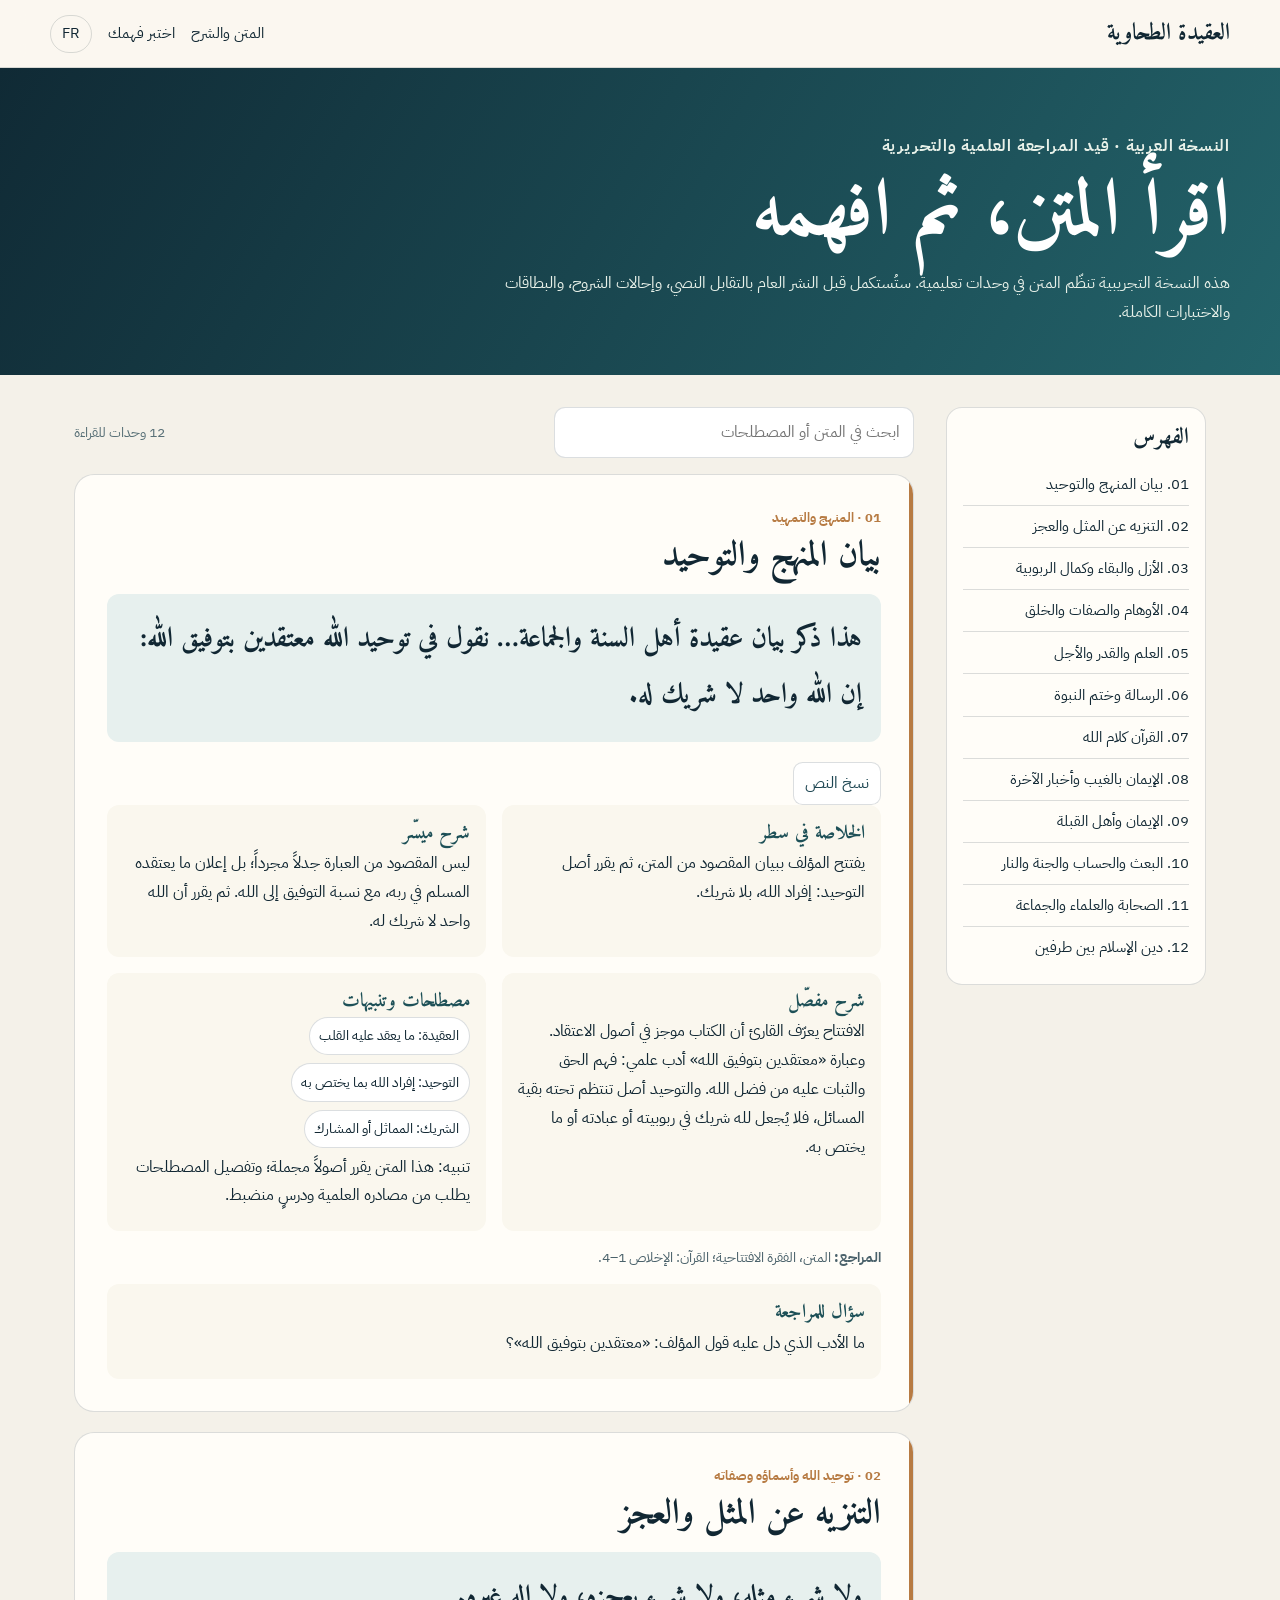
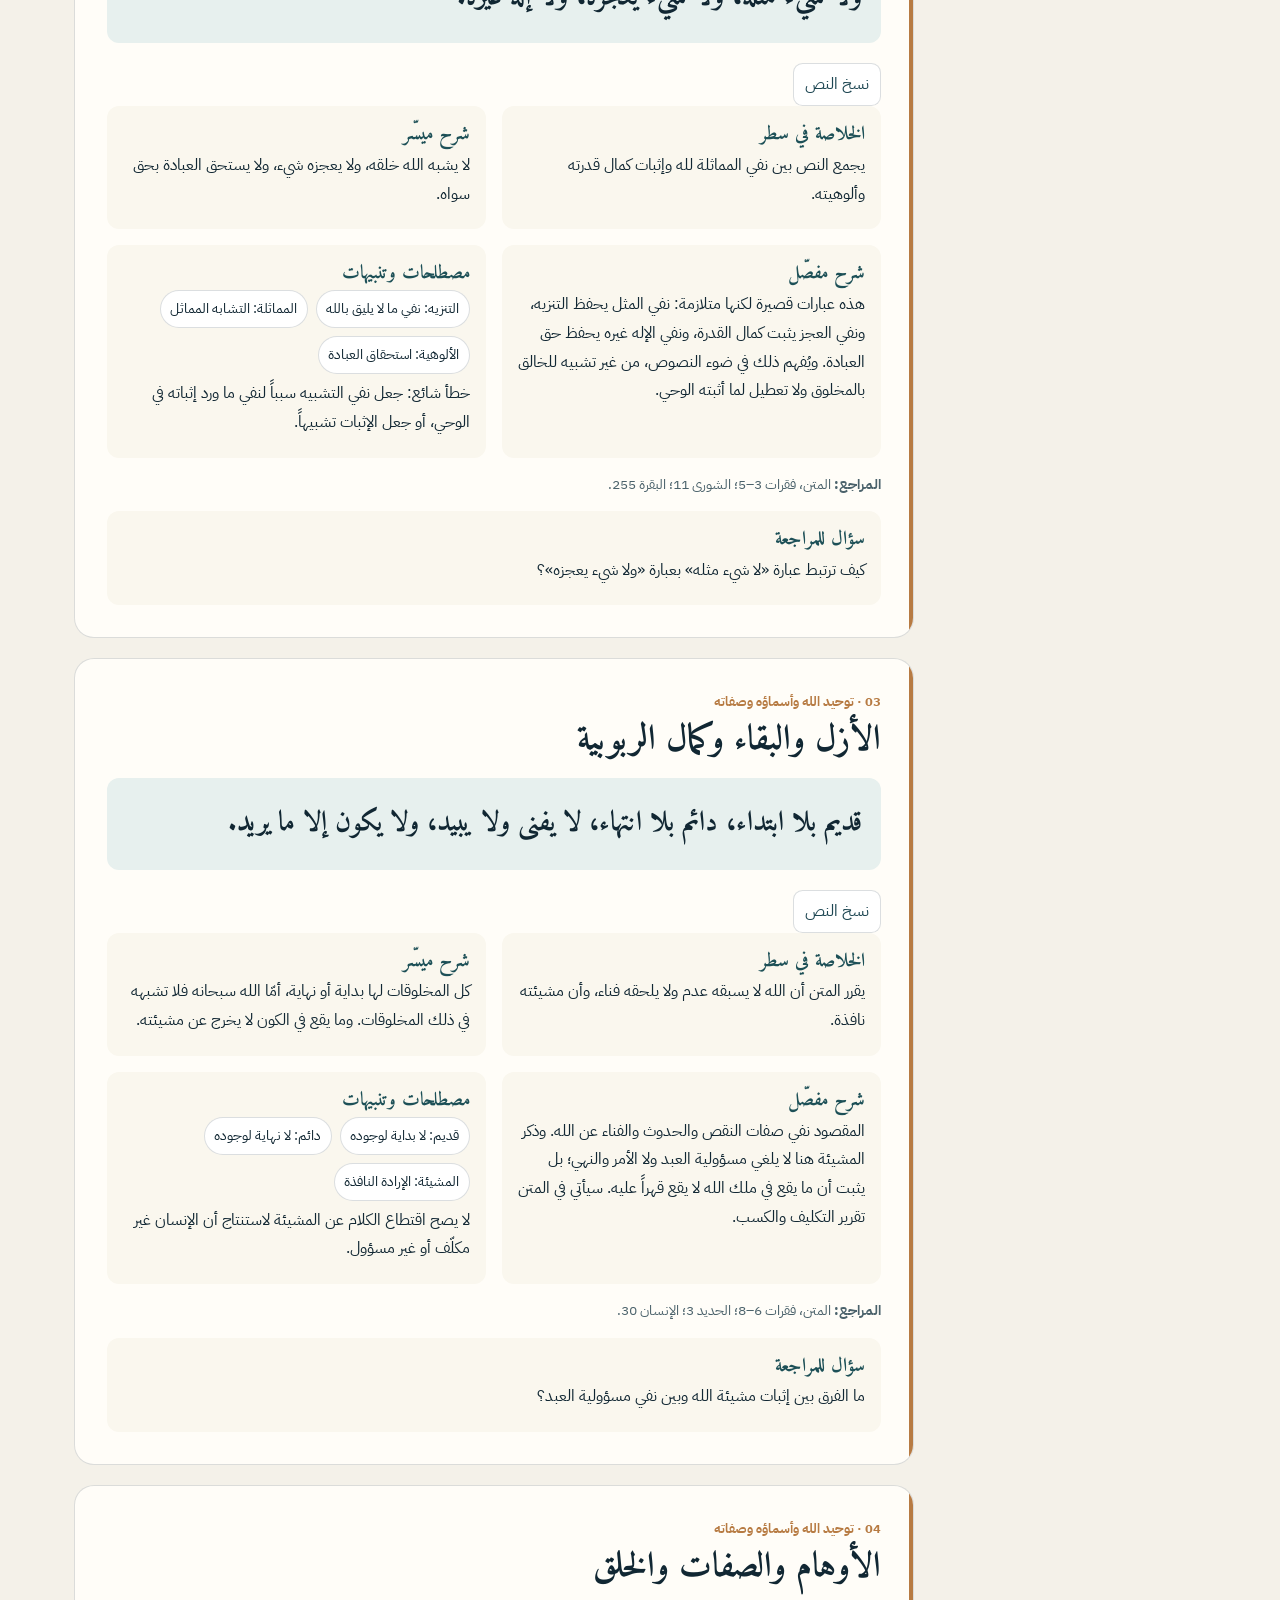
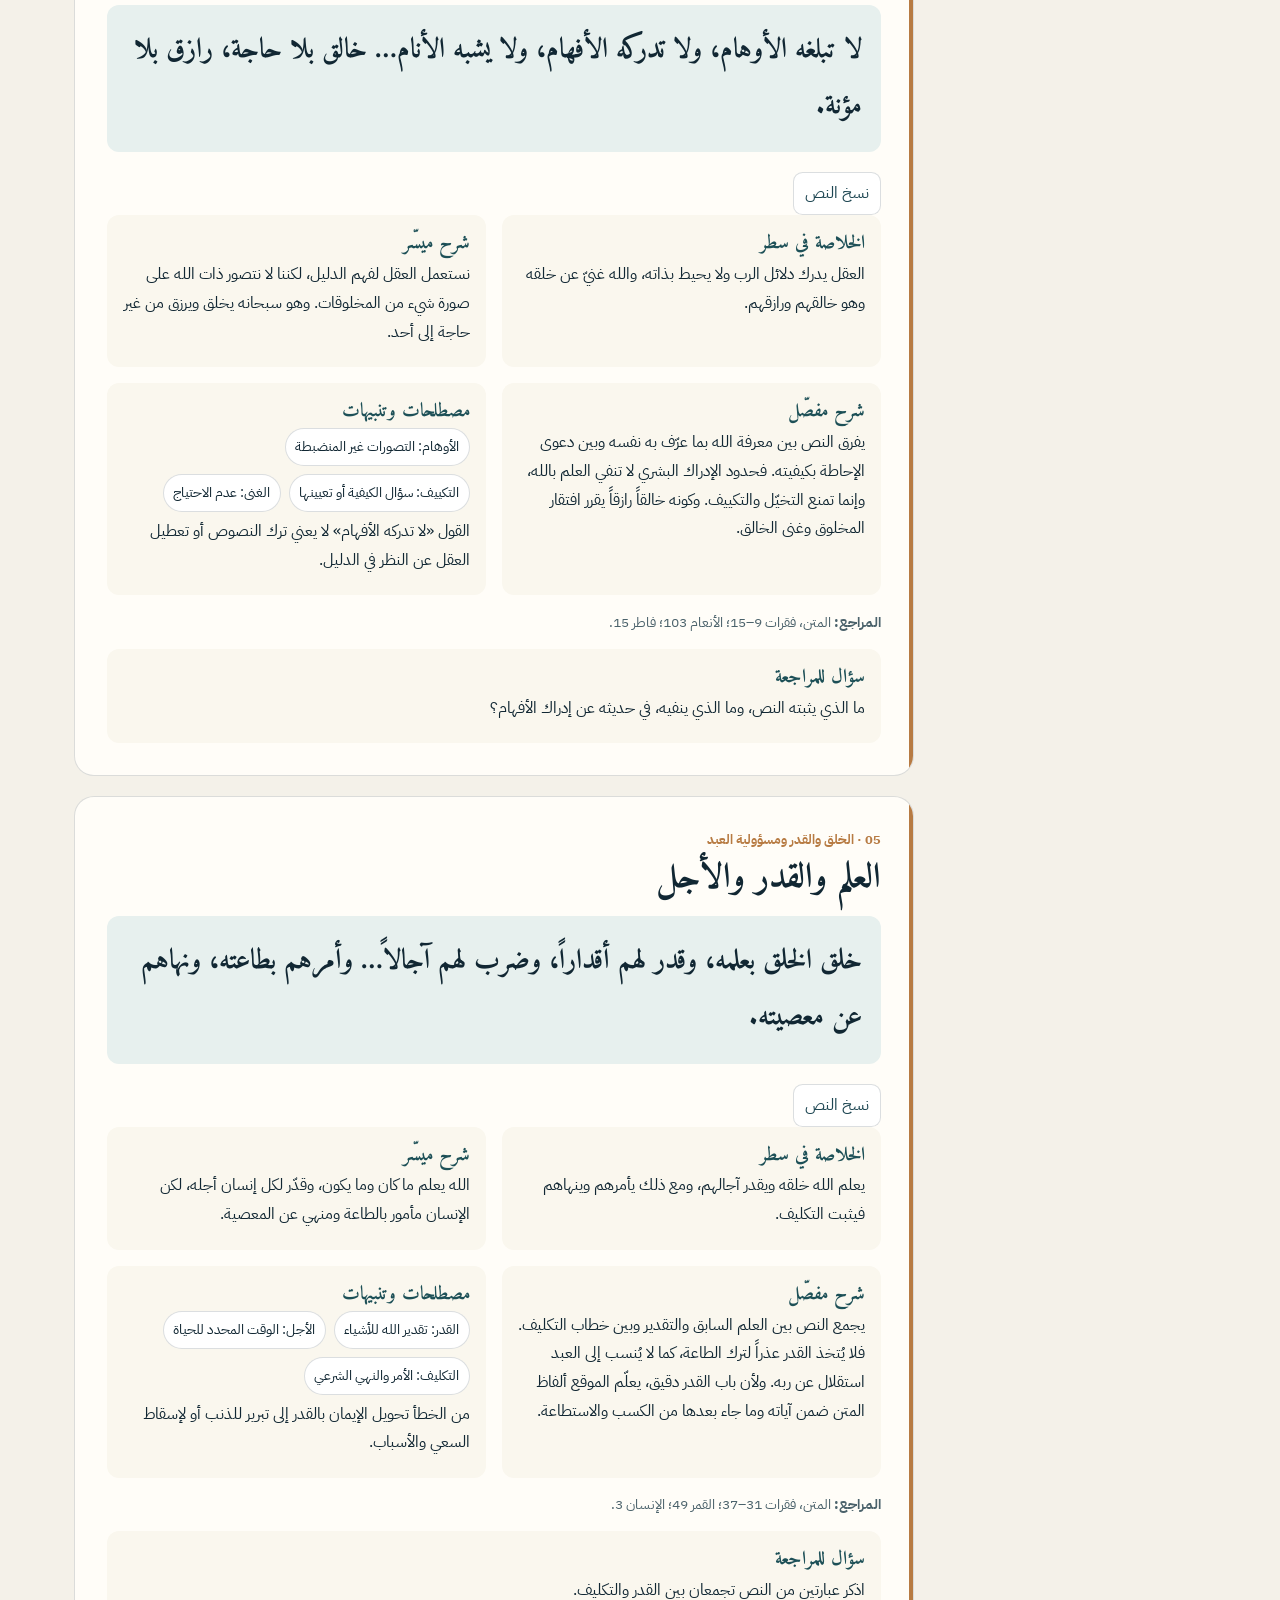
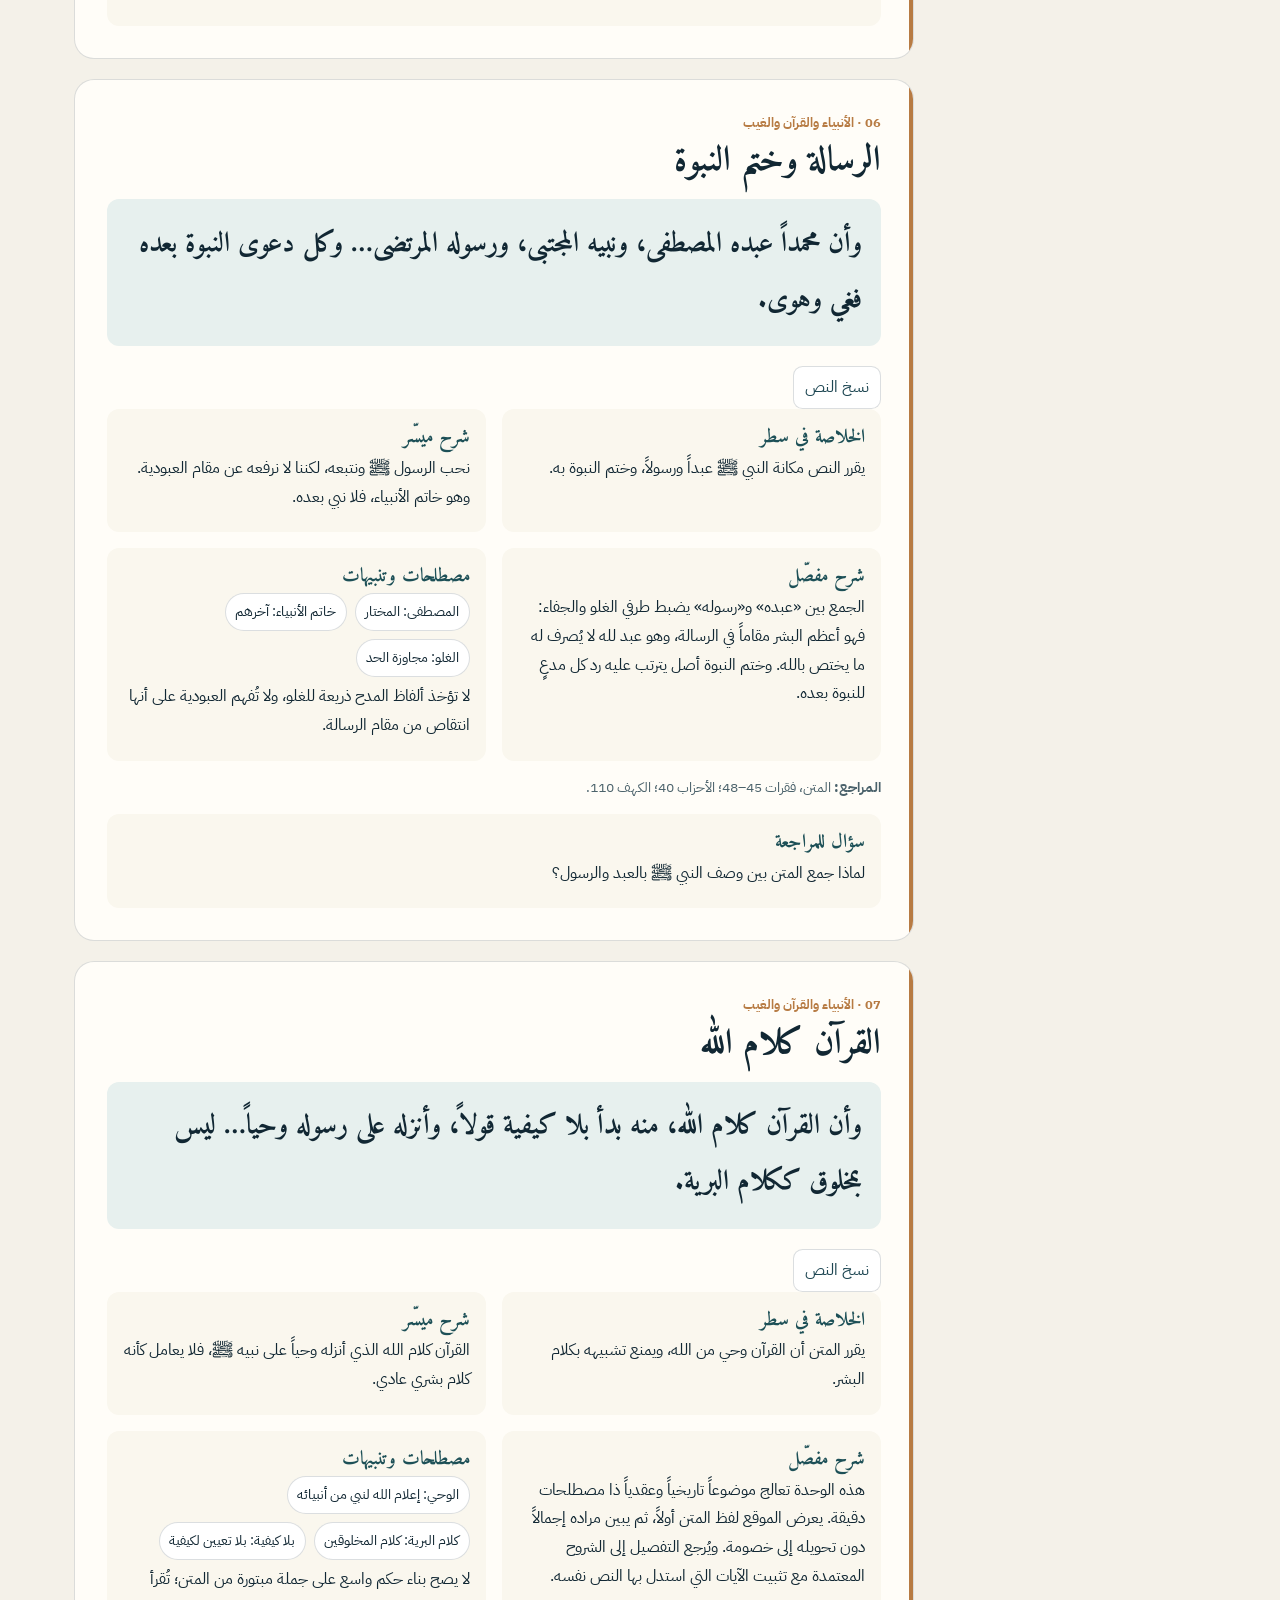
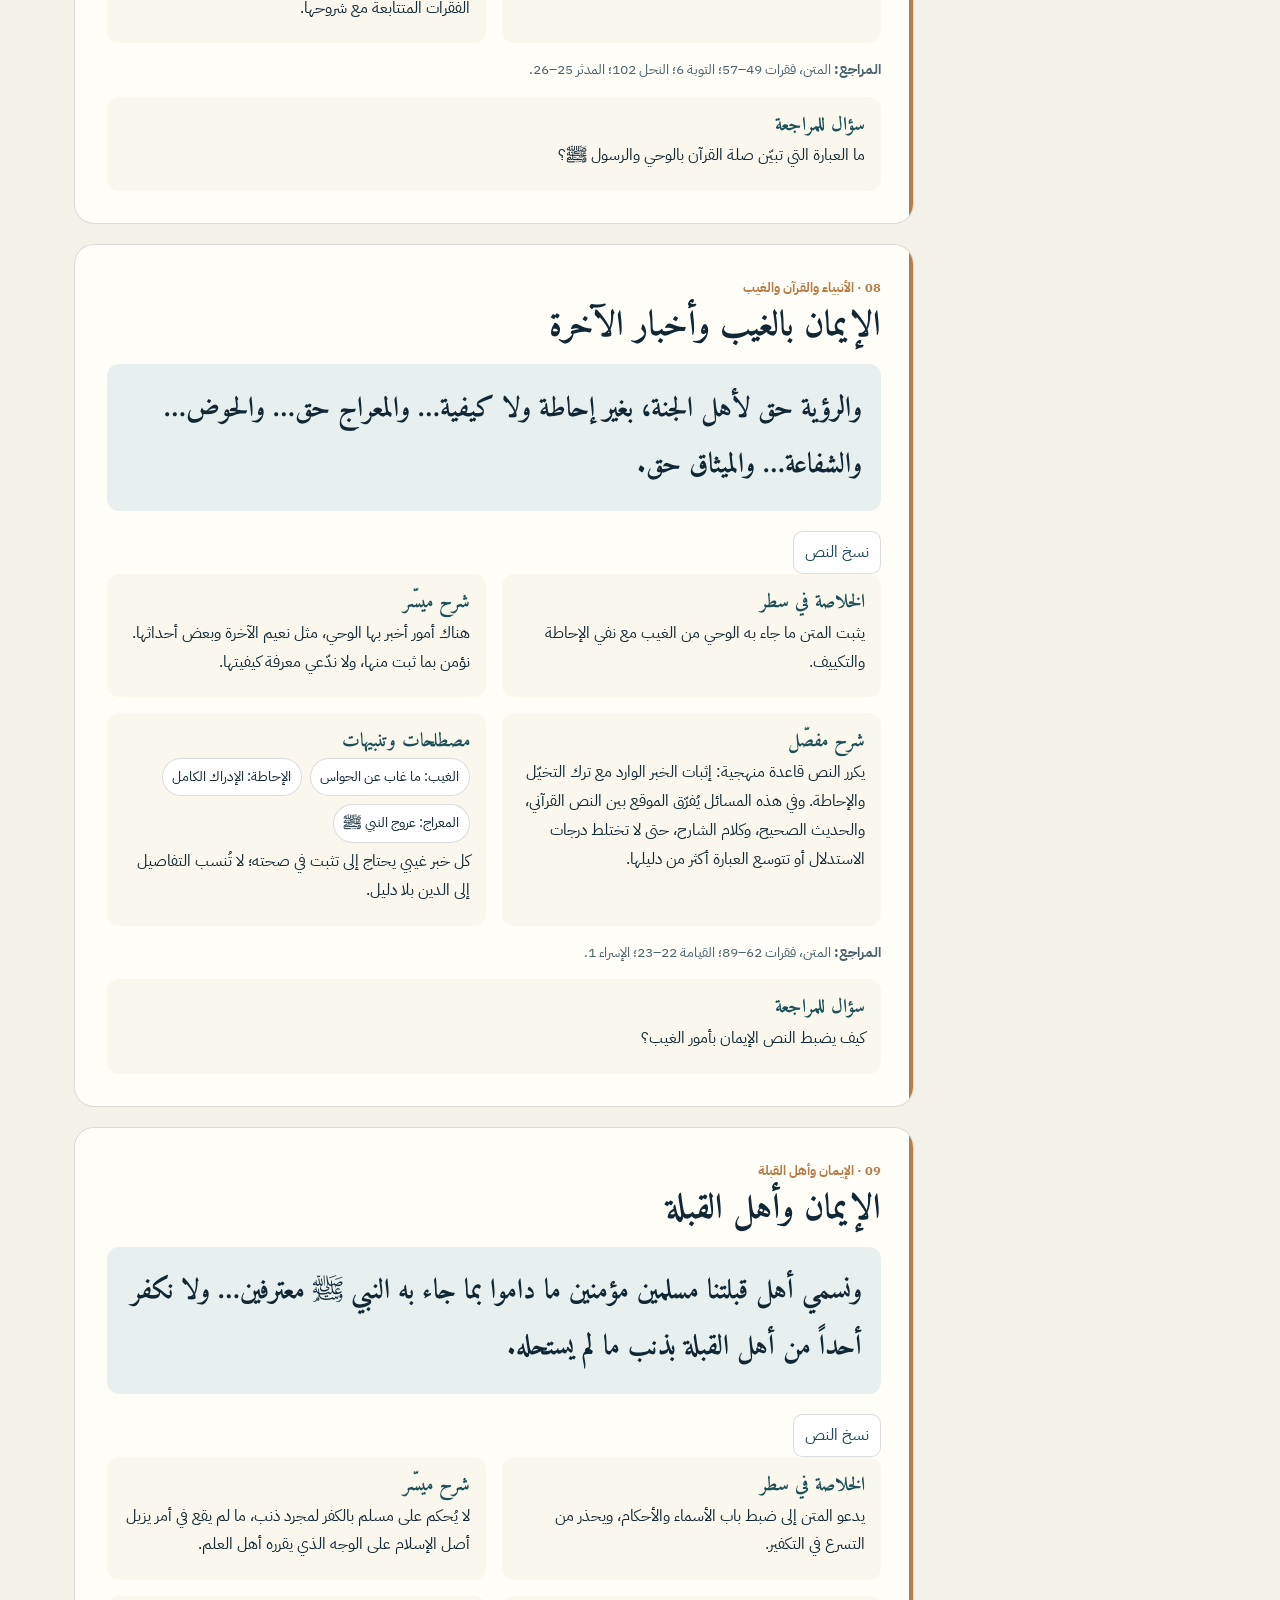
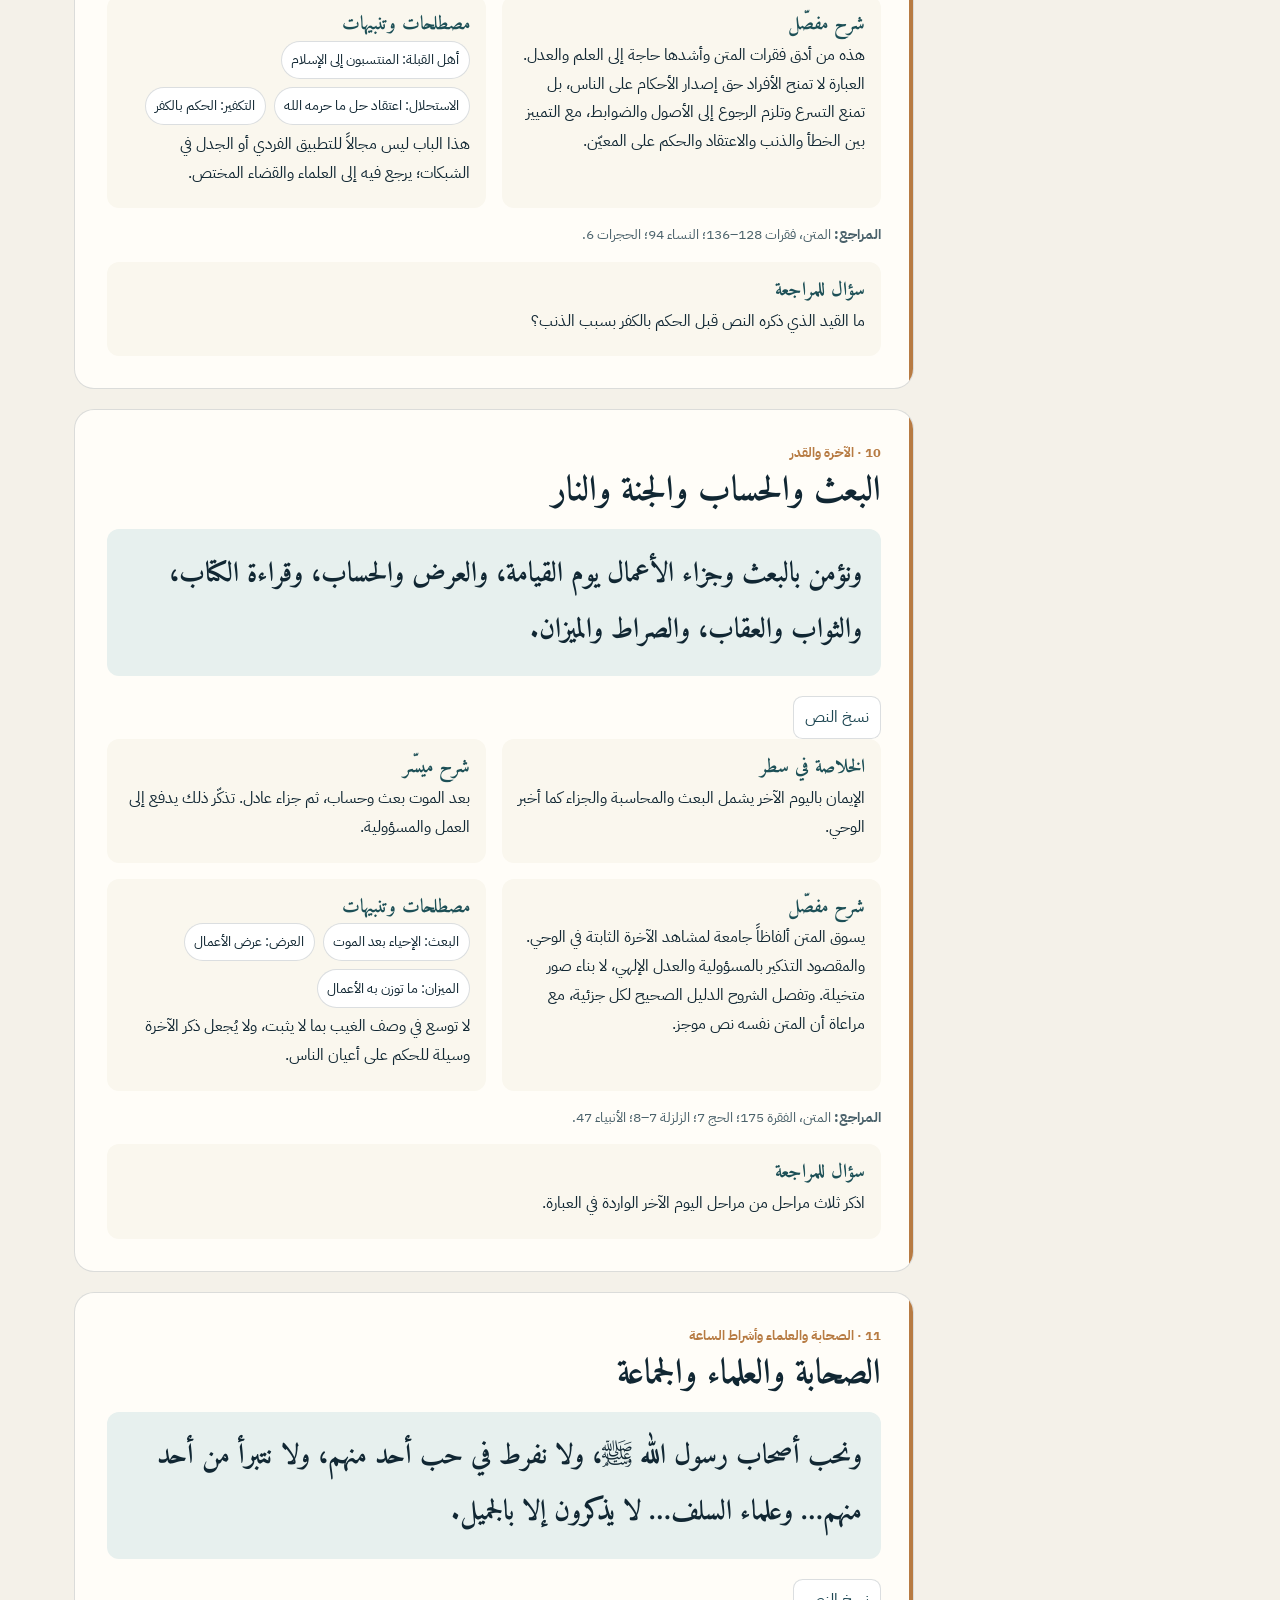
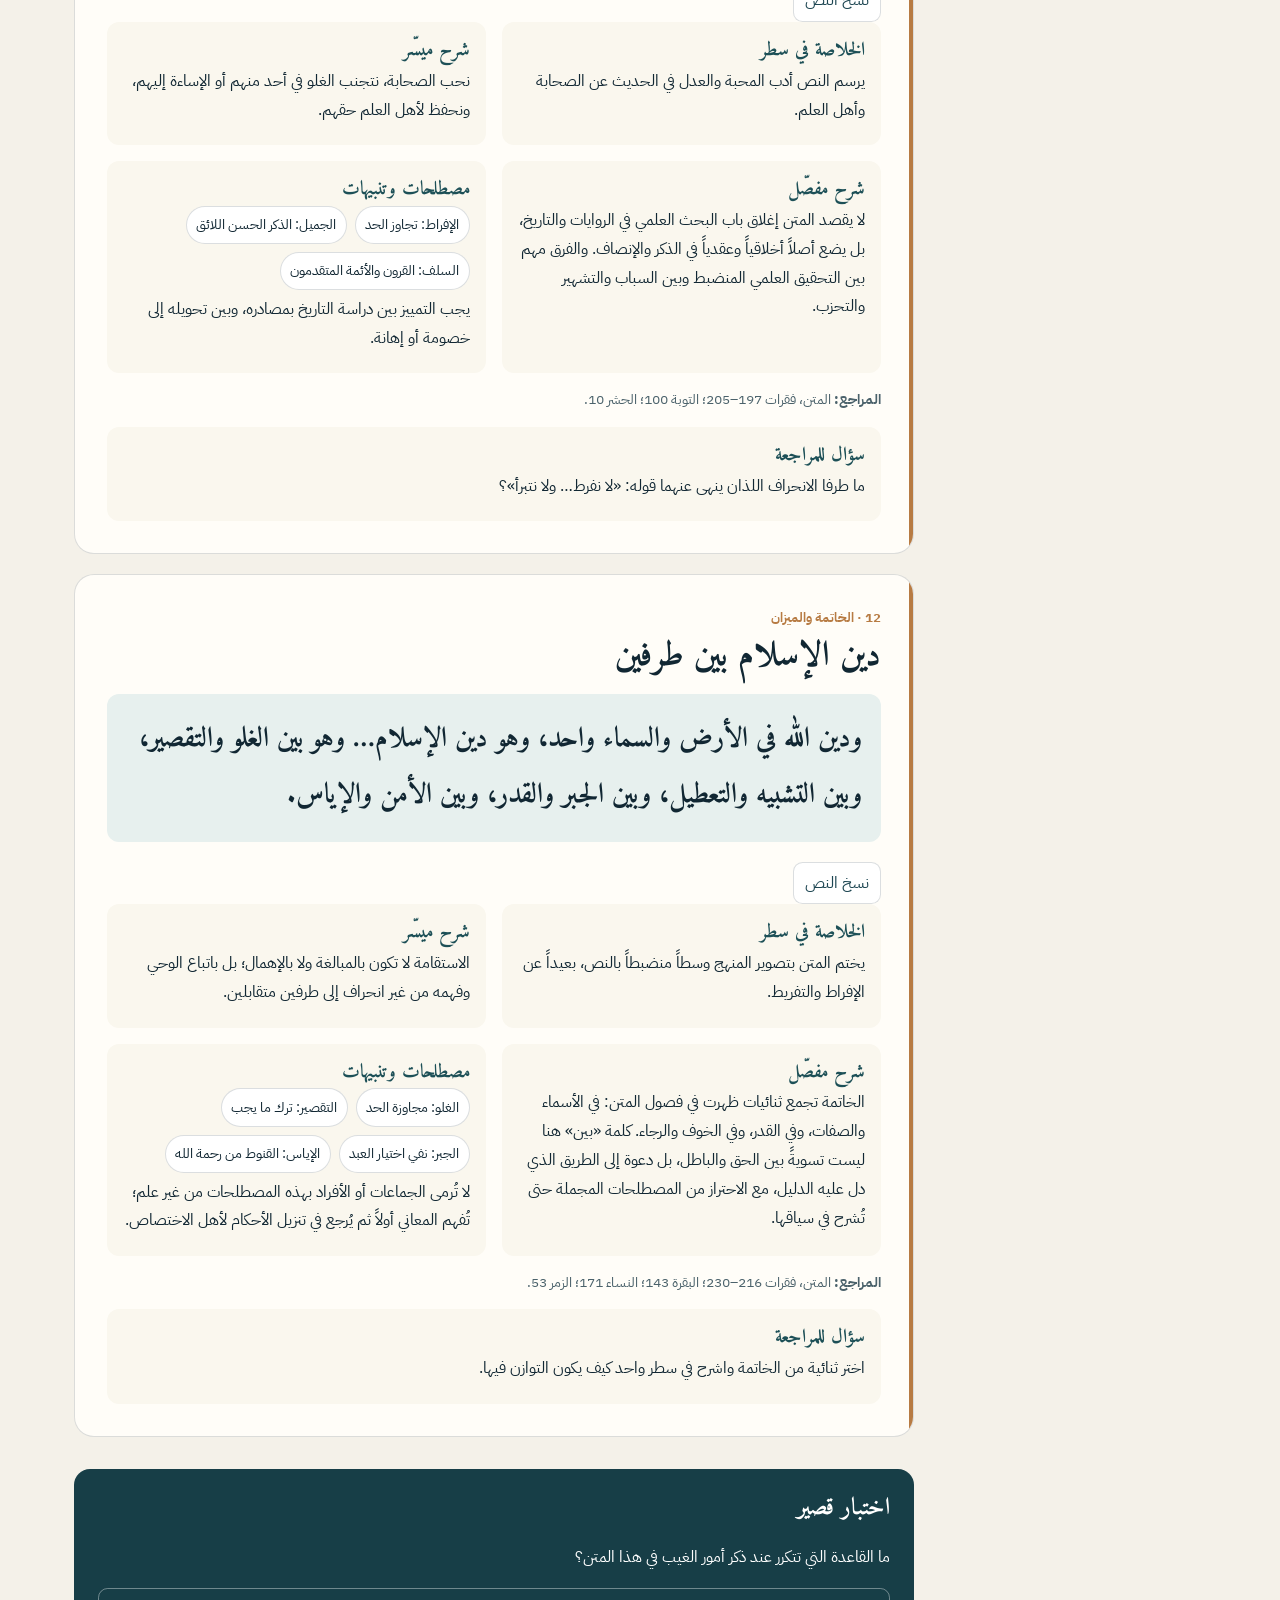
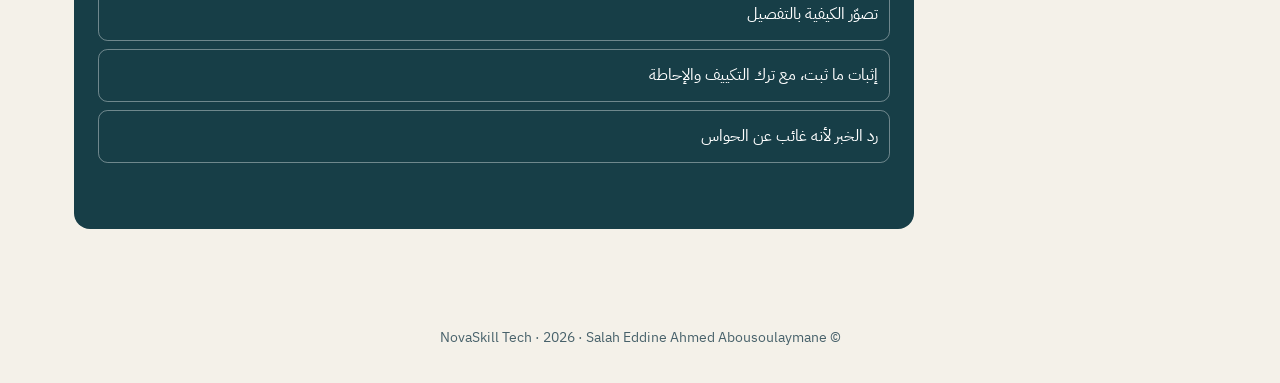
==== ar/index.html @ 1b8fa47d "feat: initialize bilingual Tahawiyyah learning site" ====
<!doctype html>
<html lang="ar" dir="rtl">
  <head><meta charset="utf-8"><meta name="viewport" content="width=device-width, initial-scale=1"><meta name="description" content="قراءة تعليمية عربية للعقيدة الطحاوية: متن موثق، شرح ميسر ومفصل، مفردات وتمارين."><title>العقيدة الطحاوية | العربية</title><link rel="stylesheet" href="../assets/site.css"></head>
  <body class="study-page">
    <header class="site-header"><a class="site-brand" href="../">العقيدة الطحاوية</a><nav class="site-nav"><a href="#matn">المتن والشرح</a><a href="#quiz">اختبر فهمك</a><a class="locale-link" lang="fr" href="../fr/">FR</a></nav></header>
    <section class="study-hero"><div class="study-hero-inner"><p class="eyebrow">النسخة العربية · قيد المراجعة العلمية والتحريرية</p><h1>اقرأ المتن، ثم افهمه</h1><p>هذه النسخة التجريبية تنظّم المتن في وحدات تعليمية. ستُستكمل قبل النشر العام بالتقابل النصي، وإحالات الشروح، والبطاقات والاختبارات الكاملة.</p></div></section>
    <main class="study-grid" id="matn"><aside class="toc"><h2>الفهرس</h2><nav data-toc></nav></aside><section><div class="content-controls"><input class="search" data-search type="search" placeholder="ابحث في المتن أو المصطلحات"><span class="progress" data-progress></span></div><div data-lessons></div><section class="quiz" id="quiz"><h2>اختبار قصير</h2><p>ما القاعدة التي تتكرر عند ذكر أمور الغيب في هذا المتن؟</p><div class="quiz-options"><button class="quiz-option" data-answer="false">تصوّر الكيفية بالتفصيل</button><button class="quiz-option" data-answer="true" data-correct="صحيح: يثبت الخبر الوارد، مع نفي الإحاطة والتكييف." data-wrong="راجع وحدة الإيمان بالغيب وأخبار الآخرة.">إثبات ما ثبت، مع ترك التكييف والإحاطة</button><button class="quiz-option" data-answer="false">رد الخبر لأنه غائب عن الحواس</button></div><p class="quiz-feedback" aria-live="polite"></p></section></section></main>
    <footer>© NovaSkill Tech · 2026 · Salah Eddine Ahmed Abousoulaymane</footer><script src="../assets/content-ar.js"></script><script src="../assets/app.js"></script>
  </body>
</html>
---- assets/site.css ----
@import url('https://fonts.googleapis.com/css2?family=Amiri:wght@400;700&family=IBM+Plex+Sans+Arabic:wght@400;500;600;700&family=Playfair+Display:wght@600;700&display=swap');

:root { --ink:#112733; --ink-soft:#1d4652; --paper:#fbf8f0; --paper-deep:#efe7d6; --copper:#b77b43; --gold:#d7b76e; --mist:#e7f0ee; --line:rgba(17,39,51,.15); --serif:'Amiri',serif; --sans:'IBM Plex Sans Arabic',sans-serif; }
* { box-sizing:border-box; }
html { scroll-behavior:smooth; }
body { margin:0; color:var(--ink); background:var(--paper); font-family:var(--sans); line-height:1.8; }
a { color:inherit; }
.landing { min-height:100svh; background:radial-gradient(circle at 90% 5%,rgba(215,183,110,.28),transparent 30rem), radial-gradient(circle at 10% 80%,rgba(47,118,119,.2),transparent 28rem),var(--paper); }
.hero { min-height:62svh; max-width:1100px; margin:auto; padding:clamp(4rem,10vw,8rem) 2rem 4rem; text-align:center; display:grid; place-content:center; background:linear-gradient(135deg,rgba(17,39,51,.98),rgba(19,69,76,.94)); color:#fffaf0; clip-path:polygon(0 0,100% 0,100% 91%,50% 100%,0 91%); }
.eyebrow { margin:0; color:#f0cf81; font-weight:700; letter-spacing:.05em; }
h1,h2,h3 { font-family:var(--serif); line-height:1.25; }
h1 { margin:.4rem 0 1rem; font-size:clamp(3rem,8vw,6.5rem); }
.hero-lead { max-width:650px; margin:0 auto; font-size:clamp(1.1rem,2vw,1.4rem); }
.hero-actions { display:flex; flex-wrap:wrap; justify-content:center; gap:.75rem; margin-top:2rem; }
.button { border-radius:999px; padding:.72rem 1.35rem; text-decoration:none; font-weight:700; transition:transform .18s ease, background .18s ease; }
.button:hover { transform:translateY(-2px); }
.primary { background:#f1cf82; color:#102934; }
.secondary { border:1px solid rgba(255,255,255,.65); }
.note { font-size:.92rem; color:#dbe6df; }
.promise { max-width:1100px; padding:4rem 2rem; margin:auto; display:grid; grid-template-columns:repeat(3,1fr); gap:1rem; }
.promise article,.source-note { border:1px solid var(--line); background:rgba(255,255,255,.6); border-radius:1.25rem; padding:1.6rem; box-shadow:0 14px 35px rgba(30,51,51,.06); }
.promise span { color:var(--copper); font-weight:700; }
.promise h2 { margin:.2rem 0 .6rem; font-size:1.65rem; }
.promise p { margin:0; }
.source-note { max-width:900px; margin:0 auto 3rem; }
.source-note h2 { margin-top:0; }
footer { text-align:center; padding:2rem; color:#47616a; font-size:.9rem; }

.study-page { background:#f4f1e9; }
.site-header { position:sticky; top:0; z-index:10; display:flex; justify-content:space-between; align-items:center; gap:1rem; padding:.8rem max(1rem,calc((100% - 1180px)/2)); background:rgba(251,248,240,.93); backdrop-filter:blur(12px); border-bottom:1px solid var(--line); }
.site-brand { font-family:var(--serif); font-size:1.45rem; font-weight:700; text-decoration:none; }
.site-nav { display:flex; gap:1rem; align-items:center; font-size:.95rem; }
.site-nav a { text-decoration:none; }
.locale-link { padding:.28rem .7rem; border:1px solid var(--line); border-radius:999px; }
.study-hero { padding:4rem 1.5rem 3rem; color:#fff; background:linear-gradient(120deg,#102a35,#23636a); }
.study-hero-inner,.study-grid { max-width:1180px; margin:auto; }
.study-hero h1 { font-size:clamp(2.8rem,7vw,5rem); margin:.25rem 0; }
.study-hero p { max-width:750px; margin:0; color:#e8f1e9; }
.study-grid { display:grid; grid-template-columns:260px minmax(0,1fr); gap:2rem; padding:2rem 1.5rem 4rem; }
.toc { align-self:start; position:sticky; top:4.5rem; padding:1rem; border-radius:1rem; background:#fffdf8; border:1px solid var(--line); }
.toc h2 { margin:0 0 .75rem; font-size:1.4rem; }
.toc a { display:block; padding:.45rem 0; text-decoration:none; border-bottom:1px solid var(--line); font-size:.93rem; }
.toc a:last-child { border:0; }
.content-controls { display:flex; gap:.75rem; align-items:center; justify-content:space-between; margin-bottom:1rem; }
.search { width:min(100%,360px); font:inherit; padding:.65rem .8rem; border:1px solid var(--line); border-radius:.7rem; background:white; }
.progress { color:#587077; font-size:.88rem; }
.lesson { position:relative; scroll-margin-top:5rem; margin-bottom:1.25rem; padding:clamp(1.25rem,3vw,2rem); background:#fffdf8; border:1px solid var(--line); border-radius:1.25rem; overflow:hidden; }
.lesson::before { content:''; width:4px; position:absolute; inset:0 auto 0 0; background:var(--copper); }
[dir="rtl"] .lesson::before { inset:0 0 0 auto; }
.lesson-number { margin:0; color:var(--copper); font-size:.83rem; font-weight:700; }
.lesson h2 { margin:.2rem 0 .6rem; font-size:clamp(1.55rem,3vw,2.2rem); }
.matn { margin:1rem 0 1.25rem; padding:1.1rem 1.2rem; border-radius:.75rem; background:var(--mist); font:700 clamp(1.25rem,2.4vw,1.75rem)/2 var(--serif); }
.copy { border:1px solid var(--line); border-radius:.6rem; color:var(--ink-soft); background:#fff; font:inherit; padding:.38rem .7rem; cursor:pointer; }
.copy:focus-visible,.search:focus-visible,.quiz-option:focus-visible { outline:3px solid var(--gold); outline-offset:2px; }
.lesson-details { display:grid; grid-template-columns:1fr 1fr; gap:1rem; }
.panel { padding:1rem; border-radius:.75rem; background:#faf7ee; }
.panel h3 { margin:0 0 .3rem; color:#1d5057; font-size:1.2rem; }
.panel p,.panel ul { margin:.3rem 0; }
.vocabulary { display:flex; flex-wrap:wrap; gap:.5rem; }
.term { padding:.32rem .6rem; border:1px solid var(--line); border-radius:999px; background:#fff; font-size:.9rem; }
.references { font-size:.88rem; color:#4b626b; }
.quiz { margin-top:2rem; padding:1.5rem; border-radius:1rem; background:#173e47; color:#fff; }
.quiz h2 { margin-top:0; }
.quiz-options { display:grid; gap:.5rem; }
.quiz-option { text-align:right; font:inherit; color:#fff; padding:.7rem; border:1px solid rgba(255,255,255,.38); border-radius:.6rem; background:transparent; cursor:pointer; }
.quiz-option[data-state="correct"] { background:#356d58; }
.quiz-option[data-state="wrong"] { background:#8e4b43; }
.quiz-feedback { min-height:1.6rem; margin-bottom:0; color:#f4dda2; }
@media(max-width:760px) { .promise{grid-template-columns:1fr;} .study-grid{grid-template-columns:1fr;} .toc{position:static;} .site-nav a:not(.locale-link){display:none;} .lesson-details{grid-template-columns:1fr;} }
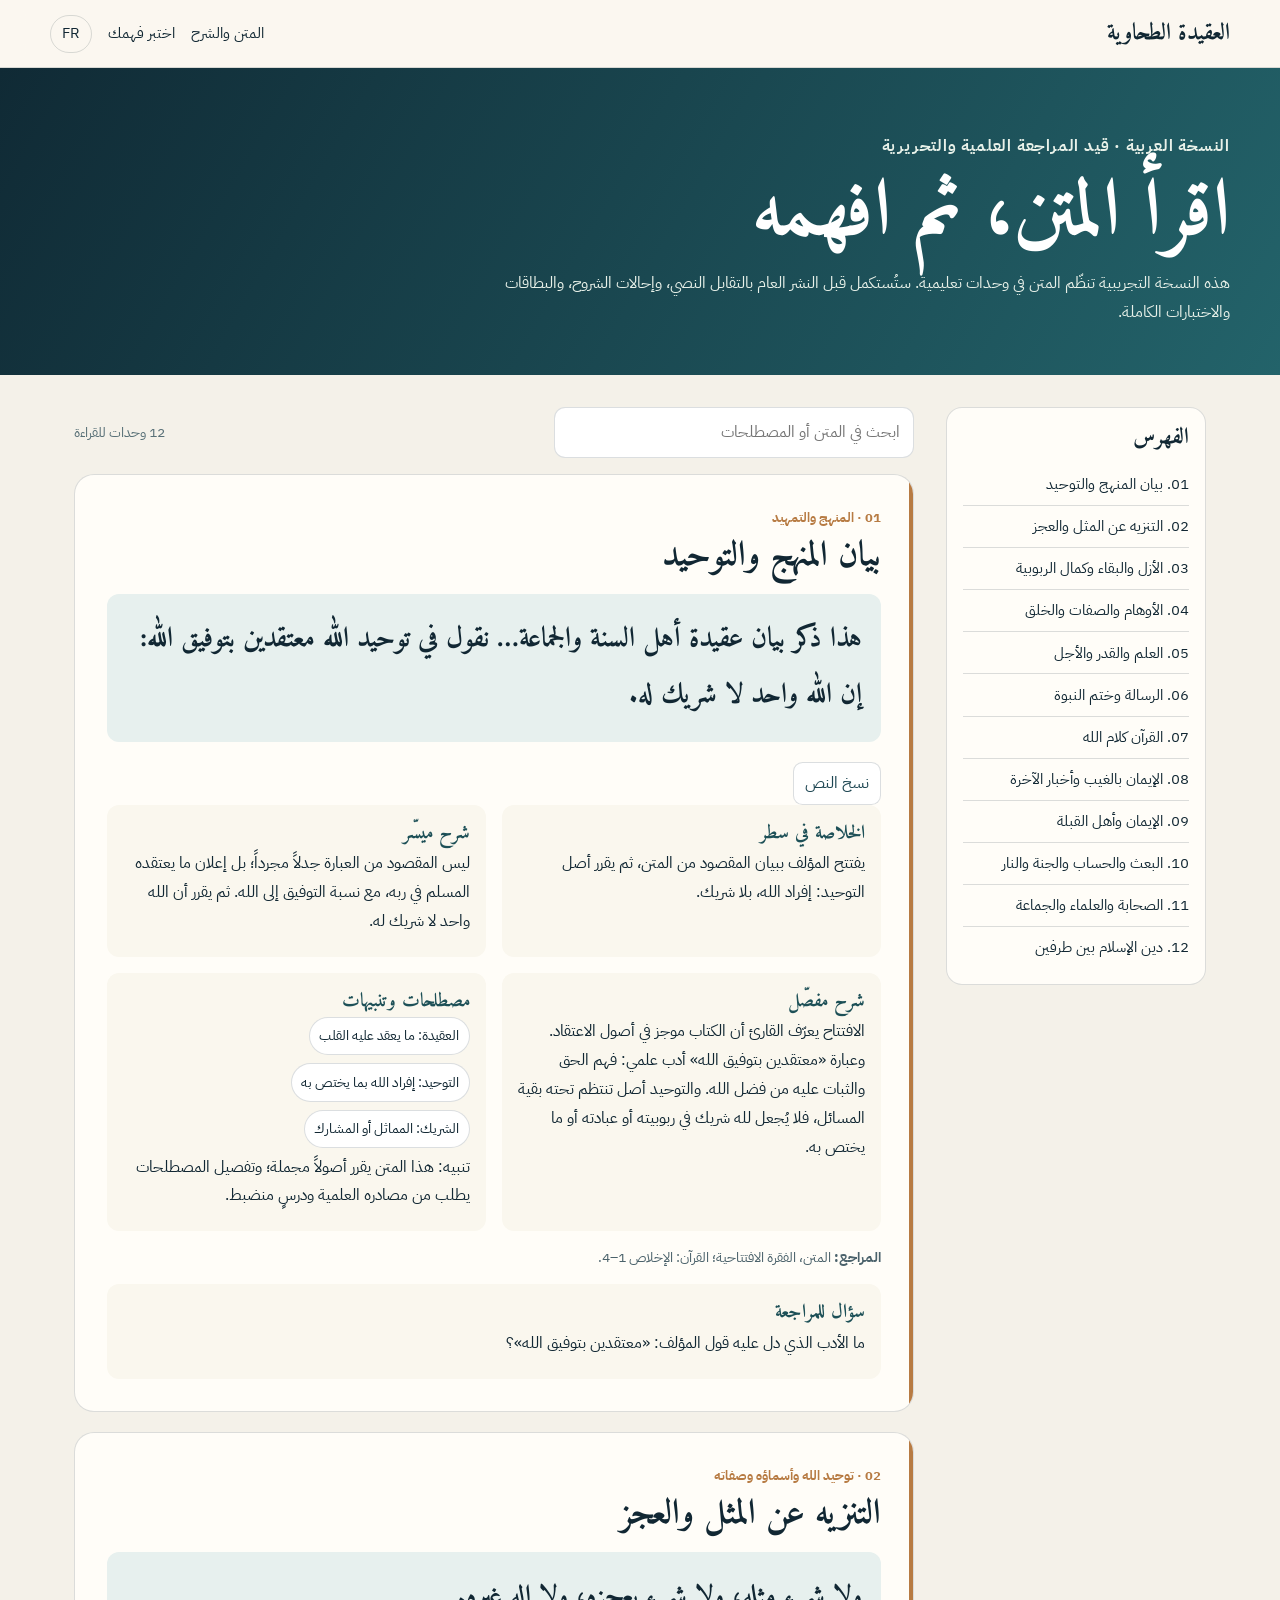
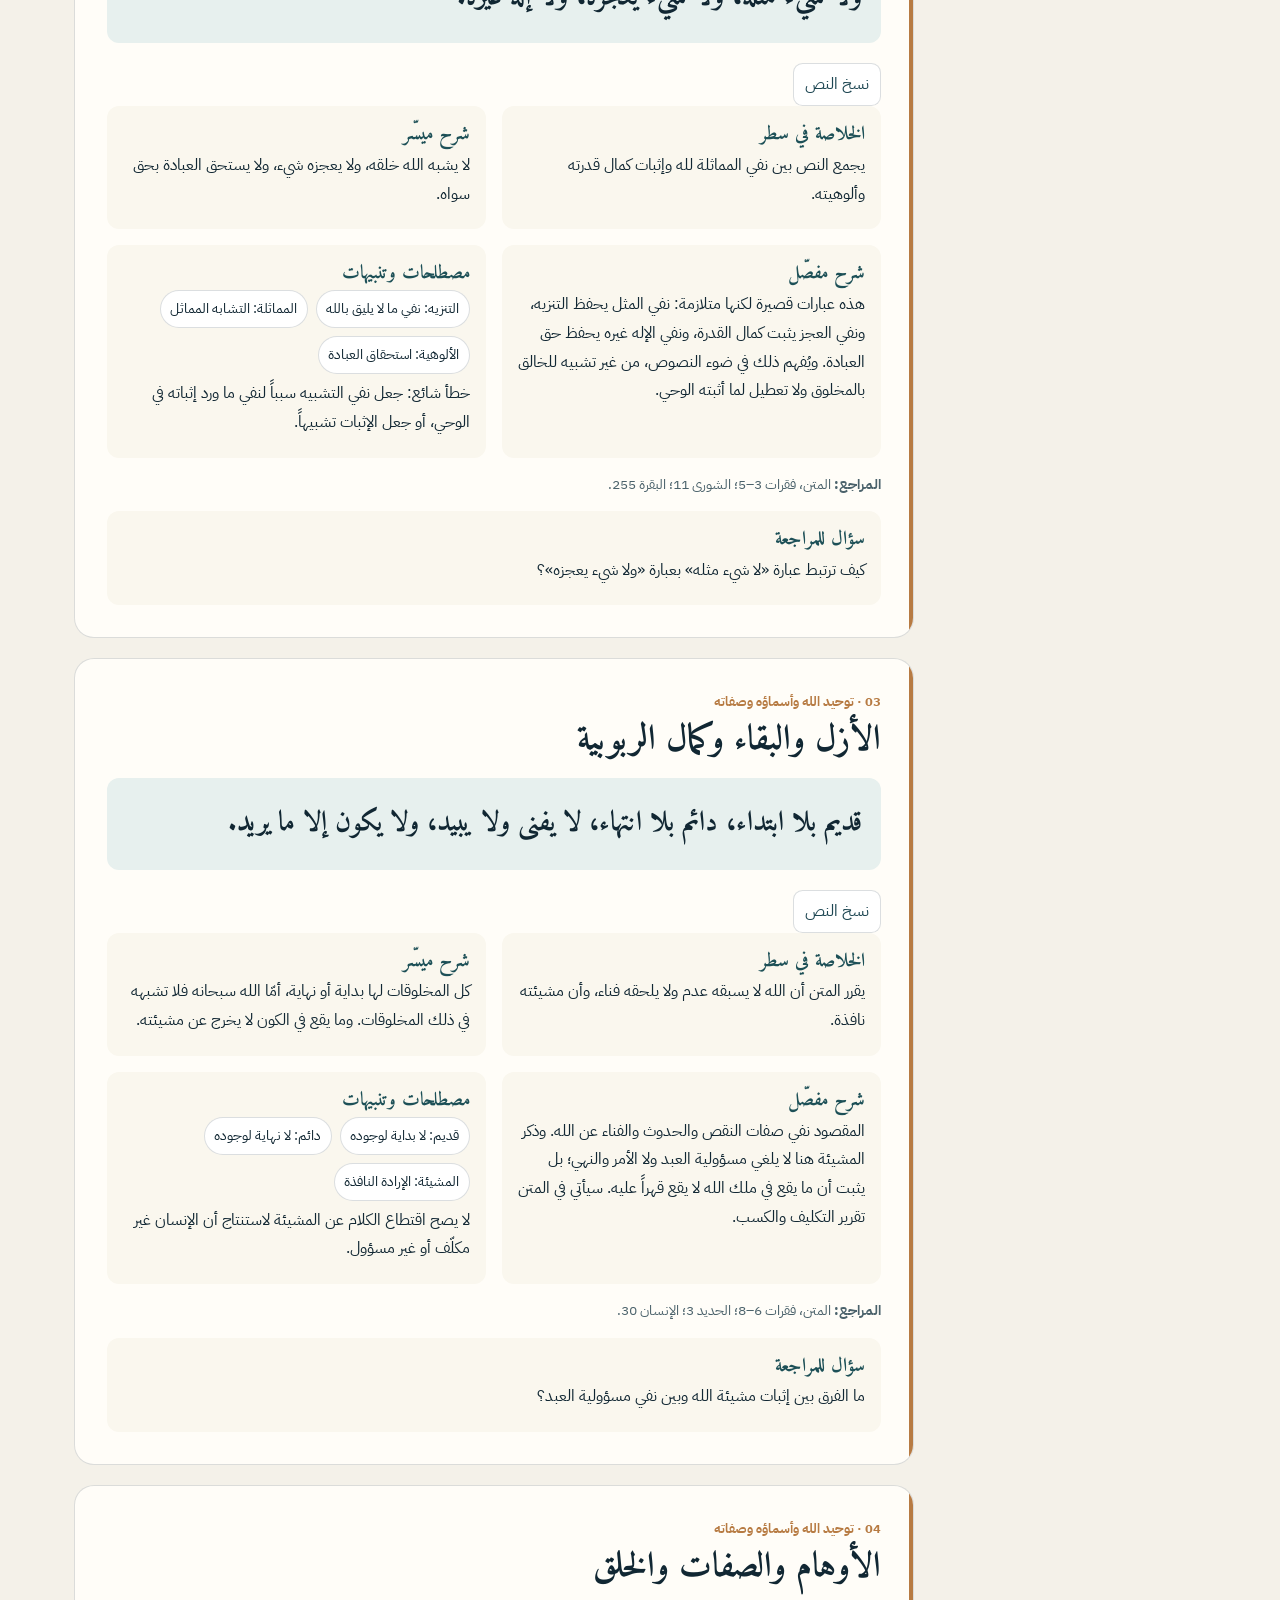
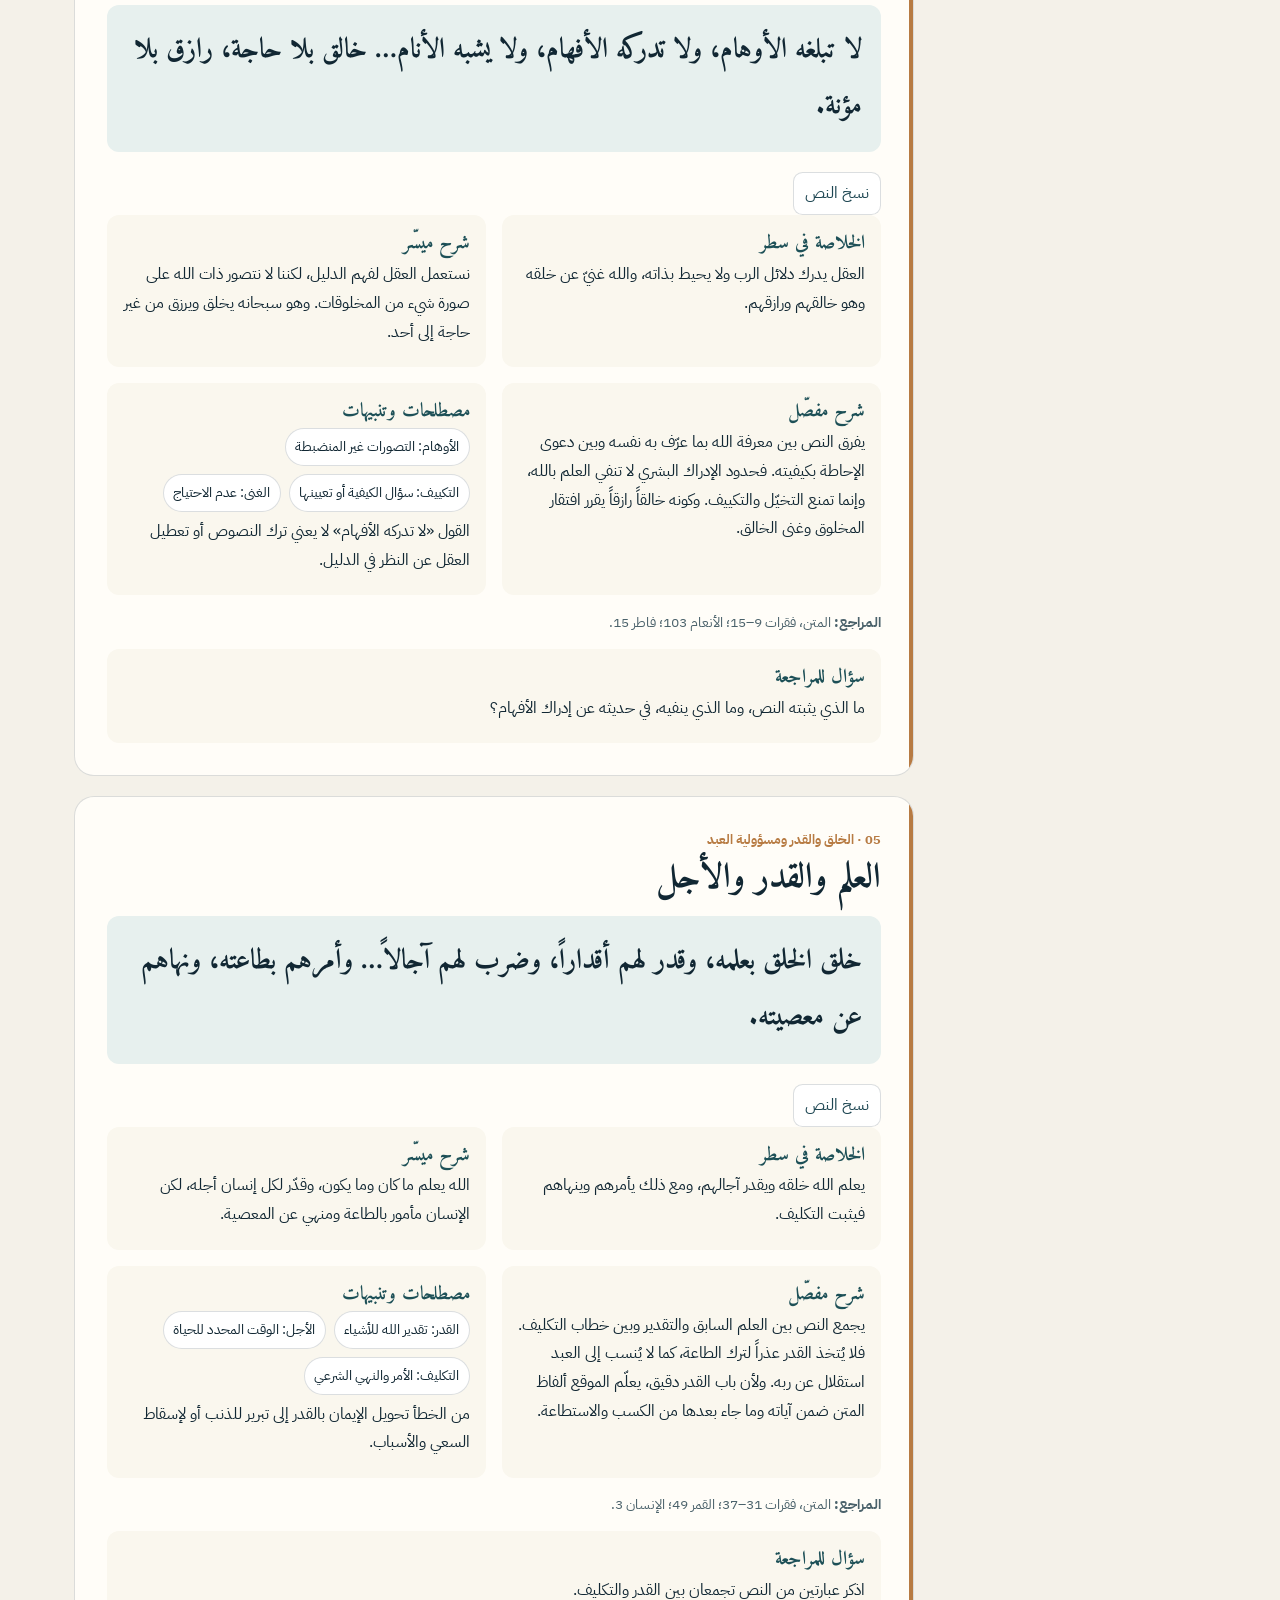
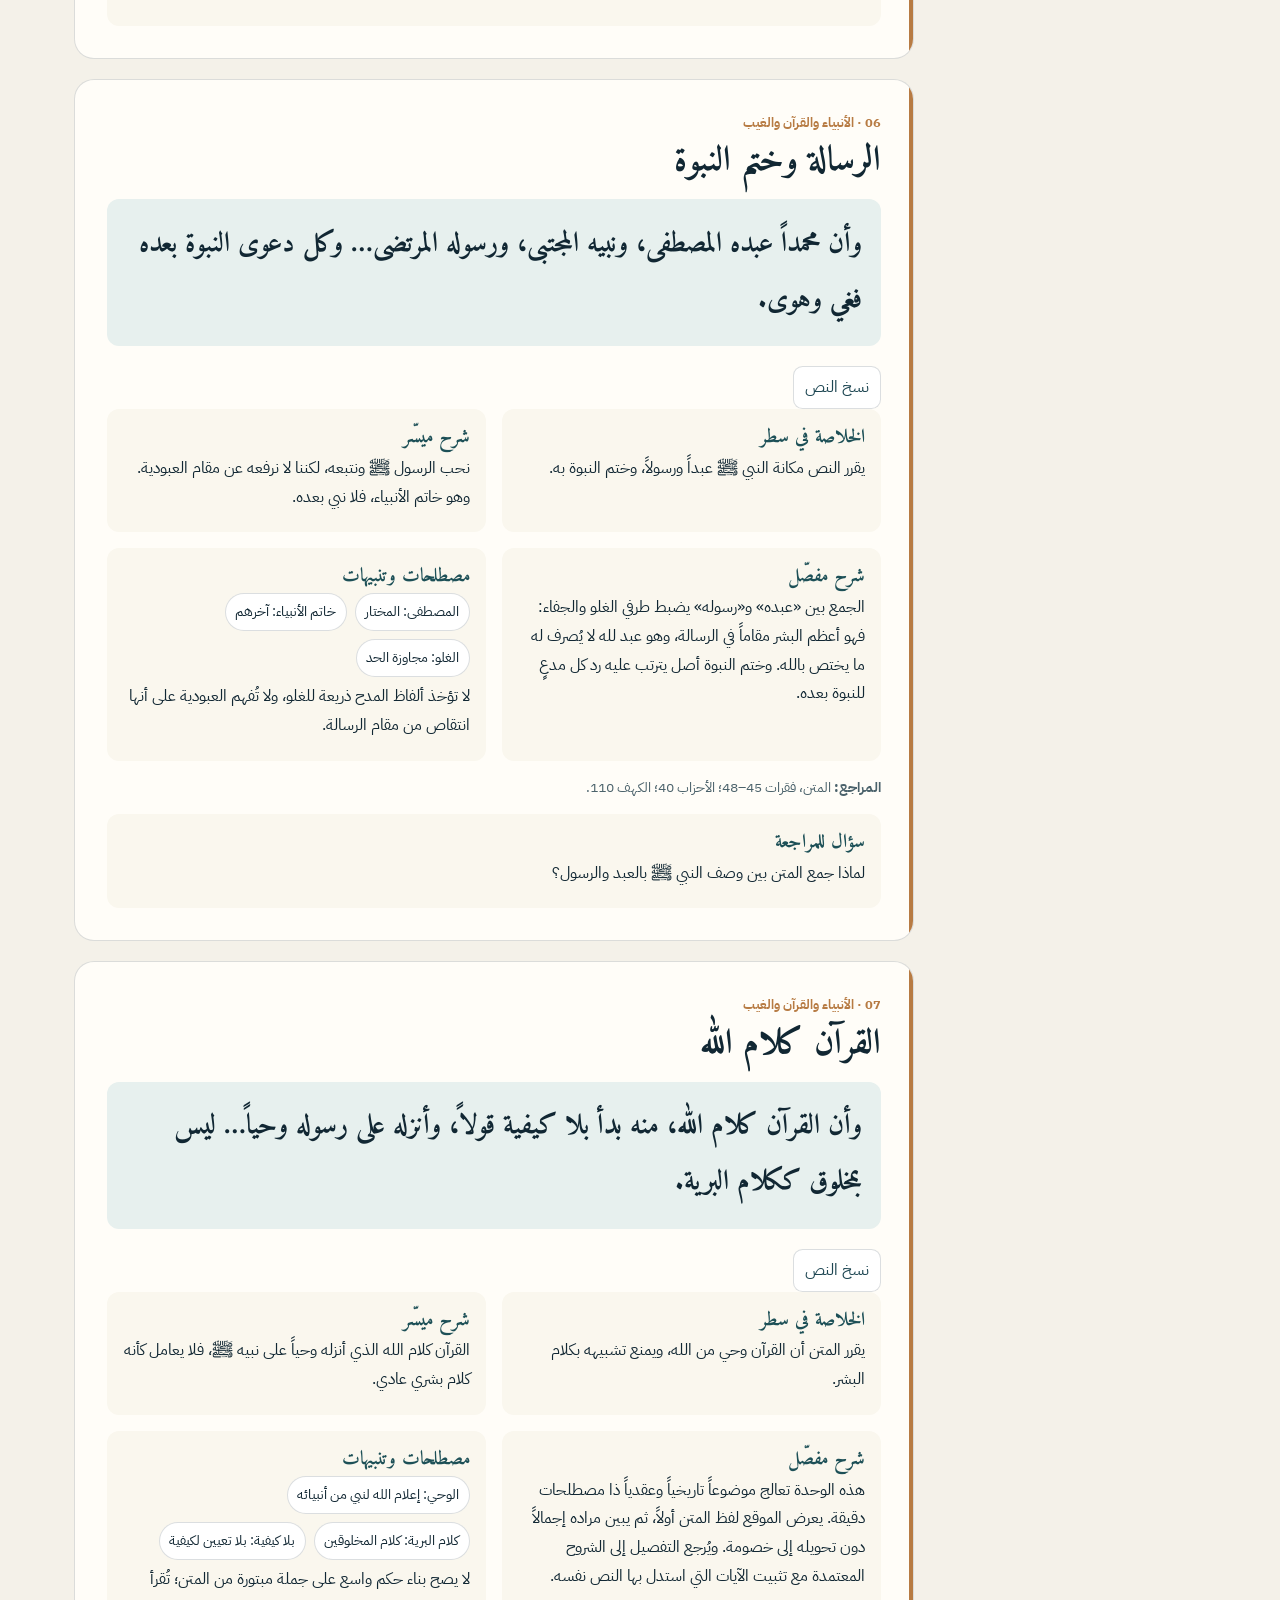
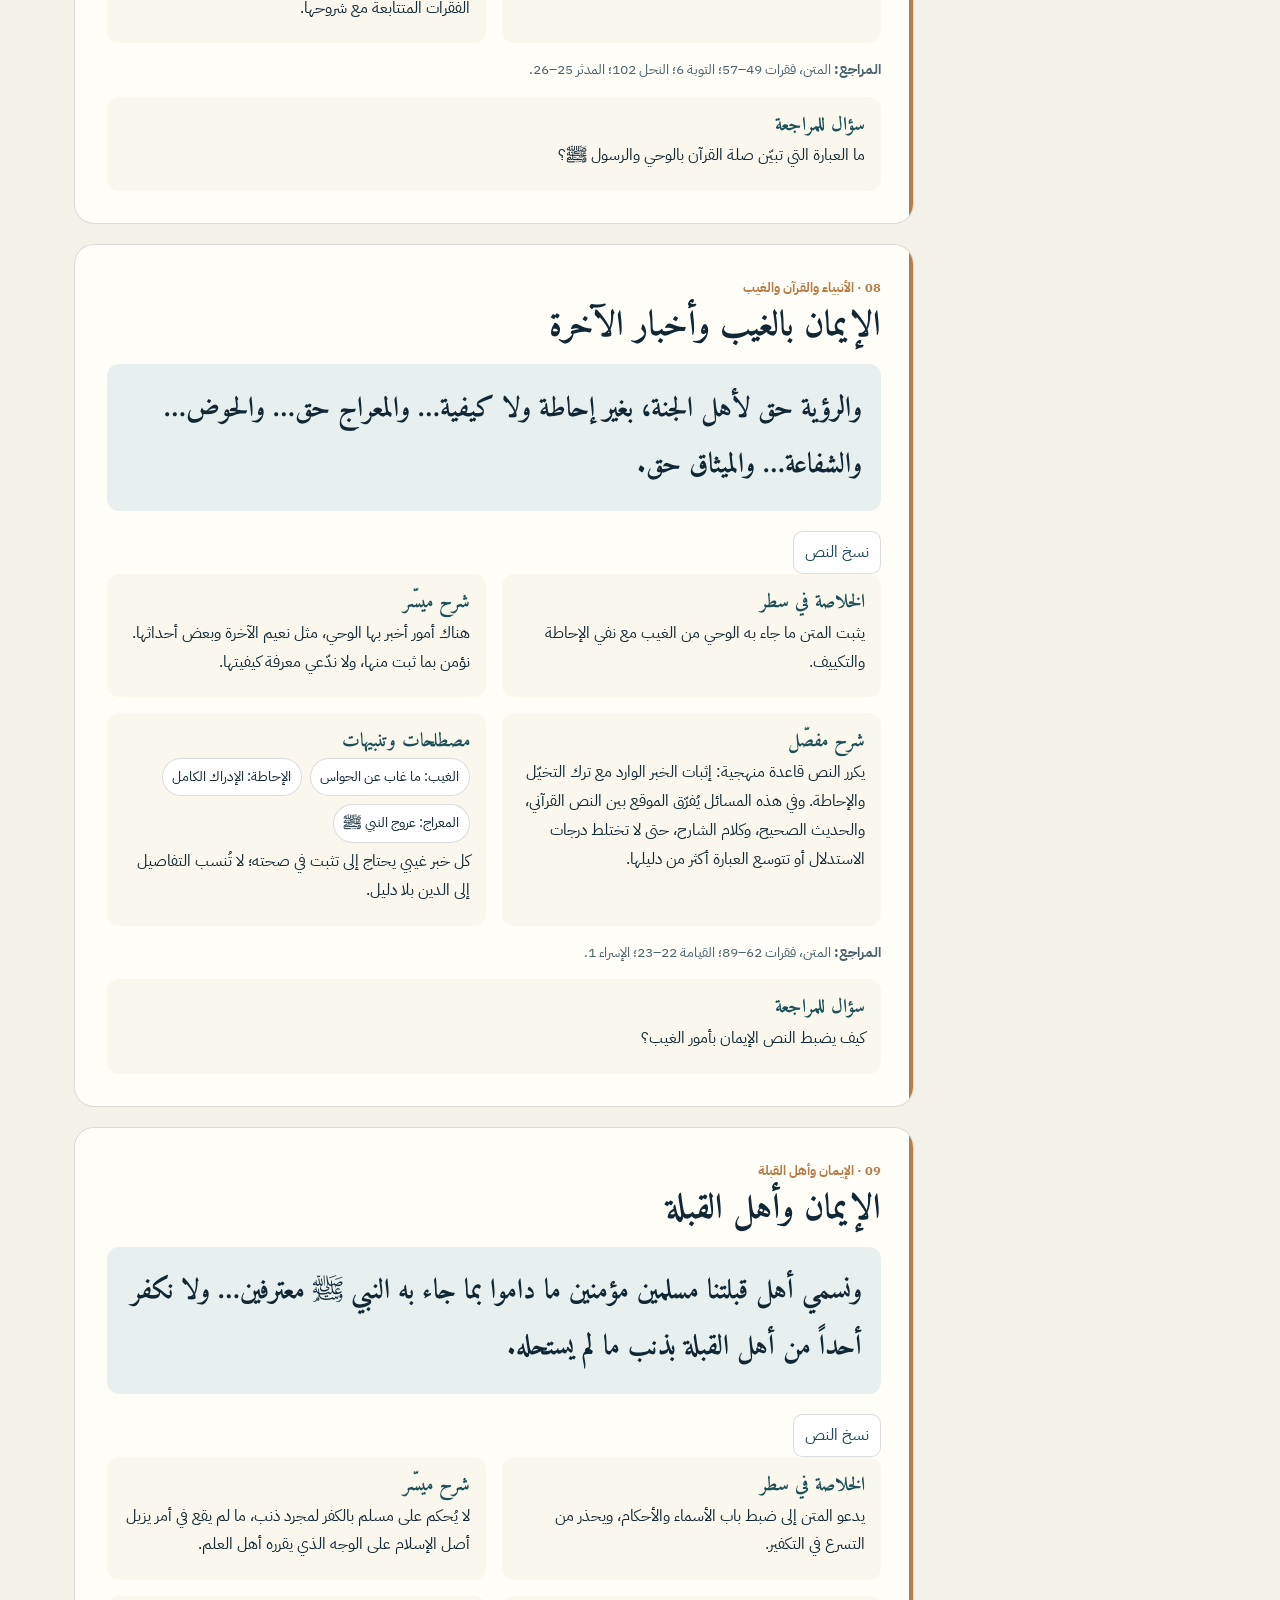
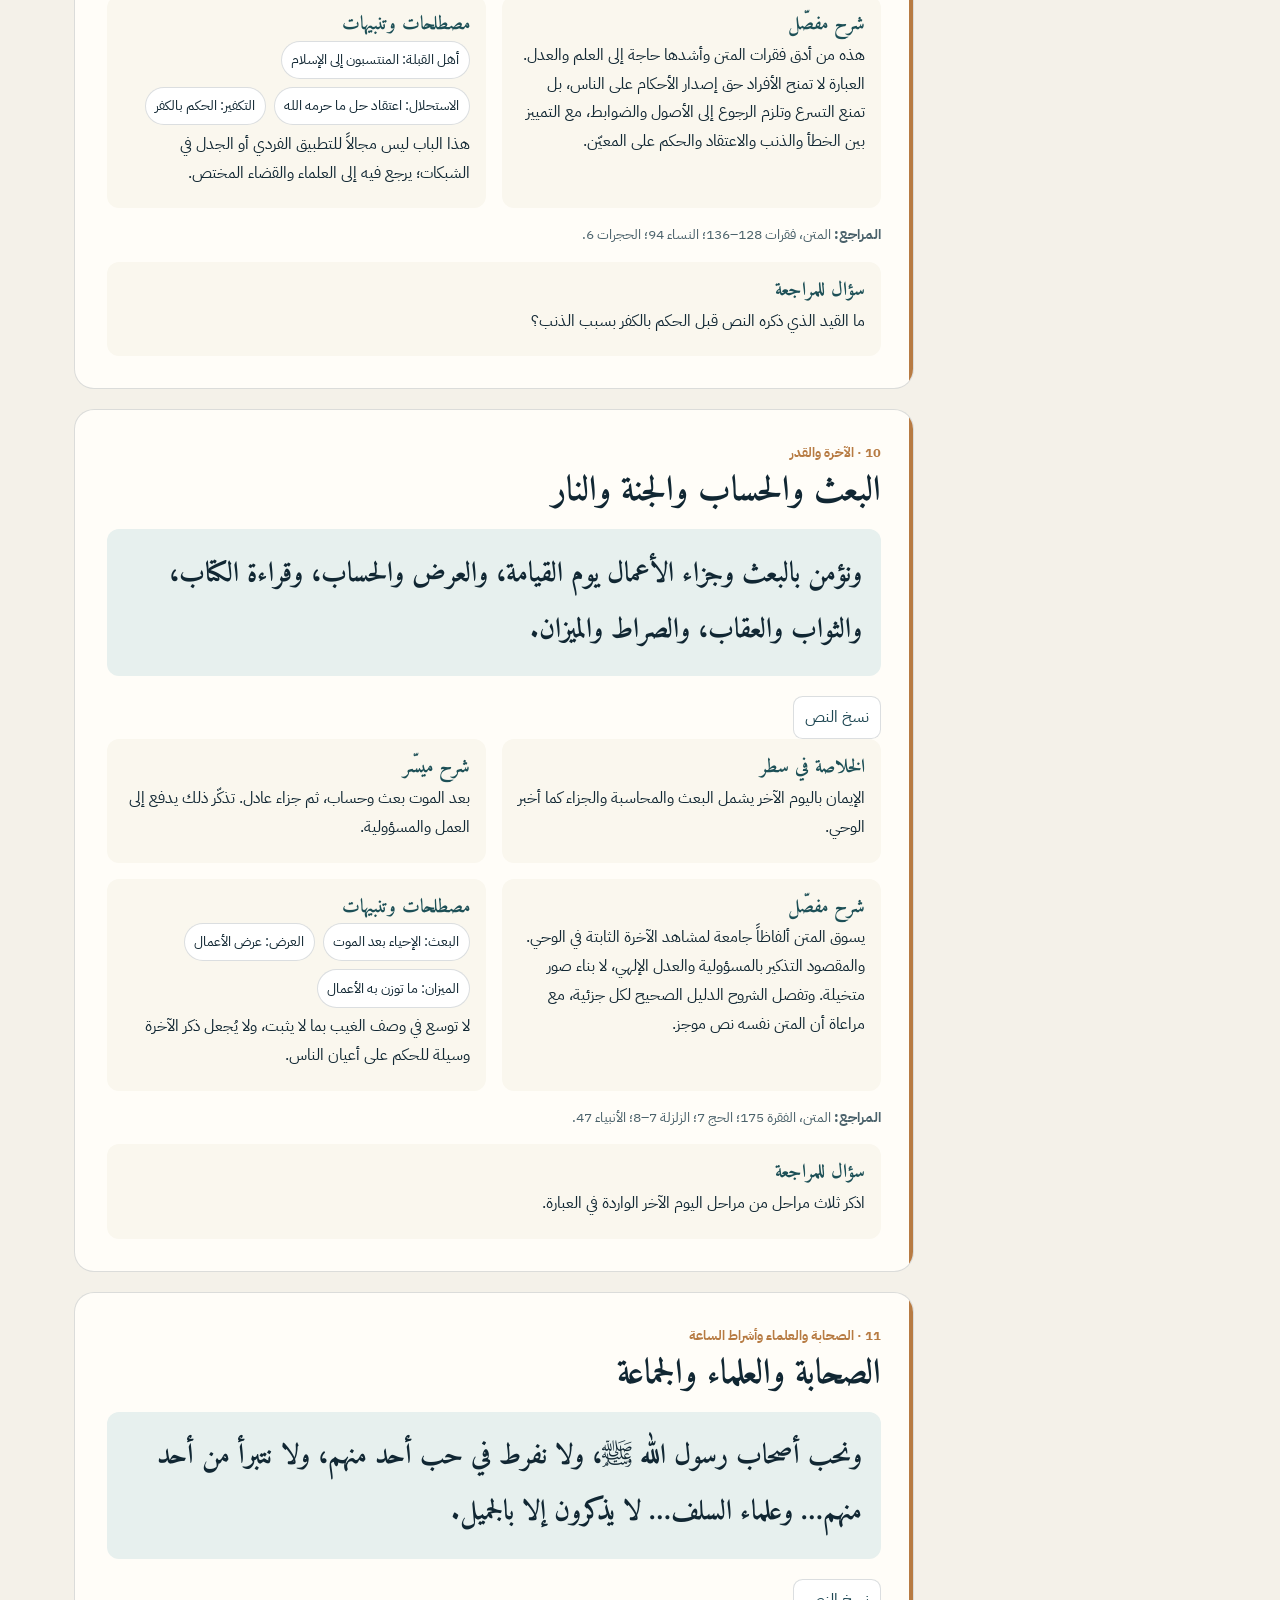
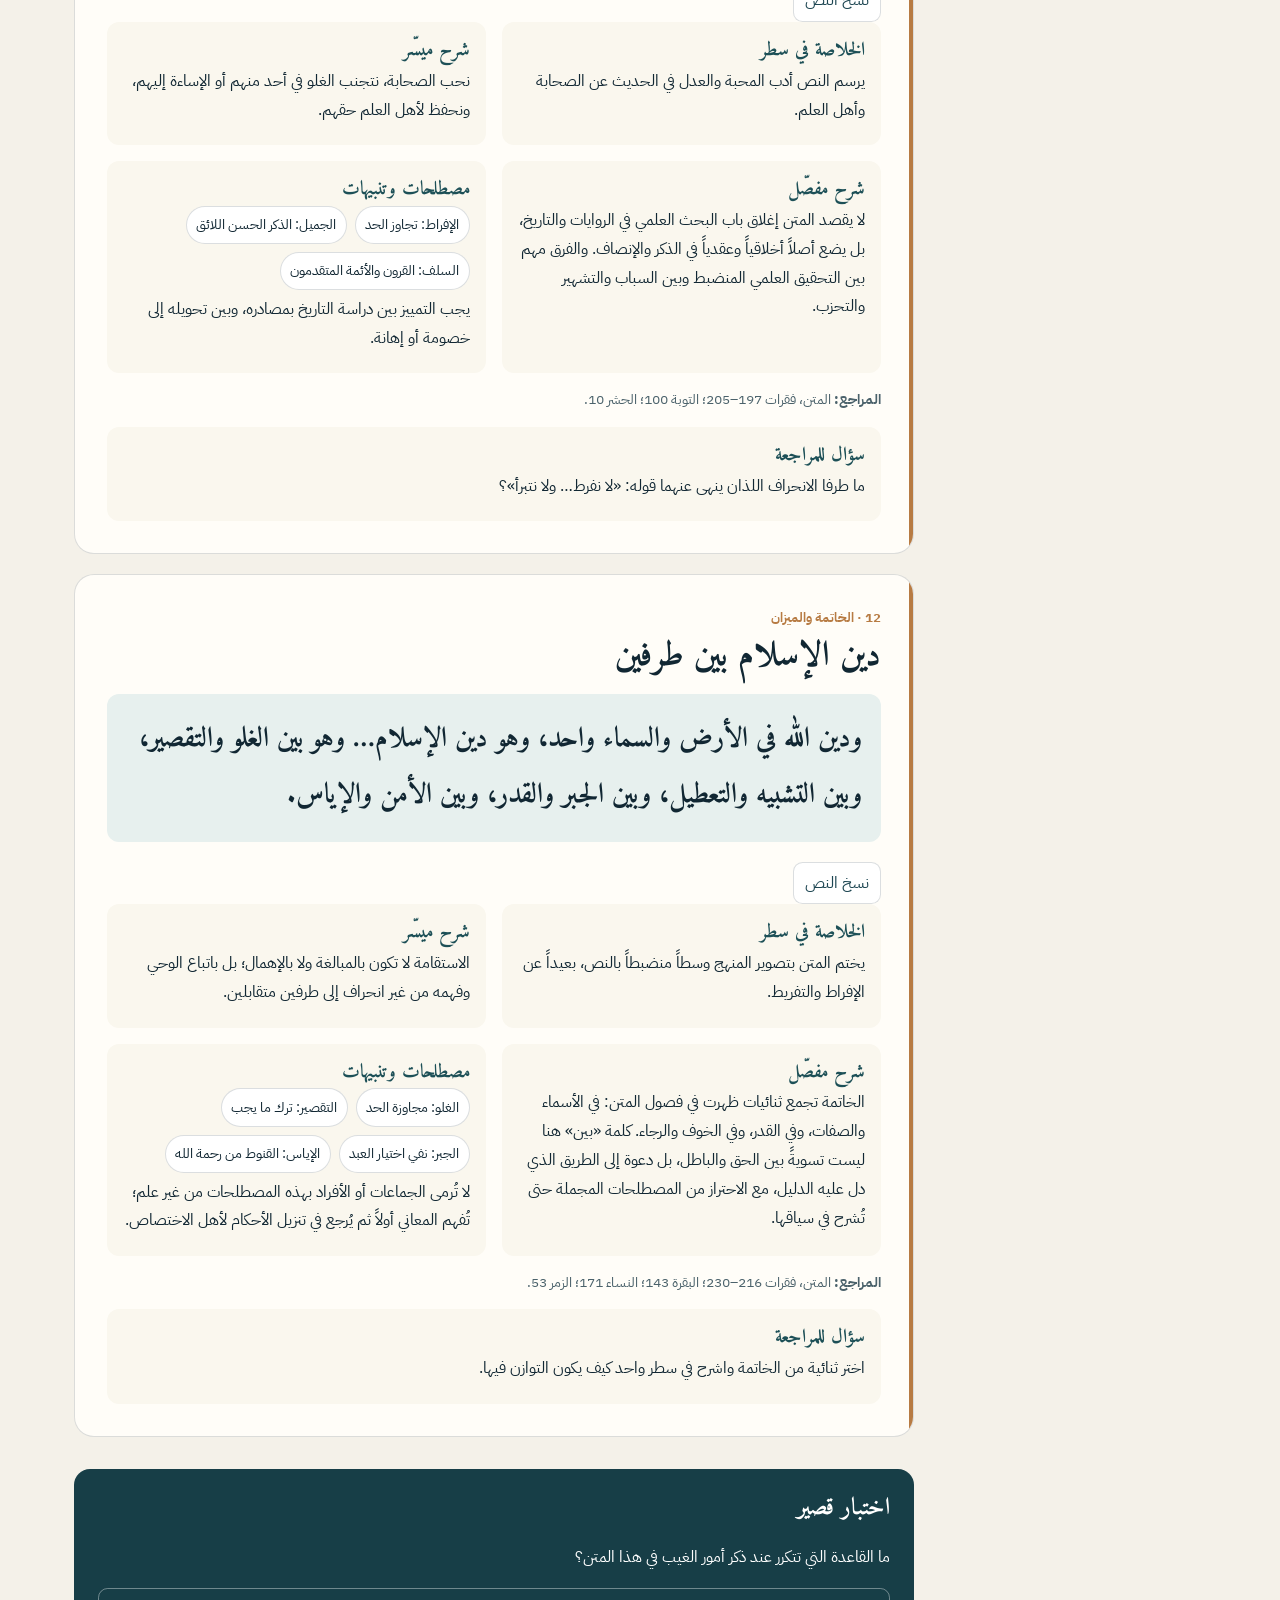
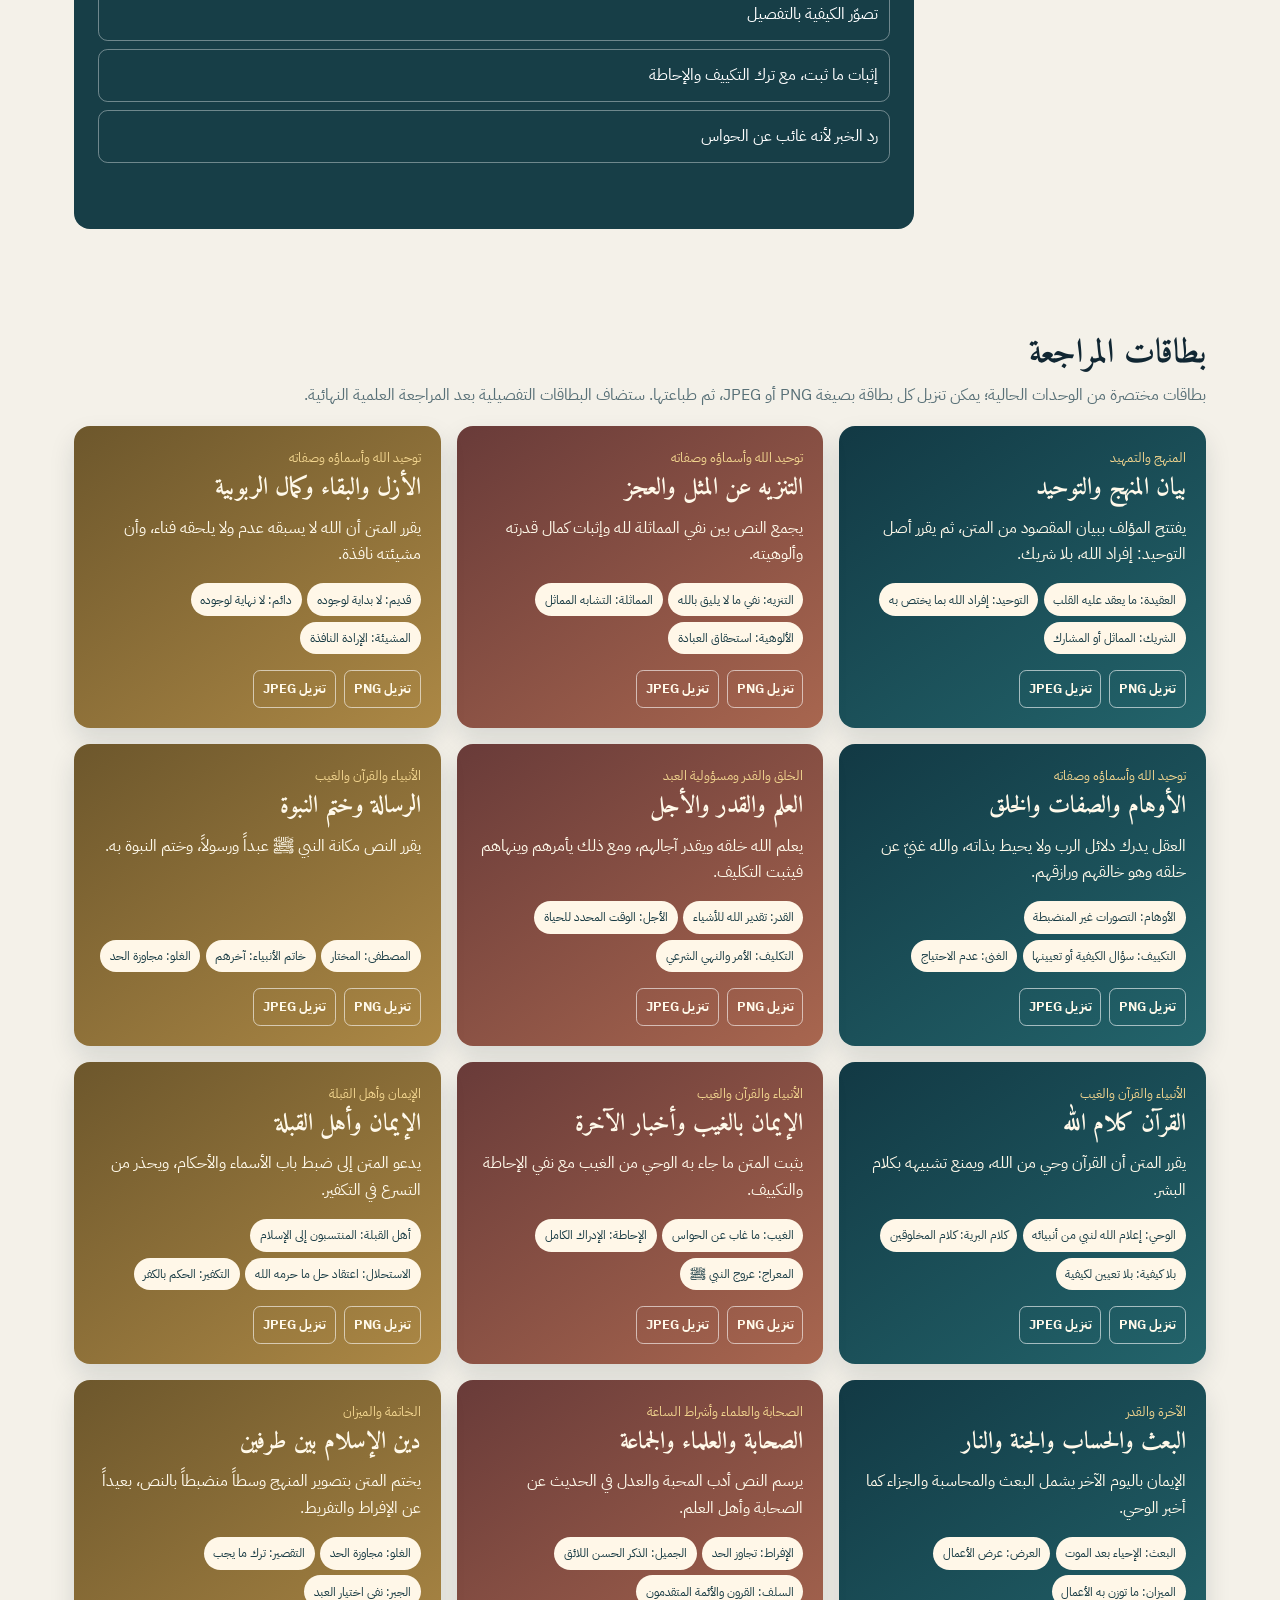
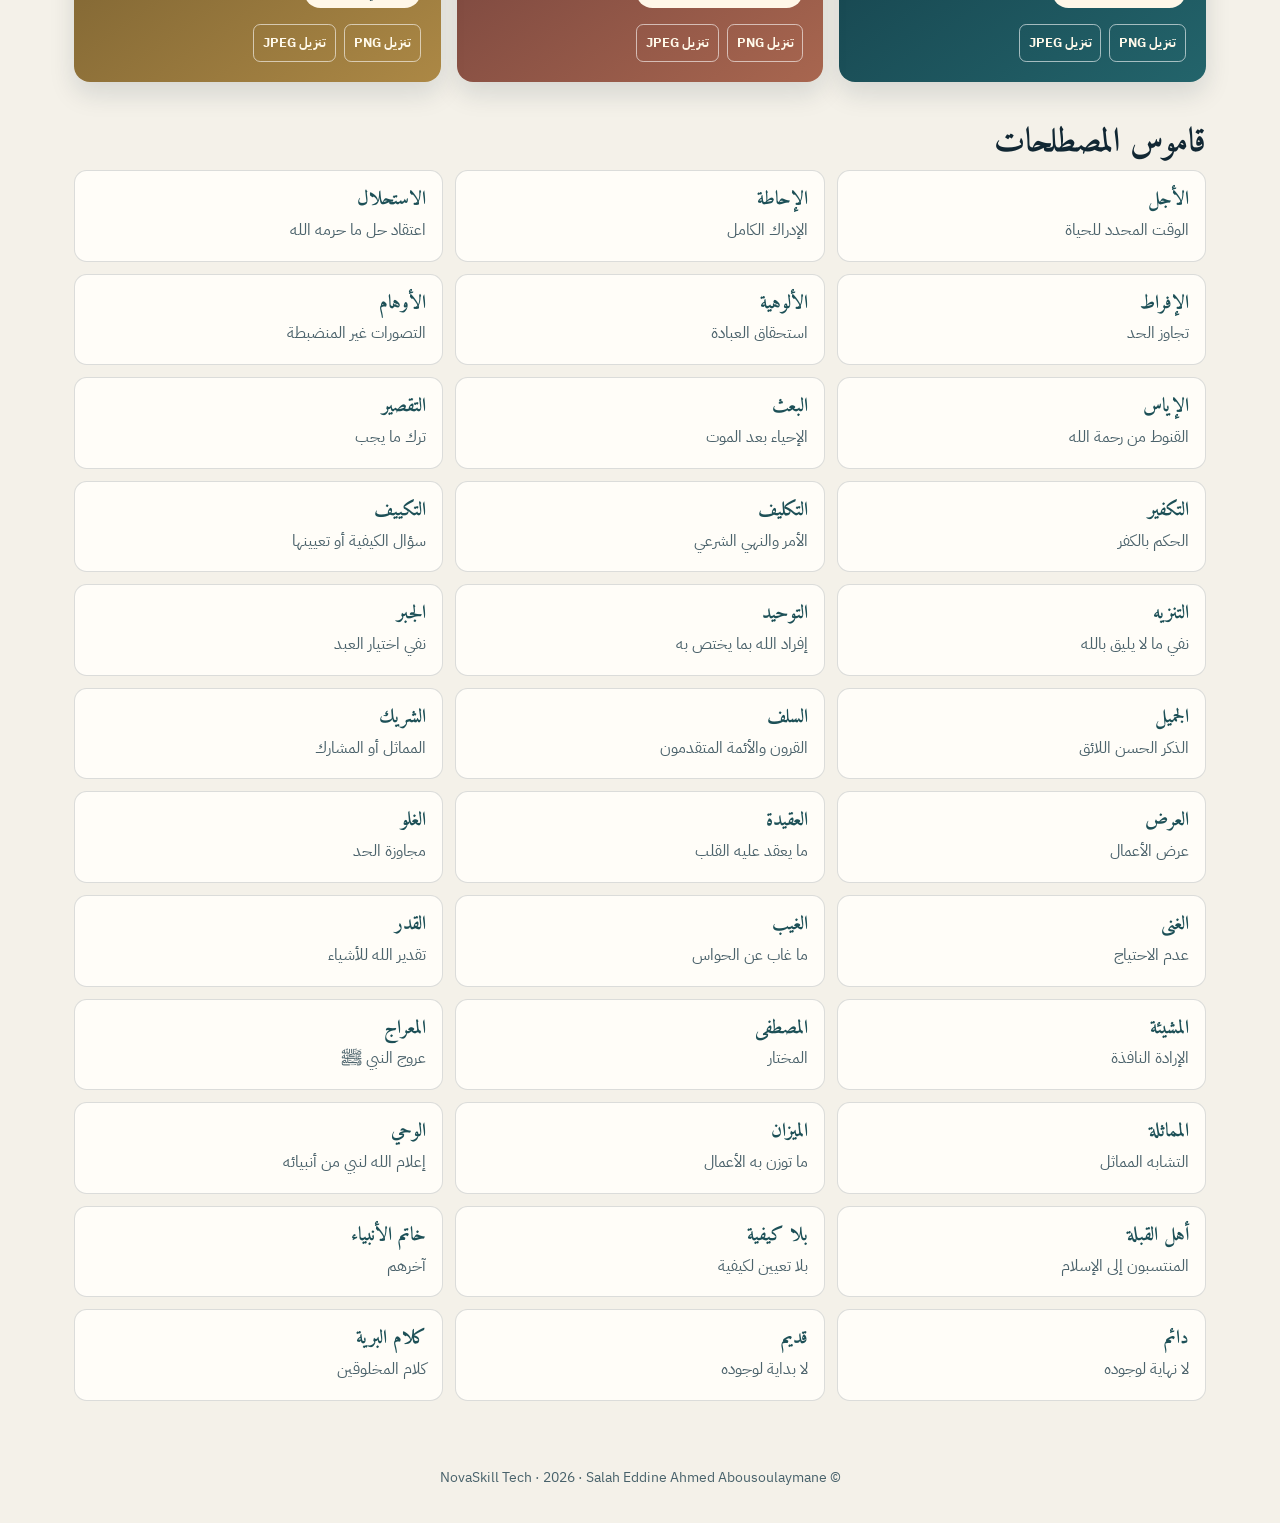
==== commit 35bfd499: "feat: add bilingual study cards and glossary" ====
--- a/ar/index.html
+++ b/ar/index.html
@@ -5,6 +5,7 @@
     <header class="site-header"><a class="site-brand" href="../">العقيدة الطحاوية</a><nav class="site-nav"><a href="#matn">المتن والشرح</a><a href="#quiz">اختبر فهمك</a><a class="locale-link" lang="fr" href="../fr/">FR</a></nav></header>
     <section class="study-hero"><div class="study-hero-inner"><p class="eyebrow">النسخة العربية · قيد المراجعة العلمية والتحريرية</p><h1>اقرأ المتن، ثم افهمه</h1><p>هذه النسخة التجريبية تنظّم المتن في وحدات تعليمية. ستُستكمل قبل النشر العام بالتقابل النصي، وإحالات الشروح، والبطاقات والاختبارات الكاملة.</p></div></section>
     <main class="study-grid" id="matn"><aside class="toc"><h2>الفهرس</h2><nav data-toc></nav></aside><section><div class="content-controls"><input class="search" data-search type="search" placeholder="ابحث في المتن أو المصطلحات"><span class="progress" data-progress></span></div><div data-lessons></div><section class="quiz" id="quiz"><h2>اختبار قصير</h2><p>ما القاعدة التي تتكرر عند ذكر أمور الغيب في هذا المتن؟</p><div class="quiz-options"><button class="quiz-option" data-answer="false">تصوّر الكيفية بالتفصيل</button><button class="quiz-option" data-answer="true" data-correct="صحيح: يثبت الخبر الوارد، مع نفي الإحاطة والتكييف." data-wrong="راجع وحدة الإيمان بالغيب وأخبار الآخرة.">إثبات ما ثبت، مع ترك التكييف والإحاطة</button><button class="quiz-option" data-answer="false">رد الخبر لأنه غائب عن الحواس</button></div><p class="quiz-feedback" aria-live="polite"></p></section></section></main>
+    <section class="study-tools" id="cards"><h2>بطاقات المراجعة</h2><p class="tools-intro">بطاقات مختصرة من الوحدات الحالية؛ يمكن تنزيل كل بطاقة بصيغة PNG أو JPEG، ثم طباعتها. ستضاف البطاقات التفصيلية بعد المراجعة العلمية النهائية.</p><div class="cards-grid" data-cards></div><h2>قاموس المصطلحات</h2><div class="glossary-grid" data-glossary></div></section>
     <footer>© NovaSkill Tech · 2026 · Salah Eddine Ahmed Abousoulaymane</footer><script src="../assets/content-ar.js"></script><script src="../assets/app.js"></script>
   </body>
 </html>
--- a/assets/site.css
+++ b/assets/site.css
@@ -66,4 +66,23 @@
 .quiz-option[data-state="correct"] { background:#356d58; }
 .quiz-option[data-state="wrong"] { background:#8e4b43; }
 .quiz-feedback { min-height:1.6rem; margin-bottom:0; color:#f4dda2; }
+.study-tools { max-width:1180px; margin:0 auto; padding:0 1.5rem 2rem; }
+.study-tools > h2 { font-size:2.1rem; margin:2.5rem 0 .4rem; }
+.tools-intro { margin:0 0 1rem; color:#587077; }
+.cards-grid { display:grid; grid-template-columns:repeat(3,minmax(0,1fr)); gap:1rem; }
+.recall-card { min-height:290px; display:flex; flex-direction:column; padding:1.25rem; color:#fff9ea; border-radius:1rem; background:linear-gradient(145deg,#123944,#23646b); box-shadow:0 12px 26px rgba(17,39,51,.13); }
+.recall-card:nth-child(3n+2) { background:linear-gradient(145deg,#693b39,#a8664f); }
+.recall-card:nth-child(3n) { background:linear-gradient(145deg,#6d572c,#ac8845); }
+.recall-card > p { margin:0; color:#f2d58f; font-size:.82rem; }
+.recall-card h3 { margin:.25rem 0 .7rem; font-size:1.5rem; }
+.card-summary { flex:1; line-height:1.65; }
+.card-terms { margin-top:1rem; display:flex; flex-wrap:wrap; gap:.35rem; }
+.card-terms .term { color:#173a43; border:0; background:#fff7e8; font-size:.78rem; }
+.card-actions { display:flex; gap:.5rem; margin-top:1rem; }
+.card-actions button { font:inherit; font-size:.84rem; font-weight:700; color:inherit; background:transparent; border:1px solid rgba(255,255,255,.6); border-radius:.45rem; padding:.35rem .55rem; cursor:pointer; }
+.glossary-grid { display:grid; grid-template-columns:repeat(3,minmax(0,1fr)); gap:.75rem; }
+.glossary-grid article { padding:1rem; border:1px solid var(--line); border-radius:.8rem; background:#fffdf8; }
+.glossary-grid h3 { margin:0; color:#1d5057; font-size:1.2rem; }.glossary-grid p { margin:.3rem 0 0; color:#4b626b; }
+html[dir="ltr"] .quiz-option { text-align:left; }
 @media(max-width:760px) { .promise{grid-template-columns:1fr;} .study-grid{grid-template-columns:1fr;} .toc{position:static;} .site-nav a:not(.locale-link){display:none;} .lesson-details{grid-template-columns:1fr;} }
+@media(max-width:760px) { .cards-grid,.glossary-grid{grid-template-columns:1fr;} }
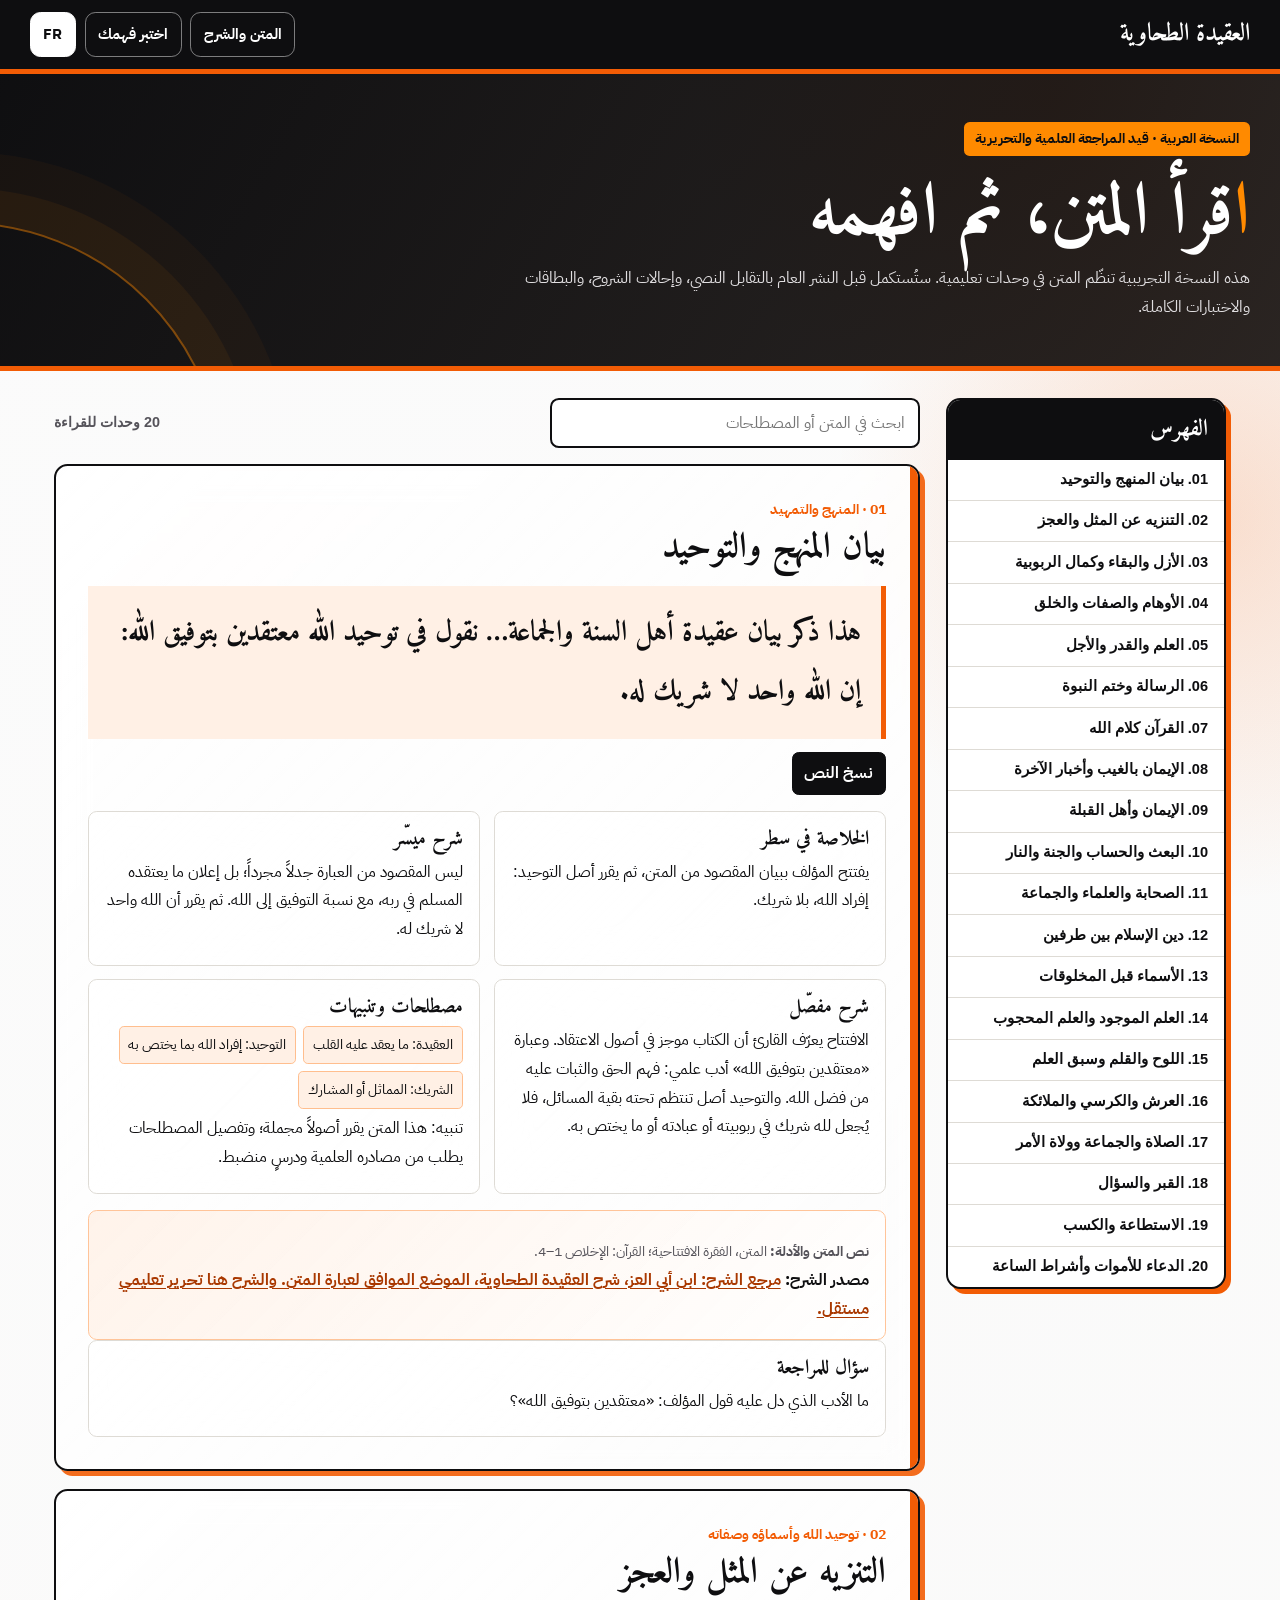
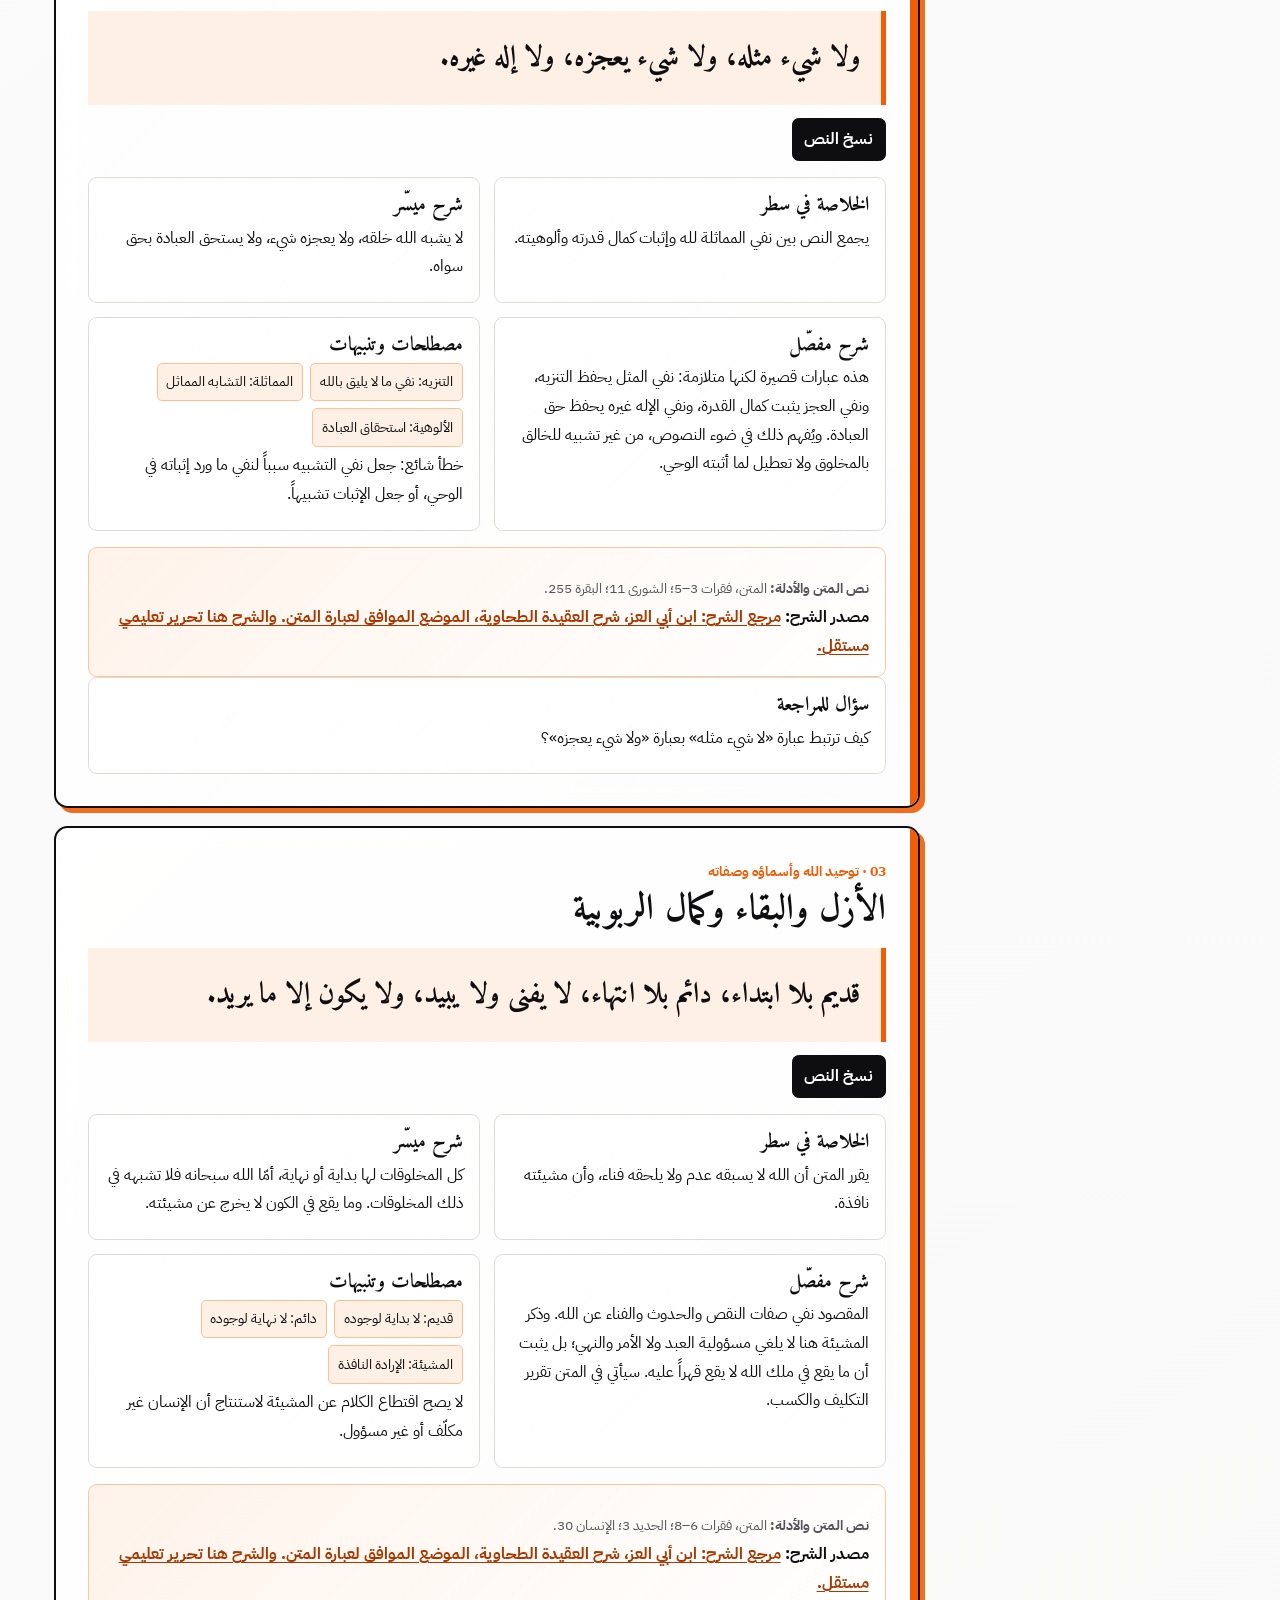
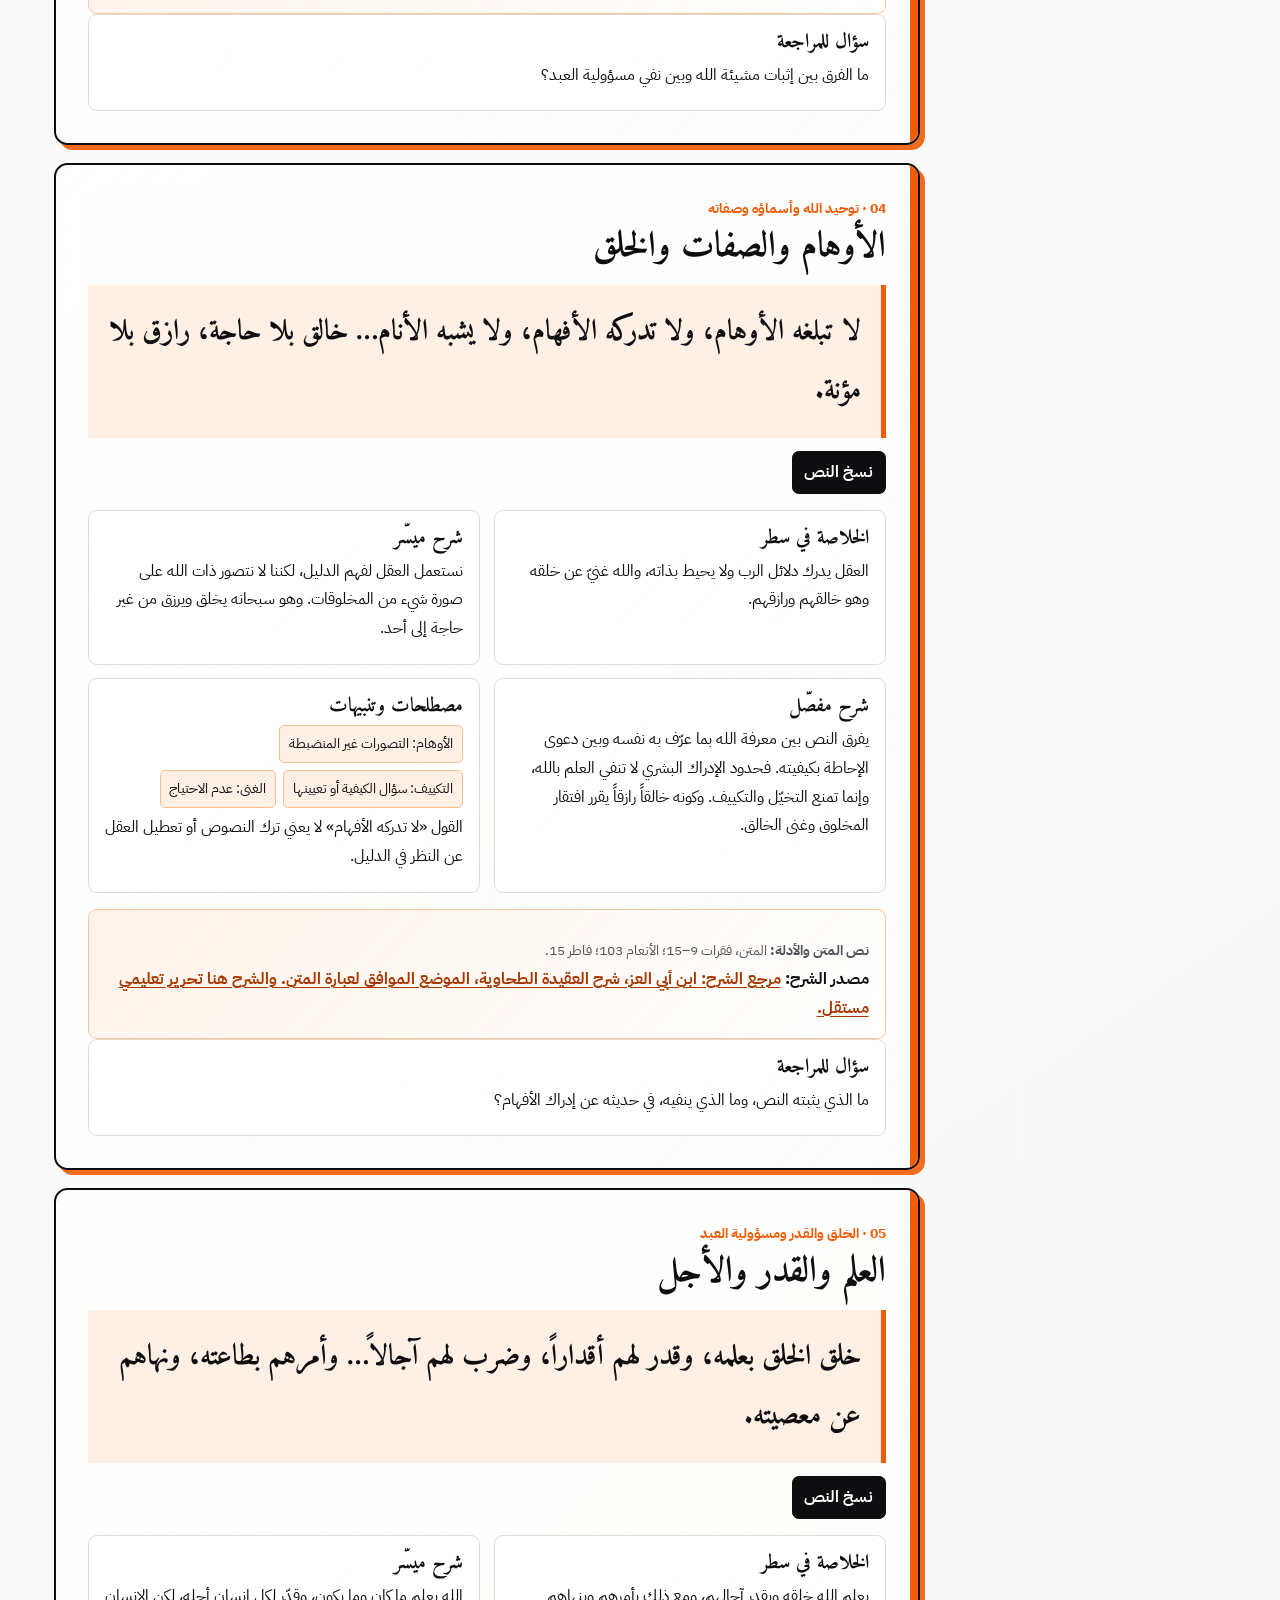
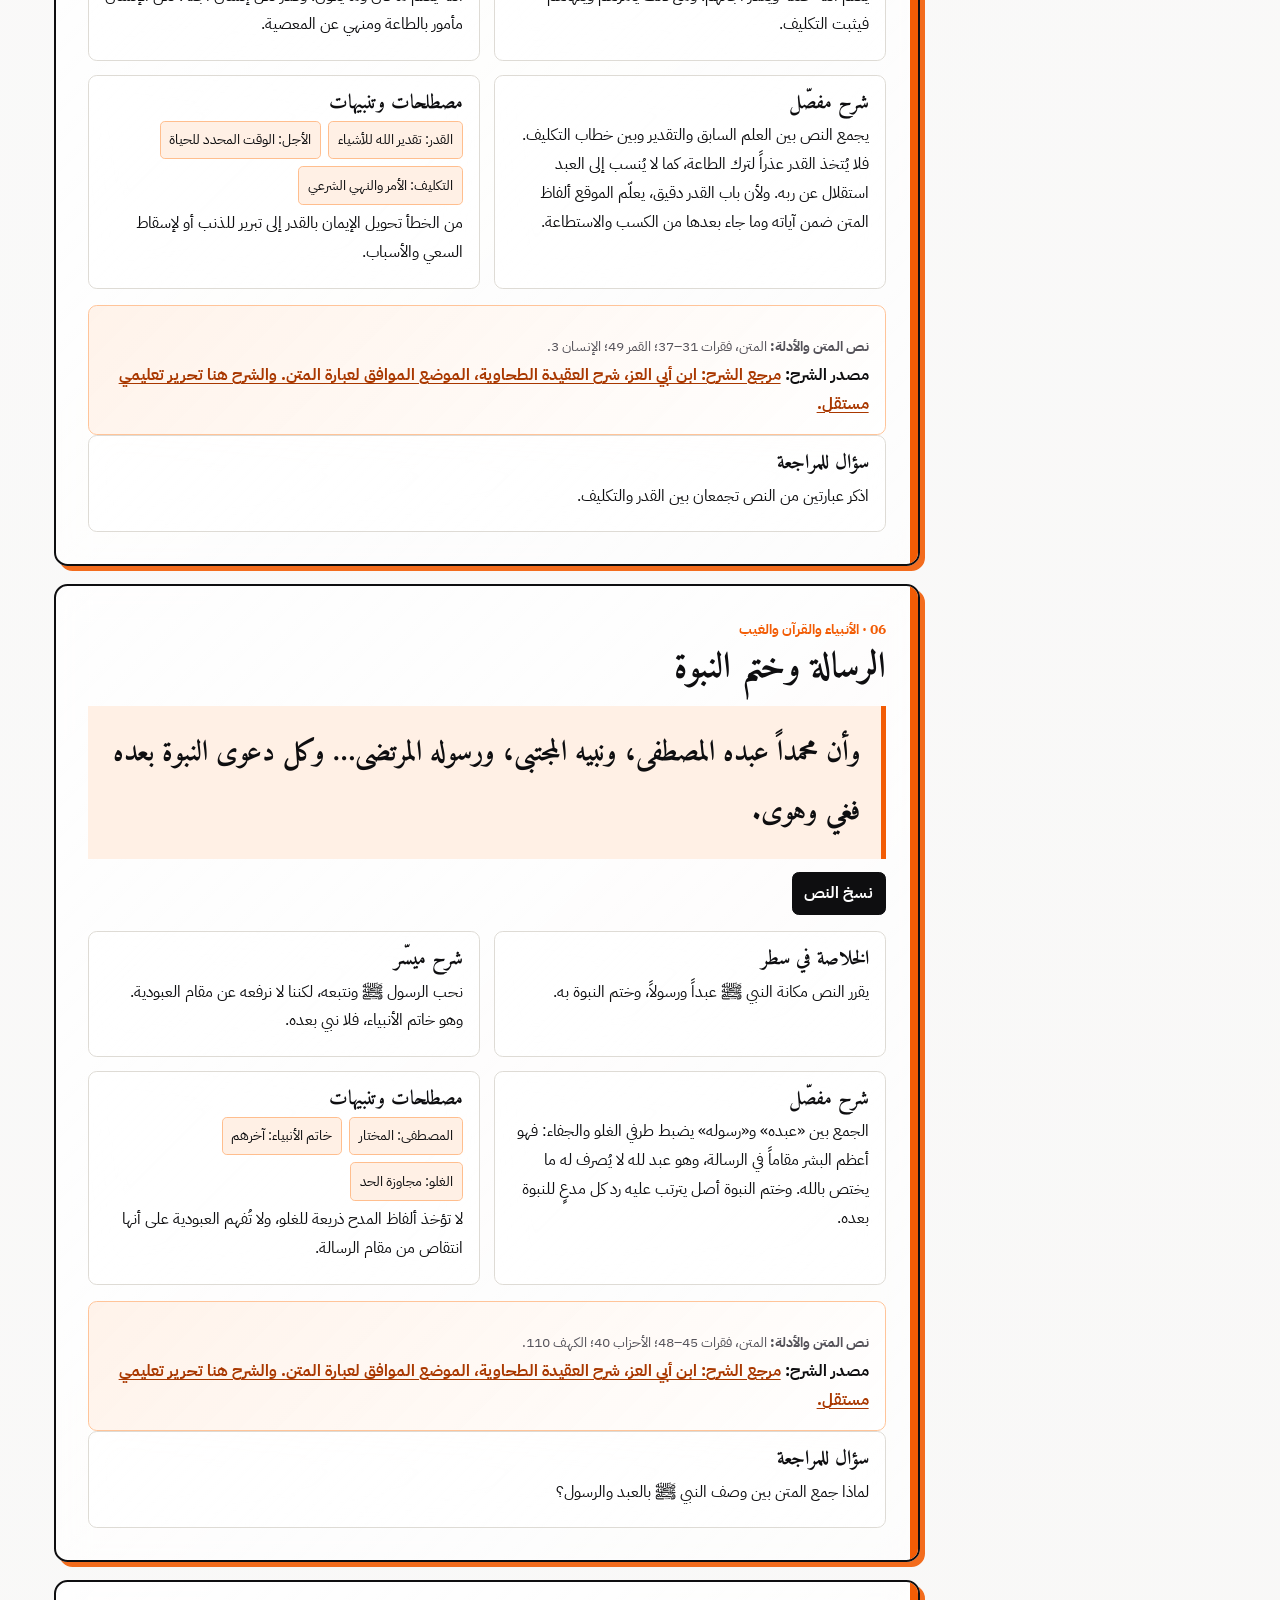
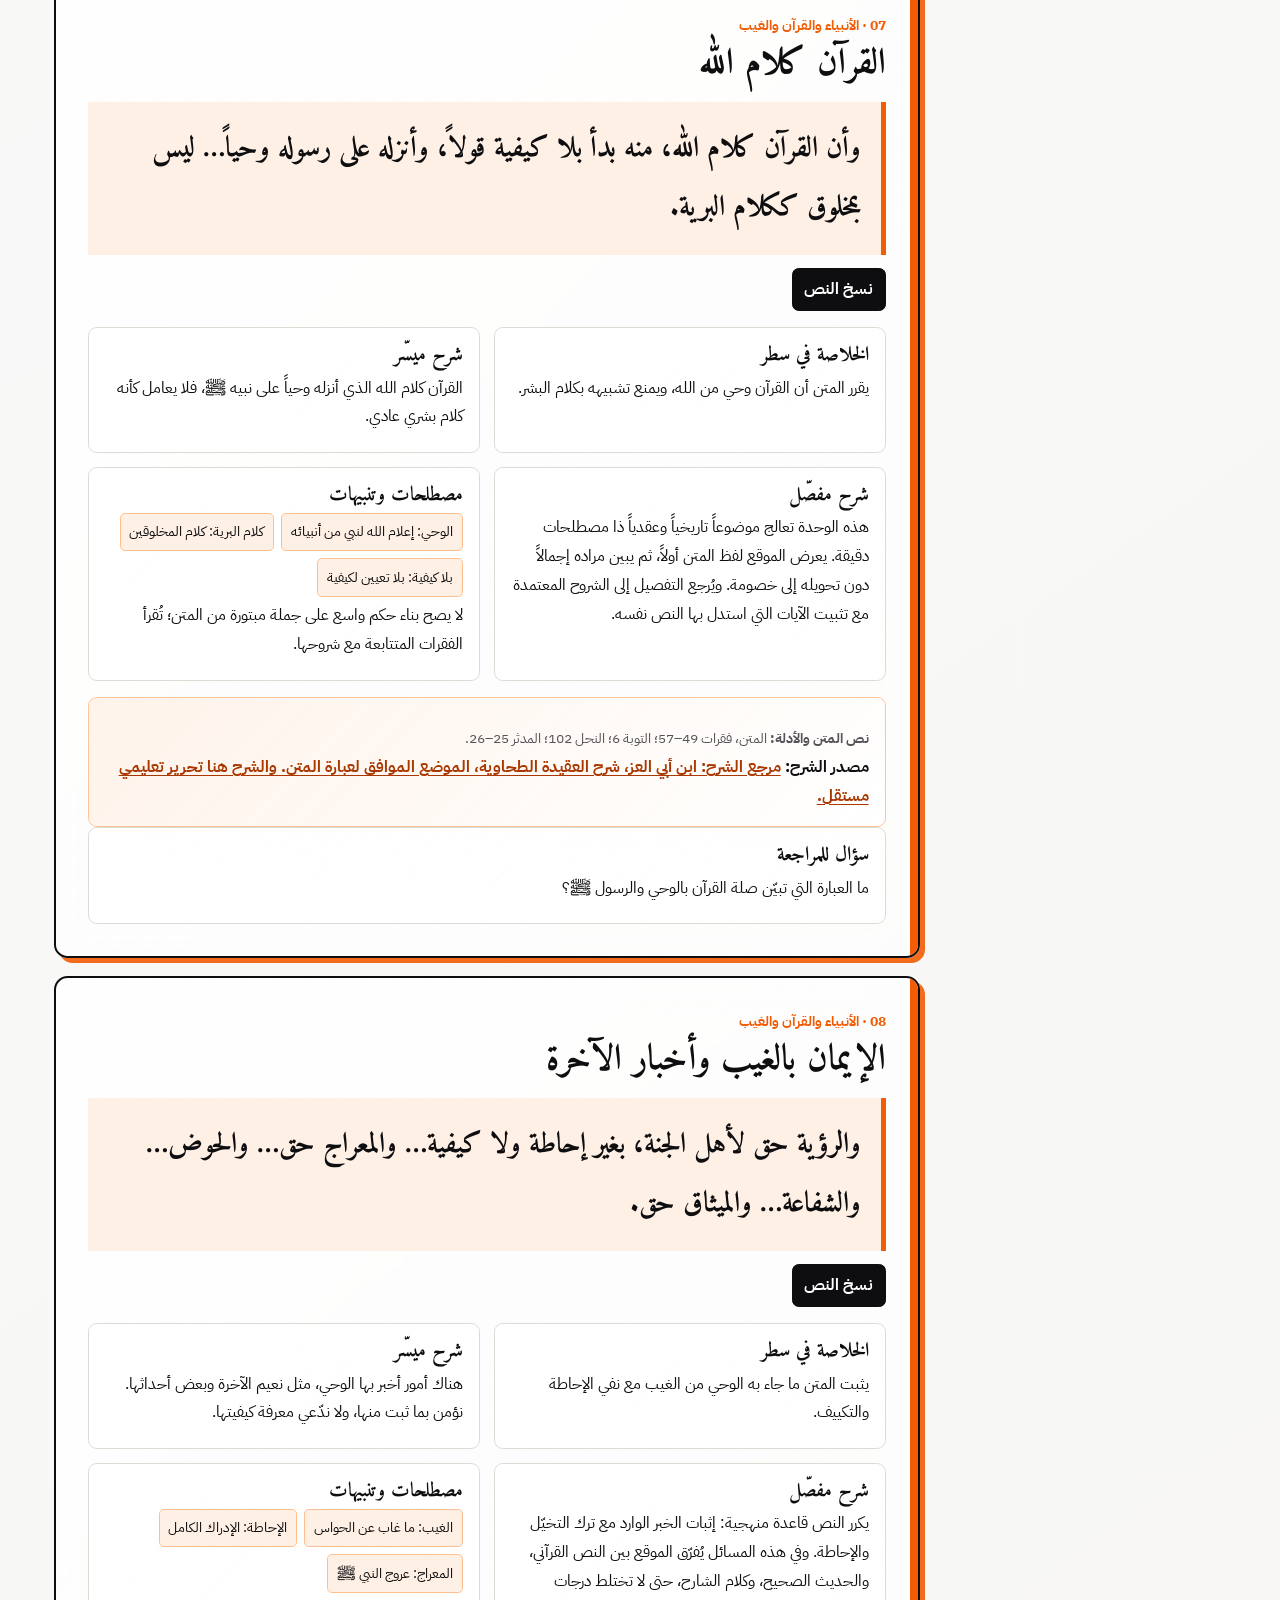
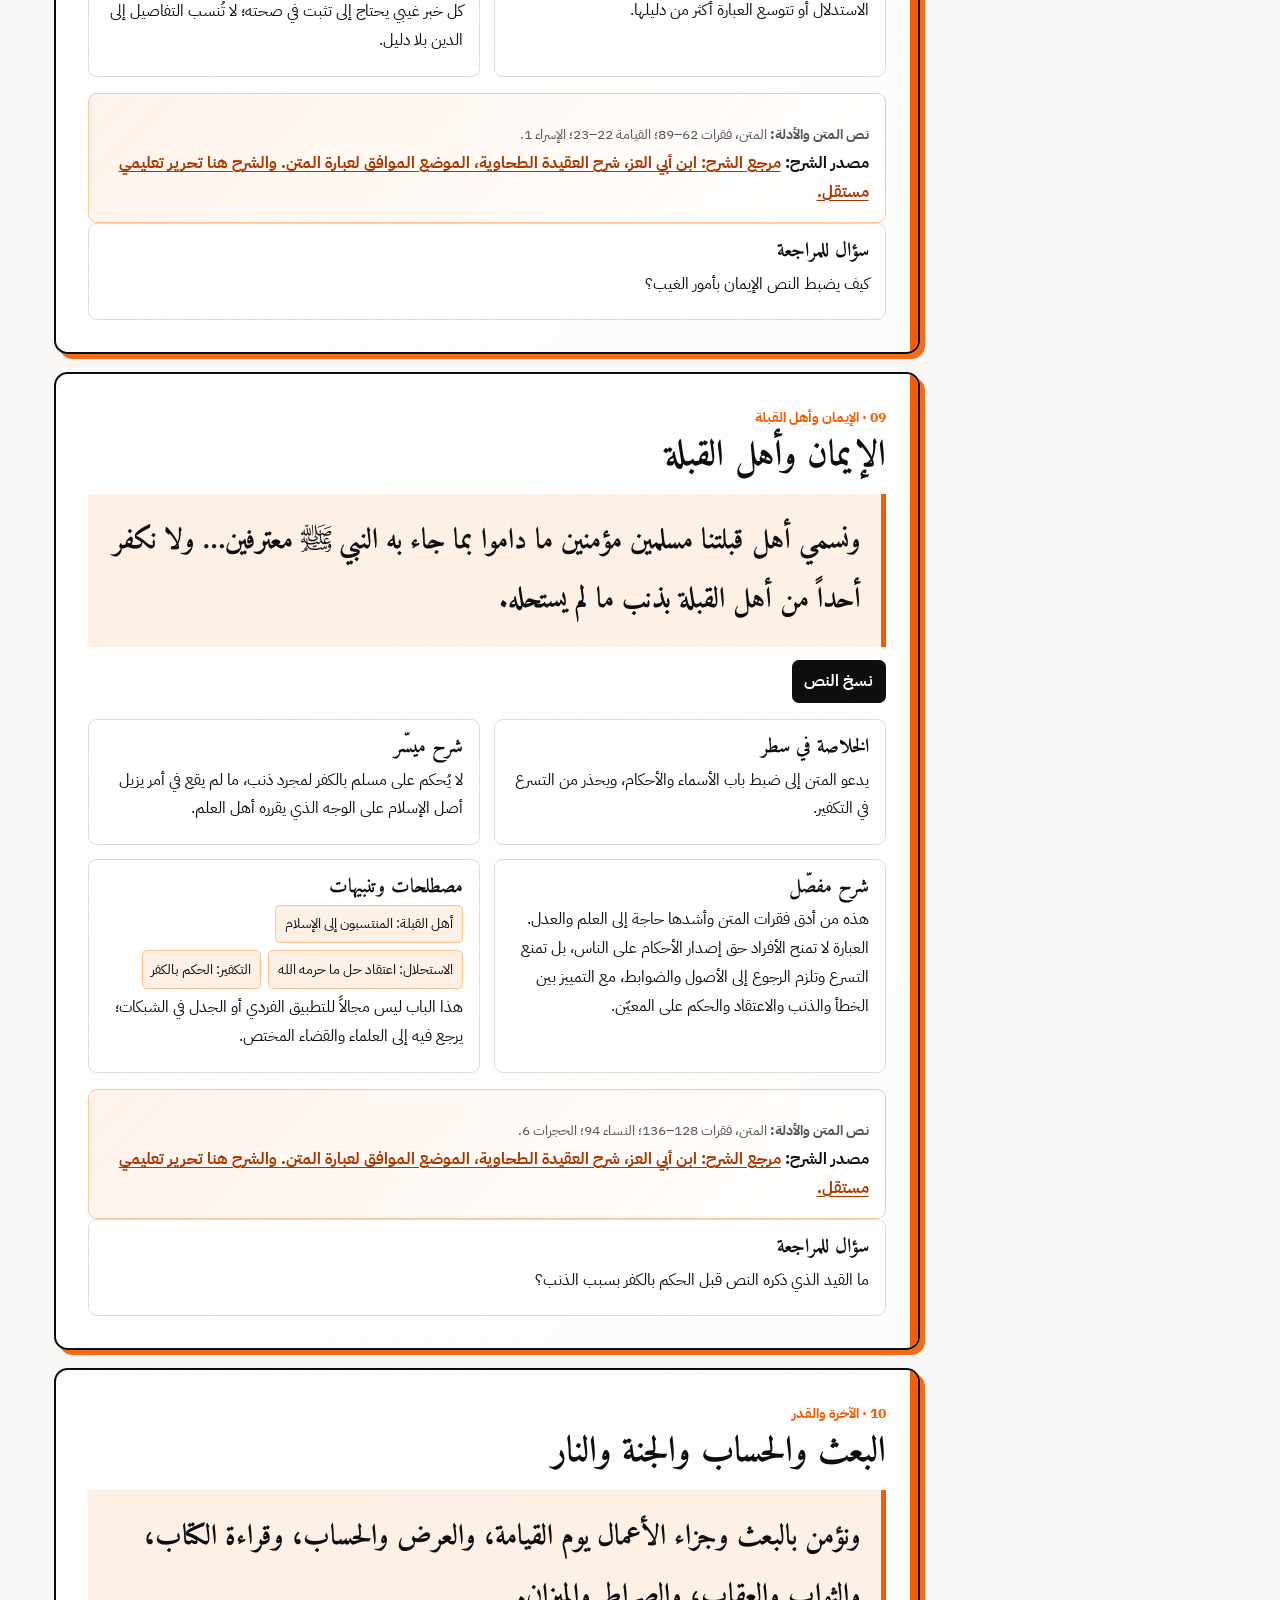
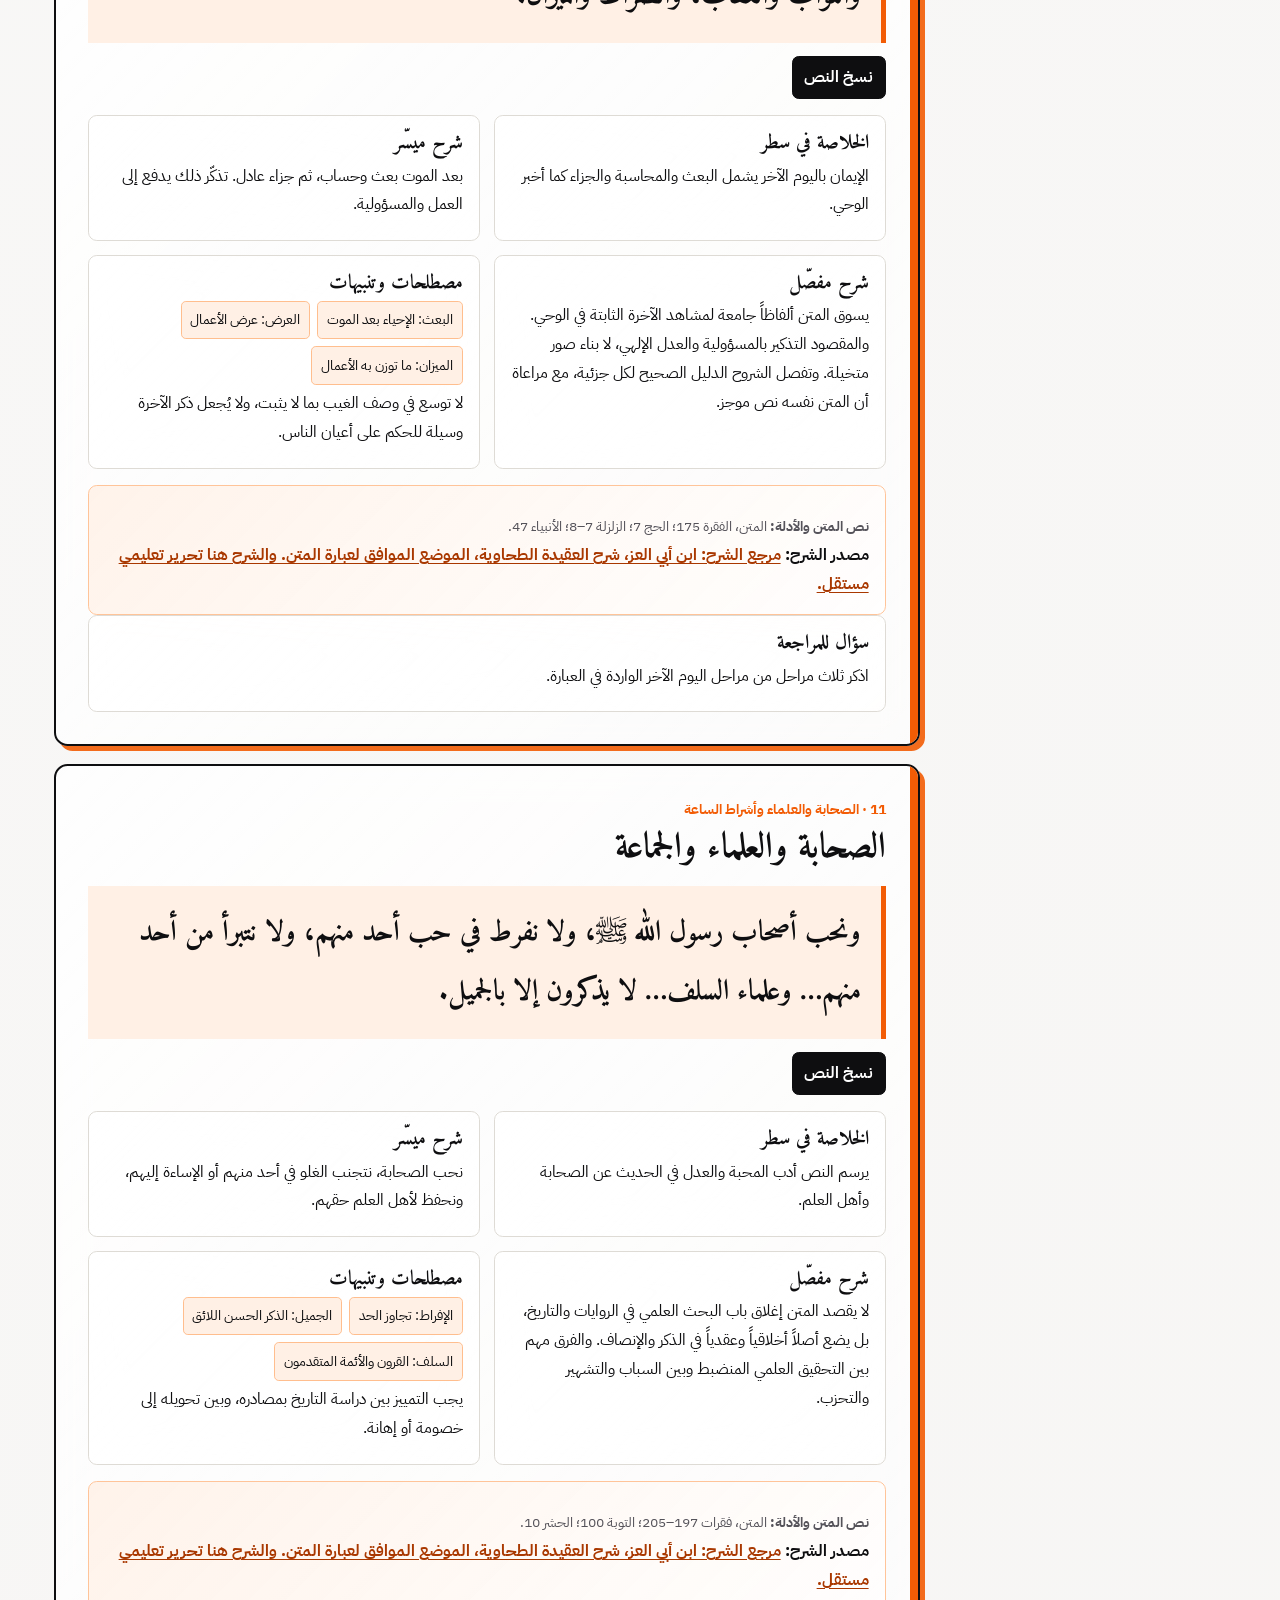
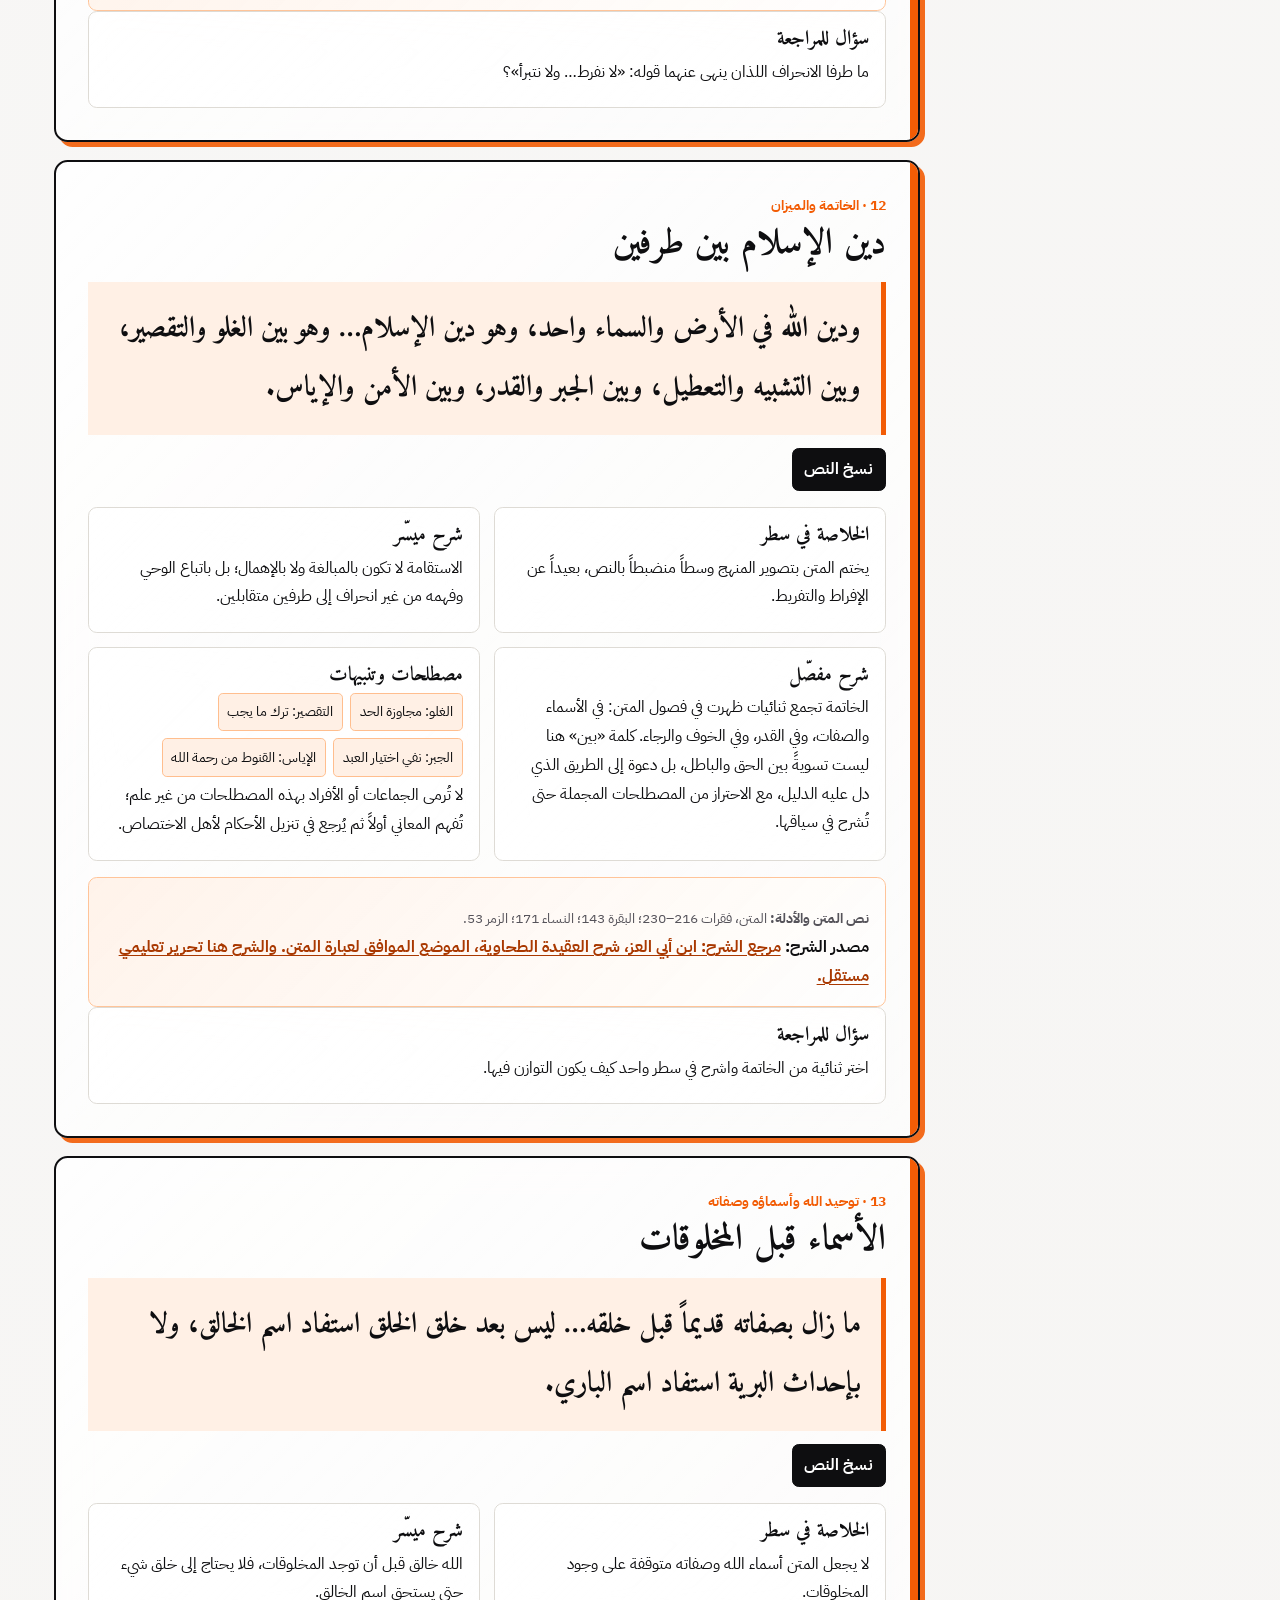
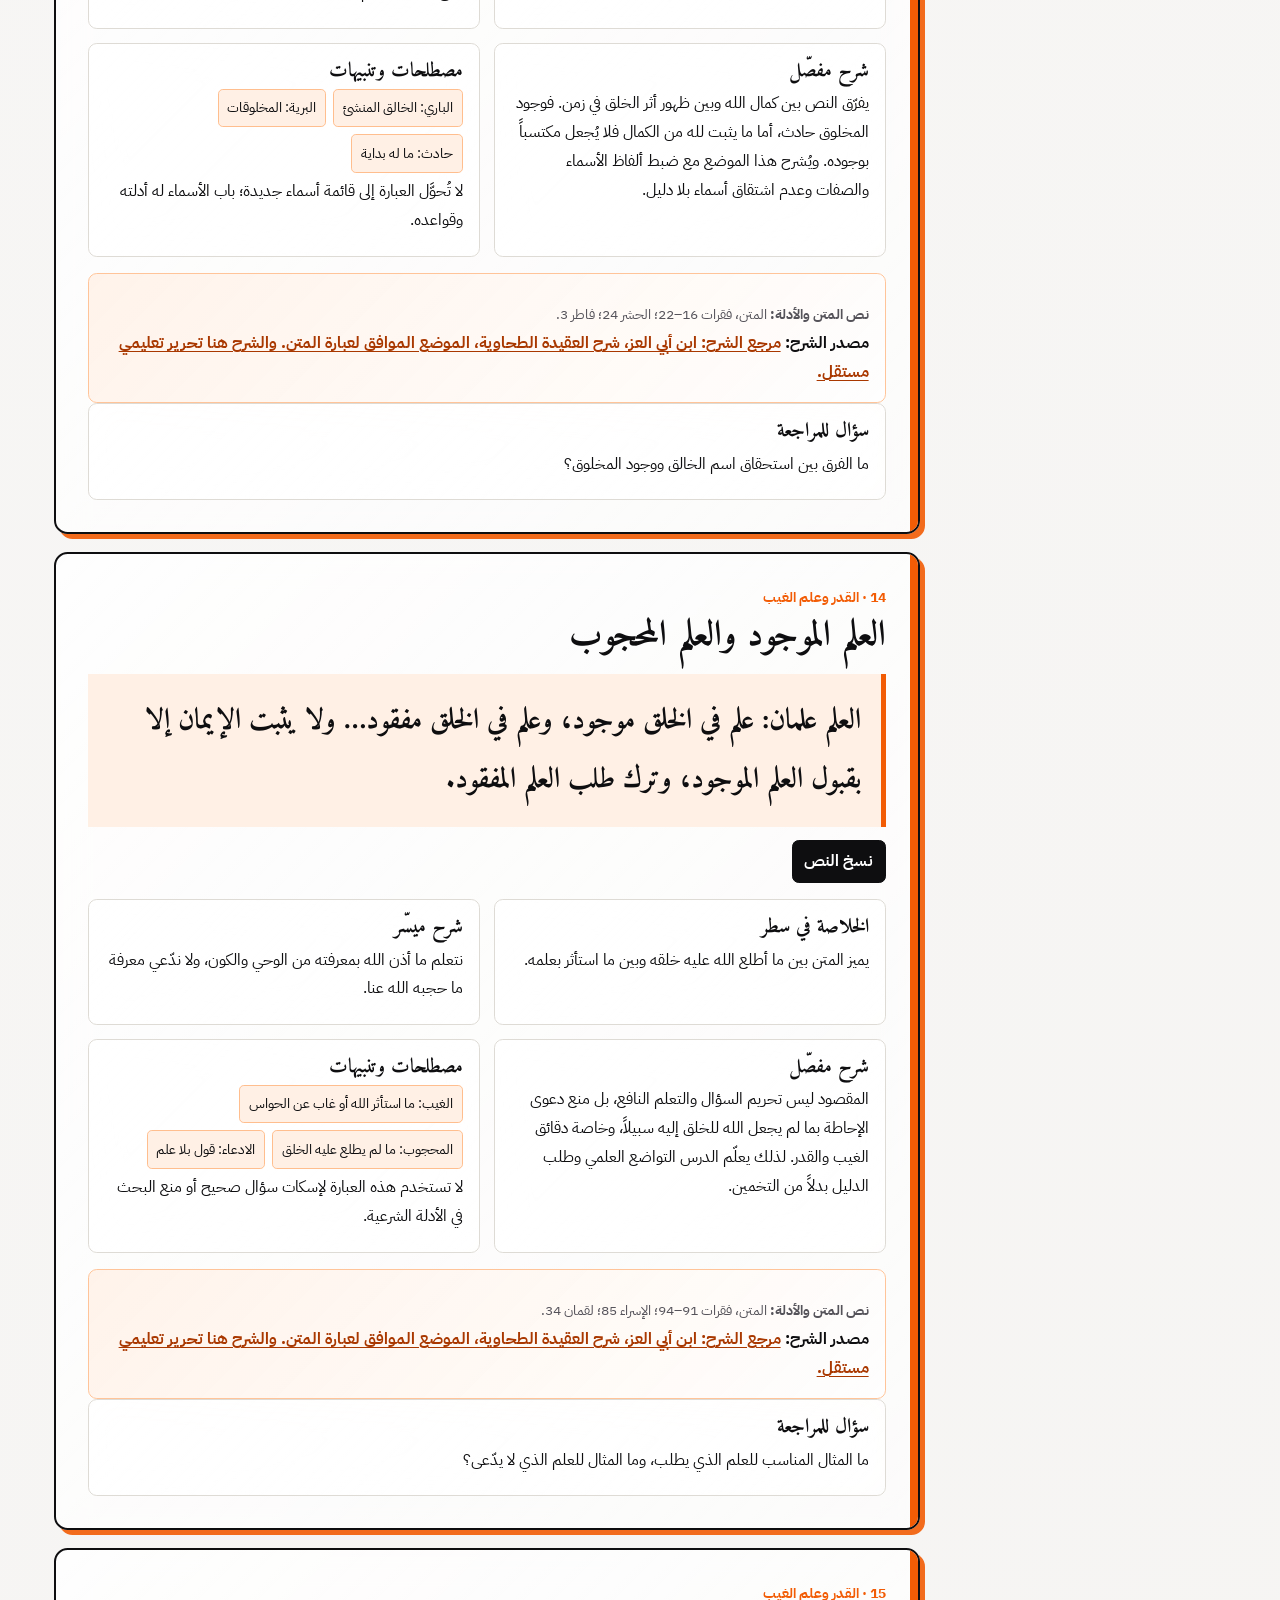
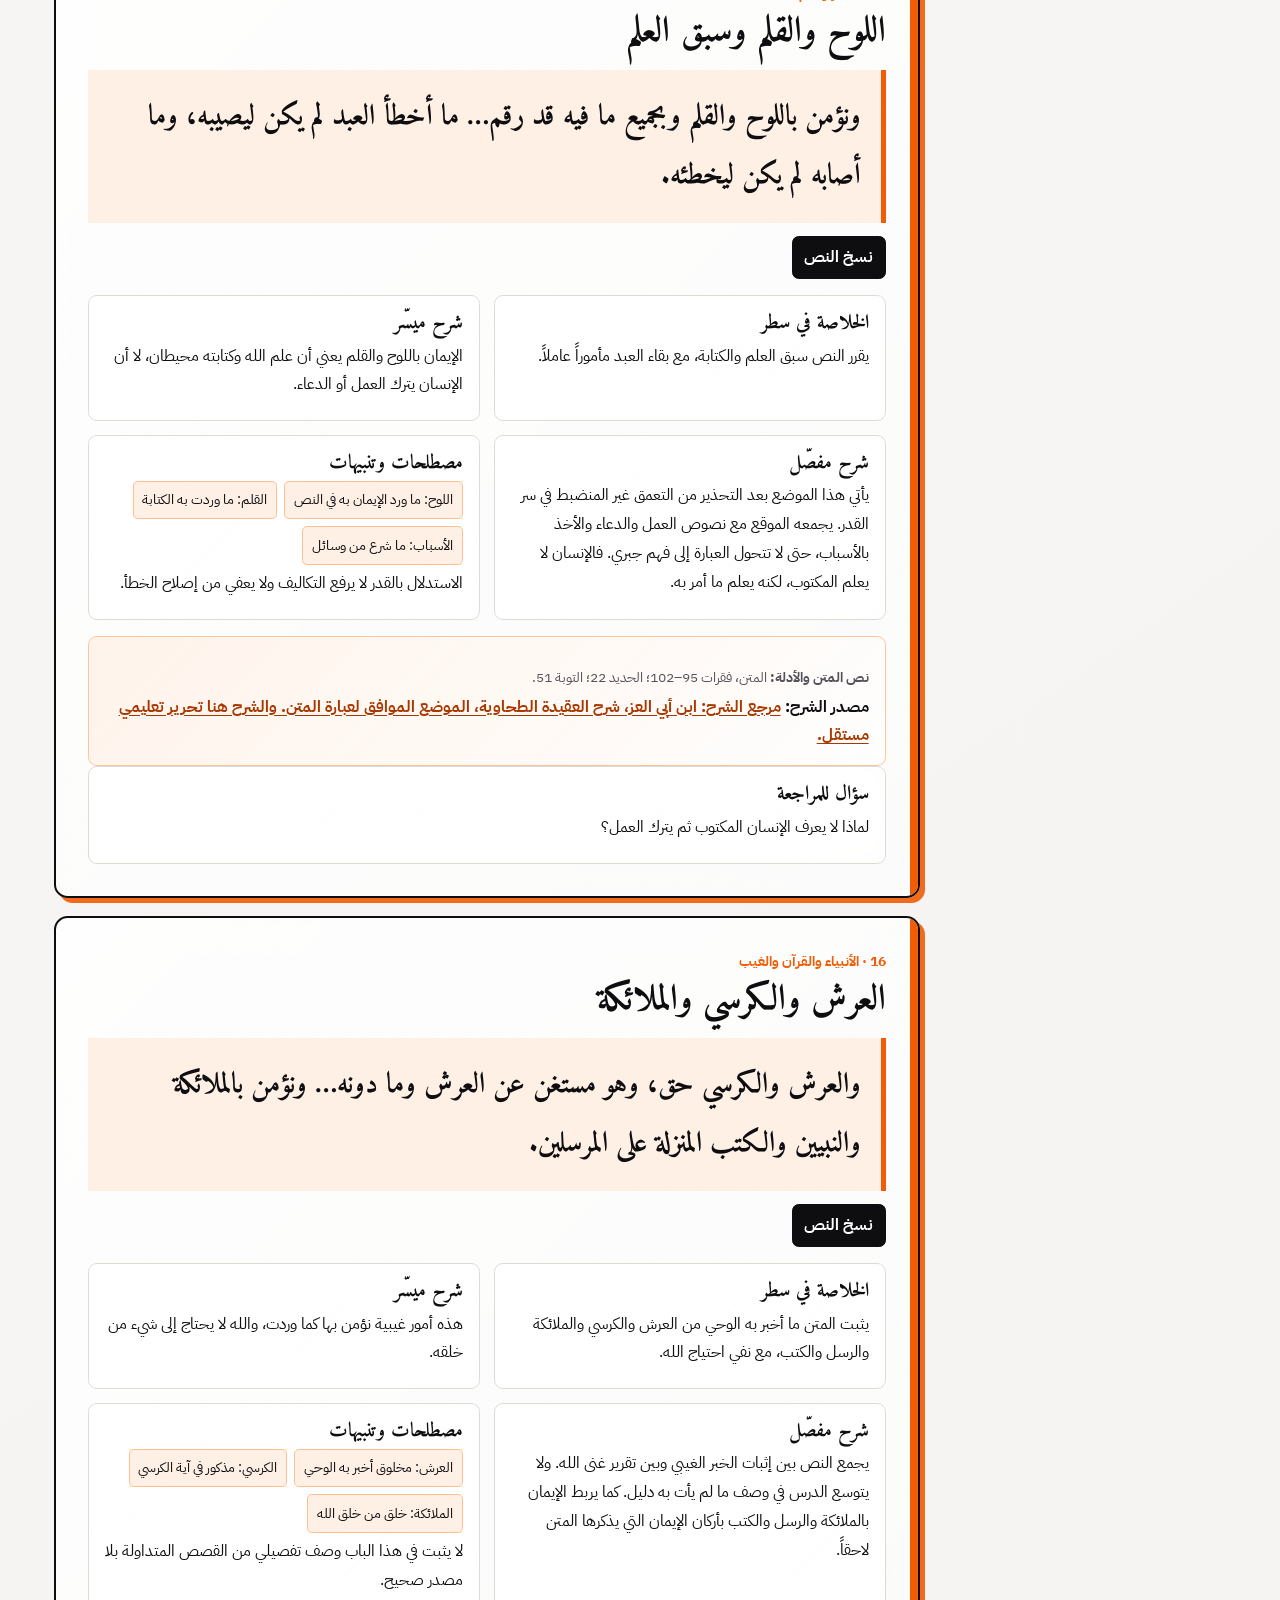
==== commit 66e70918: "feat: add 3d landing interactions and visit counter" ====
--- a/ar/index.html
+++ b/ar/index.html
@@ -6,6 +6,6 @@
     <section class="study-hero"><div class="study-hero-inner"><p class="eyebrow">النسخة العربية · قيد المراجعة العلمية والتحريرية</p><h1>اقرأ المتن، ثم افهمه</h1><p>هذه النسخة التجريبية تنظّم المتن في وحدات تعليمية. ستُستكمل قبل النشر العام بالتقابل النصي، وإحالات الشروح، والبطاقات والاختبارات الكاملة.</p></div></section>
     <main class="study-grid" id="matn"><aside class="toc"><h2>الفهرس</h2><nav data-toc></nav></aside><section><div class="content-controls"><input class="search" data-search type="search" placeholder="ابحث في المتن أو المصطلحات"><span class="progress" data-progress></span></div><div data-lessons></div><section class="quiz" id="quiz"><h2>اختبار قصير</h2><p>ما القاعدة التي تتكرر عند ذكر أمور الغيب في هذا المتن؟</p><div class="quiz-options"><button class="quiz-option" data-answer="false">تصوّر الكيفية بالتفصيل</button><button class="quiz-option" data-answer="true" data-correct="صحيح: يثبت الخبر الوارد، مع نفي الإحاطة والتكييف." data-wrong="راجع وحدة الإيمان بالغيب وأخبار الآخرة.">إثبات ما ثبت، مع ترك التكييف والإحاطة</button><button class="quiz-option" data-answer="false">رد الخبر لأنه غائب عن الحواس</button></div><p class="quiz-feedback" aria-live="polite"></p></section></section></main>
     <section class="study-tools" id="cards"><h2>بطاقات المراجعة</h2><p class="tools-intro">بطاقات مختصرة من الوحدات الحالية؛ يمكن تنزيل كل بطاقة بصيغة PNG أو JPEG، ثم طباعتها. ستضاف البطاقات التفصيلية بعد المراجعة العلمية النهائية.</p><div class="cards-grid" data-cards></div><h2>قاموس المصطلحات</h2><div class="glossary-grid" data-glossary></div></section>
-    <footer>© NovaSkill Tech · 2026 · Salah Eddine Ahmed Abousoulaymane</footer><script src="../assets/content-ar.js"></script><script src="../assets/app.js"></script>
+    <footer>© NovaSkill Tech · 2026 · Salah Eddine Ahmed Abousoulaymane</footer><script src="../assets/content-ar.js"></script><script src="../assets/app.js"></script><script src="../assets/effects.js"></script>
   </body>
 </html>
--- a/assets/site.css
+++ b/assets/site.css
@@ -1,88 +1,26 @@
 @import url('https://fonts.googleapis.com/css2?family=Amiri:wght@400;700&family=IBM+Plex+Sans+Arabic:wght@400;500;600;700&family=Playfair+Display:wght@600;700&display=swap');
 
-:root { --ink:#112733; --ink-soft:#1d4652; --paper:#fbf8f0; --paper-deep:#efe7d6; --copper:#b77b43; --gold:#d7b76e; --mist:#e7f0ee; --line:rgba(17,39,51,.15); --serif:'Amiri',serif; --sans:'IBM Plex Sans Arabic',sans-serif; }
-* { box-sizing:border-box; }
-html { scroll-behavior:smooth; }
-body { margin:0; color:var(--ink); background:var(--paper); font-family:var(--sans); line-height:1.8; }
-a { color:inherit; }
-.landing { min-height:100svh; background:radial-gradient(circle at 90% 5%,rgba(215,183,110,.28),transparent 30rem), radial-gradient(circle at 10% 80%,rgba(47,118,119,.2),transparent 28rem),var(--paper); }
-.hero { min-height:62svh; max-width:1100px; margin:auto; padding:clamp(4rem,10vw,8rem) 2rem 4rem; text-align:center; display:grid; place-content:center; background:linear-gradient(135deg,rgba(17,39,51,.98),rgba(19,69,76,.94)); color:#fffaf0; clip-path:polygon(0 0,100% 0,100% 91%,50% 100%,0 91%); }
-.eyebrow { margin:0; color:#f0cf81; font-weight:700; letter-spacing:.05em; }
-h1,h2,h3 { font-family:var(--serif); line-height:1.25; }
-h1 { margin:.4rem 0 1rem; font-size:clamp(3rem,8vw,6.5rem); }
-.hero-lead { max-width:650px; margin:0 auto; font-size:clamp(1.1rem,2vw,1.4rem); }
-.hero-actions { display:flex; flex-wrap:wrap; justify-content:center; gap:.75rem; margin-top:2rem; }
-.button { border-radius:999px; padding:.72rem 1.35rem; text-decoration:none; font-weight:700; transition:transform .18s ease, background .18s ease; }
-.button:hover { transform:translateY(-2px); }
-.primary { background:#f1cf82; color:#102934; }
-.secondary { border:1px solid rgba(255,255,255,.65); }
-.note { font-size:.92rem; color:#dbe6df; }
-.promise { max-width:1100px; padding:4rem 2rem; margin:auto; display:grid; grid-template-columns:repeat(3,1fr); gap:1rem; }
-.promise article,.source-note { border:1px solid var(--line); background:rgba(255,255,255,.6); border-radius:1.25rem; padding:1.6rem; box-shadow:0 14px 35px rgba(30,51,51,.06); }
-.promise span { color:var(--copper); font-weight:700; }
-.promise h2 { margin:.2rem 0 .6rem; font-size:1.65rem; }
-.promise p { margin:0; }
-.source-note { max-width:900px; margin:0 auto 3rem; }
-.source-note h2 { margin-top:0; }
-footer { text-align:center; padding:2rem; color:#47616a; font-size:.9rem; }
+:root { --ink:#0e0e10; --ink-soft:#222226; --ink-muted:#55535a; --orange:#f25c05; --orange-bright:#ff8a00; --orange-pale:#fff0e5; --white:#fff; --off-white:#f7f6f3; --line:#dedbd5; --serif:'Amiri',serif; --sans:'IBM Plex Sans Arabic',sans-serif; }
+* { box-sizing:border-box; } html { scroll-behavior:smooth; } body { margin:0; color:var(--ink); background:var(--off-white); font-family:var(--sans); font-size:16px; line-height:1.8; } a { color:inherit; } h1,h2,h3 { font-family:var(--serif); line-height:1.2; }
+.site-header { position:sticky; top:0; z-index:10; display:flex; justify-content:space-between; align-items:center; gap:1rem; min-height:4.6rem; padding:.65rem max(1rem,calc((100% - 1220px)/2)); color:var(--white); background:var(--ink); border-bottom:5px solid var(--orange); }.site-brand { color:var(--white); font-family:var(--serif); font-size:1.55rem; font-weight:700; text-decoration:none; white-space:nowrap; }.site-nav { display:flex; gap:.55rem; align-items:center; font-size:.94rem; font-weight:700; }.site-nav a { padding:.48rem .78rem; border:1px solid rgba(255,255,255,.46); border-radius:.65rem; text-decoration:none; transition:background .18s ease,color .18s ease; }.site-nav a:hover { color:var(--ink); background:var(--orange-bright); border-color:var(--orange-bright); }.locale-link { color:var(--ink); background:var(--white); border-color:var(--white)!important; }
+.landing { min-height:100svh; background:var(--off-white); }.landing-header { position:relative; }.landing-shell { max-width:1220px; margin:0 auto; padding:1.65rem; display:grid; grid-template-columns:295px minmax(0,1fr); gap:1.65rem; }.landing-rail { align-self:start; padding:1rem; color:var(--white); background:var(--ink); border:2px solid var(--ink); border-radius:1rem; box-shadow:7px 7px 0 var(--orange); }.landing-rail h2 { margin:.1rem 0 1rem; color:var(--orange-bright); font-size:1.48rem; }.landing-rail h2::before { content:'✦ '; }.rail-item { display:flex; gap:.7rem; align-items:flex-start; padding:.85rem 0; border-top:1px solid rgba(255,255,255,.2); }.rail-item:first-of-type { border-top:0; }.rail-number { flex:0 0 auto; color:var(--orange-bright); font-size:.82rem; font-weight:700; }.rail-item strong { display:block; font-size:1rem; line-height:1.35; }.rail-item small { display:block; color:#d6d5d6; line-height:1.45; }.rail-note { margin:1rem 0 0; padding:.85rem; color:var(--ink); background:var(--orange-bright); border-radius:.6rem; font-size:.9rem; font-weight:600; line-height:1.55; }.landing-main { min-width:0; }
+.hero { position:relative; min-height:500px; overflow:hidden; padding:clamp(2rem,5vw,4.2rem); color:var(--white); background:radial-gradient(circle at 92% 15%,rgba(242,92,5,.62),transparent 21rem),linear-gradient(135deg,#0a0a0c,#202026); border:2px solid var(--ink); border-radius:1rem; box-shadow:7px 7px 0 var(--orange); }.hero::after { content:''; position:absolute; width:420px; height:420px; left:-240px; bottom:-270px; border:2px solid rgba(255,138,0,.6); border-radius:50%; box-shadow:0 0 0 36px rgba(255,138,0,.06),0 0 0 73px rgba(255,138,0,.05); pointer-events:none; }.hero > * { position:relative; z-index:1; }.eyebrow { width:max-content; max-width:100%; margin:0; padding:.28rem .7rem; color:var(--ink); background:var(--orange-bright); border-radius:.35rem; font-size:.9rem; font-weight:700; } h1 { max-width:700px; margin:1rem 0 .7rem; font-size:clamp(3rem,7vw,6.2rem); }.hero h1 em { display:block; color:var(--orange-bright); font-style:normal; }.hero-lead { max-width:680px; margin:0; font-size:clamp(1.08rem,2vw,1.38rem); line-height:1.7; }.hero-actions { display:flex; flex-wrap:wrap; gap:.7rem; margin-top:2rem; }.button { display:inline-flex; align-items:center; justify-content:center; min-height:3.1rem; padding:.65rem 1rem; border:2px solid var(--white); border-radius:.55rem; font-weight:700; text-decoration:none; transition:transform .18s ease,background .18s ease; }.button:hover { transform:translateY(-2px); }.primary { color:var(--ink); background:var(--orange-bright); border-color:var(--orange-bright); }.secondary { color:var(--white); background:transparent; }.note { margin-top:1.35rem; color:#d1d0d2; font-size:.92rem; }.landing-stats { display:grid; grid-template-columns:repeat(3,1fr); gap:.8rem; margin-top:1.1rem; }.landing-stat { padding:1rem; background:var(--white); border:2px solid var(--ink); border-radius:.75rem; box-shadow:4px 4px 0 var(--orange); }.landing-stat strong { display:block; color:var(--orange); font-size:1.65rem; line-height:1; }.landing-stat span { display:block; margin-top:.25rem; font-size:.9rem; font-weight:700; }.promise { max-width:1220px; padding:1.65rem; margin:0 auto; display:grid; grid-template-columns:repeat(3,1fr); gap:1rem; }.promise article,.source-note { padding:1.4rem; background:var(--white); border:2px solid var(--ink); border-radius:.85rem; box-shadow:5px 5px 0 var(--orange); }.promise span { color:var(--orange); font-weight:700; }.promise h2 { margin:.2rem 0 .6rem; font-size:1.65rem; }.promise p { margin:0; }.source-note { max-width:1185px; margin:0 auto 2.7rem; }.source-note h2 { margin-top:0; } footer { padding:2rem; color:var(--white); background:var(--ink); text-align:center; font-size:.9rem; }
+.study-page { background:var(--off-white); }.study-hero { padding:3rem 1.5rem 2.75rem; color:var(--white); background:linear-gradient(120deg,#0b0b0d,#242429); border-bottom:5px solid var(--orange); }.study-hero-inner,.study-grid,.study-tools { max-width:1220px; margin:auto; }.study-hero h1 { margin:.9rem 0 .3rem; font-size:clamp(2.6rem,6vw,4.6rem); }.study-hero h1::first-letter { color:var(--orange-bright); }.study-hero p:not(.eyebrow) { max-width:760px; margin:.25rem 0 0; color:#e1dfe1; }.study-grid { display:grid; grid-template-columns:280px minmax(0,1fr); gap:1.65rem; padding:1.7rem 1.5rem 2rem; }.toc { align-self:start; position:sticky; top:5.5rem; overflow:hidden; border:2px solid var(--ink); border-radius:.9rem; background:var(--white); box-shadow:5px 5px 0 var(--orange); }.toc h2 { margin:0; padding:1rem; color:var(--white); background:var(--ink); font-size:1.45rem; }.toc a { display:block; padding:.65rem 1rem; border-bottom:1px solid var(--line); text-decoration:none; font-size:.91rem; font-weight:600; line-height:1.35; }.toc a:hover { color:var(--orange); background:var(--orange-pale); }.toc a:last-child { border-bottom:0; }.content-controls { display:flex; gap:.75rem; align-items:center; justify-content:space-between; margin-bottom:1rem; }.search { width:min(100%,370px); min-height:2.8rem; padding:.55rem .8rem; border:2px solid var(--ink); border-radius:.55rem; background:var(--white); color:var(--ink); font:inherit; }.progress { color:var(--ink-muted); font-size:.9rem; font-weight:600; }.lesson { position:relative; scroll-margin-top:6rem; margin-bottom:1.1rem; padding:clamp(1.25rem,3vw,2rem); overflow:hidden; background:var(--white); border:2px solid var(--ink); border-radius:.85rem; box-shadow:5px 5px 0 rgba(242,92,5,.9); }.lesson::before { content:''; width:8px; position:absolute; inset:0 auto 0 0; background:var(--orange); }[dir="rtl"] .lesson::before { inset:0 0 0 auto; }.lesson-number { margin:0; color:var(--orange); font-size:.86rem; font-weight:700; }.lesson h2 { margin:.25rem 0 .8rem; font-size:clamp(1.65rem,3vw,2.25rem); }.matn { margin:1rem 0 .8rem; padding:1.1rem 1.2rem; color:var(--ink); background:var(--orange-pale); border-right:5px solid var(--orange); font:700 clamp(1.27rem,2.4vw,1.8rem)/2.05 var(--serif); }[dir="ltr"] .matn { border-right:0; border-left:5px solid var(--orange); }.copy { min-height:2.45rem; padding:.38rem .7rem; color:var(--white); background:var(--ink); border:1px solid var(--ink); border-radius:.42rem; font:inherit; font-weight:700; cursor:pointer; }.copy:hover { background:var(--orange); border-color:var(--orange); }.copy:focus-visible,.search:focus-visible,.quiz-option:focus-visible,.card-actions button:focus-visible { outline:3px solid var(--orange-bright); outline-offset:2px; }.lesson-details { display:grid; grid-template-columns:1fr 1fr; gap:.85rem; margin-top:1rem; }.panel { padding:1rem; border:1px solid var(--line); border-radius:.55rem; background:#fff; }.panel h3 { margin:0 0 .35rem; color:var(--ink); font-size:1.25rem; }.panel p,.panel ul { margin:.3rem 0; }.vocabulary { display:flex; flex-wrap:wrap; gap:.45rem; }.term { padding:.32rem .55rem; color:var(--ink); background:var(--orange-pale); border:1px solid #ffbe8e; border-radius:.3rem; font-size:.9rem; }.references { padding-top:.8rem; color:var(--ink-muted); font-size:.88rem; }.quiz { margin-top:1.8rem; padding:1.5rem; color:var(--white); background:var(--ink); border:2px solid var(--ink); border-radius:.85rem; box-shadow:5px 5px 0 var(--orange); }.quiz h2 { margin-top:0; color:var(--orange-bright); }.quiz-options { display:grid; gap:.5rem; }.quiz-option { min-height:2.85rem; padding:.7rem; color:var(--white); background:#26262b; border:1px solid rgba(255,255,255,.4); border-radius:.42rem; text-align:right; font:inherit; cursor:pointer; }.quiz-option:hover { border-color:var(--orange-bright); }.quiz-option[data-state="correct"] { background:#33754e; }.quiz-option[data-state="wrong"] { background:#9c332c; }.quiz-feedback { min-height:1.6rem; margin-bottom:0; color:var(--orange-bright); font-weight:700; }
+.study-tools { padding:0 1.5rem 2.4rem; }.study-tools > h2 { margin:2rem 0 .35rem; font-size:2.1rem; }.tools-intro { margin:0 0 1rem; color:var(--ink-muted); }.cards-grid { display:grid; grid-template-columns:repeat(3,minmax(0,1fr)); gap:1rem; }.recall-card { min-height:280px; display:flex; flex-direction:column; padding:1.2rem; color:var(--white); background:var(--ink); border:2px solid var(--ink); border-radius:.75rem; box-shadow:5px 5px 0 var(--orange); }.recall-card:nth-child(3n+2) { background:#202025; }.recall-card:nth-child(3n) { background:#352116; }.recall-card > p { margin:0; color:var(--orange-bright); font-size:.83rem; font-weight:700; }.recall-card h3 { margin:.25rem 0 .7rem; font-size:1.52rem; }.card-summary { flex:1; line-height:1.65; }.card-terms { display:flex; flex-wrap:wrap; gap:.35rem; margin-top:1rem; }.card-terms .term { border:0; background:var(--white); font-size:.78rem; }.card-actions { display:flex; gap:.5rem; margin-top:1rem; }.card-actions button { min-height:2.3rem; padding:.35rem .6rem; color:var(--ink); background:var(--orange-bright); border:1px solid var(--orange-bright); border-radius:.35rem; font:inherit; font-size:.84rem; font-weight:700; cursor:pointer; }.card-actions button:hover { background:var(--white); border-color:var(--white); }.glossary-grid { display:grid; grid-template-columns:repeat(3,minmax(0,1fr)); gap:.75rem; }.glossary-grid article { padding:1rem; background:var(--white); border:2px solid var(--ink); border-radius:.6rem; }.glossary-grid h3 { margin:0; color:var(--orange); font-size:1.2rem; }.glossary-grid p { margin:.3rem 0 0; color:var(--ink-muted); }html[dir="ltr"] .quiz-option { text-align:left; }
+@media(max-width:850px) { .landing-shell,.study-grid { grid-template-columns:1fr; }.landing-rail,.toc { position:static; }.landing-rail { order:2; }.landing-stats,.promise,.cards-grid,.glossary-grid { grid-template-columns:1fr; } } @media(max-width:700px) { .site-header { min-height:4rem; }.site-brand { font-size:1.3rem; }.site-nav a:not(.locale-link) { display:none; }.landing-shell { padding:1rem; }.hero { min-height:0; padding:2rem 1.3rem; }.promise { padding:1rem; }.study-grid { padding:1rem; }.study-hero { padding:2rem 1rem; }.lesson-details { grid-template-columns:1fr; }.content-controls { align-items:stretch; flex-direction:column; }.search { width:100%; }.study-tools { padding:0 1rem 1.8rem; } }
 
-.study-page { background:#f4f1e9; }
-.site-header { position:sticky; top:0; z-index:10; display:flex; justify-content:space-between; align-items:center; gap:1rem; padding:.8rem max(1rem,calc((100% - 1180px)/2)); background:rgba(251,248,240,.93); backdrop-filter:blur(12px); border-bottom:1px solid var(--line); }
-.site-brand { font-family:var(--serif); font-size:1.45rem; font-weight:700; text-decoration:none; }
-.site-nav { display:flex; gap:1rem; align-items:center; font-size:.95rem; }
-.site-nav a { text-decoration:none; }
-.locale-link { padding:.28rem .7rem; border:1px solid var(--line); border-radius:999px; }
-.study-hero { padding:4rem 1.5rem 3rem; color:#fff; background:linear-gradient(120deg,#102a35,#23636a); }
-.study-hero-inner,.study-grid { max-width:1180px; margin:auto; }
-.study-hero h1 { font-size:clamp(2.8rem,7vw,5rem); margin:.25rem 0; }
-.study-hero p { max-width:750px; margin:0; color:#e8f1e9; }
-.study-grid { display:grid; grid-template-columns:260px minmax(0,1fr); gap:2rem; padding:2rem 1.5rem 4rem; }
-.toc { align-self:start; position:sticky; top:4.5rem; padding:1rem; border-radius:1rem; background:#fffdf8; border:1px solid var(--line); }
-.toc h2 { margin:0 0 .75rem; font-size:1.4rem; }
-.toc a { display:block; padding:.45rem 0; text-decoration:none; border-bottom:1px solid var(--line); font-size:.93rem; }
-.toc a:last-child { border:0; }
-.content-controls { display:flex; gap:.75rem; align-items:center; justify-content:space-between; margin-bottom:1rem; }
-.search { width:min(100%,360px); font:inherit; padding:.65rem .8rem; border:1px solid var(--line); border-radius:.7rem; background:white; }
-.progress { color:#587077; font-size:.88rem; }
-.lesson { position:relative; scroll-margin-top:5rem; margin-bottom:1.25rem; padding:clamp(1.25rem,3vw,2rem); background:#fffdf8; border:1px solid var(--line); border-radius:1.25rem; overflow:hidden; }
-.lesson::before { content:''; width:4px; position:absolute; inset:0 auto 0 0; background:var(--copper); }
-[dir="rtl"] .lesson::before { inset:0 0 0 auto; }
-.lesson-number { margin:0; color:var(--copper); font-size:.83rem; font-weight:700; }
-.lesson h2 { margin:.2rem 0 .6rem; font-size:clamp(1.55rem,3vw,2.2rem); }
-.matn { margin:1rem 0 1.25rem; padding:1.1rem 1.2rem; border-radius:.75rem; background:var(--mist); font:700 clamp(1.25rem,2.4vw,1.75rem)/2 var(--serif); }
-.copy { border:1px solid var(--line); border-radius:.6rem; color:var(--ink-soft); background:#fff; font:inherit; padding:.38rem .7rem; cursor:pointer; }
-.copy:focus-visible,.search:focus-visible,.quiz-option:focus-visible { outline:3px solid var(--gold); outline-offset:2px; }
-.lesson-details { display:grid; grid-template-columns:1fr 1fr; gap:1rem; }
-.panel { padding:1rem; border-radius:.75rem; background:#faf7ee; }
-.panel h3 { margin:0 0 .3rem; color:#1d5057; font-size:1.2rem; }
-.panel p,.panel ul { margin:.3rem 0; }
-.vocabulary { display:flex; flex-wrap:wrap; gap:.5rem; }
-.term { padding:.32rem .6rem; border:1px solid var(--line); border-radius:999px; background:#fff; font-size:.9rem; }
-.references { font-size:.88rem; color:#4b626b; }
-.quiz { margin-top:2rem; padding:1.5rem; border-radius:1rem; background:#173e47; color:#fff; }
-.quiz h2 { margin-top:0; }
-.quiz-options { display:grid; gap:.5rem; }
-.quiz-option { text-align:right; font:inherit; color:#fff; padding:.7rem; border:1px solid rgba(255,255,255,.38); border-radius:.6rem; background:transparent; cursor:pointer; }
-.quiz-option[data-state="correct"] { background:#356d58; }
-.quiz-option[data-state="wrong"] { background:#8e4b43; }
-.quiz-feedback { min-height:1.6rem; margin-bottom:0; color:#f4dda2; }
-.study-tools { max-width:1180px; margin:0 auto; padding:0 1.5rem 2rem; }
-.study-tools > h2 { font-size:2.1rem; margin:2.5rem 0 .4rem; }
-.tools-intro { margin:0 0 1rem; color:#587077; }
-.cards-grid { display:grid; grid-template-columns:repeat(3,minmax(0,1fr)); gap:1rem; }
-.recall-card { min-height:290px; display:flex; flex-direction:column; padding:1.25rem; color:#fff9ea; border-radius:1rem; background:linear-gradient(145deg,#123944,#23646b); box-shadow:0 12px 26px rgba(17,39,51,.13); }
-.recall-card:nth-child(3n+2) { background:linear-gradient(145deg,#693b39,#a8664f); }
-.recall-card:nth-child(3n) { background:linear-gradient(145deg,#6d572c,#ac8845); }
-.recall-card > p { margin:0; color:#f2d58f; font-size:.82rem; }
-.recall-card h3 { margin:.25rem 0 .7rem; font-size:1.5rem; }
-.card-summary { flex:1; line-height:1.65; }
-.card-terms { margin-top:1rem; display:flex; flex-wrap:wrap; gap:.35rem; }
-.card-terms .term { color:#173a43; border:0; background:#fff7e8; font-size:.78rem; }
-.card-actions { display:flex; gap:.5rem; margin-top:1rem; }
-.card-actions button { font:inherit; font-size:.84rem; font-weight:700; color:inherit; background:transparent; border:1px solid rgba(255,255,255,.6); border-radius:.45rem; padding:.35rem .55rem; cursor:pointer; }
-.glossary-grid { display:grid; grid-template-columns:repeat(3,minmax(0,1fr)); gap:.75rem; }
-.glossary-grid article { padding:1rem; border:1px solid var(--line); border-radius:.8rem; background:#fffdf8; }
-.glossary-grid h3 { margin:0; color:#1d5057; font-size:1.2rem; }.glossary-grid p { margin:.3rem 0 0; color:#4b626b; }
-html[dir="ltr"] .quiz-option { text-align:left; }
-@media(max-width:760px) { .promise{grid-template-columns:1fr;} .study-grid{grid-template-columns:1fr;} .toc{position:static;} .site-nav a:not(.locale-link){display:none;} .lesson-details{grid-template-columns:1fr;} }
-@media(max-width:760px) { .cards-grid,.glossary-grid{grid-template-columns:1fr;} }
+/* Surfaces bento en verre : le contraste reste volontairement élevé pour la lecture longue. */
+.landing { position:relative; overflow-x:hidden; background:linear-gradient(145deg,rgba(235,233,229,.95),rgba(246,226,214,.8)),radial-gradient(circle at 85% 8%,rgba(242,92,5,.22),transparent 29rem),radial-gradient(circle at 4% 76%,rgba(14,14,16,.15),transparent 32rem),#e7e4de; }
+.landing::before { content:''; position:fixed; z-index:-1; inset:0; pointer-events:none; background:linear-gradient(120deg,rgba(255,255,255,.02) 0 38%,rgba(255,138,0,.1) 56%,transparent 78%); }
+.landing-stats,.promise,.study-tools { position:relative; z-index:1; }.landing-stat,.promise article,.source-note,.lesson,.panel,.glossary-grid article { background:linear-gradient(135deg,rgba(255,255,255,.86),rgba(255,255,255,.62)); backdrop-filter:blur(16px) saturate(1.15); -webkit-backdrop-filter:blur(16px) saturate(1.15); }
+.study-page { background:radial-gradient(circle at 95% 2%,rgba(242,92,5,.18),transparent 24rem),linear-gradient(145deg,#fbfbfb,#f2f0ed); }.study-hero { position:relative; overflow:hidden; background:linear-gradient(120deg,rgba(10,10,12,.98),rgba(31,26,24,.95)),radial-gradient(circle at 82% 8%,rgba(242,92,5,.7),transparent 22rem); }.study-hero::after { content:''; position:absolute; width:520px; height:520px; left:-300px; bottom:-380px; border:2px solid rgba(255,138,0,.45); border-radius:50%; box-shadow:0 0 0 34px rgba(255,138,0,.06),0 0 0 70px rgba(255,138,0,.04); }.study-hero-inner { position:relative; z-index:1; }
+.source-block { margin-top:1rem; padding:.8rem 1rem; border:1px solid #ffc499; border-radius:.55rem; background:linear-gradient(135deg,rgba(255,240,229,.8),rgba(255,255,255,.7)); }.source-block p { margin:.15rem 0; }.commentary-reference a { color:#a93800; font-weight:700; text-decoration-thickness:1px; text-underline-offset:3px; }.commentary-reference a:hover { color:var(--ink); }
+.recall-card { position:relative; overflow:hidden; min-height:310px; isolation:isolate; background:radial-gradient(circle at 88% 8%,rgba(242,92,5,.72),transparent 11rem),linear-gradient(145deg,#0c0c0e,#222228); border-radius:1rem; box-shadow:7px 7px 0 var(--orange); }.recall-card::before { content:''; position:absolute; z-index:-1; inset:0; background:linear-gradient(112deg,transparent 0 60%,rgba(255,255,255,.06) 61% 66%,transparent 67%); }.recall-card:nth-child(3n+2),.recall-card:nth-child(3n) { background:radial-gradient(circle at 88% 8%,rgba(242,92,5,.72),transparent 11rem),linear-gradient(145deg,#0c0c0e,#222228); }.card-head { display:flex; align-items:center; justify-content:space-between; gap:.6rem; padding-bottom:.65rem; border-bottom:1px solid rgba(255,255,255,.24); }.card-head span { display:grid; place-items:center; width:2.1rem; height:2.1rem; color:var(--ink); background:var(--orange-bright); border-radius:.4rem; font-size:.82rem; font-weight:800; }.card-head p { margin:0; color:var(--orange-bright); font-size:.82rem; font-weight:700; }.recall-card h3 { margin:1rem 0 .75rem; color:var(--white); }.card-rule { flex:1; padding:.75rem; color:var(--ink); background:rgba(255,255,255,.96); border-right:4px solid var(--orange); border-radius:.45rem; line-height:1.62; }.card-terms { margin-top:.8rem; }.card-actions button { min-height:2.45rem; }.recall-card .term { background:rgba(255,255,255,.92); }
+html[dir="ltr"] .card-rule { border-right:0; border-left:4px solid var(--orange); }
+
+/* Relief 3D limité au pointeur : les surfaces restent fixes et lisibles au clavier et sur mobile. */
+[data-tilt] { transform:perspective(980px) translate3d(0,0,0); transform-style:preserve-3d; will-change:transform; transition:transform .24s cubic-bezier(.2,.8,.2,1),box-shadow .24s ease; }
+[data-tilt][data-tilt-active="true"] { transform:perspective(980px) rotateX(var(--tilt-x,0deg)) rotateY(var(--tilt-y,0deg)) translate3d(0,-5px,12px); box-shadow:10px 12px 0 var(--orange); }
+.landing-stats { grid-template-columns:repeat(4,1fr); }.landing-credit { margin:1rem 0 0; color:var(--ink-muted); font-size:.85rem; font-weight:600; }.free-stat strong { font-size:1.4rem; }.visitor-stat { color:var(--white); background:linear-gradient(135deg,#151519,#302119)!important; border-color:var(--ink); }.visitor-stat strong { color:var(--orange-bright); }.visitor-stat span { color:#f3e4db; }
+@media (max-width:1050px) and (min-width:851px) { .landing-stats { grid-template-columns:repeat(2,1fr); } }
+@media (prefers-reduced-motion:reduce) { [data-tilt],[data-tilt][data-tilt-active="true"] { transform:none!important; transition:none!important; } }
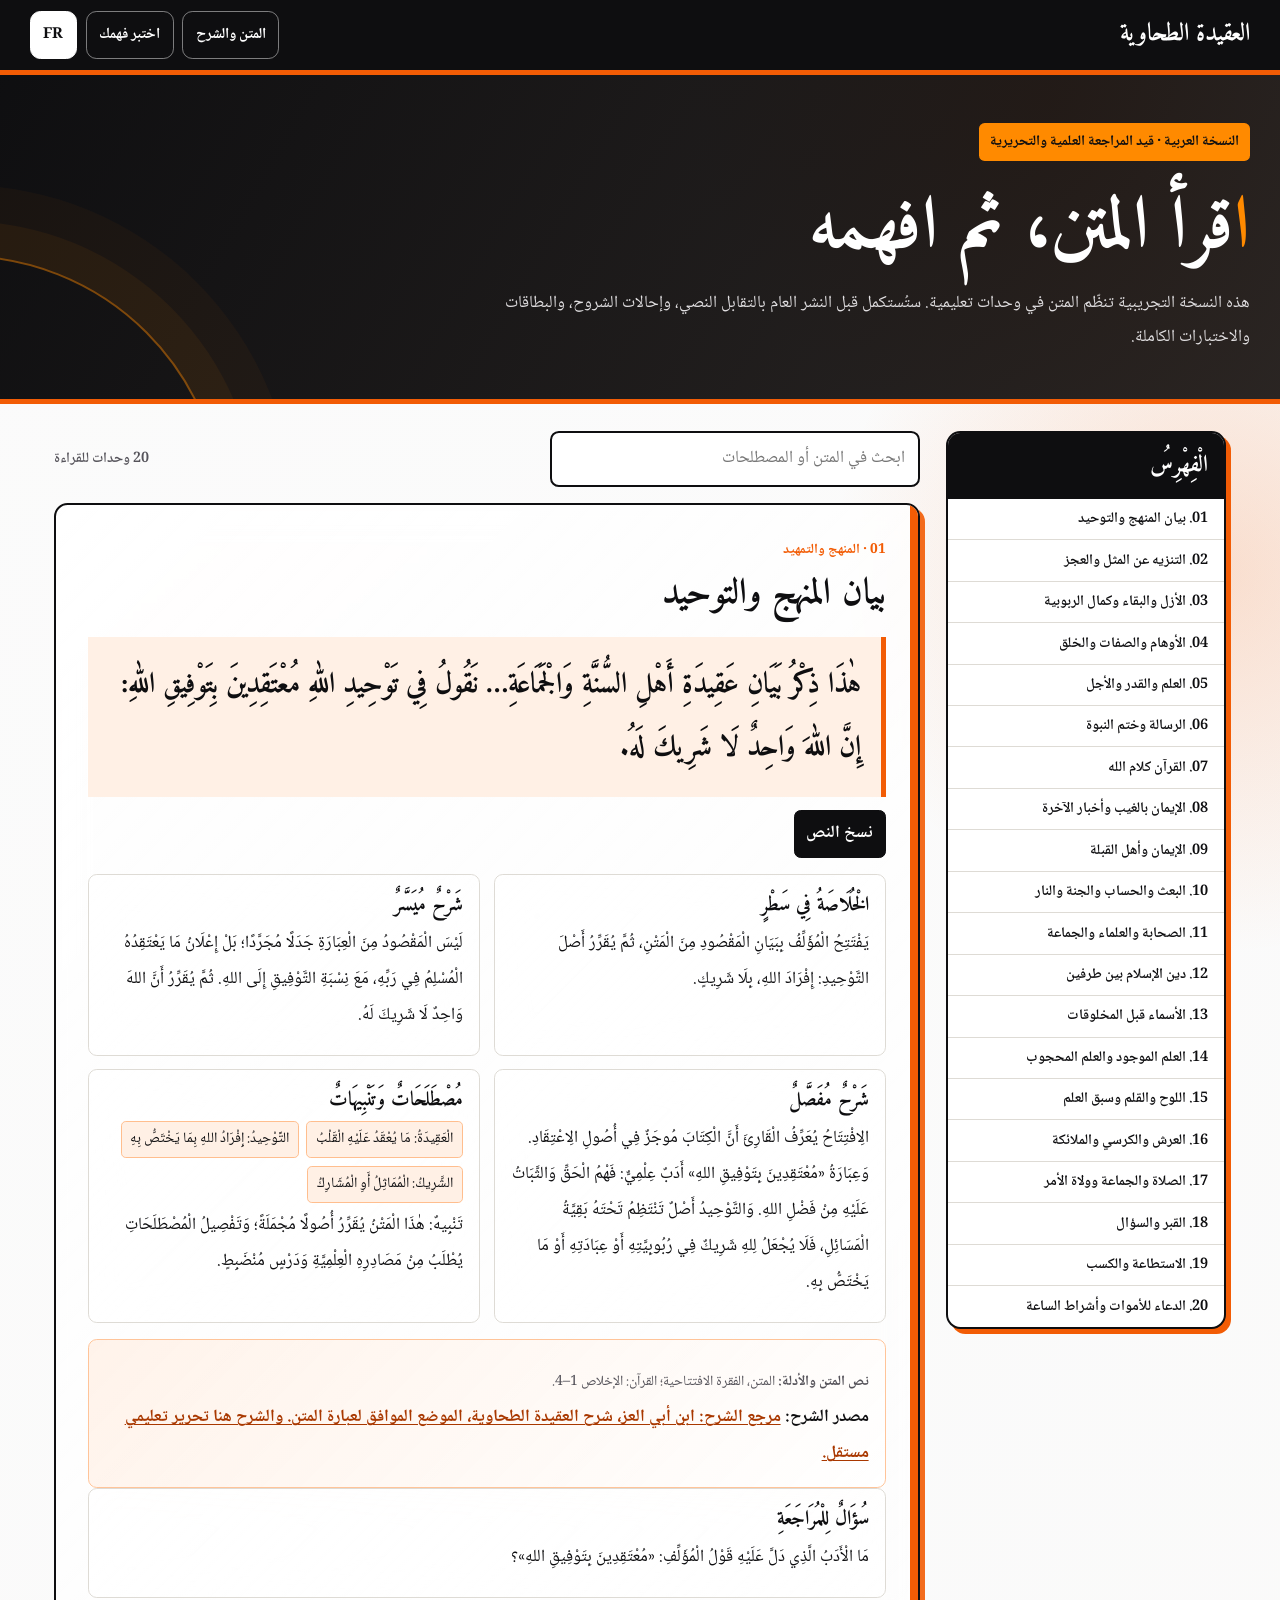
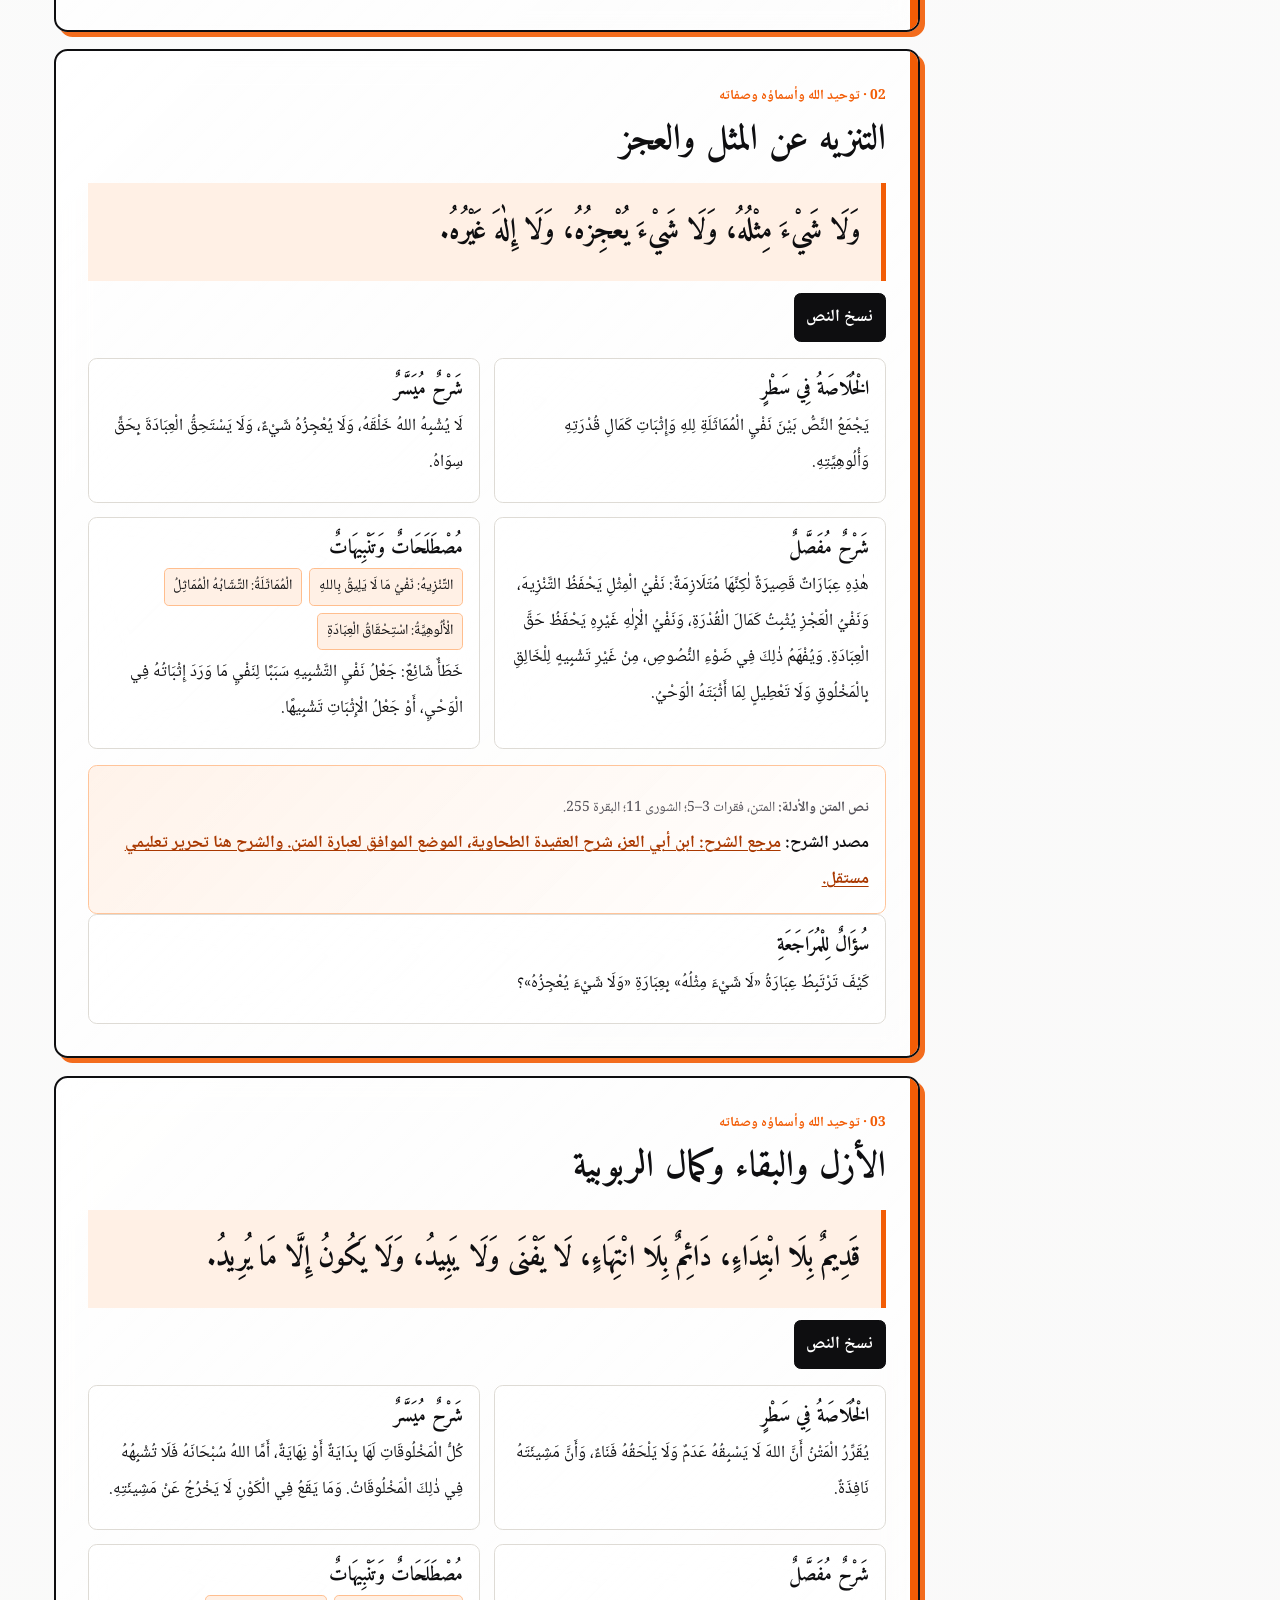
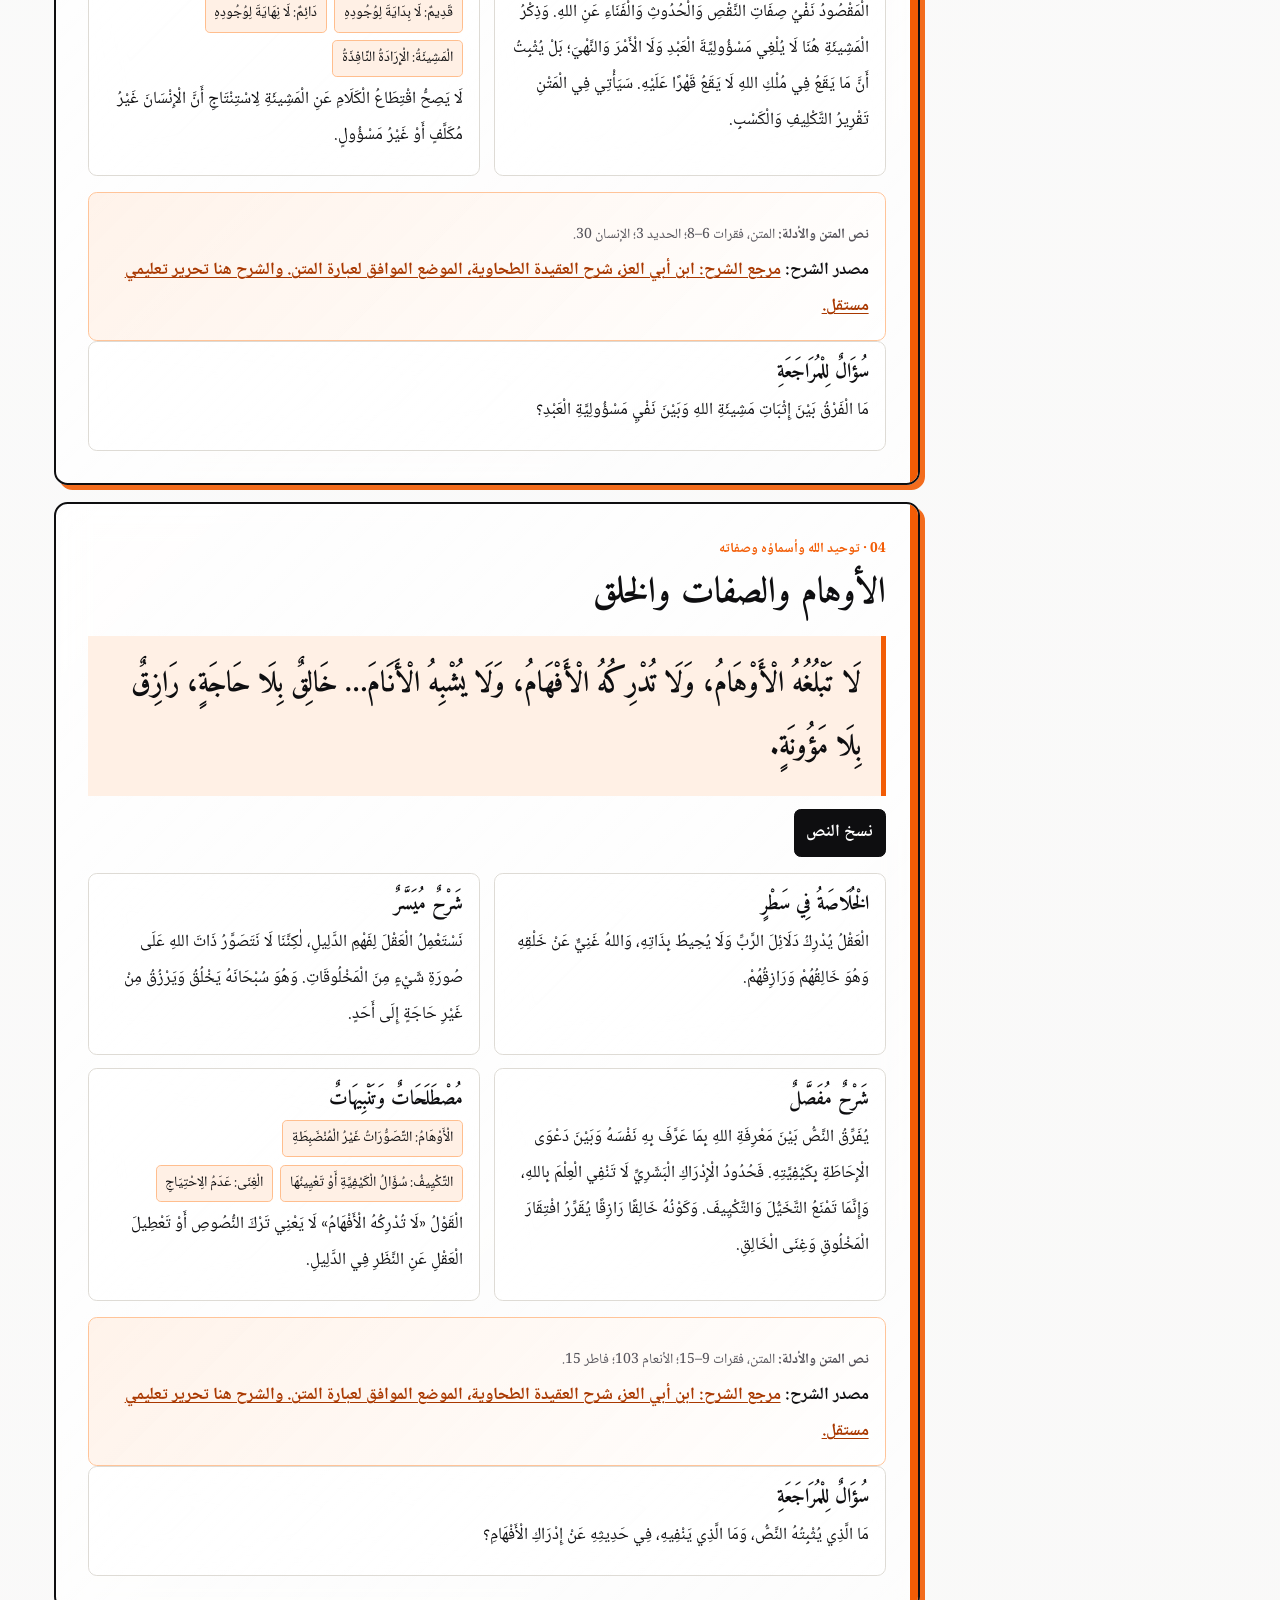
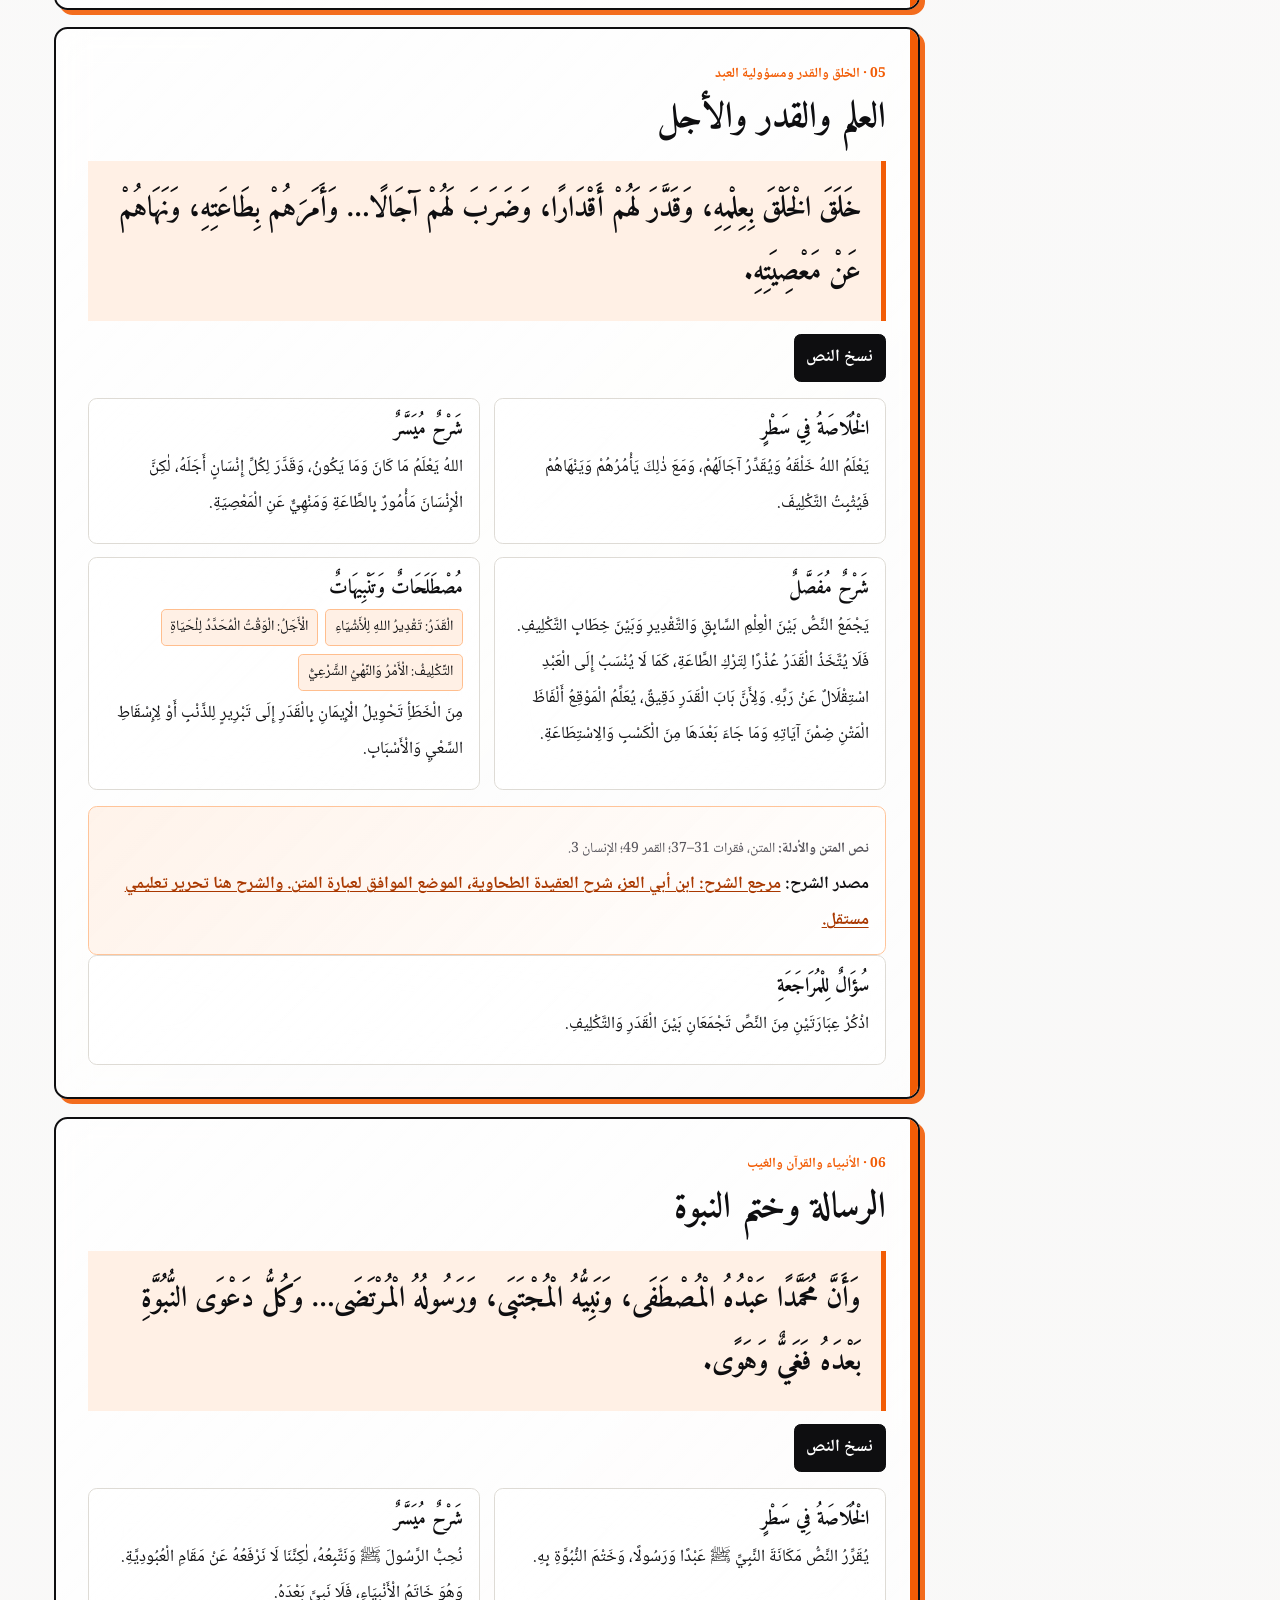
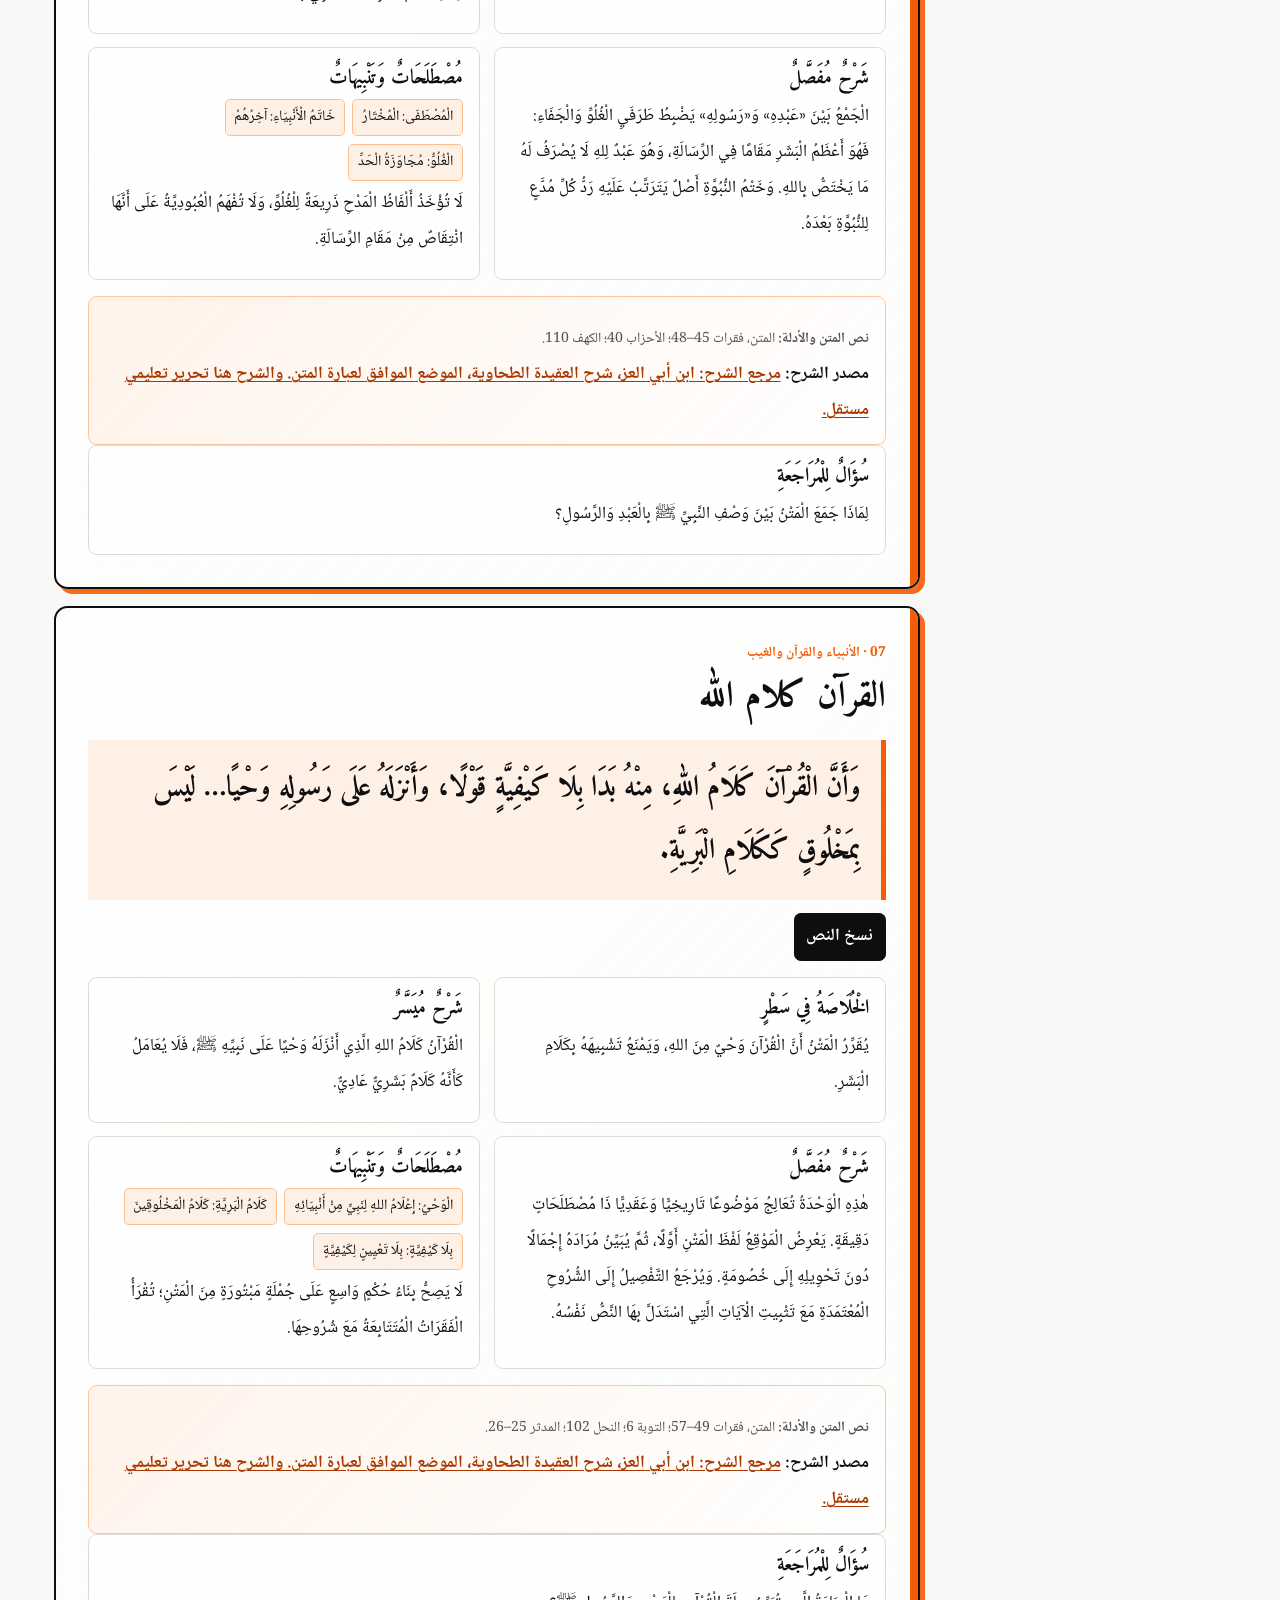
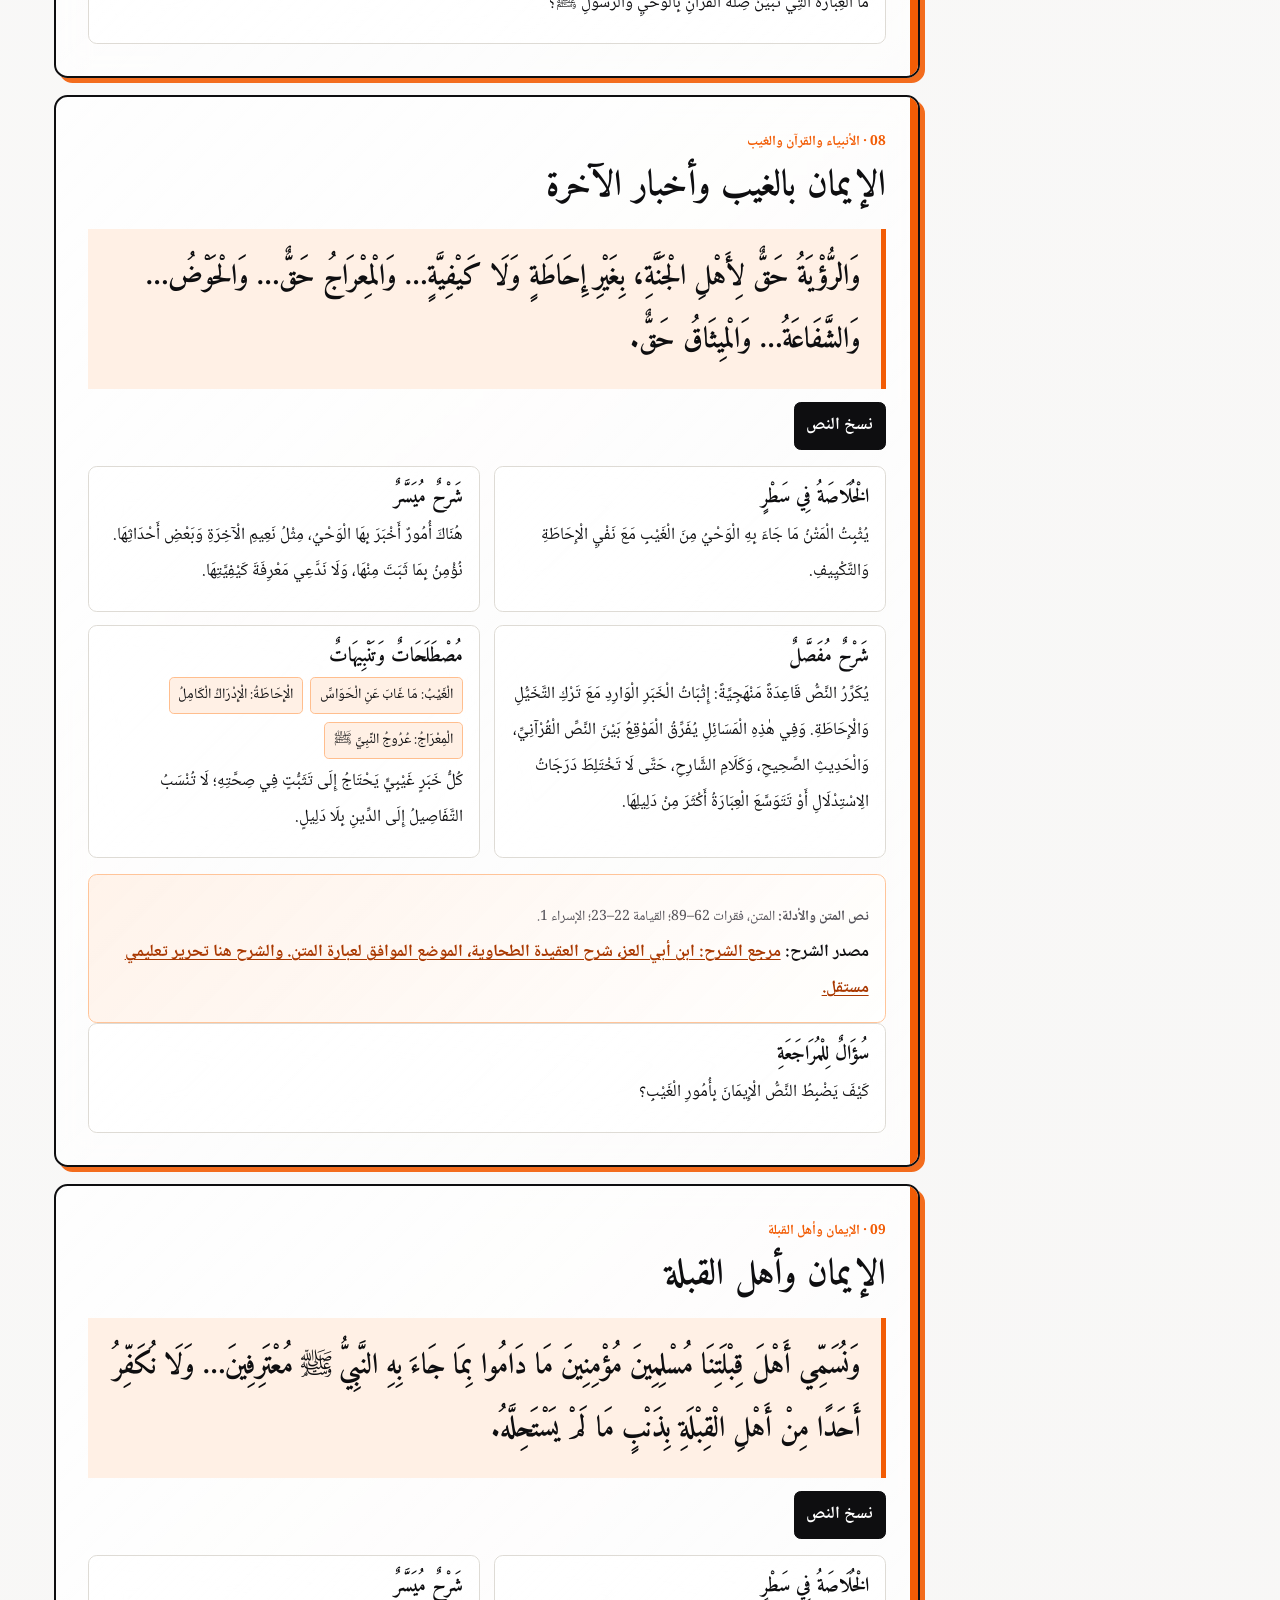
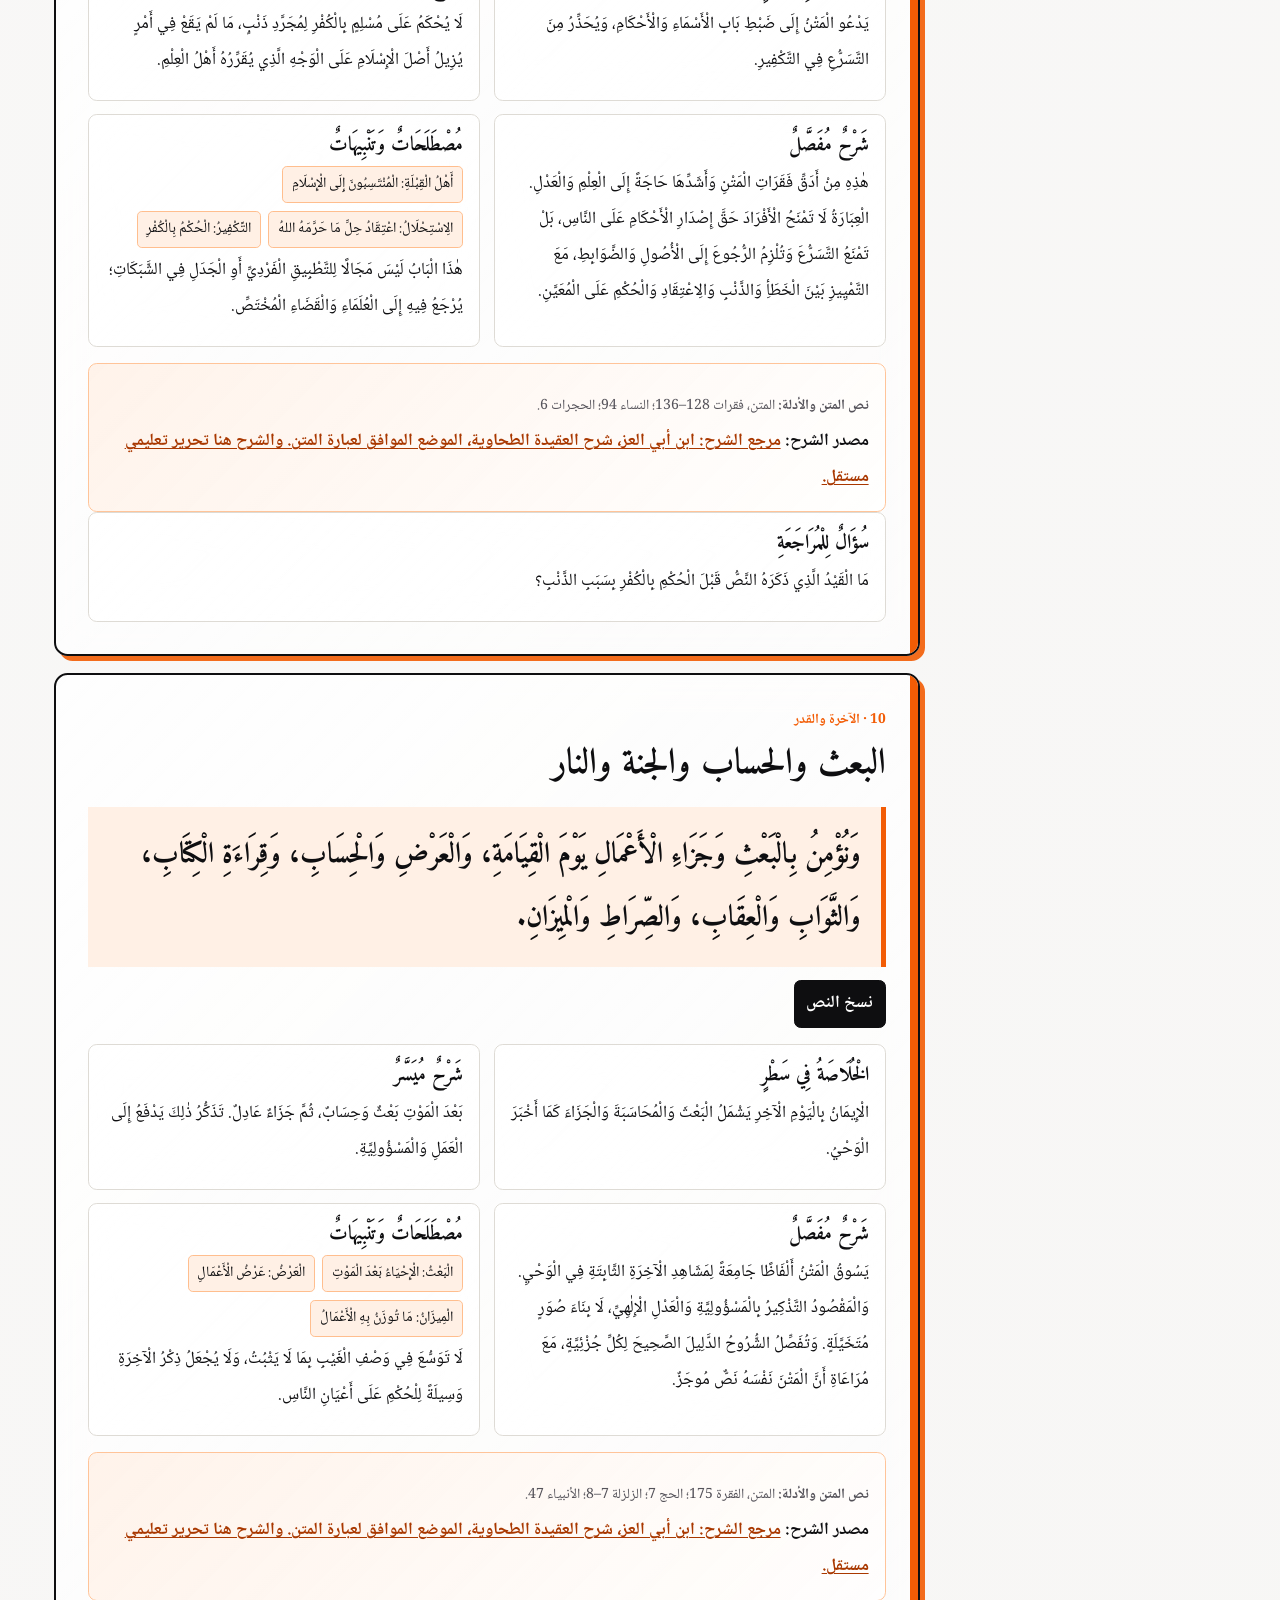
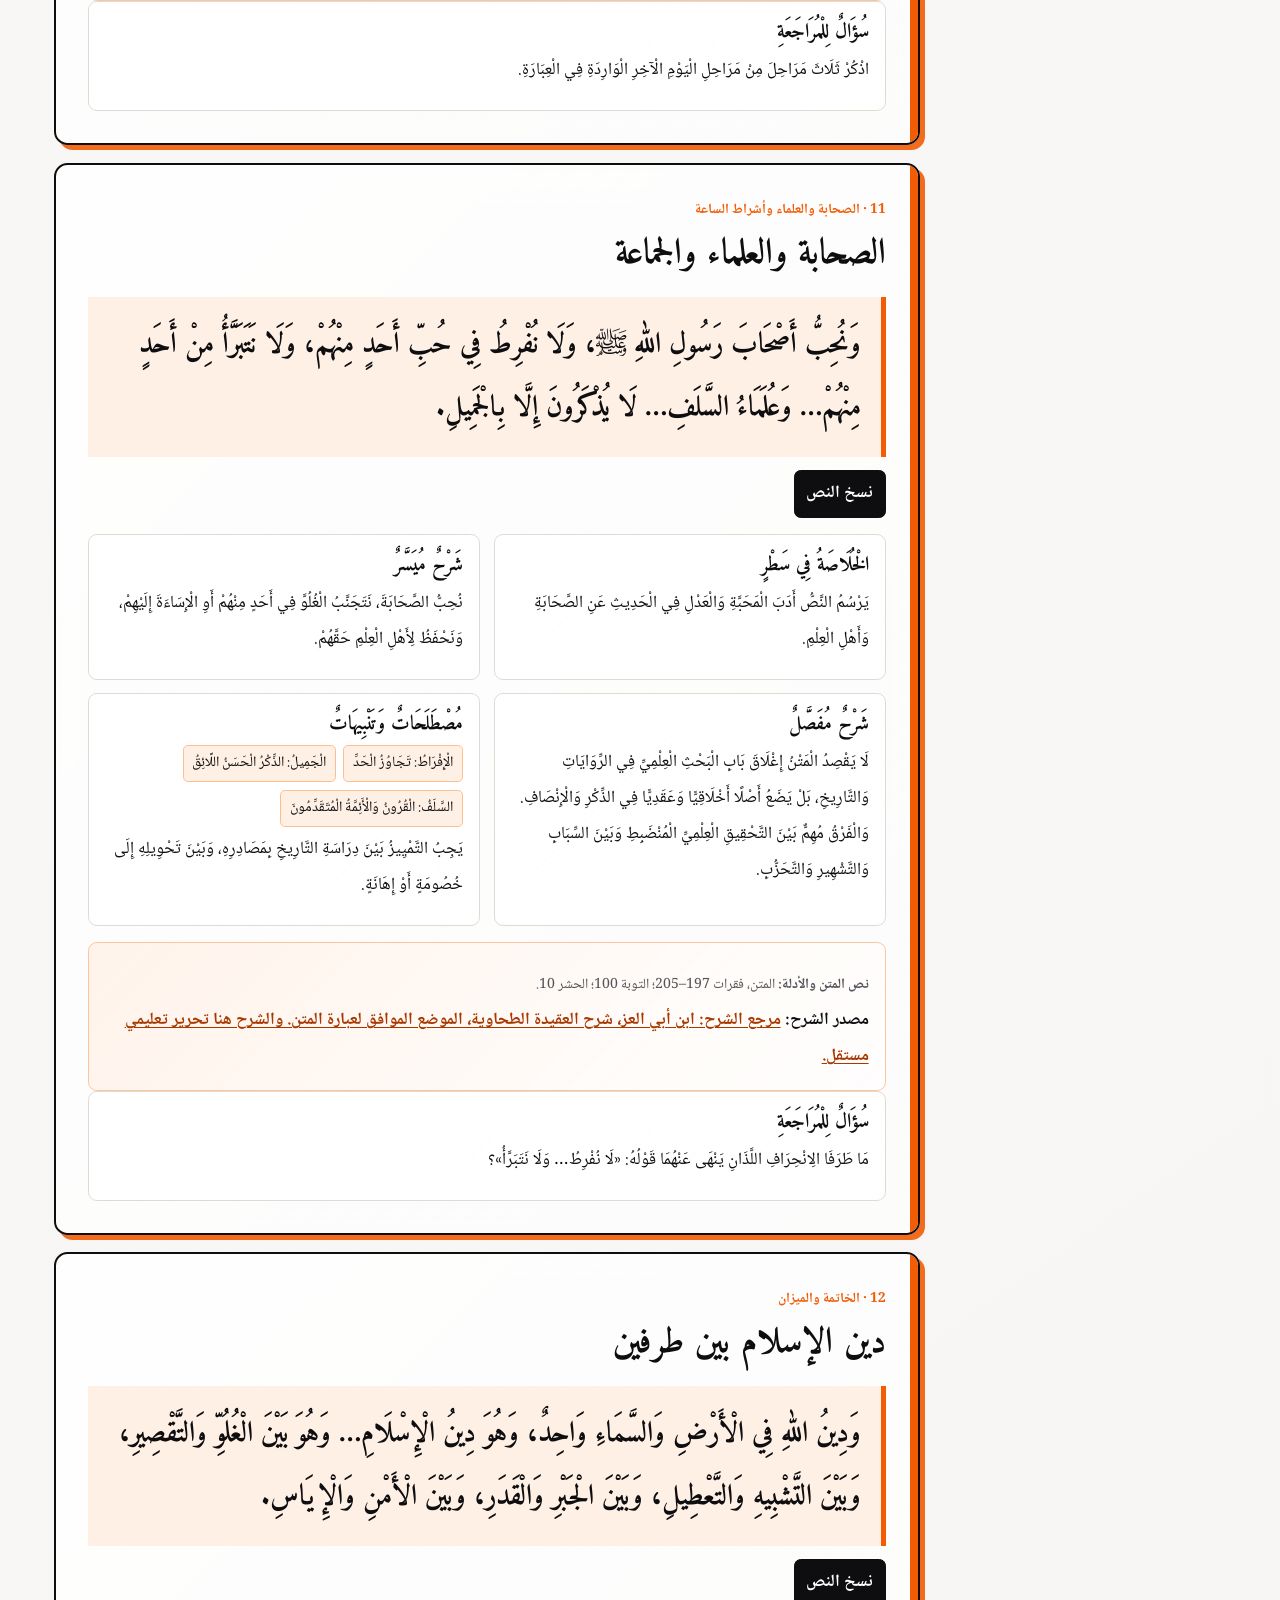
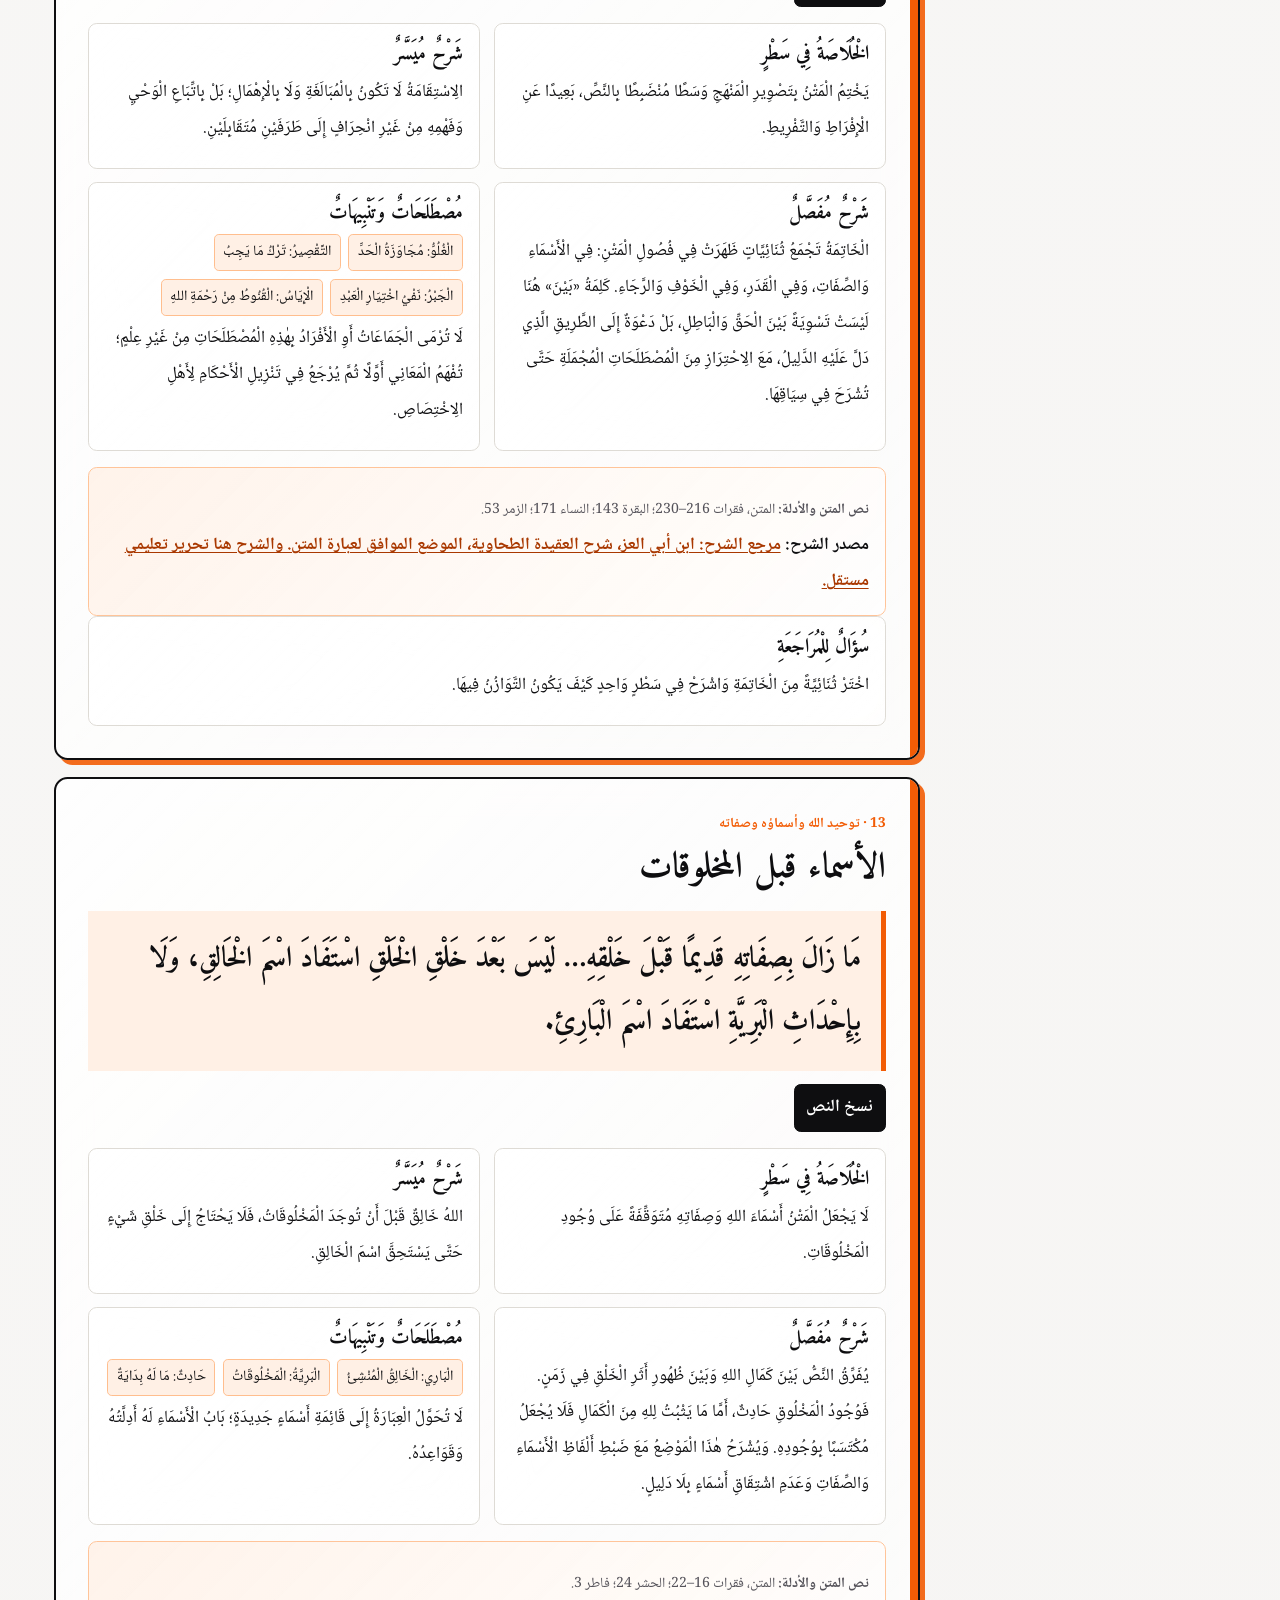
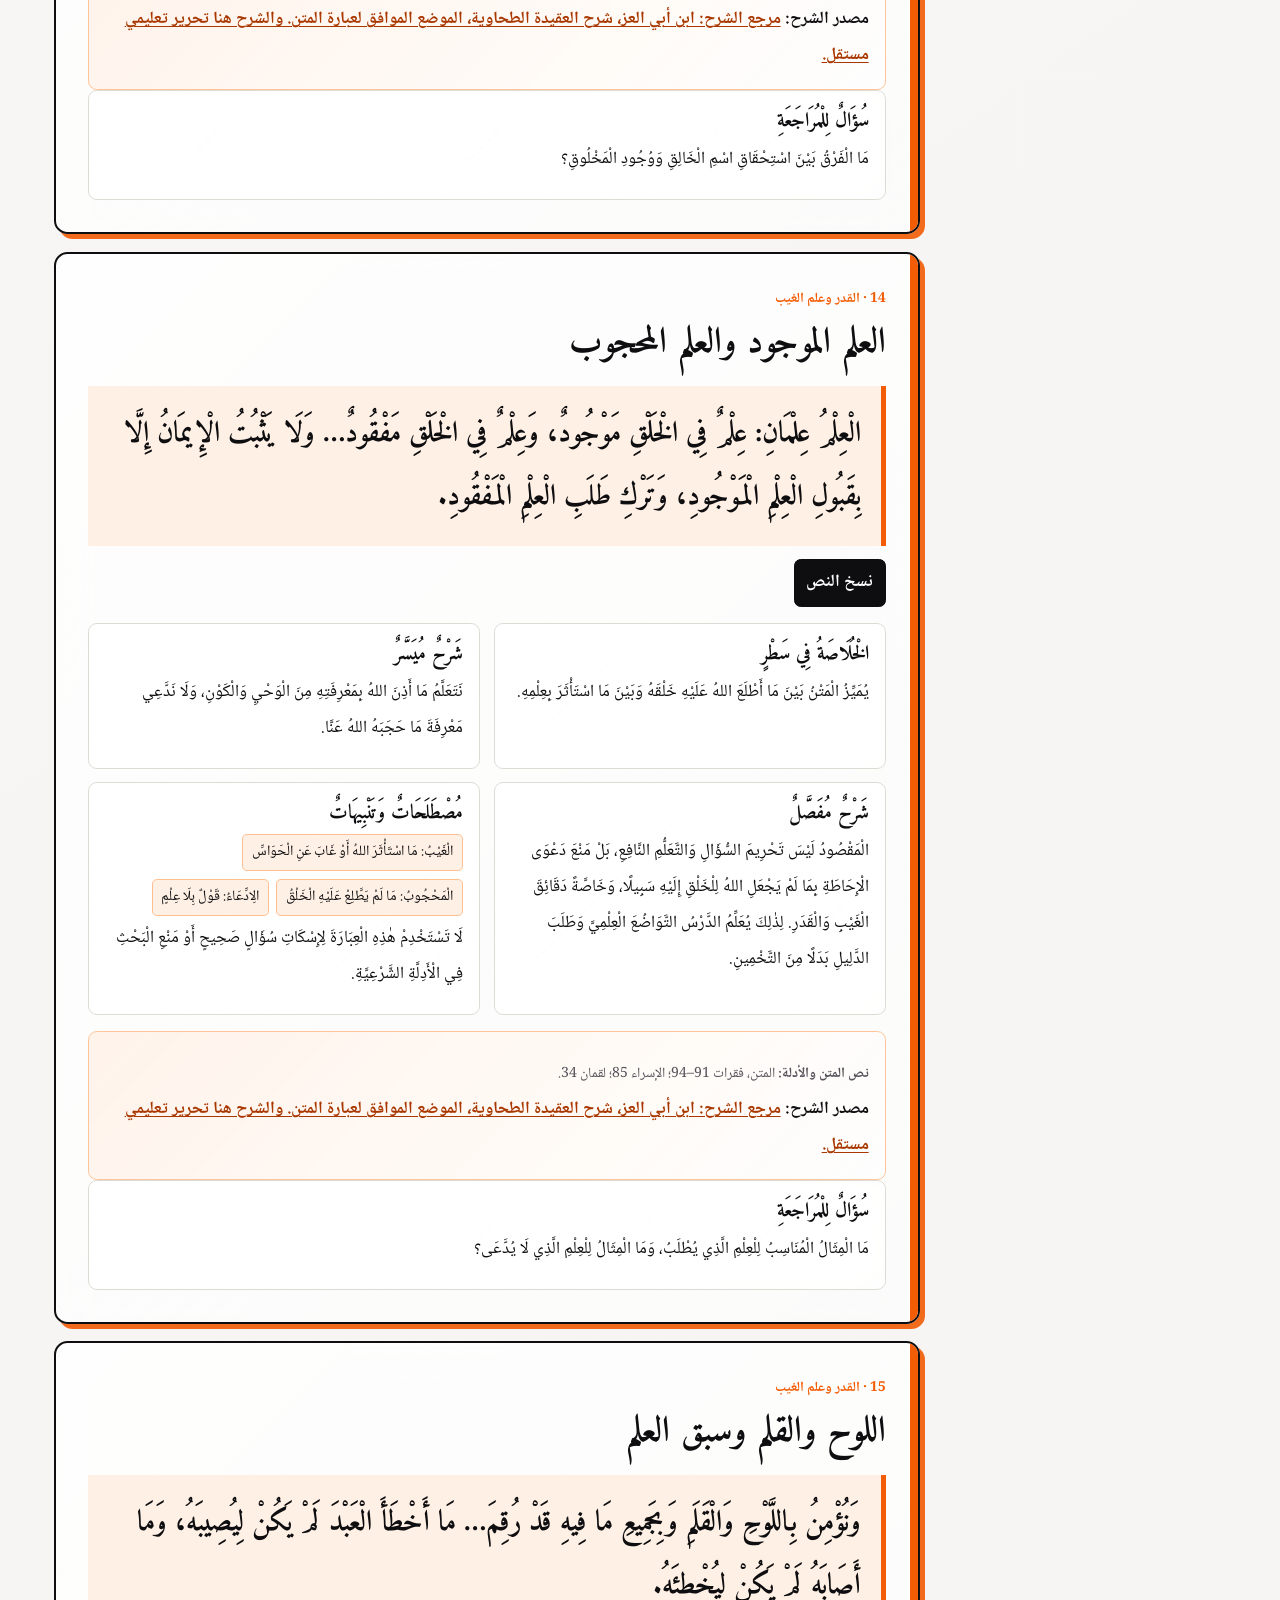
==== commit ab019252: "feat: vocalize Arabic explanations glossary and review questions" ====
--- a/ar/index.html
+++ b/ar/index.html
@@ -4,8 +4,8 @@
   <body class="study-page">
     <header class="site-header"><a class="site-brand" href="../">العقيدة الطحاوية</a><nav class="site-nav"><a href="#matn">المتن والشرح</a><a href="#quiz">اختبر فهمك</a><a class="locale-link" lang="fr" href="../fr/">FR</a></nav></header>
     <section class="study-hero"><div class="study-hero-inner"><p class="eyebrow">النسخة العربية · قيد المراجعة العلمية والتحريرية</p><h1>اقرأ المتن، ثم افهمه</h1><p>هذه النسخة التجريبية تنظّم المتن في وحدات تعليمية. ستُستكمل قبل النشر العام بالتقابل النصي، وإحالات الشروح، والبطاقات والاختبارات الكاملة.</p></div></section>
-    <main class="study-grid" id="matn"><aside class="toc"><h2>الفهرس</h2><nav data-toc></nav></aside><section><div class="content-controls"><input class="search" data-search type="search" placeholder="ابحث في المتن أو المصطلحات"><span class="progress" data-progress></span></div><div data-lessons></div><section class="quiz" id="quiz"><h2>اختبار قصير</h2><p>ما القاعدة التي تتكرر عند ذكر أمور الغيب في هذا المتن؟</p><div class="quiz-options"><button class="quiz-option" data-answer="false">تصوّر الكيفية بالتفصيل</button><button class="quiz-option" data-answer="true" data-correct="صحيح: يثبت الخبر الوارد، مع نفي الإحاطة والتكييف." data-wrong="راجع وحدة الإيمان بالغيب وأخبار الآخرة.">إثبات ما ثبت، مع ترك التكييف والإحاطة</button><button class="quiz-option" data-answer="false">رد الخبر لأنه غائب عن الحواس</button></div><p class="quiz-feedback" aria-live="polite"></p></section></section></main>
-    <section class="study-tools" id="cards"><h2>بطاقات المراجعة</h2><p class="tools-intro">بطاقات مختصرة من الوحدات الحالية؛ يمكن تنزيل كل بطاقة بصيغة PNG أو JPEG، ثم طباعتها. ستضاف البطاقات التفصيلية بعد المراجعة العلمية النهائية.</p><div class="cards-grid" data-cards></div><h2>قاموس المصطلحات</h2><div class="glossary-grid" data-glossary></div></section>
-    <footer>© NovaSkill Tech · 2026 · Salah Eddine Ahmed Abousoulaymane</footer><script src="../assets/content-ar.js"></script><script src="../assets/app.js"></script><script src="../assets/effects.js"></script>
+    <main class="study-grid" id="matn"><aside class="toc"><h2>الْفِهْرِسُ</h2><nav data-toc></nav></aside><section><div class="content-controls"><input class="search" data-search type="search" placeholder="ابحث في المتن أو المصطلحات"><span class="progress" data-progress></span></div><div data-lessons></div><section class="quiz" id="quiz"><h2>اخْتِبَارٌ قَصِيرٌ</h2><p>مَا الْقَاعِدَةُ الَّتِي تَتَكَرَّرُ عِنْدَ ذِكْرِ أُمُورِ الْغَيْبِ فِي هٰذَا الْمَتْنِ؟</p><div class="quiz-options"><button class="quiz-option" data-answer="false">تَصَوُّرُ الْكَيْفِيَّةِ بِالتَّفْصِيلِ</button><button class="quiz-option" data-answer="true" data-correct="صَحِيحٌ: يُثْبَتُ الْخَبَرُ الْوَارِدُ، مَعَ نَفْيِ الْإِحَاطَةِ وَالتَّكْيِيفِ." data-wrong="رَاجِعْ وَحْدَةَ الْإِيمَانِ بِالْغَيْبِ وَأَخْبَارِ الْآخِرَةِ.">إِثْبَاتُ مَا ثَبَتَ، مَعَ تَرْكِ التَّكْيِيفِ وَالْإِحَاطَةِ</button><button class="quiz-option" data-answer="false">رَدُّ الْخَبَرِ لِأَنَّهُ غَائِبٌ عَنِ الْحَوَاسِّ</button></div><p class="quiz-feedback" aria-live="polite"></p></section></section></main>
+    <section class="study-tools" id="cards"><h2>بِطَاقَاتُ الْمُرَاجَعَةِ</h2><p class="tools-intro">بطاقات مختصرة من الوحدات الحالية؛ يمكن تنزيل كل بطاقة بصيغة PNG أو JPEG، ثم طباعتها. ستضاف البطاقات التفصيلية بعد المراجعة العلمية النهائية.</p><div class="cards-grid" data-cards></div><h2>قَامُوسُ الْمُصْطَلَحَاتِ</h2><div class="glossary-grid" data-glossary></div></section>
+    <footer>© NovaSkill Tech · 2026 · Salah Eddine Ahmed Abousoulaymane</footer><script src="../assets/content-ar.js"></script><script src="../assets/vocalized-ar.js"></script><script src="../assets/app.js"></script><script src="../assets/effects.js"></script>
   </body>
 </html>
--- a/assets/site.css
+++ b/assets/site.css
@@ -1,7 +1,7 @@
-@import url('https://fonts.googleapis.com/css2?family=Amiri:wght@400;700&family=IBM+Plex+Sans+Arabic:wght@400;500;600;700&family=Playfair+Display:wght@600;700&display=swap');
+@import url('https://fonts.googleapis.com/css2?family=Amiri:wght@400;700&family=Noto+Naskh+Arabic:wght@400;500;600;700&family=Playfair+Display:wght@600;700&family=Source+Serif+4:opsz,wght@8..60,400;8..60,500;8..60,600;8..60,700&display=swap');
 
-:root { --ink:#0e0e10; --ink-soft:#222226; --ink-muted:#55535a; --orange:#f25c05; --orange-bright:#ff8a00; --orange-pale:#fff0e5; --white:#fff; --off-white:#f7f6f3; --line:#dedbd5; --serif:'Amiri',serif; --sans:'IBM Plex Sans Arabic',sans-serif; }
-* { box-sizing:border-box; } html { scroll-behavior:smooth; } body { margin:0; color:var(--ink); background:var(--off-white); font-family:var(--sans); font-size:16px; line-height:1.8; } a { color:inherit; } h1,h2,h3 { font-family:var(--serif); line-height:1.2; }
+:root { --ink:#0e0e10; --ink-soft:#222226; --ink-muted:#55535a; --orange:#f25c05; --orange-bright:#ff8a00; --orange-pale:#fff0e5; --white:#fff; --off-white:#f7f6f3; --line:#dedbd5; --serif:'Amiri',serif; --arabic:'Noto Naskh Arabic',serif; --latin:'Source Serif 4',Georgia,serif; }
+* { box-sizing:border-box; } html { scroll-behavior:smooth; } body { margin:0; color:var(--ink); background:var(--off-white); font-family:var(--arabic); font-size:17px; line-height:2; } html[lang="fr"] body { font-family:var(--latin); line-height:1.75; } a { color:inherit; } h1,h2,h3 { font-family:var(--serif); line-height:1.45; } html[lang="fr"] h1,html[lang="fr"] h2,html[lang="fr"] h3 { font-family:'Playfair Display',var(--latin); }
 .site-header { position:sticky; top:0; z-index:10; display:flex; justify-content:space-between; align-items:center; gap:1rem; min-height:4.6rem; padding:.65rem max(1rem,calc((100% - 1220px)/2)); color:var(--white); background:var(--ink); border-bottom:5px solid var(--orange); }.site-brand { color:var(--white); font-family:var(--serif); font-size:1.55rem; font-weight:700; text-decoration:none; white-space:nowrap; }.site-nav { display:flex; gap:.55rem; align-items:center; font-size:.94rem; font-weight:700; }.site-nav a { padding:.48rem .78rem; border:1px solid rgba(255,255,255,.46); border-radius:.65rem; text-decoration:none; transition:background .18s ease,color .18s ease; }.site-nav a:hover { color:var(--ink); background:var(--orange-bright); border-color:var(--orange-bright); }.locale-link { color:var(--ink); background:var(--white); border-color:var(--white)!important; }
 .landing { min-height:100svh; background:var(--off-white); }.landing-header { position:relative; }.landing-shell { max-width:1220px; margin:0 auto; padding:1.65rem; display:grid; grid-template-columns:295px minmax(0,1fr); gap:1.65rem; }.landing-rail { align-self:start; padding:1rem; color:var(--white); background:var(--ink); border:2px solid var(--ink); border-radius:1rem; box-shadow:7px 7px 0 var(--orange); }.landing-rail h2 { margin:.1rem 0 1rem; color:var(--orange-bright); font-size:1.48rem; }.landing-rail h2::before { content:'✦ '; }.rail-item { display:flex; gap:.7rem; align-items:flex-start; padding:.85rem 0; border-top:1px solid rgba(255,255,255,.2); }.rail-item:first-of-type { border-top:0; }.rail-number { flex:0 0 auto; color:var(--orange-bright); font-size:.82rem; font-weight:700; }.rail-item strong { display:block; font-size:1rem; line-height:1.35; }.rail-item small { display:block; color:#d6d5d6; line-height:1.45; }.rail-note { margin:1rem 0 0; padding:.85rem; color:var(--ink); background:var(--orange-bright); border-radius:.6rem; font-size:.9rem; font-weight:600; line-height:1.55; }.landing-main { min-width:0; }
 .hero { position:relative; min-height:500px; overflow:hidden; padding:clamp(2rem,5vw,4.2rem); color:var(--white); background:radial-gradient(circle at 92% 15%,rgba(242,92,5,.62),transparent 21rem),linear-gradient(135deg,#0a0a0c,#202026); border:2px solid var(--ink); border-radius:1rem; box-shadow:7px 7px 0 var(--orange); }.hero::after { content:''; position:absolute; width:420px; height:420px; left:-240px; bottom:-270px; border:2px solid rgba(255,138,0,.6); border-radius:50%; box-shadow:0 0 0 36px rgba(255,138,0,.06),0 0 0 73px rgba(255,138,0,.05); pointer-events:none; }.hero > * { position:relative; z-index:1; }.eyebrow { width:max-content; max-width:100%; margin:0; padding:.28rem .7rem; color:var(--ink); background:var(--orange-bright); border-radius:.35rem; font-size:.9rem; font-weight:700; } h1 { max-width:700px; margin:1rem 0 .7rem; font-size:clamp(3rem,7vw,6.2rem); }.hero h1 em { display:block; color:var(--orange-bright); font-style:normal; }.hero-lead { max-width:680px; margin:0; font-size:clamp(1.08rem,2vw,1.38rem); line-height:1.7; }.hero-actions { display:flex; flex-wrap:wrap; gap:.7rem; margin-top:2rem; }.button { display:inline-flex; align-items:center; justify-content:center; min-height:3.1rem; padding:.65rem 1rem; border:2px solid var(--white); border-radius:.55rem; font-weight:700; text-decoration:none; transition:transform .18s ease,background .18s ease; }.button:hover { transform:translateY(-2px); }.primary { color:var(--ink); background:var(--orange-bright); border-color:var(--orange-bright); }.secondary { color:var(--white); background:transparent; }.note { margin-top:1.35rem; color:#d1d0d2; font-size:.92rem; }.landing-stats { display:grid; grid-template-columns:repeat(3,1fr); gap:.8rem; margin-top:1.1rem; }.landing-stat { padding:1rem; background:var(--white); border:2px solid var(--ink); border-radius:.75rem; box-shadow:4px 4px 0 var(--orange); }.landing-stat strong { display:block; color:var(--orange); font-size:1.65rem; line-height:1; }.landing-stat span { display:block; margin-top:.25rem; font-size:.9rem; font-weight:700; }.promise { max-width:1220px; padding:1.65rem; margin:0 auto; display:grid; grid-template-columns:repeat(3,1fr); gap:1rem; }.promise article,.source-note { padding:1.4rem; background:var(--white); border:2px solid var(--ink); border-radius:.85rem; box-shadow:5px 5px 0 var(--orange); }.promise span { color:var(--orange); font-weight:700; }.promise h2 { margin:.2rem 0 .6rem; font-size:1.65rem; }.promise p { margin:0; }.source-note { max-width:1185px; margin:0 auto 2.7rem; }.source-note h2 { margin-top:0; } footer { padding:2rem; color:var(--white); background:var(--ink); text-align:center; font-size:.9rem; }
@@ -11,11 +11,13 @@
 
 /* Surfaces bento en verre : le contraste reste volontairement élevé pour la lecture longue. */
 .landing { position:relative; overflow-x:hidden; background:linear-gradient(145deg,rgba(235,233,229,.95),rgba(246,226,214,.8)),radial-gradient(circle at 85% 8%,rgba(242,92,5,.22),transparent 29rem),radial-gradient(circle at 4% 76%,rgba(14,14,16,.15),transparent 32rem),#e7e4de; }
+.landing > main { display:grid; grid-template-columns:minmax(0,1fr); overflow:hidden; }.landing > main > .landing-shell,.landing > main > .promise,.landing > main > .source-note { grid-column:1; min-width:0; }
 .landing::before { content:''; position:fixed; z-index:-1; inset:0; pointer-events:none; background:linear-gradient(120deg,rgba(255,255,255,.02) 0 38%,rgba(255,138,0,.1) 56%,transparent 78%); }
 .landing-stats,.promise,.study-tools { position:relative; z-index:1; }.landing-stat,.promise article,.source-note,.lesson,.panel,.glossary-grid article { background:linear-gradient(135deg,rgba(255,255,255,.86),rgba(255,255,255,.62)); backdrop-filter:blur(16px) saturate(1.15); -webkit-backdrop-filter:blur(16px) saturate(1.15); }
 .study-page { background:radial-gradient(circle at 95% 2%,rgba(242,92,5,.18),transparent 24rem),linear-gradient(145deg,#fbfbfb,#f2f0ed); }.study-hero { position:relative; overflow:hidden; background:linear-gradient(120deg,rgba(10,10,12,.98),rgba(31,26,24,.95)),radial-gradient(circle at 82% 8%,rgba(242,92,5,.7),transparent 22rem); }.study-hero::after { content:''; position:absolute; width:520px; height:520px; left:-300px; bottom:-380px; border:2px solid rgba(255,138,0,.45); border-radius:50%; box-shadow:0 0 0 34px rgba(255,138,0,.06),0 0 0 70px rgba(255,138,0,.04); }.study-hero-inner { position:relative; z-index:1; }
 .source-block { margin-top:1rem; padding:.8rem 1rem; border:1px solid #ffc499; border-radius:.55rem; background:linear-gradient(135deg,rgba(255,240,229,.8),rgba(255,255,255,.7)); }.source-block p { margin:.15rem 0; }.commentary-reference a { color:#a93800; font-weight:700; text-decoration-thickness:1px; text-underline-offset:3px; }.commentary-reference a:hover { color:var(--ink); }
-.recall-card { position:relative; overflow:hidden; min-height:310px; isolation:isolate; background:radial-gradient(circle at 88% 8%,rgba(242,92,5,.72),transparent 11rem),linear-gradient(145deg,#0c0c0e,#222228); border-radius:1rem; box-shadow:7px 7px 0 var(--orange); }.recall-card::before { content:''; position:absolute; z-index:-1; inset:0; background:linear-gradient(112deg,transparent 0 60%,rgba(255,255,255,.06) 61% 66%,transparent 67%); }.recall-card:nth-child(3n+2),.recall-card:nth-child(3n) { background:radial-gradient(circle at 88% 8%,rgba(242,92,5,.72),transparent 11rem),linear-gradient(145deg,#0c0c0e,#222228); }.card-head { display:flex; align-items:center; justify-content:space-between; gap:.6rem; padding-bottom:.65rem; border-bottom:1px solid rgba(255,255,255,.24); }.card-head span { display:grid; place-items:center; width:2.1rem; height:2.1rem; color:var(--ink); background:var(--orange-bright); border-radius:.4rem; font-size:.82rem; font-weight:800; }.card-head p { margin:0; color:var(--orange-bright); font-size:.82rem; font-weight:700; }.recall-card h3 { margin:1rem 0 .75rem; color:var(--white); }.card-rule { flex:1; padding:.75rem; color:var(--ink); background:rgba(255,255,255,.96); border-right:4px solid var(--orange); border-radius:.45rem; line-height:1.62; }.card-terms { margin-top:.8rem; }.card-actions button { min-height:2.45rem; }.recall-card .term { background:rgba(255,255,255,.92); }
+.hero-lead,.note,.rail-item,.rail-note,.promise p,.source-note p,.panel p,.panel li,.source-block,.tools-intro,.references,.card-rule { font-family:var(--arabic); line-height:2.12; }.matn { font-family:var(--serif); line-height:2.18; letter-spacing:0; }.term { line-height:1.75; }
+.recall-card { position:relative; overflow:hidden; min-height:310px; isolation:isolate; background:radial-gradient(circle at 88% 8%,rgba(242,92,5,.72),transparent 11rem),linear-gradient(145deg,#0c0c0e,#222228); border-radius:1rem; box-shadow:7px 7px 0 var(--orange); }.recall-card::before { content:''; position:absolute; z-index:-1; inset:0; background:linear-gradient(112deg,transparent 0 60%,rgba(255,255,255,.06) 61% 66%,transparent 67%); }.recall-card:nth-child(3n+2),.recall-card:nth-child(3n) { background:radial-gradient(circle at 88% 8%,rgba(242,92,5,.72),transparent 11rem),linear-gradient(145deg,#0c0c0e,#222228); }.card-head { display:flex; align-items:center; justify-content:space-between; gap:.6rem; padding-bottom:.65rem; border-bottom:1px solid rgba(255,255,255,.24); }.card-head span { display:grid; place-items:center; width:2.1rem; height:2.1rem; color:var(--ink); background:var(--orange-bright); border-radius:.4rem; font-size:.82rem; font-weight:800; }.card-head p { margin:0; color:var(--orange-bright); font-size:.82rem; font-weight:700; }.recall-card h3 { margin:1rem 0 .75rem; color:var(--white); line-height:1.55; }.card-rule { flex:1; padding:.75rem; color:var(--ink); background:rgba(255,255,255,.96); border-right:4px solid var(--orange); border-radius:.45rem; line-height:2.12; }.card-terms { margin-top:.8rem; }.card-actions button { min-height:2.45rem; }.recall-card .term { background:rgba(255,255,255,.92); }
 html[dir="ltr"] .card-rule { border-right:0; border-left:4px solid var(--orange); }
 
 /* Relief 3D limité au pointeur : les surfaces restent fixes et lisibles au clavier et sur mobile. */
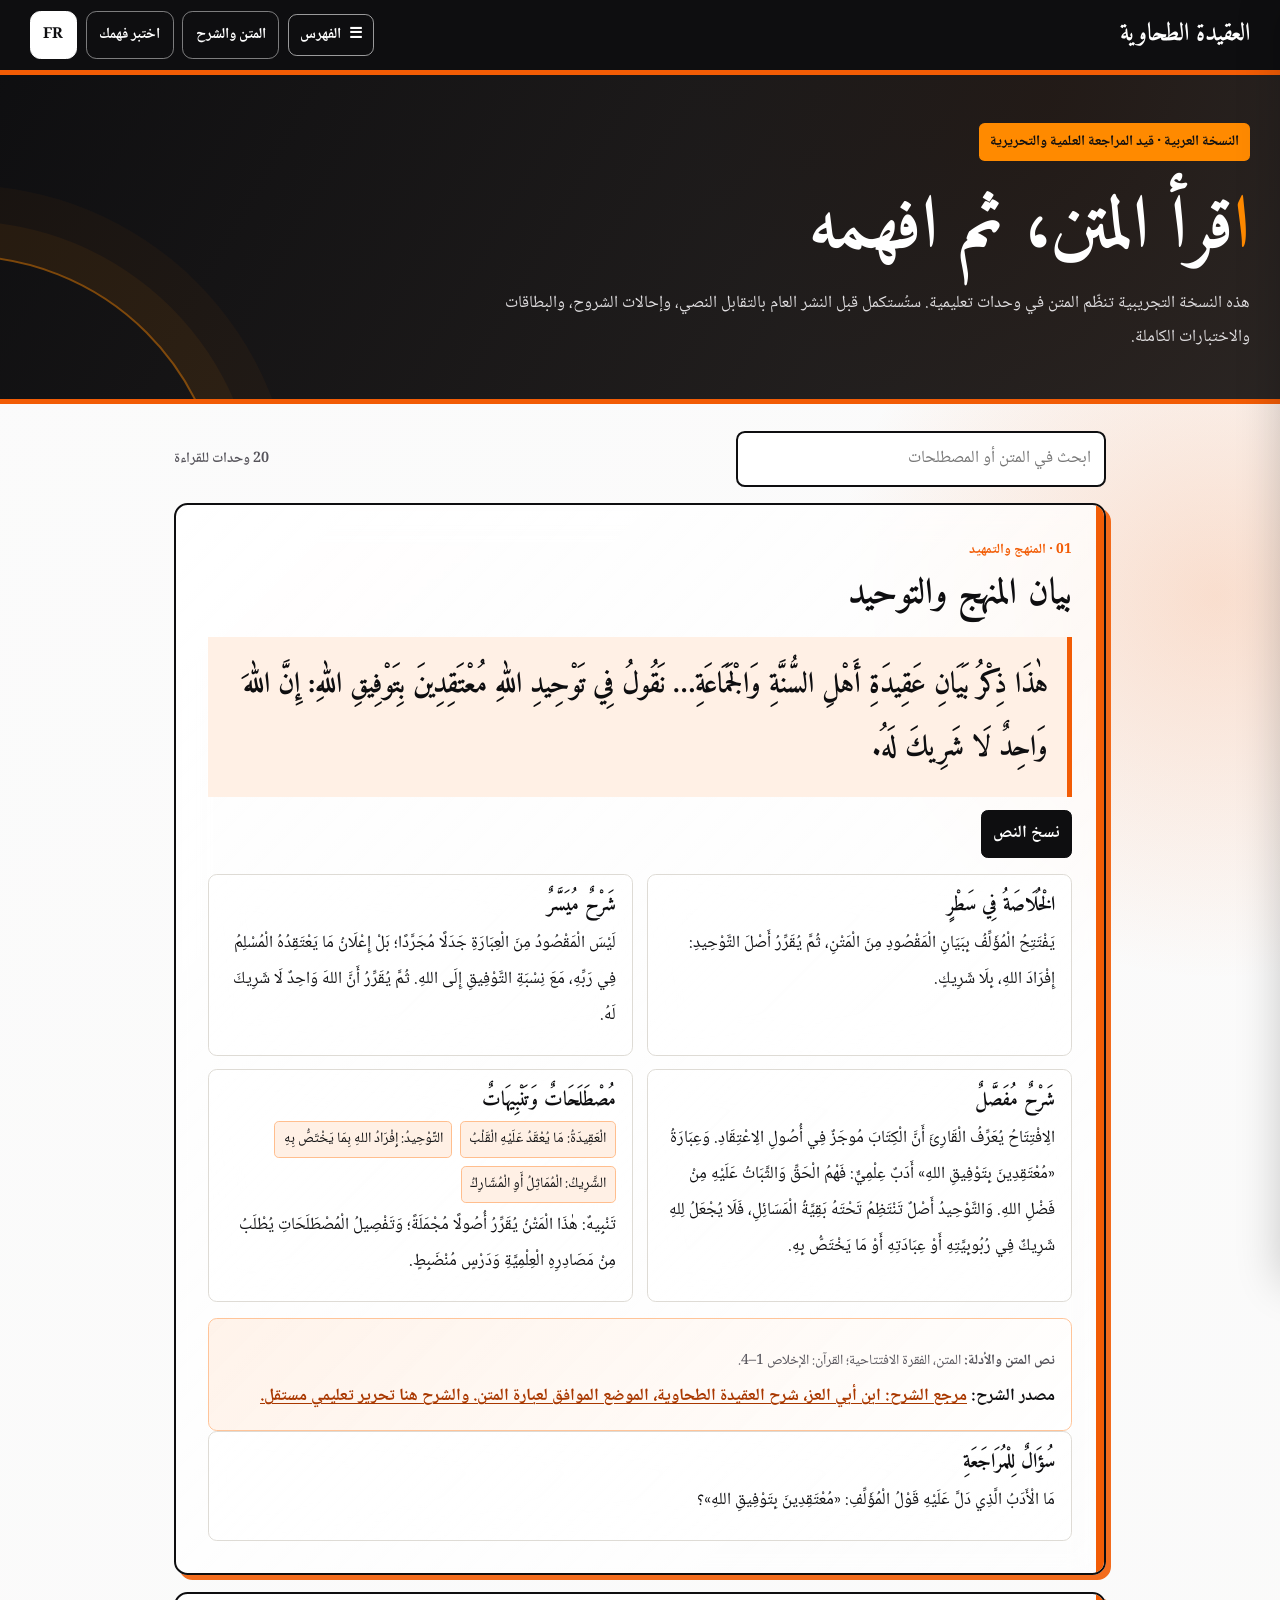
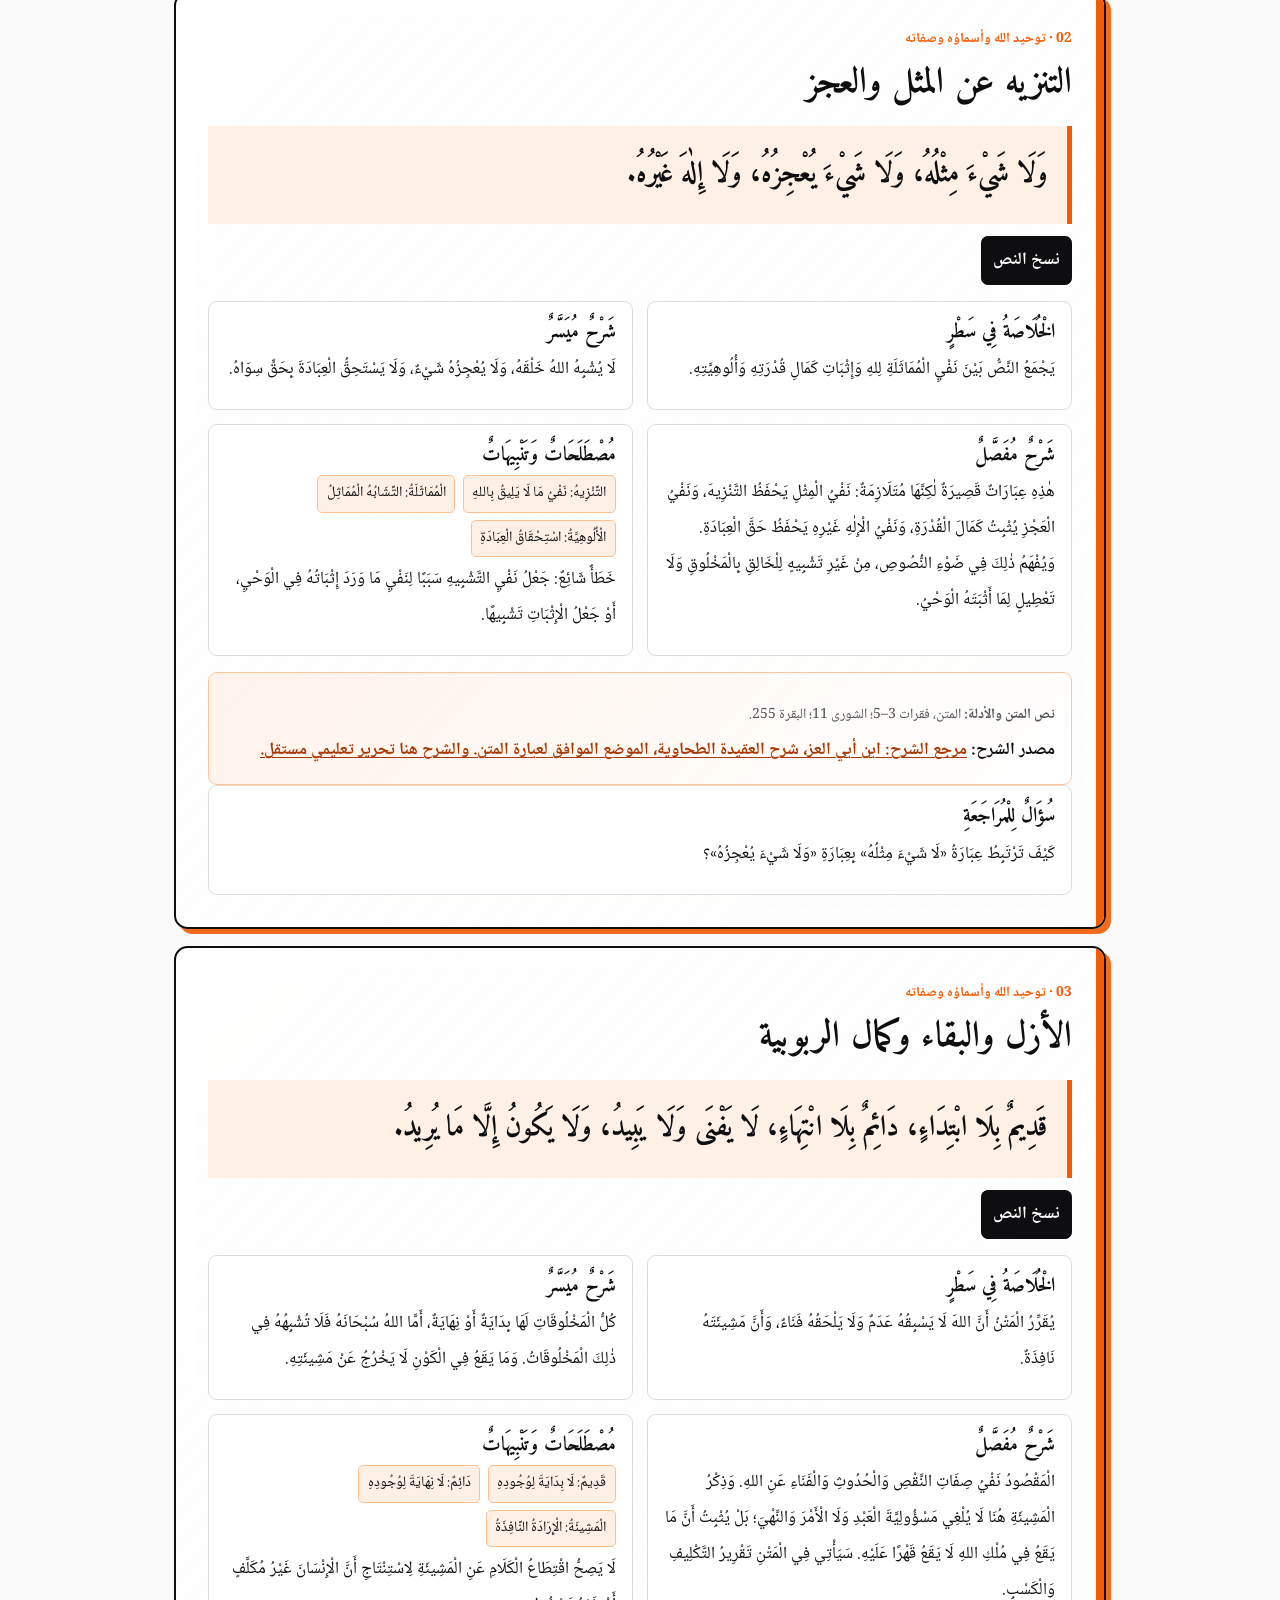
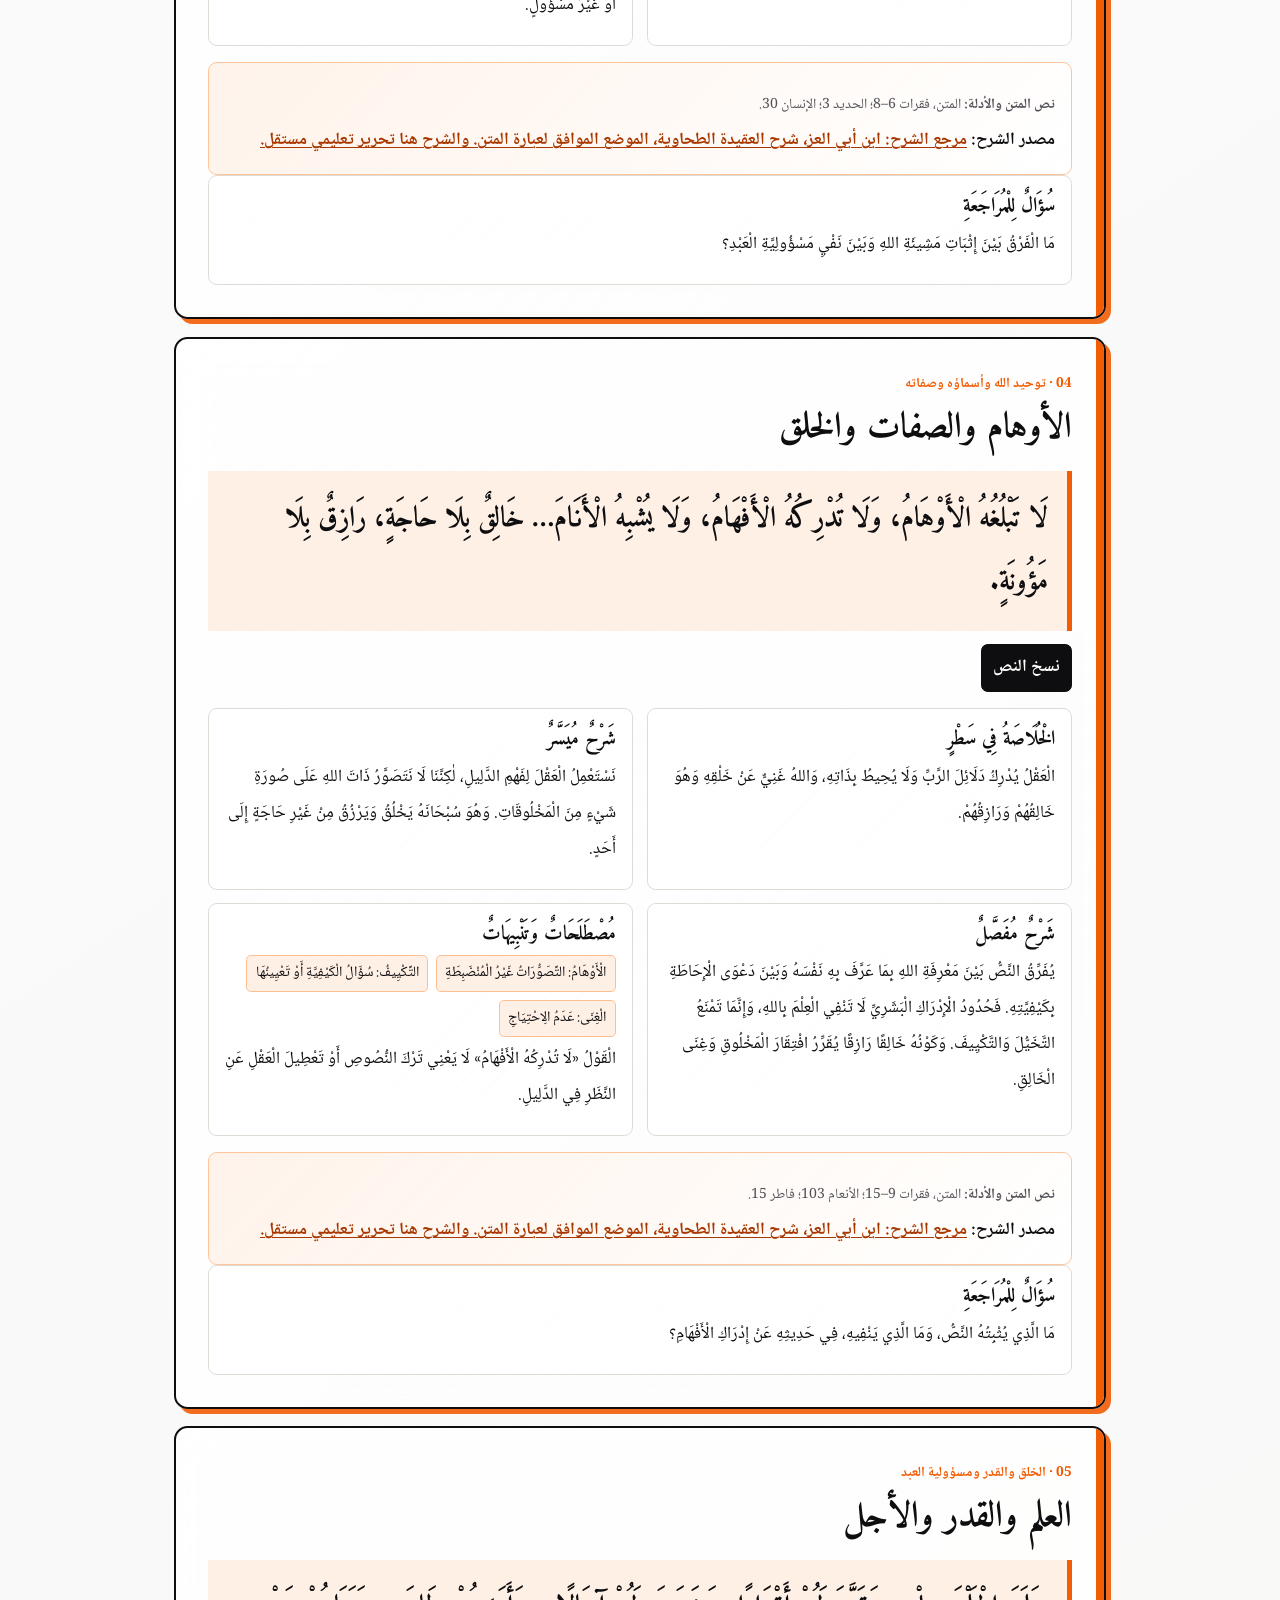
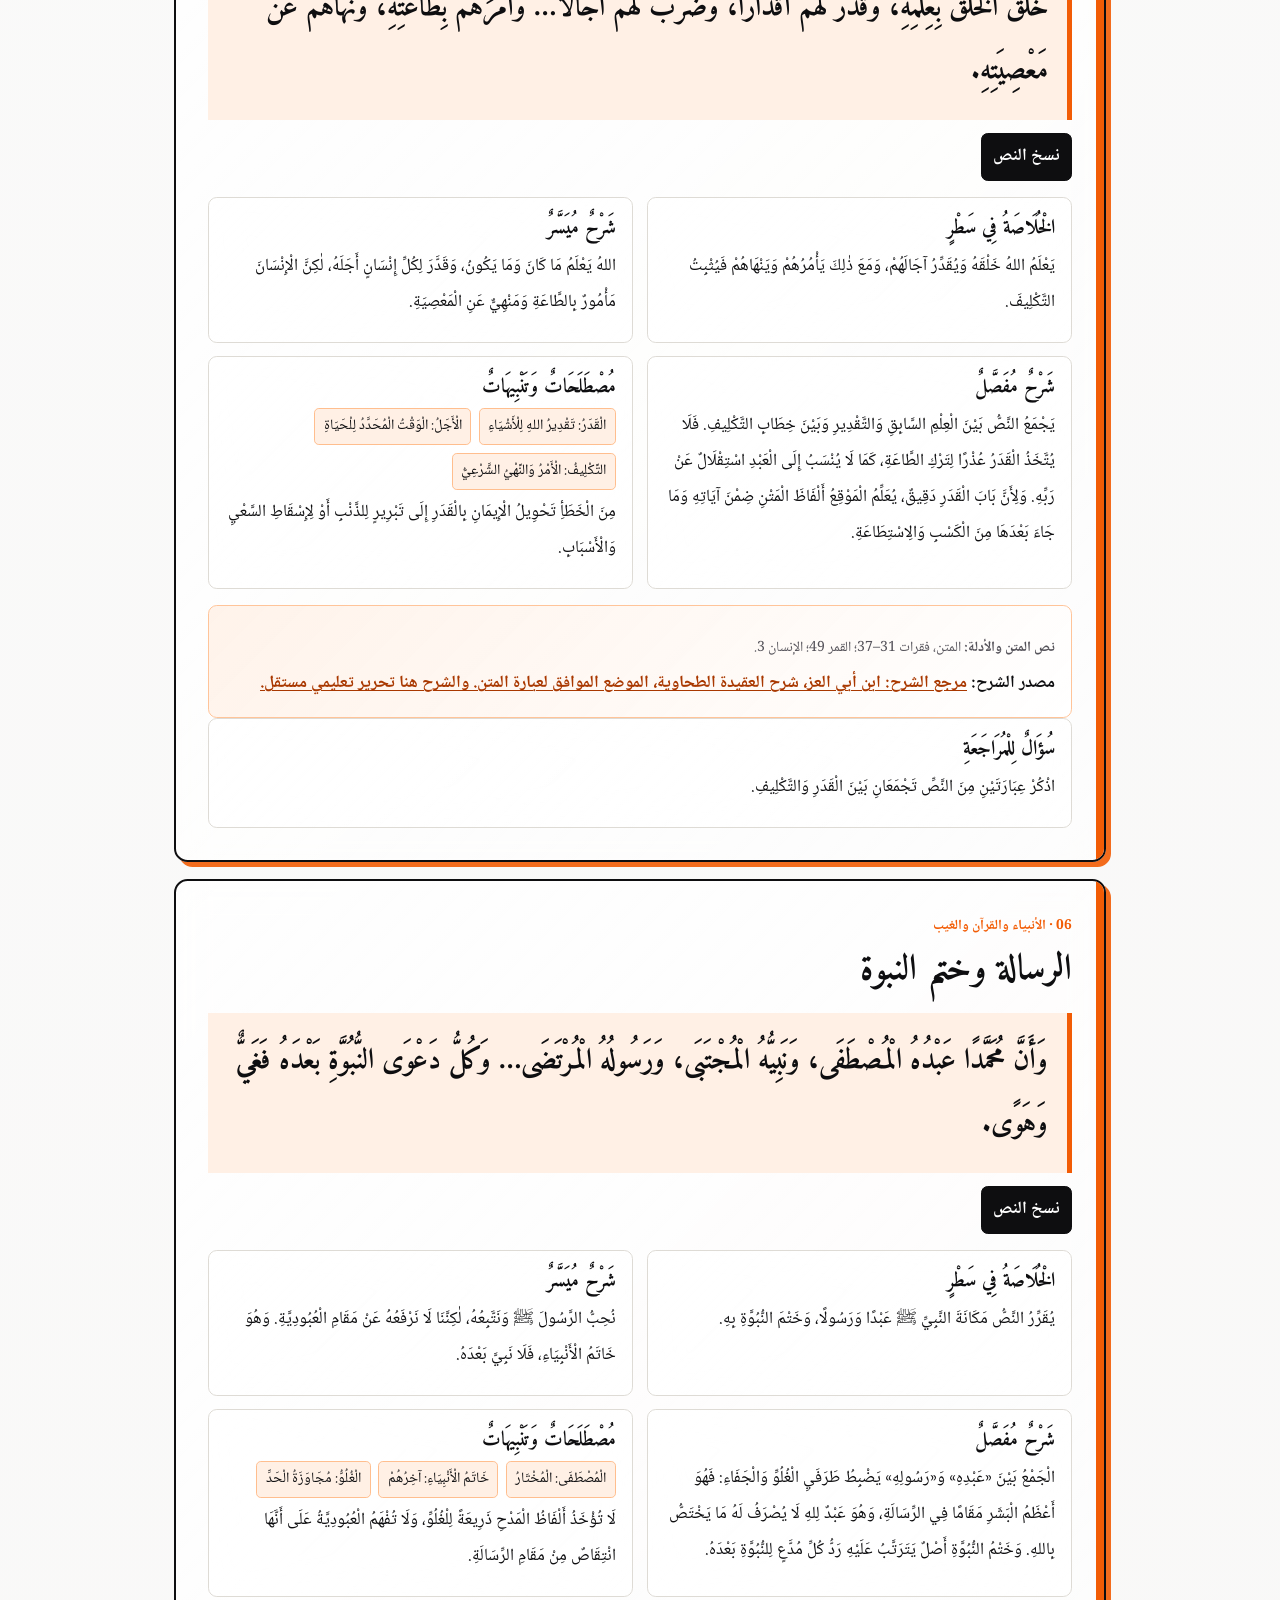
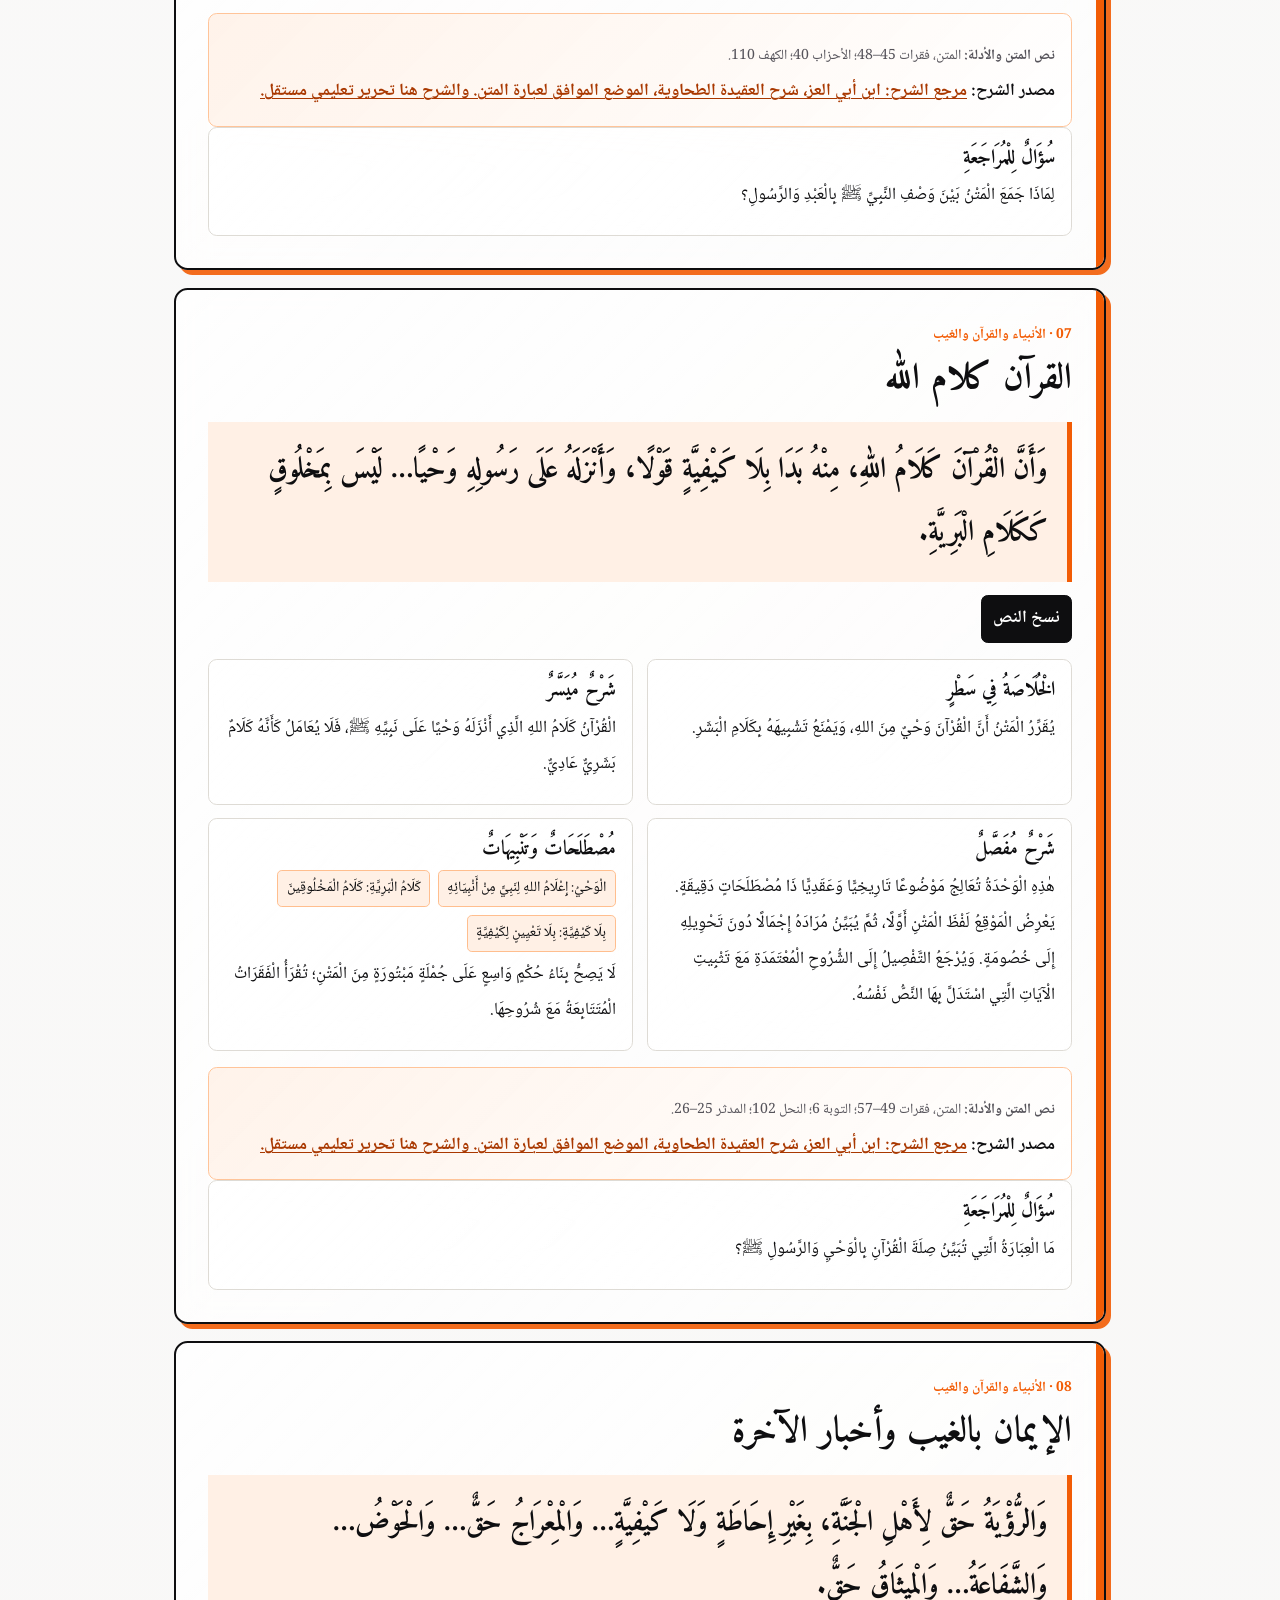
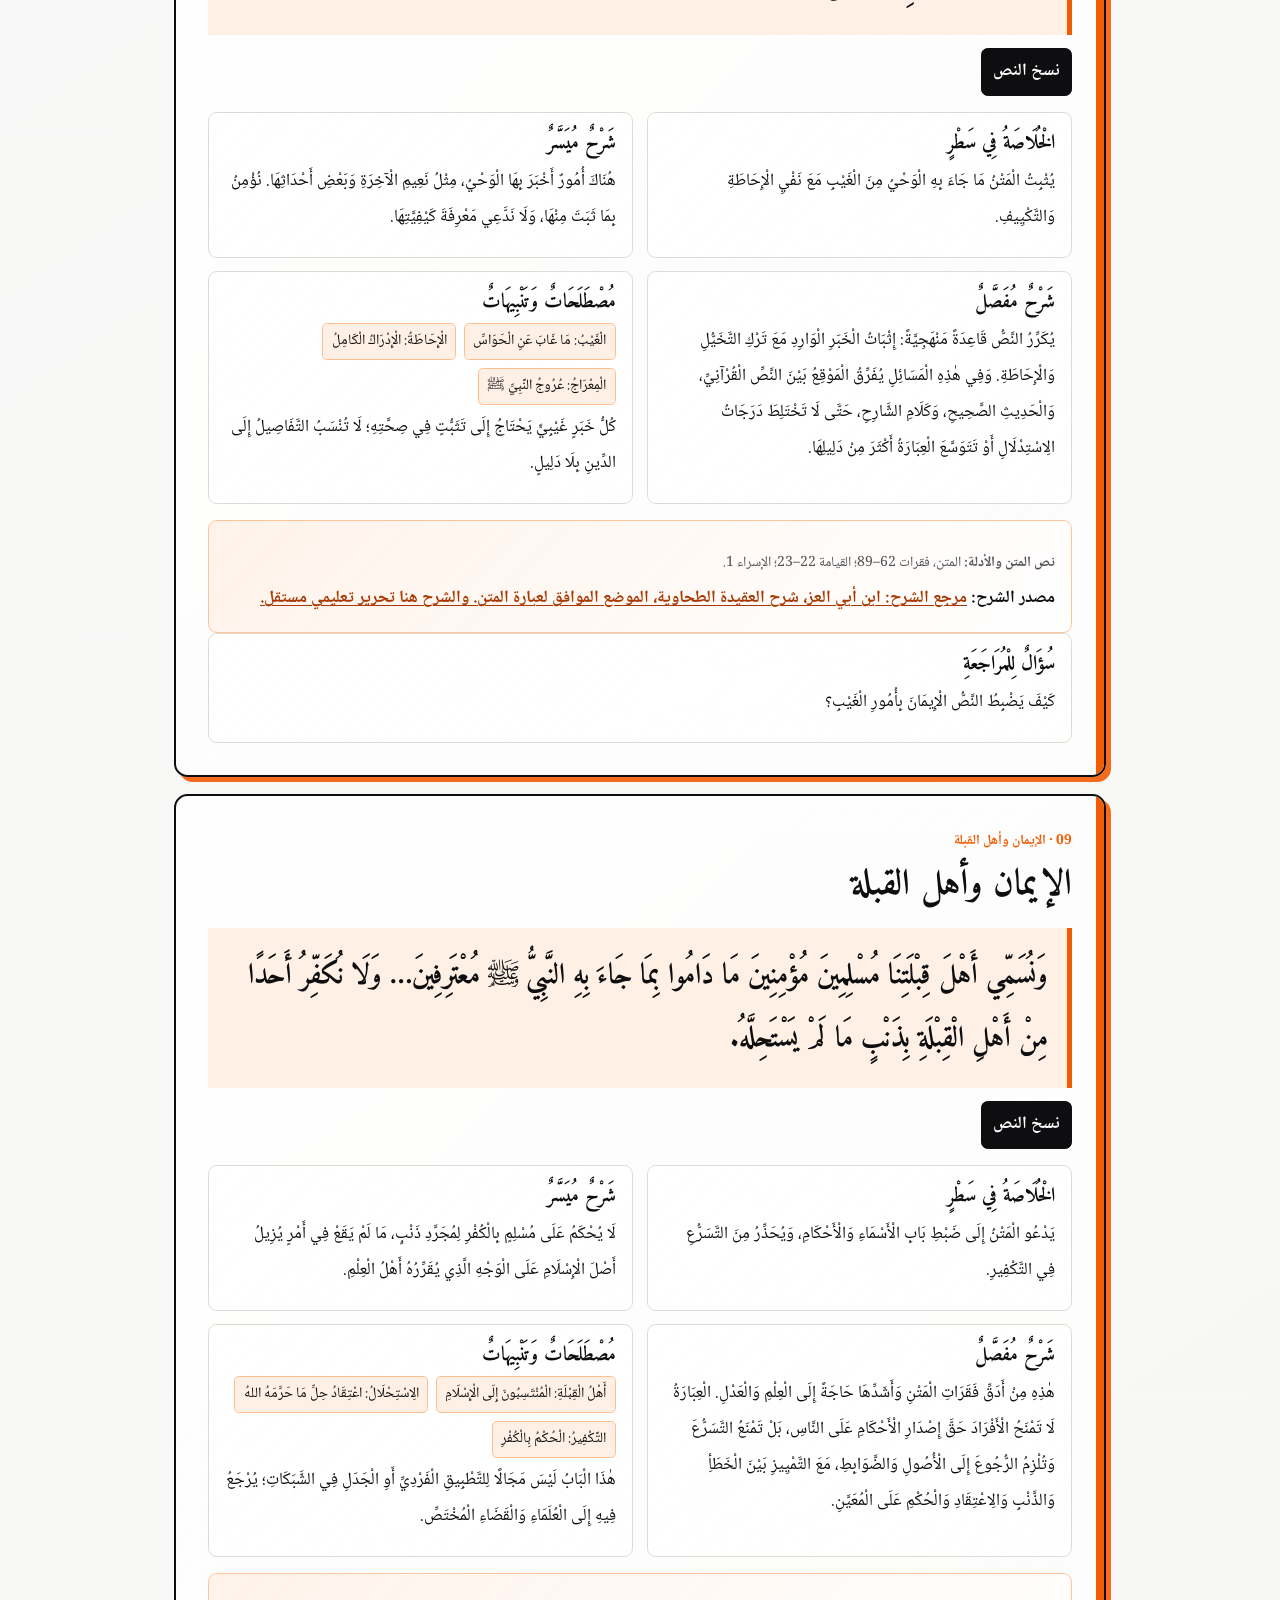
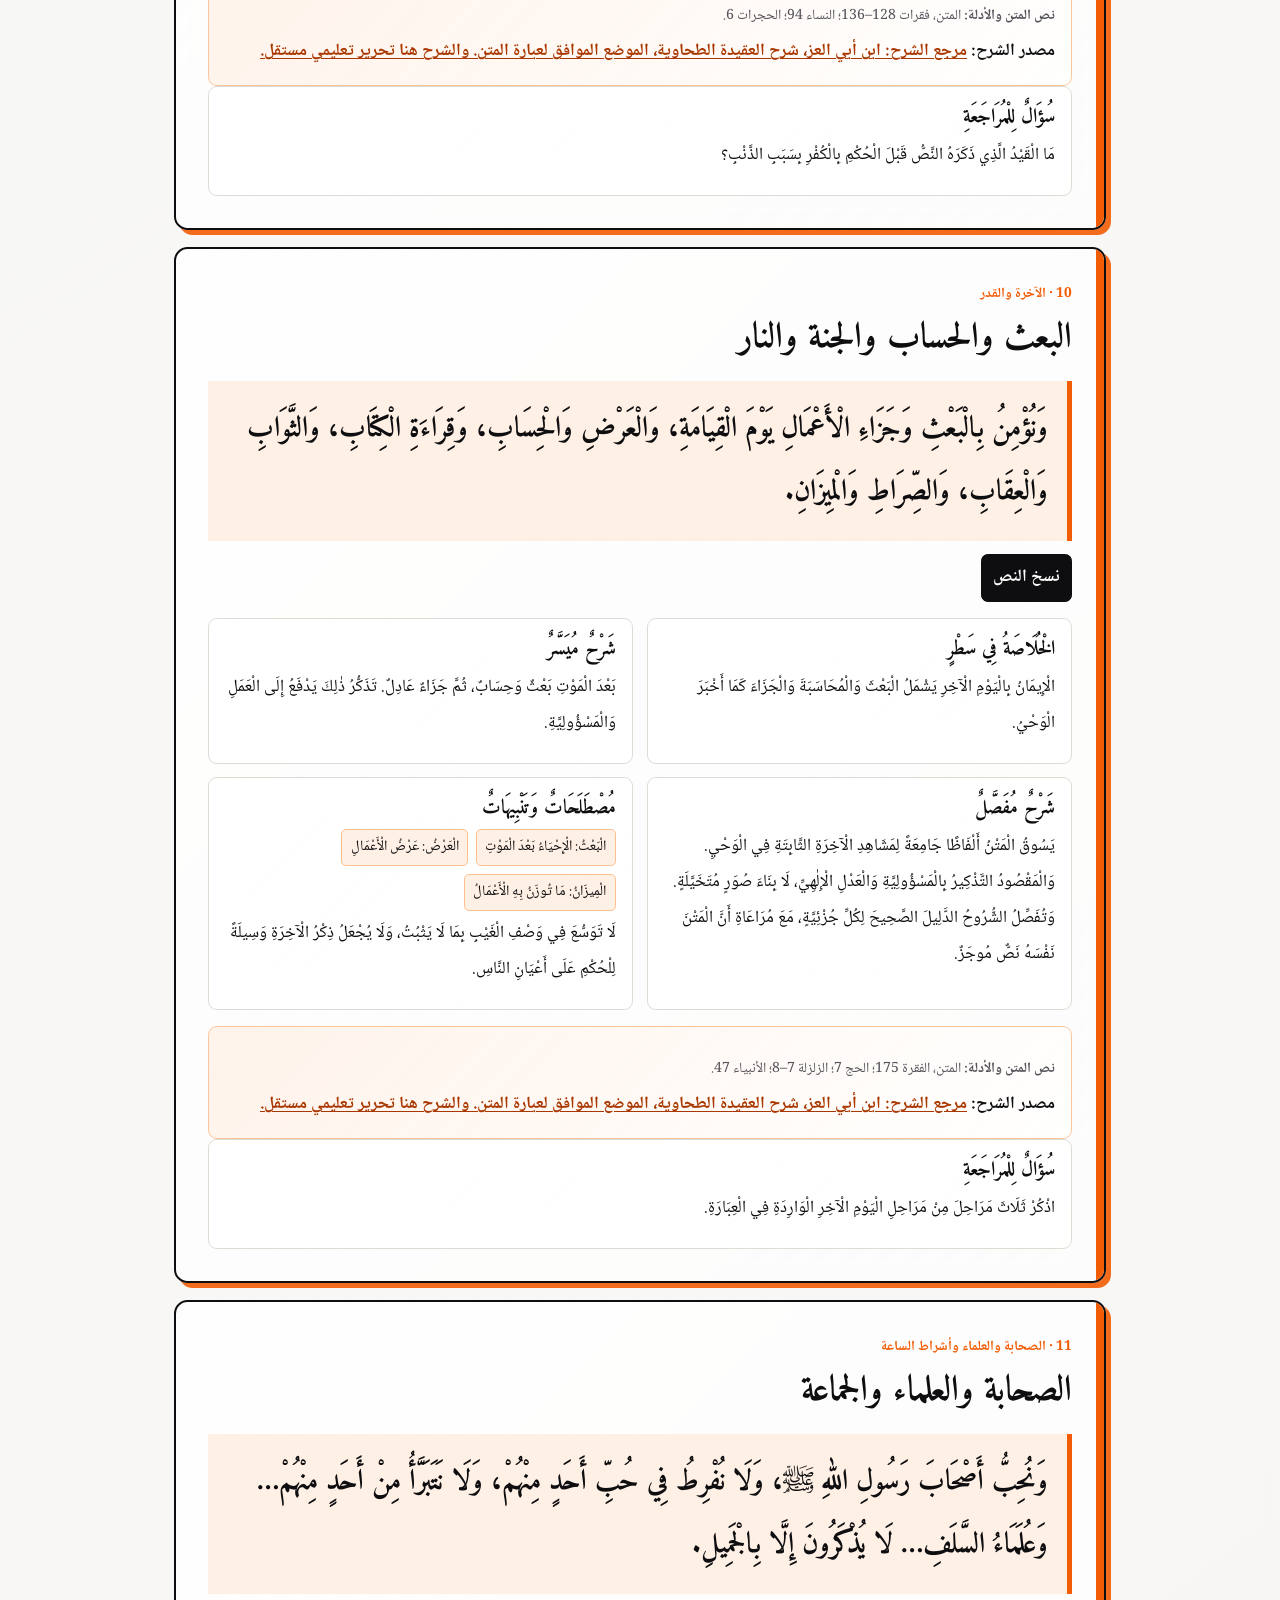
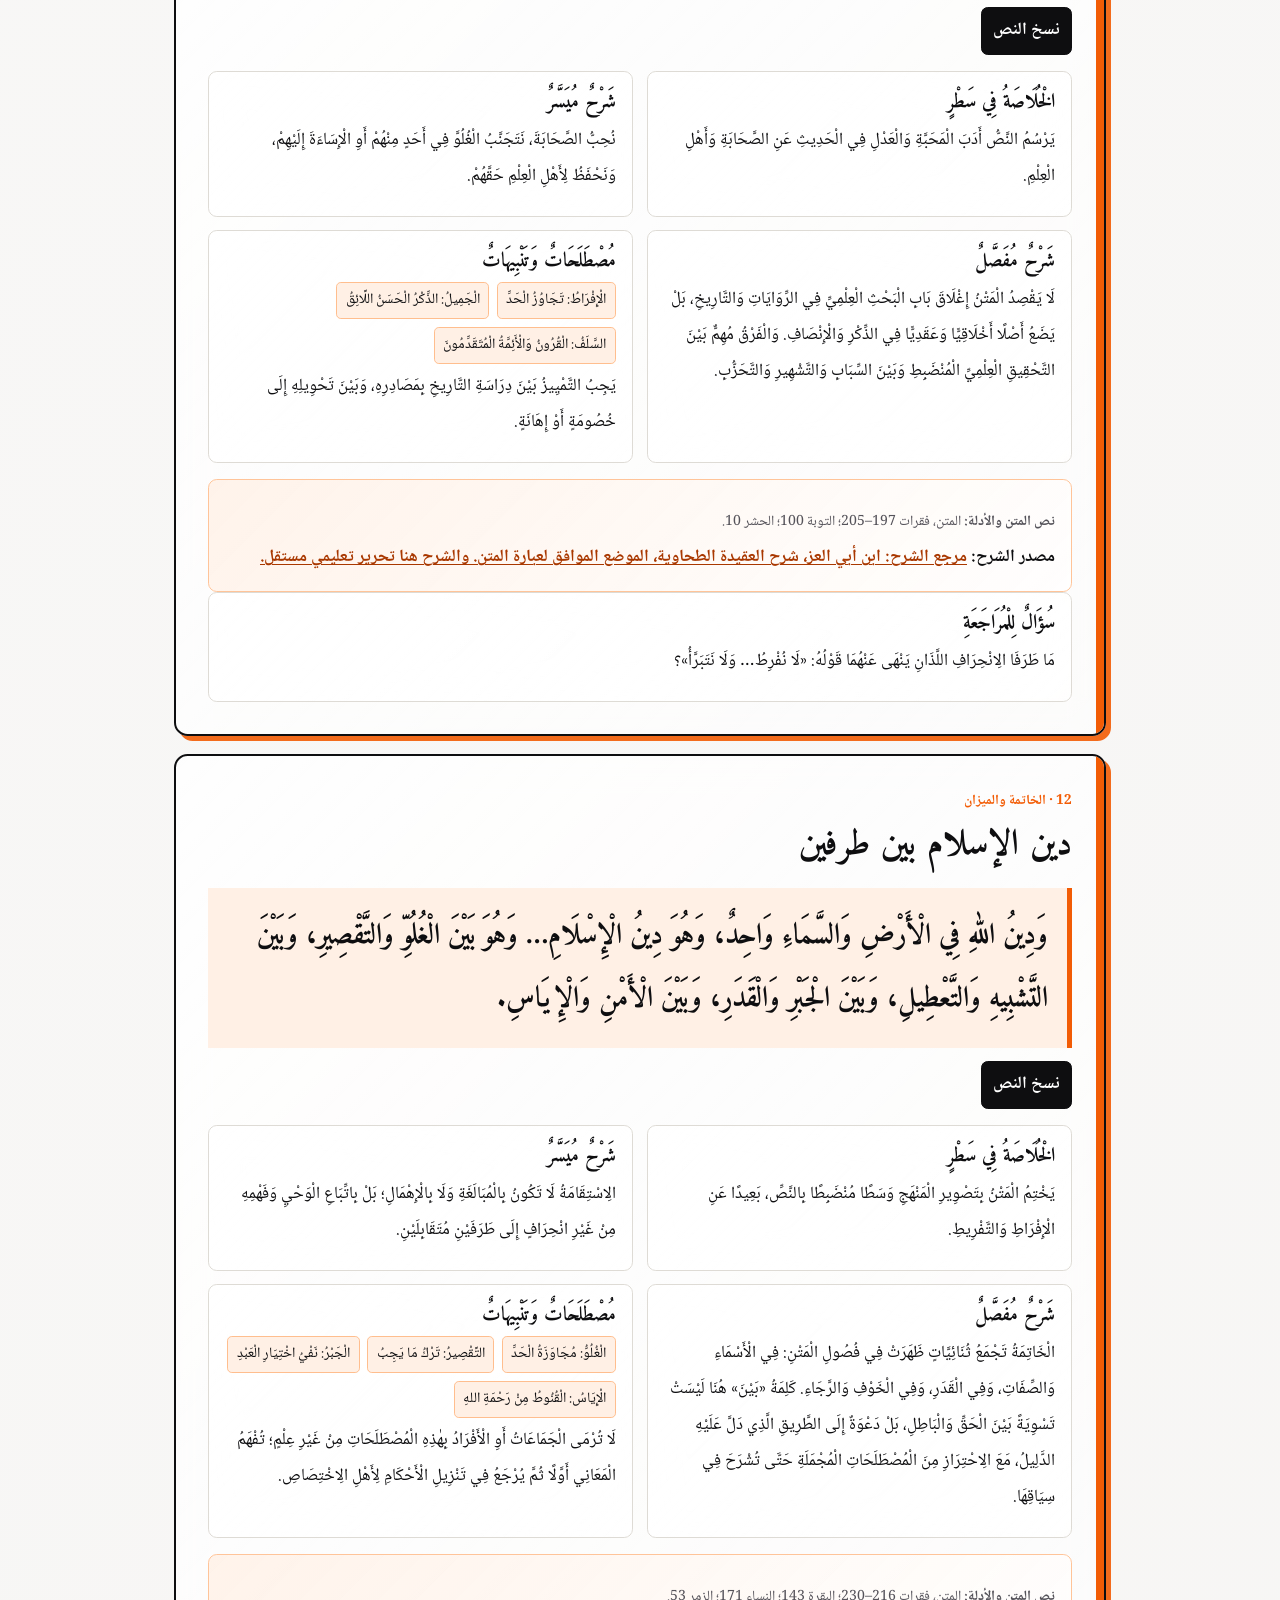
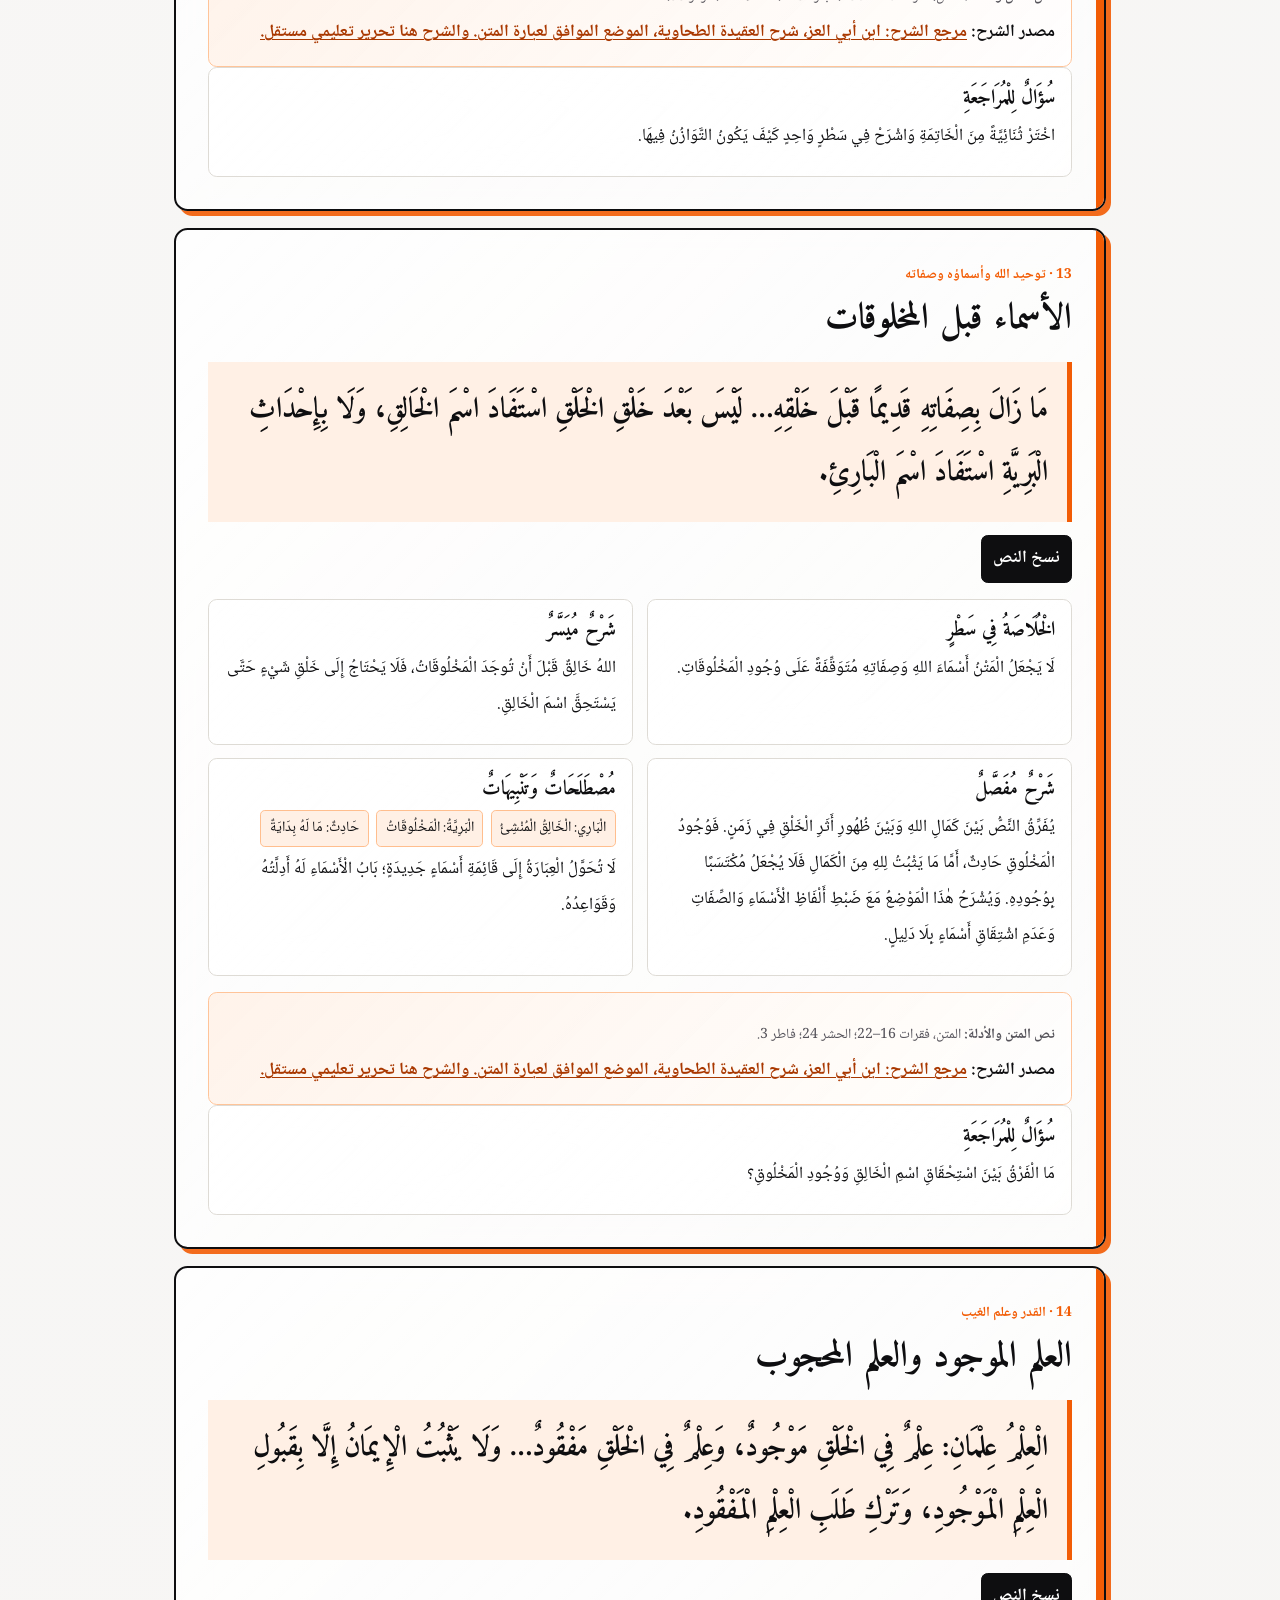
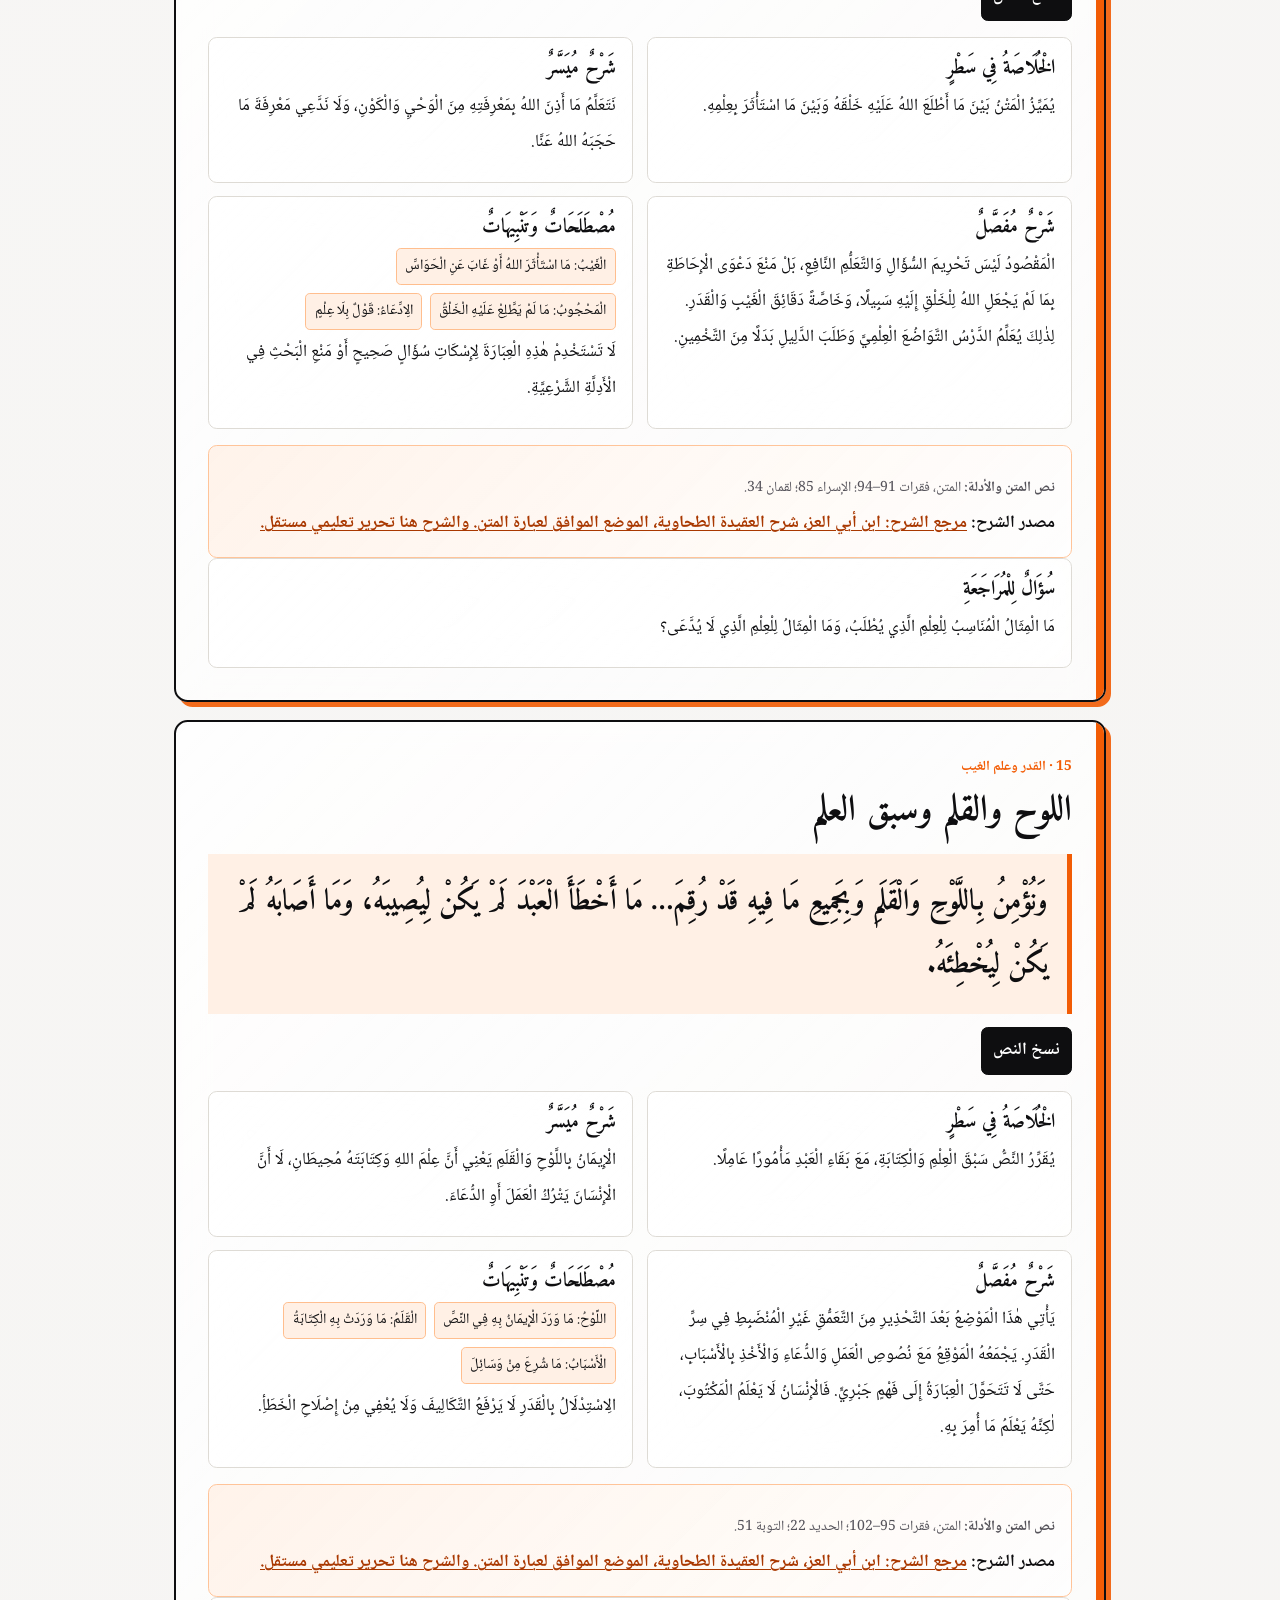
==== commit d3c2973c: "feat: add responsive course drawer navigation" ====
--- a/ar/index.html
+++ b/ar/index.html
@@ -2,10 +2,11 @@
 <html lang="ar" dir="rtl">
   <head><meta charset="utf-8"><meta name="viewport" content="width=device-width, initial-scale=1"><meta name="description" content="قراءة تعليمية عربية للعقيدة الطحاوية: متن موثق، شرح ميسر ومفصل، مفردات وتمارين."><title>العقيدة الطحاوية | العربية</title><link rel="stylesheet" href="../assets/site.css"></head>
   <body class="study-page">
-    <header class="site-header"><a class="site-brand" href="../">العقيدة الطحاوية</a><nav class="site-nav"><a href="#matn">المتن والشرح</a><a href="#quiz">اختبر فهمك</a><a class="locale-link" lang="fr" href="../fr/">FR</a></nav></header>
-    <section class="study-hero"><div class="study-hero-inner"><p class="eyebrow">النسخة العربية · قيد المراجعة العلمية والتحريرية</p><h1>اقرأ المتن، ثم افهمه</h1><p>هذه النسخة التجريبية تنظّم المتن في وحدات تعليمية. ستُستكمل قبل النشر العام بالتقابل النصي، وإحالات الشروح، والبطاقات والاختبارات الكاملة.</p></div></section>
-    <main class="study-grid" id="matn"><aside class="toc"><h2>الْفِهْرِسُ</h2><nav data-toc></nav></aside><section><div class="content-controls"><input class="search" data-search type="search" placeholder="ابحث في المتن أو المصطلحات"><span class="progress" data-progress></span></div><div data-lessons></div><section class="quiz" id="quiz"><h2>اخْتِبَارٌ قَصِيرٌ</h2><p>مَا الْقَاعِدَةُ الَّتِي تَتَكَرَّرُ عِنْدَ ذِكْرِ أُمُورِ الْغَيْبِ فِي هٰذَا الْمَتْنِ؟</p><div class="quiz-options"><button class="quiz-option" data-answer="false">تَصَوُّرُ الْكَيْفِيَّةِ بِالتَّفْصِيلِ</button><button class="quiz-option" data-answer="true" data-correct="صَحِيحٌ: يُثْبَتُ الْخَبَرُ الْوَارِدُ، مَعَ نَفْيِ الْإِحَاطَةِ وَالتَّكْيِيفِ." data-wrong="رَاجِعْ وَحْدَةَ الْإِيمَانِ بِالْغَيْبِ وَأَخْبَارِ الْآخِرَةِ.">إِثْبَاتُ مَا ثَبَتَ، مَعَ تَرْكِ التَّكْيِيفِ وَالْإِحَاطَةِ</button><button class="quiz-option" data-answer="false">رَدُّ الْخَبَرِ لِأَنَّهُ غَائِبٌ عَنِ الْحَوَاسِّ</button></div><p class="quiz-feedback" aria-live="polite"></p></section></section></main>
-    <section class="study-tools" id="cards"><h2>بِطَاقَاتُ الْمُرَاجَعَةِ</h2><p class="tools-intro">بطاقات مختصرة من الوحدات الحالية؛ يمكن تنزيل كل بطاقة بصيغة PNG أو JPEG، ثم طباعتها. ستضاف البطاقات التفصيلية بعد المراجعة العلمية النهائية.</p><div class="cards-grid" data-cards></div><h2>قَامُوسُ الْمُصْطَلَحَاتِ</h2><div class="glossary-grid" data-glossary></div></section>
+    <header class="site-header"><a class="site-brand" href="../">العقيدة الطحاوية</a><div class="header-actions"><button class="menu-toggle" type="button" data-menu-toggle aria-controls="study-menu" aria-expanded="false" aria-label="فتح فهرس الدروس"><span aria-hidden="true">☰</span><span class="menu-label">الفهرس</span></button><nav class="site-nav"><a href="#matn">المتن والشرح</a><a href="#quiz">اختبر فهمك</a><a class="locale-link" lang="fr" href="../fr/">FR</a></nav></div></header>
+    <div class="menu-backdrop" data-menu-backdrop aria-hidden="true"></div><aside class="toc study-drawer" id="study-menu" aria-label="فهرس الدروس" aria-hidden="true"><div class="drawer-heading"><h2>الْفِهْرِسُ</h2><button type="button" class="drawer-close" data-menu-close aria-label="إغلاق الفهرس">×</button></div><nav class="drawer-rubrics"><a href="../" data-drawer-link>الصفحة الرئيسية</a><a href="#intro" data-drawer-link>تقديم الدراسة</a><a href="#matn" data-drawer-link>المتن والشرح</a><a href="#quiz" data-drawer-link>الاختبار القصير</a><a href="#cards" data-drawer-link>بطاقات المراجعة</a><a href="#glossary" data-drawer-link>قاموس المصطلحات</a><a href="../fr/" lang="fr">Édition française</a></nav><div class="drawer-lessons"><h3>دروس المتن</h3><nav data-toc></nav></div></aside>
+    <section class="study-hero" id="intro"><div class="study-hero-inner"><p class="eyebrow">النسخة العربية · قيد المراجعة العلمية والتحريرية</p><h1>اقرأ المتن، ثم افهمه</h1><p>هذه النسخة التجريبية تنظّم المتن في وحدات تعليمية. ستُستكمل قبل النشر العام بالتقابل النصي، وإحالات الشروح، والبطاقات والاختبارات الكاملة.</p></div></section>
+    <main class="study-grid" id="matn"><section><div class="content-controls"><input class="search" data-search type="search" placeholder="ابحث في المتن أو المصطلحات"><span class="progress" data-progress></span></div><div data-lessons></div><section class="quiz" id="quiz"><h2>اخْتِبَارٌ قَصِيرٌ</h2><p>مَا الْقَاعِدَةُ الَّتِي تَتَكَرَّرُ عِنْدَ ذِكْرِ أُمُورِ الْغَيْبِ فِي هٰذَا الْمَتْنِ؟</p><div class="quiz-options"><button class="quiz-option" data-answer="false">تَصَوُّرُ الْكَيْفِيَّةِ بِالتَّفْصِيلِ</button><button class="quiz-option" data-answer="true" data-correct="صَحِيحٌ: يُثْبَتُ الْخَبَرُ الْوَارِدُ، مَعَ نَفْيِ الْإِحَاطَةِ وَالتَّكْيِيفِ." data-wrong="رَاجِعْ وَحْدَةَ الْإِيمَانِ بِالْغَيْبِ وَأَخْبَارِ الْآخِرَةِ.">إِثْبَاتُ مَا ثَبَتَ، مَعَ تَرْكِ التَّكْيِيفِ وَالْإِحَاطَةِ</button><button class="quiz-option" data-answer="false">رَدُّ الْخَبَرِ لِأَنَّهُ غَائِبٌ عَنِ الْحَوَاسِّ</button></div><p class="quiz-feedback" aria-live="polite"></p></section></section></main>
+    <section class="study-tools" id="cards"><h2>بِطَاقَاتُ الْمُرَاجَعَةِ</h2><p class="tools-intro">بطاقات مختصرة من الوحدات الحالية؛ يمكن تنزيل كل بطاقة بصيغة PNG أو JPEG، ثم طباعتها. ستضاف البطاقات التفصيلية بعد المراجعة العلمية النهائية.</p><div class="cards-grid" data-cards></div><div id="glossary"><h2>قَامُوسُ الْمُصْطَلَحَاتِ</h2><div class="glossary-grid" data-glossary></div></div></section>
     <footer>© NovaSkill Tech · 2026 · Salah Eddine Ahmed Abousoulaymane</footer><script src="../assets/content-ar.js"></script><script src="../assets/vocalized-ar.js"></script><script src="../assets/app.js"></script><script src="../assets/effects.js"></script>
   </body>
 </html>
--- a/assets/site.css
+++ b/assets/site.css
@@ -26,3 +26,37 @@
 .landing-stats { grid-template-columns:repeat(4,1fr); }.landing-credit { margin:1rem 0 0; color:var(--ink-muted); font-size:.85rem; font-weight:600; }.free-stat strong { font-size:1.4rem; }.visitor-stat { color:var(--white); background:linear-gradient(135deg,#151519,#302119)!important; border-color:var(--ink); }.visitor-stat strong { color:var(--orange-bright); }.visitor-stat span { color:#f3e4db; }
 @media (max-width:1050px) and (min-width:851px) { .landing-stats { grid-template-columns:repeat(2,1fr); } }
 @media (prefers-reduced-motion:reduce) { [data-tilt],[data-tilt][data-tilt-active="true"] { transform:none!important; transition:none!important; } }
+
+/* Cartes de révision : mêmes proportions et typographies que l'export image. */
+.cards-grid { grid-template-columns:repeat(2,minmax(0,1fr)); gap:1.35rem; align-items:stretch; }
+.recall-card,.recall-card:nth-child(3n+2),.recall-card:nth-child(3n) {
+  min-width:0; min-height:510px; padding:1.55rem;
+  color:var(--ink); background:#fdfbf8; border:1px solid #dcd5cd;
+  border-top:7px solid var(--orange); border-radius:1.1rem;
+  box-shadow:0 15px 38px rgba(28,20,15,.1),5px 5px 0 rgba(242,92,5,.8);
+}
+.recall-card::before { z-index:0; inset:auto -3rem -6rem auto; width:13rem; height:13rem; border:1px solid rgba(242,92,5,.09); border-radius:50%; background:none; }
+.recall-card > * { position:relative; z-index:1; }
+.card-head { border-bottom:1px solid #ded8d1; padding-bottom:.9rem; }
+.card-head span { width:2.7rem; height:2.7rem; color:#fff; background:#171719; border-radius:50%; font:700 .85rem/1 var(--latin); }
+.card-head p { color:#a7440a; font-size:.96rem; line-height:1.5; }
+.recall-card h3 { margin:1.1rem 0 1rem; color:#1d1b1b; font:700 clamp(1.6rem,2.5vw,2rem)/1.65 var(--arabic); }
+.card-rule { flex:1; padding:1.2rem 1.3rem; color:#282423; background:#fff; border:1px solid #e8e0d8; border-right:5px solid var(--orange); border-radius:.65rem; font:600 1.22rem/2 var(--arabic); }
+.card-terms { margin-top:1rem; gap:.45rem; }
+.recall-card .term { max-width:100%; padding:.3rem .65rem; color:#4b3325; background:#fff0e5; border:1px solid #f5ceae; border-radius:999px; font-size:.9rem; overflow-wrap:anywhere; }
+.card-actions { gap:.7rem; padding-top:.3rem; }
+.card-actions button { flex:1; min-width:0; min-height:2.7rem; color:#fff; background:#171719; border-color:#171719; border-radius:.5rem; font-size:.9rem; }
+.card-actions button:hover { color:#171719; background:var(--orange-bright); border-color:var(--orange-bright); }
+html[lang="fr"] .recall-card h3 { font:700 clamp(1.5rem,2.5vw,1.95rem)/1.3 'Playfair Display',var(--latin); }
+html[lang="fr"] .card-rule { border-right:1px solid #e8e0d8; border-left:5px solid var(--orange); font:400 1.13rem/1.65 var(--latin); }
+html[lang="fr"] .card-head p,html[lang="fr"] .recall-card .term,html[lang="fr"] .card-actions button { font-family:var(--latin); }
+@media(max-width:850px) { .cards-grid { grid-template-columns:1fr; } }
+@media(max-width:520px) { .recall-card { min-height:0; padding:1.1rem; }.card-actions { flex-wrap:wrap; }.card-actions button { flex-basis:100%; } }
+
+/* Sommaire latéral : un seul point d'accès, utilisable au clavier et sans réduire la zone de lecture. */
+.header-actions { display:flex; align-items:center; gap:.55rem; min-width:0; }.menu-toggle,.drawer-close { min-height:2.6rem; border:1px solid rgba(255,255,255,.58); border-radius:.55rem; color:var(--white); background:transparent; font:700 .94rem/1 var(--arabic); cursor:pointer; }.menu-toggle { display:inline-flex; align-items:center; justify-content:center; gap:.45rem; padding:.45rem .7rem; }.menu-toggle:hover,.menu-toggle[aria-expanded="true"] { color:var(--ink); background:var(--orange-bright); border-color:var(--orange-bright); }.study-grid { grid-template-columns:minmax(0,1fr); max-width:980px; }.study-drawer { position:fixed!important; z-index:40; inset:0 auto 0 0; width:min(23rem,calc(100vw - 1rem)); max-height:none; overflow-y:auto; overscroll-behavior:contain; border:0; border-radius:0; background:rgba(255,255,255,.98); box-shadow:8px 0 0 var(--orange),18px 0 42px rgba(0,0,0,.2); transform:translateX(-105%); transition:transform .26s cubic-bezier(.2,.8,.2,1); }.study-drawer[aria-hidden="false"] { transform:translateX(0); }.study-page[dir="rtl"] .study-drawer,.study-page [dir="rtl"] .study-drawer,[dir="rtl"] .study-drawer { inset:0 0 0 auto; box-shadow:-8px 0 0 var(--orange),-18px 0 42px rgba(0,0,0,.2); transform:translateX(105%); }.study-page[dir="rtl"] .study-drawer[aria-hidden="false"],[dir="rtl"] .study-drawer[aria-hidden="false"] { transform:translateX(0); }.drawer-heading { display:flex; align-items:center; justify-content:space-between; gap:.75rem; padding:.75rem 1rem; color:var(--white); background:var(--ink); }.drawer-heading h2 { margin:0; padding:0; font-size:1.45rem; }.drawer-close { width:2.5rem; padding:0; font-size:1.6rem; }.drawer-close:hover { color:var(--ink); background:var(--orange-bright); border-color:var(--orange-bright); }.drawer-rubrics { padding:.65rem 0; background:var(--orange-pale); border-bottom:1px solid #f4d3bb; }.drawer-rubrics a { min-height:2.7rem; display:flex; align-items:center; padding:.55rem 1rem; color:var(--ink); border:0; border-bottom:1px solid rgba(232,155,96,.28); font-size:1rem; }.drawer-rubrics a:last-child { border-bottom:0; }.drawer-rubrics a:hover { color:var(--white); background:var(--orange); }.drawer-lessons h3 { margin:.95rem 1rem .3rem; color:var(--orange); font-size:1.15rem; }.drawer-lessons .toc a,.drawer-lessons a { padding:.68rem 1rem; }.menu-backdrop { position:fixed; z-index:35; inset:0; pointer-events:none; opacity:0; background:rgba(0,0,0,.48); transition:opacity .2s ease; }.menu-open .menu-backdrop { pointer-events:auto; opacity:1; }.menu-toggle:focus-visible,.drawer-close:focus-visible,.drawer-rubrics a:focus-visible { outline:3px solid var(--orange-bright); outline-offset:2px; }
+
+@media (max-width:700px) { body { min-width:0; overflow-x:hidden; font-size:16px; }.site-header { gap:.55rem; padding-inline: .75rem; }.site-brand { max-width:53vw; overflow:hidden; text-overflow:ellipsis; font-size:clamp(1.08rem,4.7vw,1.3rem); }.header-actions { gap:.35rem; }.menu-toggle { min-width:2.65rem; padding:.45rem .58rem; }.site-nav { gap:.3rem; }.site-nav a { min-height:2.6rem; display:inline-flex; align-items:center; padding:.4rem .62rem; }.study-hero { padding:1.65rem 1rem; }.study-hero h1 { font-size:clamp(2.2rem,11vw,3.15rem); line-height:1.35; }.study-hero p:not(.eyebrow) { font-size:1rem; line-height:2; }.study-grid { padding:1rem .8rem 1.45rem; }.lesson { margin-bottom:1rem; padding:1.1rem 1rem; box-shadow:3px 3px 0 rgba(242,92,5,.9); }.lesson h2 { font-size:1.65rem; line-height:1.55; }.matn { padding:.9rem 1rem; font-size:1.23rem; line-height:2.25; overflow-wrap:anywhere; }.panel { padding:.85rem; }.panel h3 { font-size:1.16rem; }.quiz { margin-top:1.2rem; padding:1rem; box-shadow:3px 3px 0 var(--orange); }.quiz-option { min-height:3.1rem; padding:.75rem; line-height:1.65; }.study-tools { padding:0 .8rem 1.7rem; }.study-tools > h2 { font-size:1.75rem; line-height:1.55; }.glossary-grid article { padding:.9rem; }.study-drawer { width:min(21rem,calc(100vw - .75rem)); }.content-controls { gap:.55rem; }.search { min-height:3rem; }.progress { line-height:1.5; }.card-rule { font-size:1.12rem; line-height:2.05; }.recall-card h3 { font-size:1.6rem; } }
+@media (max-width:410px) { .menu-label { display:none; }.site-brand { max-width:58vw; }.site-nav a.locale-link { min-width:2.65rem; justify-content:center; padding-inline:.45rem; }.eyebrow { font-size:.78rem; }.study-hero h1 { font-size:2.15rem; }.drawer-rubrics a { min-height:2.9rem; } }
+@media (prefers-reduced-motion:reduce) { .study-drawer,.menu-backdrop { transition:none!important; } }
+html[lang="fr"] .menu-toggle { font-family:var(--latin); }
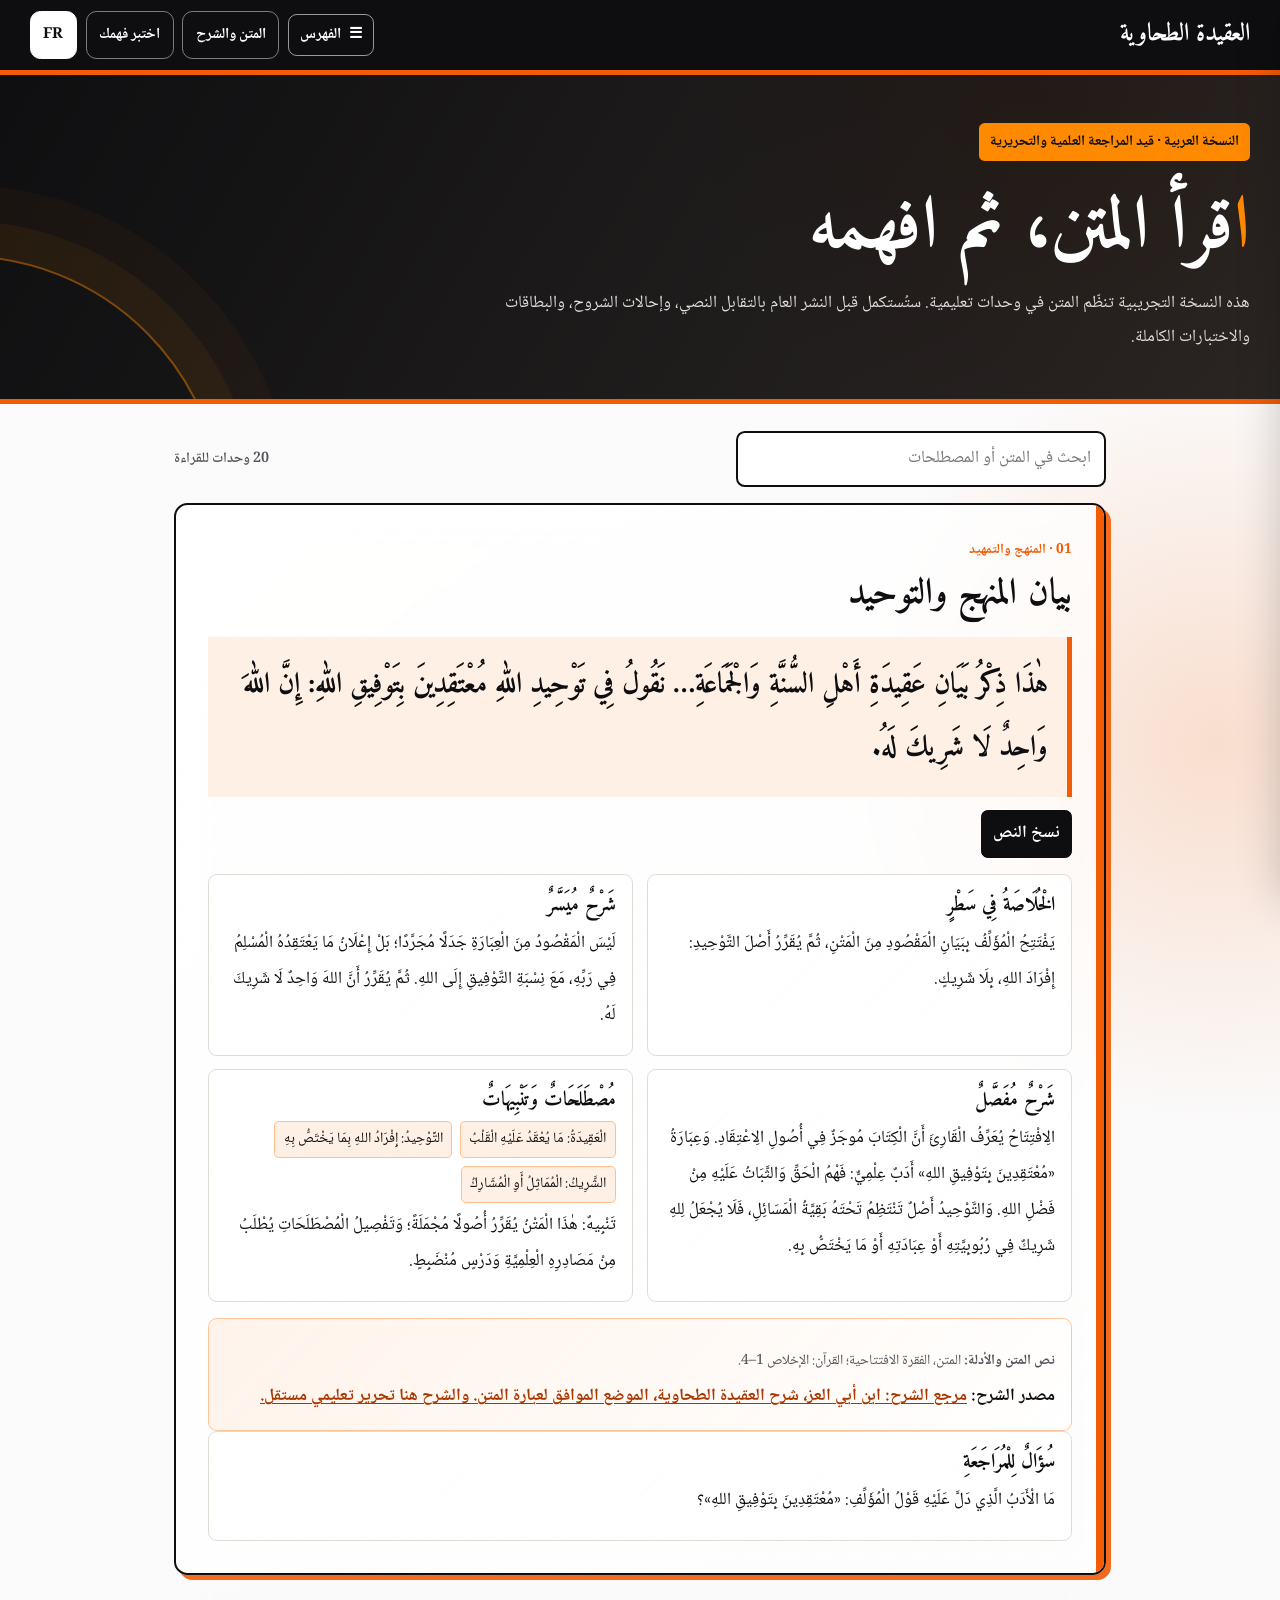
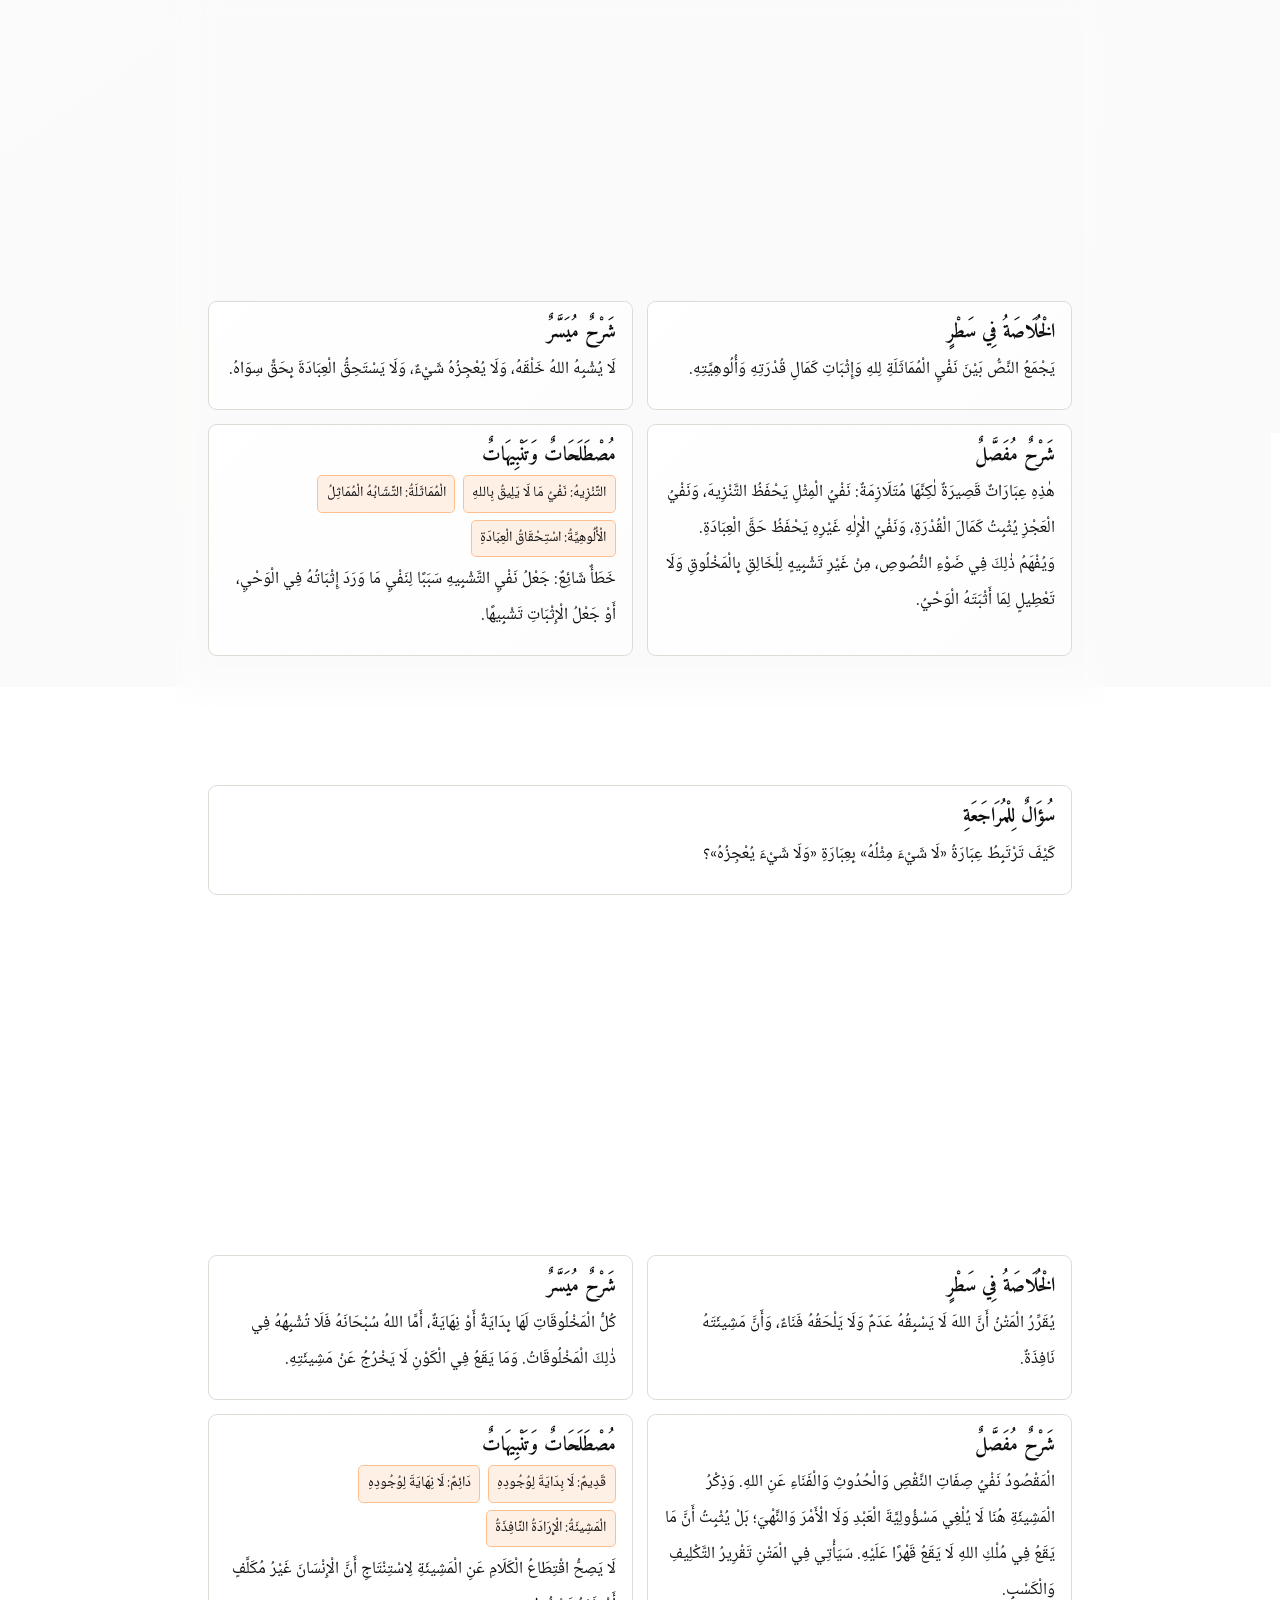
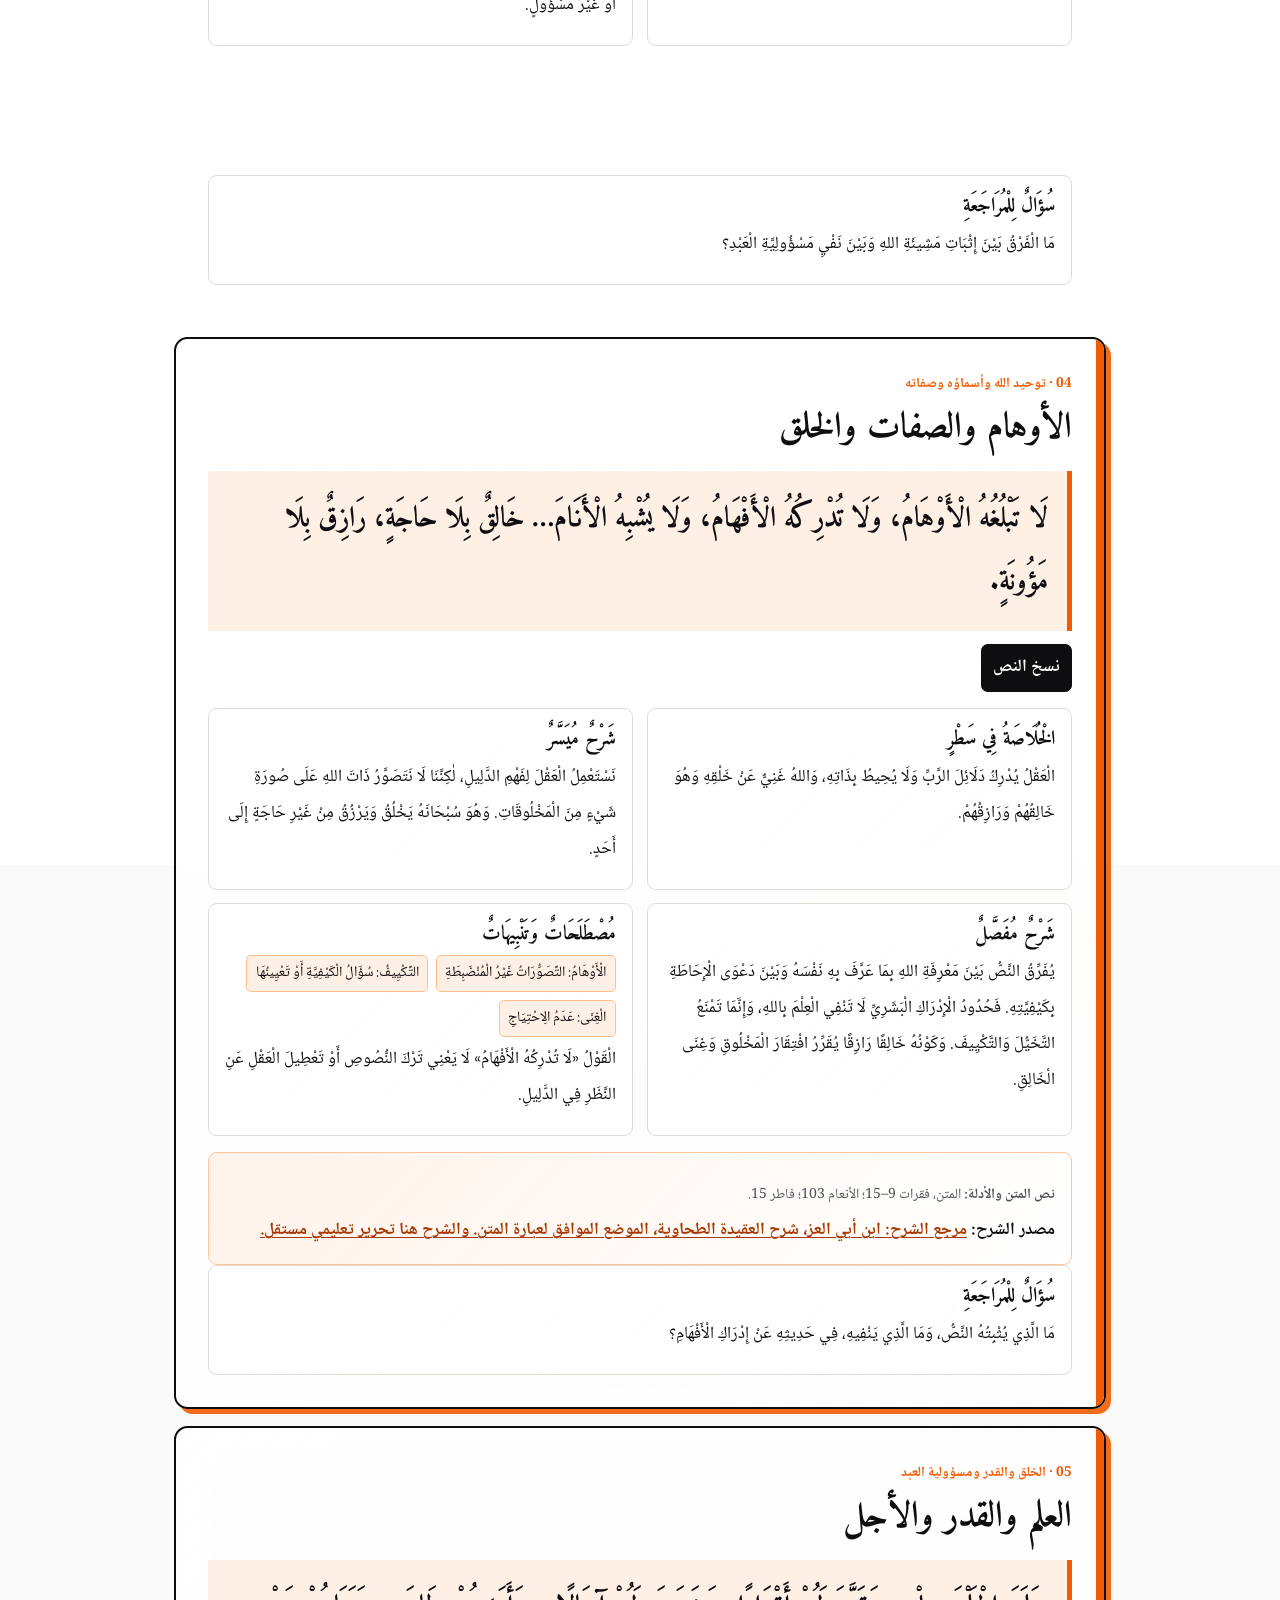
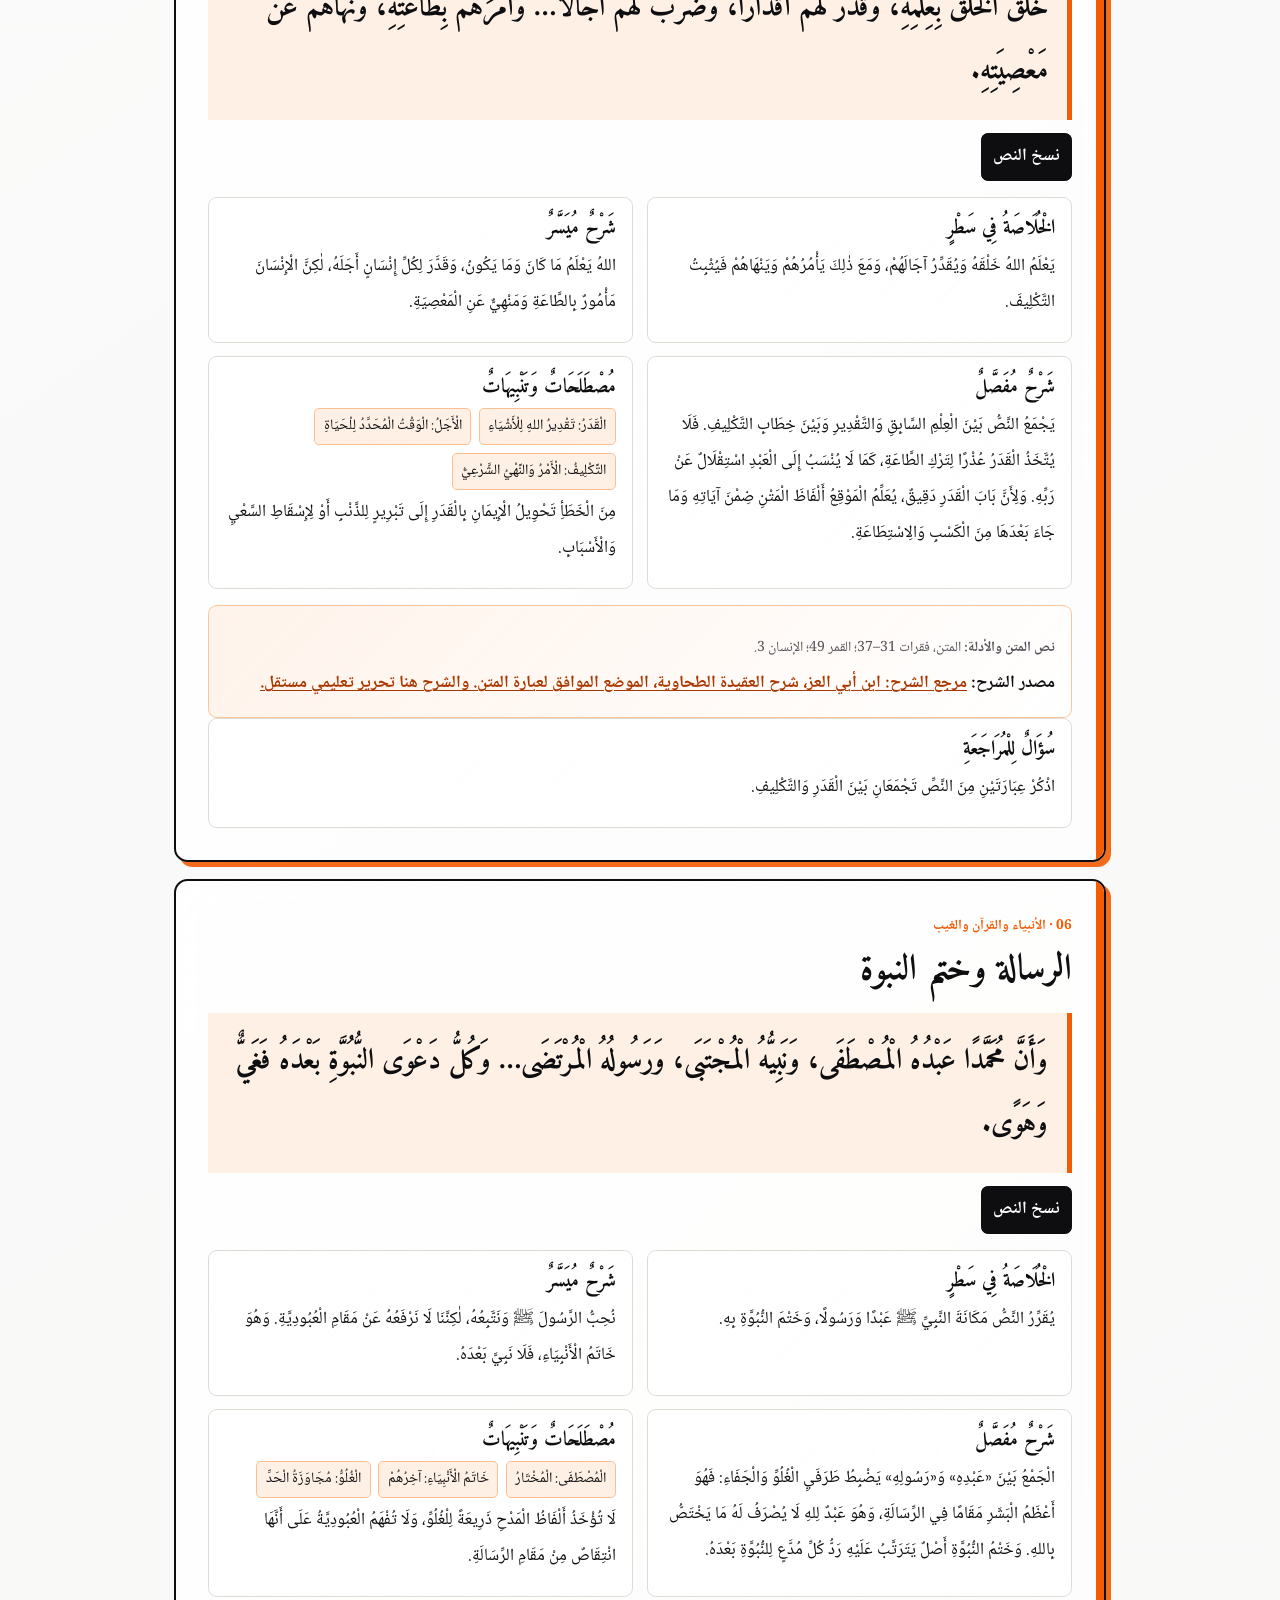
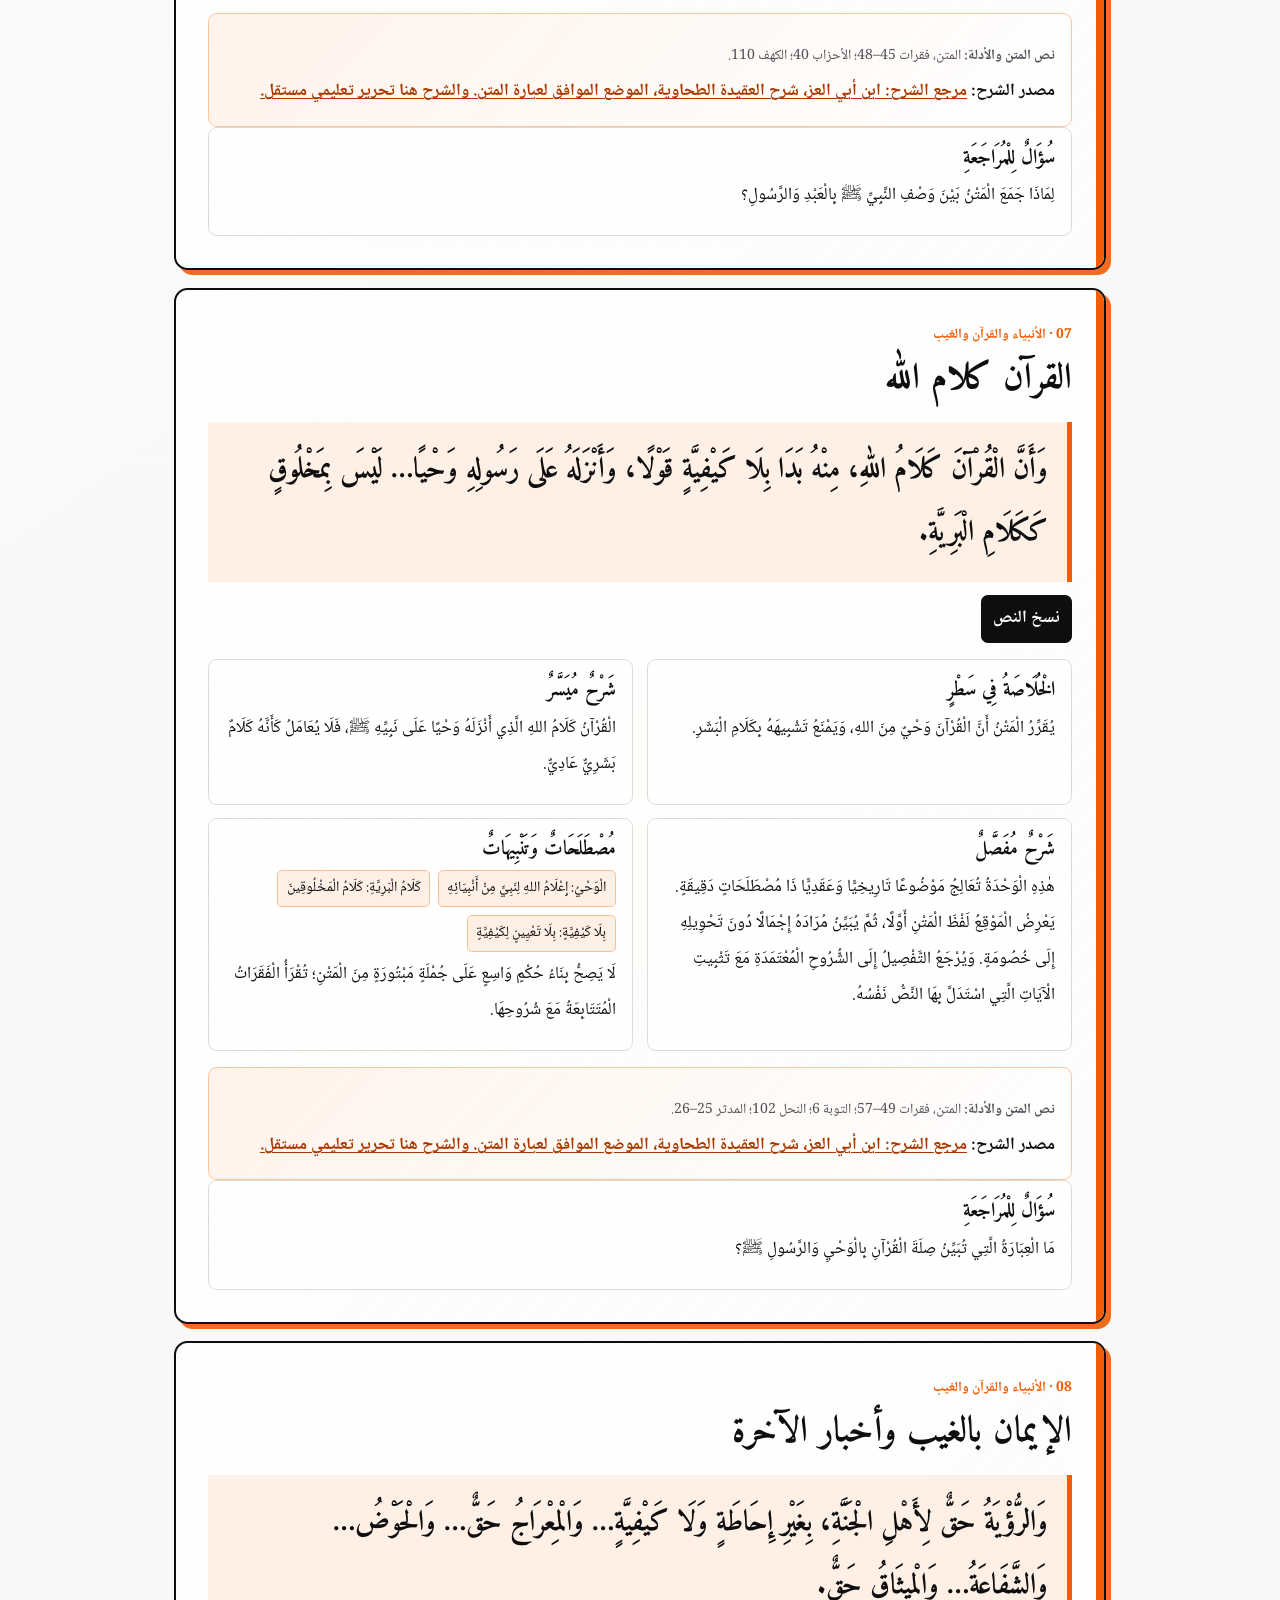
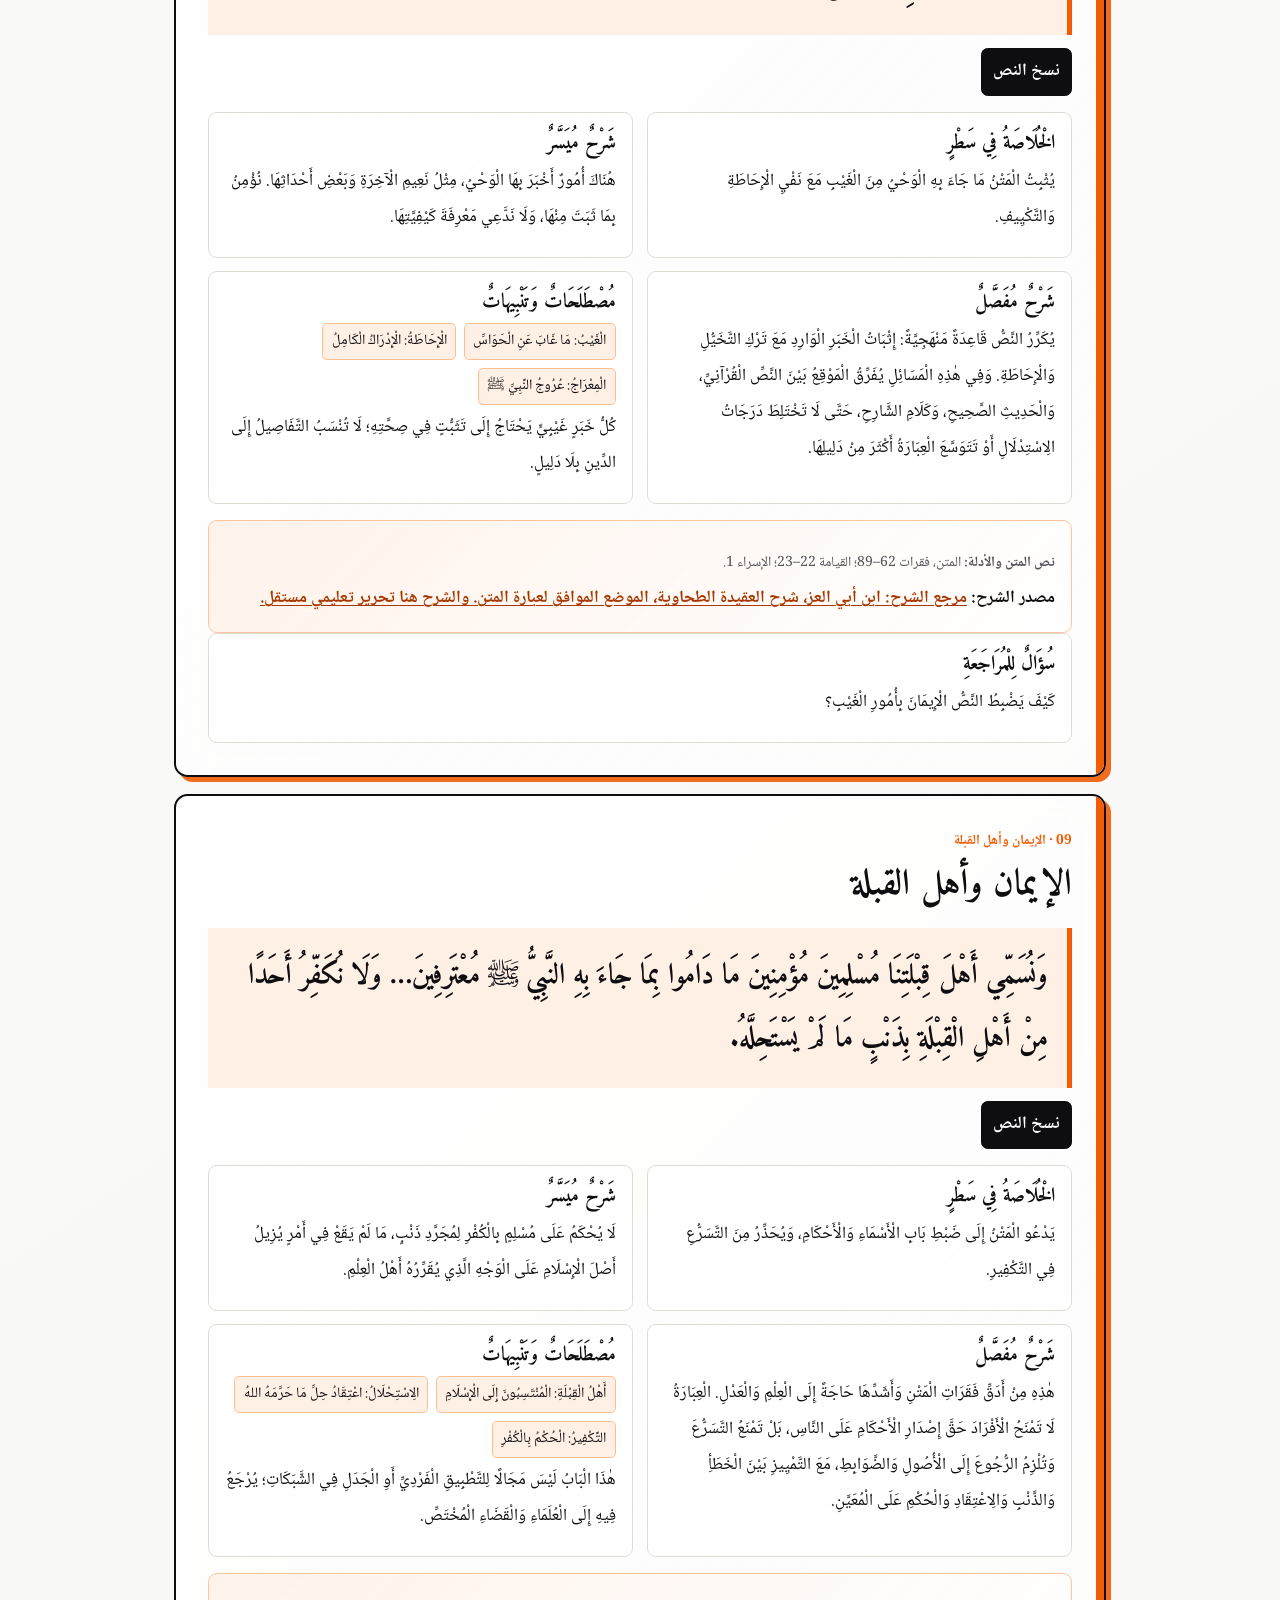
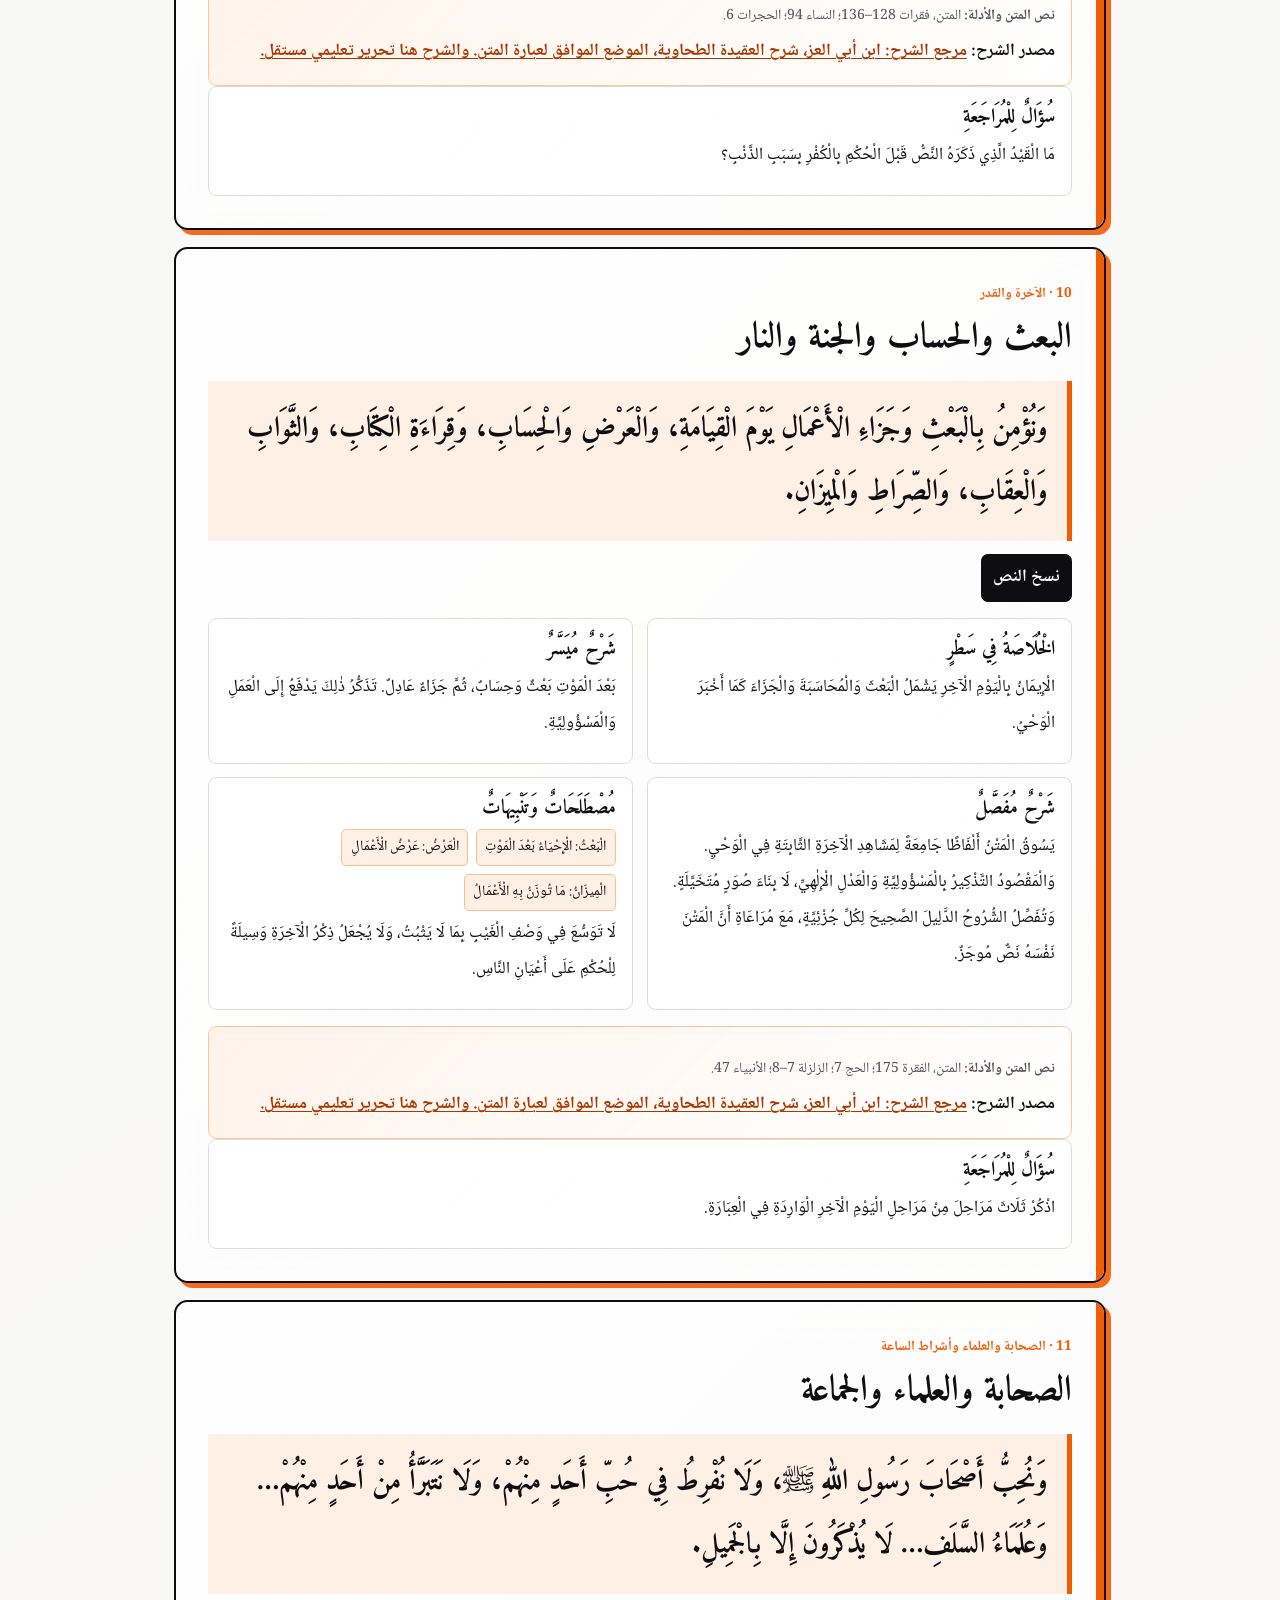
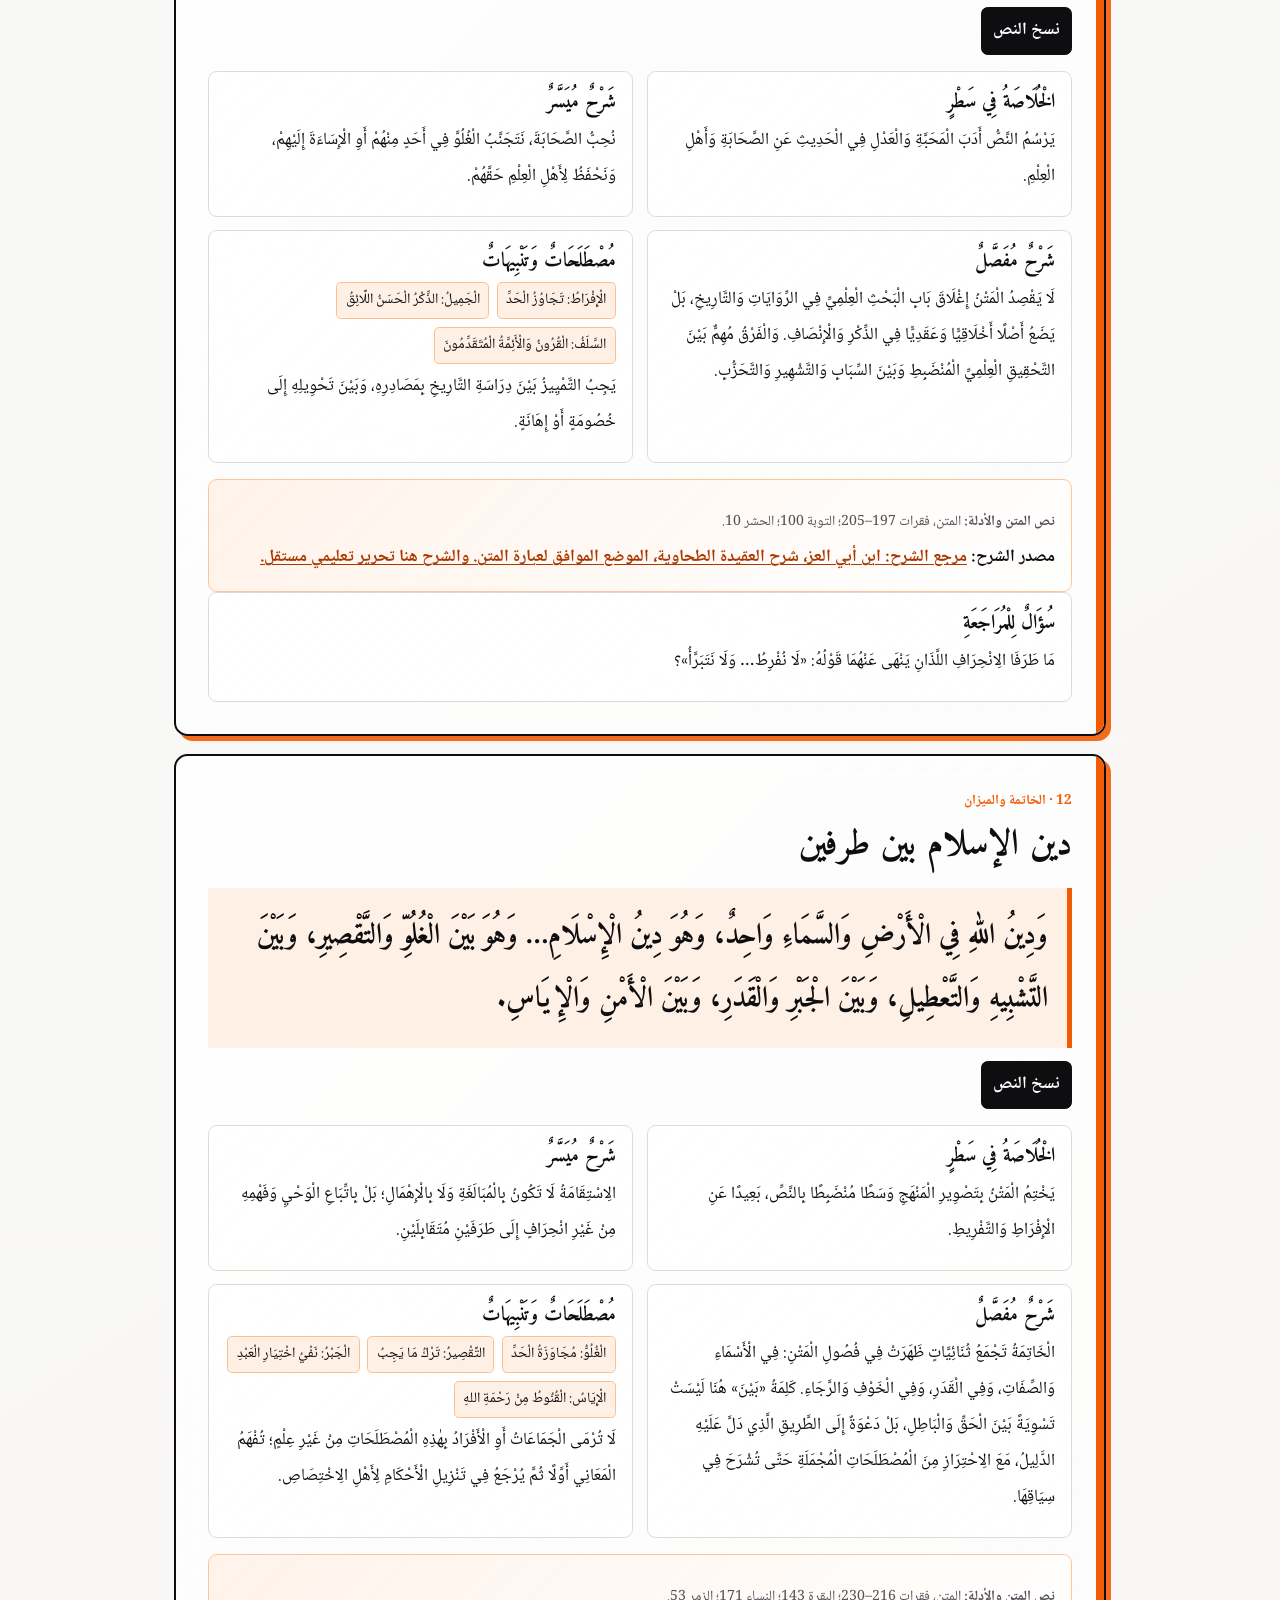
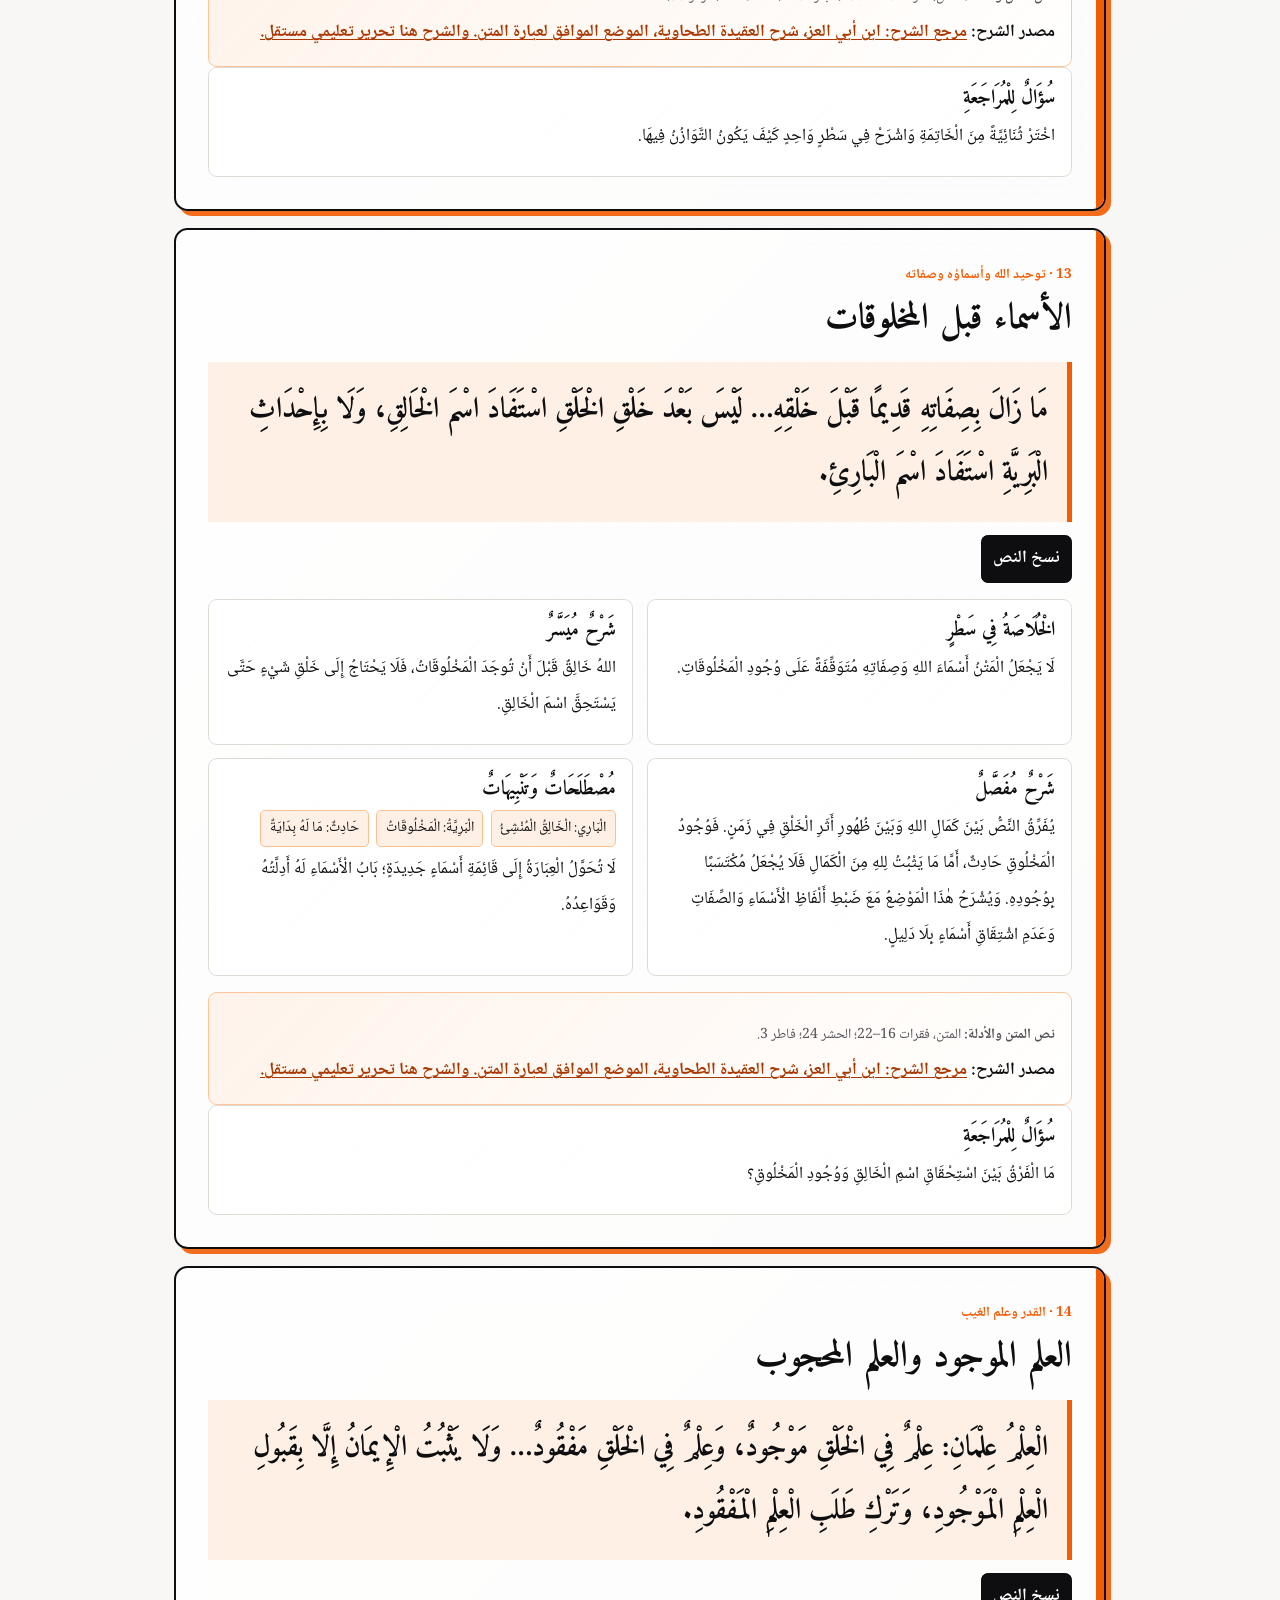
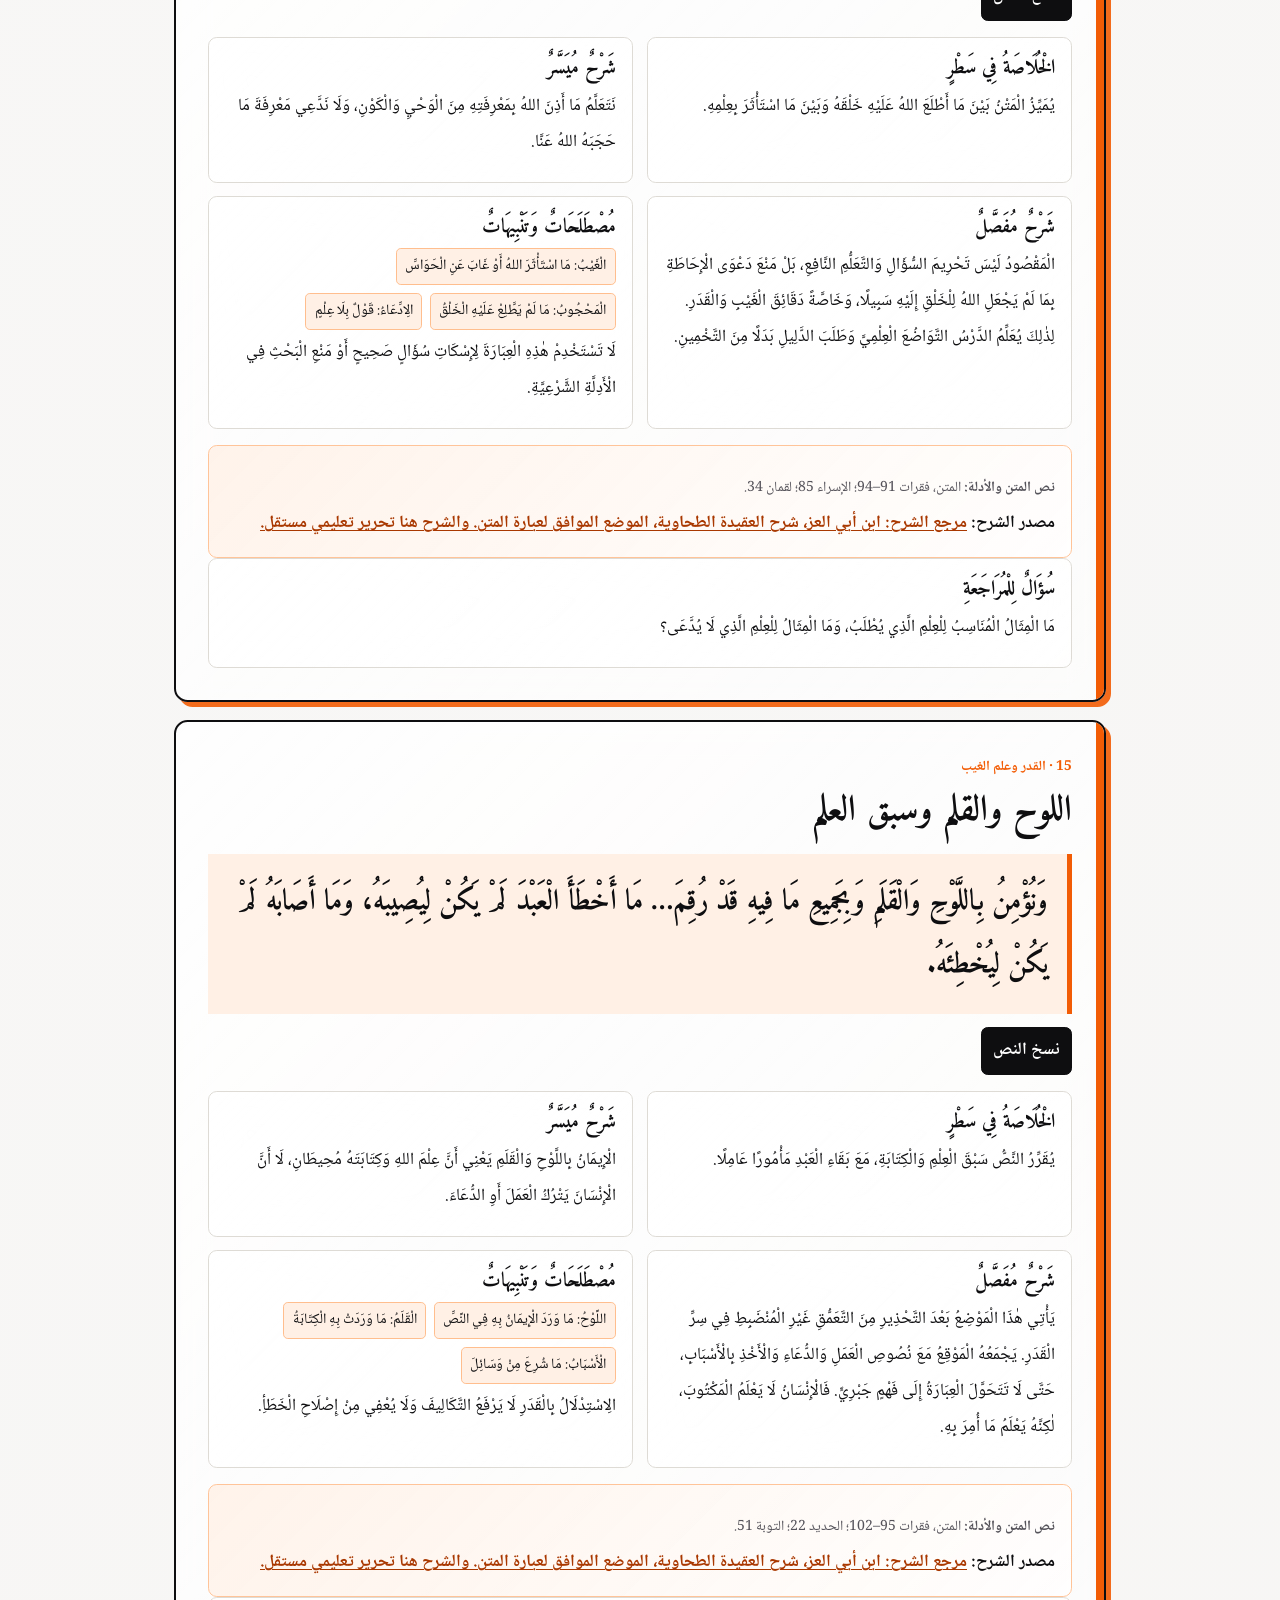
==== commit 97b54db9: "feat: add social sharing metadata and thumbnail" ====
--- a/ar/index.html
+++ b/ar/index.html
@@ -1,9 +1,23 @@
 <!doctype html>
 <html lang="ar" dir="rtl">
-  <head><meta charset="utf-8"><meta name="viewport" content="width=device-width, initial-scale=1"><meta name="description" content="قراءة تعليمية عربية للعقيدة الطحاوية: متن موثق، شرح ميسر ومفصل، مفردات وتمارين."><title>العقيدة الطحاوية | العربية</title><link rel="stylesheet" href="../assets/site.css"></head>
-  <body class="study-page">
-    <header class="site-header"><a class="site-brand" href="../">العقيدة الطحاوية</a><div class="header-actions"><button class="menu-toggle" type="button" data-menu-toggle aria-controls="study-menu" aria-expanded="false" aria-label="فتح فهرس الدروس"><span aria-hidden="true">☰</span><span class="menu-label">الفهرس</span></button><nav class="site-nav"><a href="#matn">المتن والشرح</a><a href="#quiz">اختبر فهمك</a><a class="locale-link" lang="fr" href="../fr/">FR</a></nav></div></header>
-    <div class="menu-backdrop" data-menu-backdrop aria-hidden="true"></div><aside class="toc study-drawer" id="study-menu" aria-label="فهرس الدروس" aria-hidden="true"><div class="drawer-heading"><h2>الْفِهْرِسُ</h2><button type="button" class="drawer-close" data-menu-close aria-label="إغلاق الفهرس">×</button></div><nav class="drawer-rubrics"><a href="../" data-drawer-link>الصفحة الرئيسية</a><a href="#intro" data-drawer-link>تقديم الدراسة</a><a href="#matn" data-drawer-link>المتن والشرح</a><a href="#quiz" data-drawer-link>الاختبار القصير</a><a href="#cards" data-drawer-link>بطاقات المراجعة</a><a href="#glossary" data-drawer-link>قاموس المصطلحات</a><a href="../fr/" lang="fr">Édition française</a></nav><div class="drawer-lessons"><h3>دروس المتن</h3><nav data-toc></nav></div></aside>
+  <head><meta charset="utf-8"><meta name="viewport" content="width=device-width, initial-scale=1"><meta name="description" content="قراءة تعليمية عربية للعقيدة الطحاوية: متن موثق، شرح ميسر ومفصل، مفردات وتمارين."><title>العقيدة الطحاوية | العربية</title><link rel="stylesheet" href="../assets/site.css">    <link rel="canonical" href="https://al-aqidah-at-tahawiyyah.vercel.app/ar/">
+    <meta property="og:type" content="website">
+    <meta property="og:site_name" content="Al-ʿAqîda at-Tahâwiyya | NovaSkill Tech">
+    <meta property="og:locale" content="ar_AR">
+    <meta property="og:title" content="العقيدة الطحاوية | العربية">
+    <meta property="og:description" content="قراءة تعليمية عربية للعقيدة الطحاوية: متن موثق، شرح ميسر ومفصل، مفردات وتمارين.">
+    <meta property="og:url" content="https://al-aqidah-at-tahawiyyah.vercel.app/ar/">
+    <meta property="og:image" content="https://al-aqidah-at-tahawiyyah.vercel.app/assets/og-aqidah.png">
+    <meta property="og:image:alt" content="العقيدة الطحاوية - مسار تعليمي">
+    <meta name="twitter:card" content="summary_large_image">
+    <meta name="twitter:title" content="العقيدة الطحاوية | العربية">
+    <meta name="twitter:description" content="قراءة تعليمية عربية للعقيدة الطحاوية: متن موثق، شرح ميسر ومفصل، مفردات وتمارين.">
+    <meta name="twitter:image" content="https://al-aqidah-at-tahawiyyah.vercel.app/assets/og-aqidah.png">
+    <meta name="twitter:image:alt" content="العقيدة الطحاوية - مسار تعليمي">
+  </head>
+  <body class="study-page" data-page="course">
+    <header class="site-header"><a class="site-brand" href="../">العقيدة الطحاوية</a><div class="header-actions"><button class="menu-toggle" type="button" data-menu-toggle aria-controls="study-menu" aria-expanded="false" aria-label="فتح فهرس الدروس"><span aria-hidden="true">☰</span><span class="menu-label">الفهرس</span></button><nav class="site-nav"><a href="index.html">المتن والشرح</a><a href="quiz.html">اختبر فهمك</a><a class="locale-link" lang="fr" href="../fr/">FR</a></nav></div></header>
+    <div class="menu-backdrop" data-menu-backdrop aria-hidden="true"></div><aside class="toc study-drawer" id="study-menu" aria-label="فهرس الدروس" aria-hidden="true"><div class="drawer-heading"><h2>الْفِهْرِسُ</h2><button type="button" class="drawer-close" data-menu-close aria-label="إغلاق الفهرس">×</button></div><div class="drawer-scroll"><nav class="drawer-rubrics"><a href="../" data-drawer-link>الصفحة الرئيسية</a><a href="presentation.html" data-drawer-link>تقديم الدراسة</a><a href="index.html" data-drawer-link>المتن والشرح</a><a href="quiz.html" data-drawer-link>الاختبار القصير</a><a href="cards.html" data-drawer-link>بطاقات المراجعة</a><a href="glossary.html" data-drawer-link>قاموس المصطلحات</a><a href="../fr/" lang="fr">Édition française</a></nav><div class="drawer-lessons"><h3>دروس المتن</h3><nav data-toc></nav></div></div></aside>
     <section class="study-hero" id="intro"><div class="study-hero-inner"><p class="eyebrow">النسخة العربية · قيد المراجعة العلمية والتحريرية</p><h1>اقرأ المتن، ثم افهمه</h1><p>هذه النسخة التجريبية تنظّم المتن في وحدات تعليمية. ستُستكمل قبل النشر العام بالتقابل النصي، وإحالات الشروح، والبطاقات والاختبارات الكاملة.</p></div></section>
     <main class="study-grid" id="matn"><section><div class="content-controls"><input class="search" data-search type="search" placeholder="ابحث في المتن أو المصطلحات"><span class="progress" data-progress></span></div><div data-lessons></div><section class="quiz" id="quiz"><h2>اخْتِبَارٌ قَصِيرٌ</h2><p>مَا الْقَاعِدَةُ الَّتِي تَتَكَرَّرُ عِنْدَ ذِكْرِ أُمُورِ الْغَيْبِ فِي هٰذَا الْمَتْنِ؟</p><div class="quiz-options"><button class="quiz-option" data-answer="false">تَصَوُّرُ الْكَيْفِيَّةِ بِالتَّفْصِيلِ</button><button class="quiz-option" data-answer="true" data-correct="صَحِيحٌ: يُثْبَتُ الْخَبَرُ الْوَارِدُ، مَعَ نَفْيِ الْإِحَاطَةِ وَالتَّكْيِيفِ." data-wrong="رَاجِعْ وَحْدَةَ الْإِيمَانِ بِالْغَيْبِ وَأَخْبَارِ الْآخِرَةِ.">إِثْبَاتُ مَا ثَبَتَ، مَعَ تَرْكِ التَّكْيِيفِ وَالْإِحَاطَةِ</button><button class="quiz-option" data-answer="false">رَدُّ الْخَبَرِ لِأَنَّهُ غَائِبٌ عَنِ الْحَوَاسِّ</button></div><p class="quiz-feedback" aria-live="polite"></p></section></section></main>
     <section class="study-tools" id="cards"><h2>بِطَاقَاتُ الْمُرَاجَعَةِ</h2><p class="tools-intro">بطاقات مختصرة من الوحدات الحالية؛ يمكن تنزيل كل بطاقة بصيغة PNG أو JPEG، ثم طباعتها. ستضاف البطاقات التفصيلية بعد المراجعة العلمية النهائية.</p><div class="cards-grid" data-cards></div><div id="glossary"><h2>قَامُوسُ الْمُصْطَلَحَاتِ</h2><div class="glossary-grid" data-glossary></div></div></section>
--- a/assets/site.css
+++ b/assets/site.css
@@ -60,3 +60,22 @@
 @media (max-width:410px) { .menu-label { display:none; }.site-brand { max-width:58vw; }.site-nav a.locale-link { min-width:2.65rem; justify-content:center; padding-inline:.45rem; }.eyebrow { font-size:.78rem; }.study-hero h1 { font-size:2.15rem; }.drawer-rubrics a { min-height:2.9rem; } }
 @media (prefers-reduced-motion:reduce) { .study-drawer,.menu-backdrop { transition:none!important; } }
 html[lang="fr"] .menu-toggle { font-family:var(--latin); }
+
+/* Barre de défilement toujours repérable lorsque la liste de leçons dépasse l'écran. */
+.study-drawer { overflow-y:scroll; scrollbar-gutter:stable; scrollbar-width:thin; scrollbar-color:var(--orange) #25252a; }
+.study-drawer::-webkit-scrollbar { width:12px; }
+.study-drawer::-webkit-scrollbar-track { background:#25252a; }
+.study-drawer::-webkit-scrollbar-thumb { background:var(--orange); border:3px solid #25252a; border-radius:999px; }
+.study-drawer::-webkit-scrollbar-thumb:hover { background:var(--orange-bright); }
+
+/* Région indépendante : le défilement ne peut plus être capturé par la page derrière le tiroir. */
+.study-drawer { display:flex; flex-direction:column; overflow:hidden; }
+.drawer-scroll { flex:1 1 auto; min-height:0; overflow-y:auto; overscroll-behavior-y:contain; touch-action:pan-y; -webkit-overflow-scrolling:touch; scrollbar-gutter:stable; scrollbar-width:thin; scrollbar-color:var(--orange) #25252a; }
+.drawer-scroll::-webkit-scrollbar { width:12px; }.drawer-scroll::-webkit-scrollbar-track { background:#25252a; }.drawer-scroll::-webkit-scrollbar-thumb { background:var(--orange); border:3px solid #25252a; border-radius:999px; }.drawer-scroll::-webkit-scrollbar-thumb:hover { background:var(--orange-bright); }
+
+/* Le tiroir doit se limiter au viewport, y compris lorsque le navigateur mobile recalcule sa barre d'URL. */
+.study-drawer { height:100vh!important; height:100dvh!important; max-height:100vh!important; max-height:100dvh!important; bottom:auto!important; }
+.drawer-scroll { height:calc(100vh - 4.1rem); height:calc(100dvh - 4.1rem); }
+
+.page-surface { max-width:980px; margin:0 auto; padding:clamp(1.15rem,3vw,2.2rem); background:rgba(255,255,255,.86); border:2px solid var(--ink); border-radius:.9rem; box-shadow:6px 6px 0 var(--orange); }.page-surface h1 { margin-top:0; font-size:clamp(2rem,5vw,3.7rem); }.page-surface h2 { margin-top:1.5rem; font-size:1.7rem; }.page-surface p,.page-surface li { max-width:75ch; }.page-surface ul { padding-inline-start:1.3rem; }.standalone-tools { max-width:980px; margin:0 auto; padding:0; }.standalone-tools > h2:first-child { margin-top:0; }
+.quiz-list { display:grid; gap:1rem; }.quiz-question { padding:1.15rem; color:var(--ink); background:rgba(255,255,255,.92); border:2px solid var(--ink); border-radius:.75rem; box-shadow:4px 4px 0 var(--orange); }.quiz-question h3 { margin:.2rem 0 .8rem; font-size:1.38rem; }.quiz-question .quiz-option { color:var(--ink); background:#fff; border-color:var(--line); }.quiz-question .quiz-option:hover { color:var(--ink); background:var(--orange-pale); border-color:var(--orange); }.quiz-question .quiz-option[data-state="correct"] { color:#fff; background:#33754e; border-color:#33754e; }.quiz-question .quiz-option[data-state="wrong"] { color:#fff; background:#9c332c; border-color:#9c332c; }.quiz-question .quiz-feedback { color:#a7440a; }
